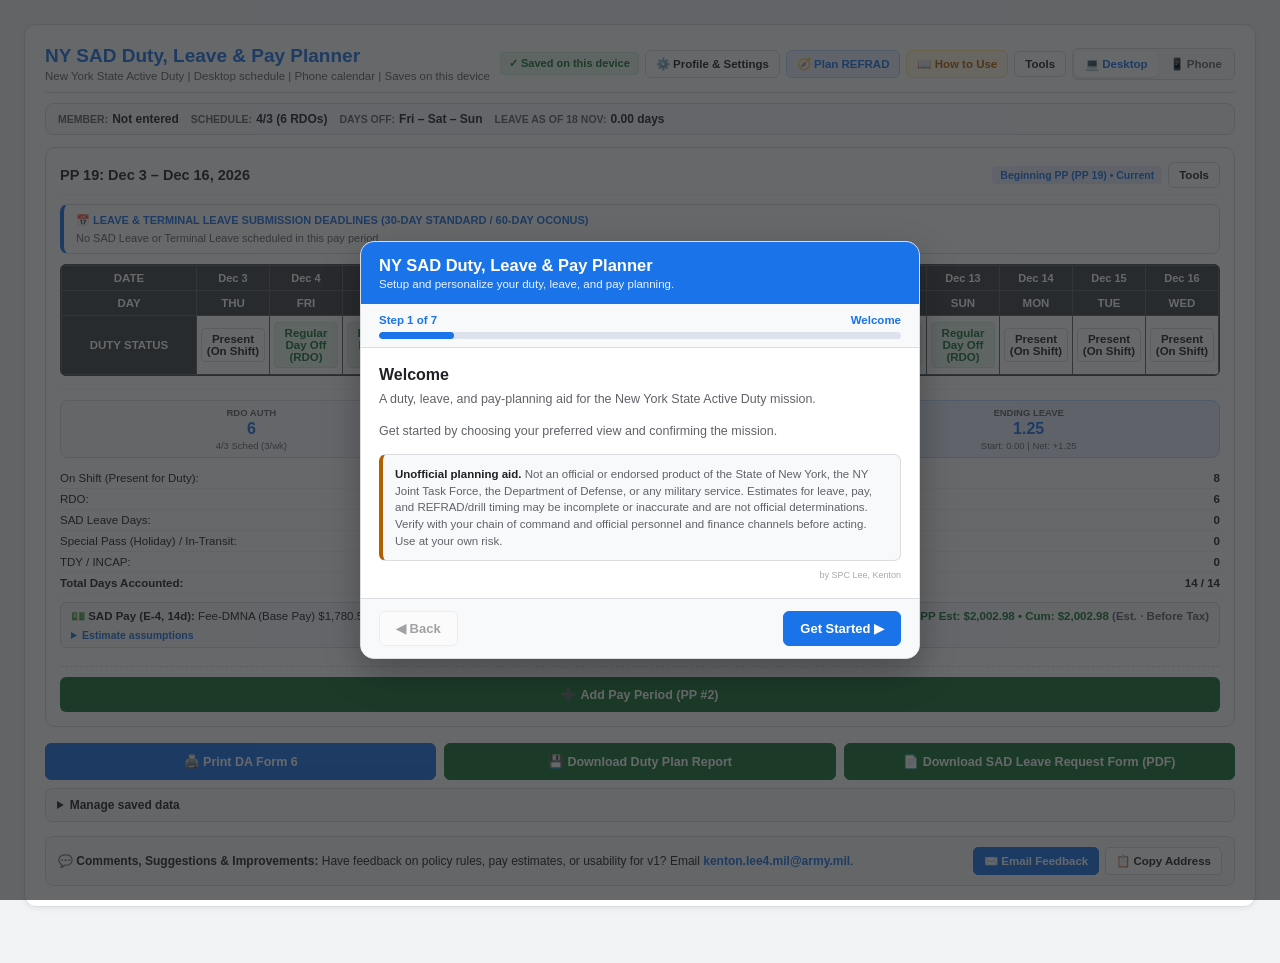
==== distribution/index.html @ 1befee6a "Show ZIP/MHA after BAH entitlement, tiny credit, shorter disclaimer, app icons Co-authored-by: copil" ====
<!DOCTYPE html>
<html lang="en">
<head>
  <meta charset="UTF-8">
  <meta name="viewport" content="width=device-width, initial-scale=1.0, maximum-scale=1.0, user-scalable=no">
  <link rel="manifest" href="./manifest.json">
  <meta name="theme-color" content="#1a73e8">
  <link rel="icon" type="image/png" href="./icons/icon-192.png">
  <link rel="apple-touch-icon" href="./icons/apple-touch-icon.png">
  <meta name="apple-mobile-web-app-capable" content="yes">
  <meta name="apple-mobile-web-app-title" content="NY SAD Planner">
  <title>NY SAD Duty, Leave &amp; Pay Planner</title>
  <style>
<!-- 01-theme-and-layout.css -->

/*
 * Maintainer map: edit the light/dark theme tokens in [EDIT-COLORS]; component and
 * responsive layout styles follow. Rebuild generated HTML with build.ps1.
 */

html, body {
  height: 100%;
  margin: 0;
  padding: 0;
}

/* ====================================================================================
   [EDIT-COLORS] THEME COLORS
   ==================================================================================== */
:root {
  color-scheme: light;
  --primary: #1a73e8;
  --primary-bg: #e8f0fe;
  --success: #137333;
  --success-bg: #e6f4ea;
  --danger: #c5221f;
  --danger-bg: #fce8e6;
  --warning: #b06000;
  --warning-bg: #fef7e0;
  --border: #dadce0;
  --bg-light: #f8f9fa;
  --surface: #ffffff;
  --page-bg: #f1f3f4;
  --text-main: #202124;
  --text-sub: #5f6368;
  --primary-strong: #174ea6;
  --warning-strong: #7a4300;
  --status-rdo-bg: #e6f4ea;
  --status-rdo-text: #137333;
  --status-rdo-border: #ceead6;
  --status-leave-bg: #e8f0fe;
  --status-leave-text: #1a73e8;
  --status-leave-border: #d2e3fc;
  --status-refrad-bg: #ede7f6;
  --status-refrad-text: #4527a0;
  --status-refrad-border: #b39ddb;
  --status-transit-bg: #e1f5fe;
  --status-transit-text: #0277bd;
  --status-transit-border: #b3e5fc;
  --status-drill-bg: #fffde7;
  --status-drill-text: #f57f17;
  --status-drill-border: #fff9c4;
  --status-incap-bg: #fce8e6;
  --status-incap-text: #c5221f;
  --status-incap-border: #f5c2c0;
  --status-terminal-bg: #f3e5f5;
  --status-terminal-text: #6a1b9a;
  --status-terminal-border: #ce93d8;
  --status-off-bg: #eceff1;
  --status-off-text: #78909c;
  --status-off-border: #cfd8dc;
}

:root[data-theme="dark"] {
  color-scheme: dark;
  --primary: #9bb9e5;
  --primary-bg: #303b4d;
  --success: #a0c4aa;
  --success-bg: #304036;
  --danger: #d99a96;
  --danger-bg: #443536;
  --warning: #d8c18c;
  --warning-bg: #413c31;
  --border: #44474d;
  --bg-light: #2b2e33;
  --surface: #25272b;
  --page-bg: #1f2023;
  --text-main: #d1d4da;
  --text-sub: #a5a9b1;
  --primary-strong: #b2c5e1;
  --warning-strong: #dfc991;
  --status-rdo-bg: #2f4035;
  --status-rdo-text: #a5c9ad;
  --status-rdo-border: #45584a;
  --status-leave-bg: #2d394b;
  --status-leave-text: #a9c4e8;
  --status-leave-border: #43536b;
  --status-refrad-bg: #3b3345;
  --status-refrad-text: #c2add8;
  --status-refrad-border: #574967;
  --status-transit-bg: #2b3b40;
  --status-transit-text: #9ac4ce;
  --status-transit-border: #40565b;
  --status-drill-bg: #403a2e;
  --status-drill-text: #d0bb89;
  --status-drill-border: #5a513f;
  --status-incap-bg: #443334;
  --status-incap-text: #d5a09d;
  --status-incap-border: #5e4445;
  --status-terminal-bg: #3b3240;
  --status-terminal-text: #c3a9d0;
  --status-terminal-border: #54475c;
  --status-off-bg: #303338;
  --status-off-text: #a6adb5;
  --status-off-border: #484c52;
}

@media (prefers-color-scheme: dark) {
  :root:not([data-theme]) {
    color-scheme: dark;
    --primary: #9bb9e5;
    --primary-bg: #303b4d;
    --success: #a0c4aa;
    --success-bg: #304036;
    --danger: #d99a96;
    --danger-bg: #443536;
    --warning: #d8c18c;
    --warning-bg: #413c31;
    --border: #44474d;
    --bg-light: #2b2e33;
    --surface: #25272b;
    --page-bg: #1f2023;
    --text-main: #d1d4da;
    --text-sub: #a5a9b1;
    --primary-strong: #b2c5e1;
    --warning-strong: #dfc991;
    --status-rdo-bg: #2f4035;
    --status-rdo-text: #a5c9ad;
    --status-rdo-border: #45584a;
    --status-leave-bg: #2d394b;
    --status-leave-text: #a9c4e8;
    --status-leave-border: #43536b;
    --status-refrad-bg: #3b3345;
    --status-refrad-text: #c2add8;
    --status-refrad-border: #574967;
    --status-transit-bg: #2b3b40;
    --status-transit-text: #9ac4ce;
    --status-transit-border: #40565b;
    --status-drill-bg: #403a2e;
    --status-drill-text: #d0bb89;
    --status-drill-border: #5a513f;
    --status-incap-bg: #443334;
    --status-incap-text: #d5a09d;
    --status-incap-border: #5e4445;
    --status-terminal-bg: #3b3240;
    --status-terminal-text: #c3a9d0;
    --status-terminal-border: #54475c;
    --status-off-bg: #303338;
    --status-off-text: #a6adb5;
    --status-off-border: #484c52;
  }
}

* {
  box-sizing: border-box;
  -webkit-tap-highlight-color: transparent;
}

body {
  font-family: 'Segoe UI', Roboto, Arial, sans-serif;
  padding: 16px;
  padding-bottom: 48px;
  background: var(--page-bg);
  color: var(--text-main);
  -webkit-print-color-adjust: exact !important;
  print-color-adjust: exact !important;
}

@media (max-width: 640px) {
  body { padding: 6px; padding-bottom: 36px; }
}

@page {
  size: landscape;
  margin: 4mm;
}

@media print {
  :root[data-theme="dark"] {
    color-scheme: light;
    --primary: #1a73e8;
    --primary-bg: #e8f0fe;
    --success: #137333;
    --success-bg: #e6f4ea;
    --danger: #c5221f;
    --danger-bg: #fce8e6;
    --warning: #b06000;
    --warning-bg: #fef7e0;
    --border: #dadce0;
    --bg-light: #f8f9fa;
    --surface: #ffffff;
    --page-bg: #f1f3f4;
    --text-main: #202124;
    --text-sub: #5f6368;
    --primary-strong: #174ea6;
    --warning-strong: #7a4300;
    --status-rdo-bg: #e6f4ea;
    --status-rdo-text: #137333;
    --status-rdo-border: #ceead6;
    --status-leave-bg: #e8f0fe;
    --status-leave-text: #1a73e8;
    --status-leave-border: #d2e3fc;
    --status-refrad-bg: #ede7f6;
    --status-refrad-text: #4527a0;
    --status-refrad-border: #b39ddb;
    --status-transit-bg: #e1f5fe;
    --status-transit-text: #0277bd;
    --status-transit-border: #b3e5fc;
    --status-drill-bg: #fffde7;
    --status-drill-text: #f57f17;
    --status-drill-border: #fff9c4;
    --status-incap-bg: #fce8e6;
    --status-incap-text: #c5221f;
    --status-incap-border: #f5c2c0;
    --status-terminal-bg: #f3e5f5;
    --status-terminal-text: #6a1b9a;
    --status-terminal-border: #ce93d8;
    --status-off-bg: #eceff1;
    --status-off-text: #78909c;
    --status-off-border: #cfd8dc;
  }

  html, body {
    zoom: 0.72;
    background: #ffffff !important;
    color: #202124 !important;
    padding: 0 !important;
    margin: 0 !important;
  }
  .calc-card {
    max-width: 100% !important;
    border: none !important;
    box-shadow: none !important;
    padding: 0 !important;
  }
  .da6-matrix-container { overflow: visible !important; }
  .da6-table { min-width: 0 !important; width: 100% !important; }
  .btn-row, .pp-action-row, .view-toggle-bar, .range-builder-card,
  .header-range-btn, .header-sop-btn, .header-settings-btn, .header-refrad-btn,
  .sop-modal-backdrop, .wizard-backdrop, .settings-backdrop, .sp-conflict-backdrop, .refrad-planner-backdrop,
  .error-jump-banner, .status-sheet-card, .instructions-banner,
  .pp-header-range-btn, .header-more-tools, .phone-tools, .pp-more-tools, .mobile-pp-navigator, .data-management-options,
  .mobile-cal-hint-bar, .feedback-footer-card {
    display: none !important;
  }
}

.calc-card {
  background: var(--surface);
  border: 1px solid var(--border);
  border-radius: 12px;
  padding: 20px;
  max-width: 1240px;
  margin: 0 auto;
  box-shadow: 0 2px 6px rgba(0,0,0,0.06);
  width: 100%;
  min-width: 0;
}

@media (max-width: 640px) {
  .calc-card { padding: 8px; border-radius: 8px; }
}

/* ====================================================================================
   HEADER & QUICK PROFILE STRIP
   ==================================================================================== */
.header-top {
  display: flex;
  justify-content: space-between;
  align-items: center;
  flex-wrap: wrap;
  gap: 10px;
  margin-bottom: 10px;
  padding-bottom: 10px;
  border-bottom: 1px solid var(--border);
}

.calc-title {
  font-size: 19px;
  font-weight: 700;
  margin: 0 0 3px 0;
  color: var(--primary);
}

@media (max-width: 640px) {
  .calc-title { font-size: 16px; }
}

.calc-sub {
  font-size: 11.5px;
  color: var(--text-sub);
  margin: 0;
}

.header-right-actions {
  display: flex;
  align-items: center;
  gap: 6px;
  flex-wrap: wrap;
}

.save-badge {
  font-size: 11px;
  font-weight: 700;
  color: var(--success);
  background: var(--success-bg);
  padding: 4px 8px;
  border-radius: 4px;
  border: 1px solid #ceead6;
}

.save-badge-error {
  color: var(--danger);
  background: var(--danger-bg);
  border-color: #f5c2c0;
}

.undo-schedule-btn {
  padding: 6px 9px;
  font-size: 11.5px;
  font-weight: 700;
  background: var(--primary-bg);
  color: var(--primary);
  border: 1px solid #b3d7ff;
  border-radius: 6px;
  cursor: pointer;
}

.header-more-tools,
.pp-more-tools {
  position: relative;
}

.phone-tools {
  display: none;
  position: relative;
}

.phone-tools > summary {
  list-style: none;
  padding: 6px 10px;
  font-size: 11.5px;
  font-weight: 700;
  color: var(--text-main);
  background: var(--surface);
  border: 1px solid var(--border);
  border-radius: 6px;
  cursor: pointer;
}

.phone-tools > summary::-webkit-details-marker { display: none; }
.phone-tools[open] > summary { border-color: var(--primary); color: var(--primary); }

.phone-tools-menu {
  position: fixed;
  z-index: 30;
  top: calc(env(safe-area-inset-top, 0px) + 56px);
  right: max(12px, env(safe-area-inset-right, 0px));
  display: grid;
  gap: 5px;
  width: min(280px, calc(100vw - 24px));
  max-height: min(70dvh, 520px);
  overflow-y: auto;
  padding: 8px;
  background: var(--surface);
  border: 1px solid var(--border);
  border-radius: 8px;
  box-shadow: 0 4px 16px rgba(0, 0, 0, 0.18);
}

.range-field[hidden] { display: none; }

.phone-tools-group-title {
  padding: 5px 4px 2px;
  color: var(--text-sub);
  font-size: 10px;
  font-weight: 800;
  letter-spacing: 0.04em;
  text-transform: uppercase;
}

.phone-tools-button {
  width: 100%;
  min-height: 38px;
  padding: 8px 10px;
  color: var(--text-main);
  background: var(--bg-light);
  border: 1px solid var(--border);
  border-radius: 6px;
  text-align: left;
  font-size: 12px;
  font-weight: 650;
  cursor: pointer;
}

.phone-tools-button:hover,
.phone-tools-button:focus-visible { border-color: var(--primary); color: var(--primary); }
.phone-tools-button[hidden] { display: none; }
.phone-tools-button[href],
.more-tools-button[href] { display: block; text-decoration: none; }

.header-more-tools > summary,
.pp-more-tools > summary {
  list-style: none;
  padding: 6px 10px;
  font-size: 11.5px;
  font-weight: 700;
  color: var(--text-main);
  background: var(--surface);
  border: 1px solid var(--border);
  border-radius: 6px;
  cursor: pointer;
}

.header-more-tools > summary::-webkit-details-marker,
.pp-more-tools > summary::-webkit-details-marker { display: none; }

.header-more-tools[open] > summary,
.pp-more-tools[open] > summary {
  border-color: var(--primary);
  color: var(--primary);
}

.more-tools-menu {
  position: absolute;
  z-index: 20;
  right: 0;
  top: calc(100% + 4px);
  min-width: 190px;
  display: grid;
  gap: 5px;
  padding: 7px;
  background: var(--surface);
  border: 1px solid var(--border);
  border-radius: 7px;
  box-shadow: 0 3px 12px rgba(0, 0, 0, 0.14);
}

.more-tools-button {
  width: 100%;
  padding: 7px 9px;
  color: var(--text-main);
  background: var(--bg-light);
  border: 1px solid var(--border);
  border-radius: 5px;
  text-align: left;
  font-size: 11.5px;
  font-weight: 600;
  cursor: pointer;
}

.more-tools-button:hover { border-color: var(--primary); color: var(--primary); }

.header-settings-btn {
  padding: 6px 10px;
  font-size: 11.5px;
  font-weight: 700;
  background: var(--surface);
  color: var(--text-main);
  border: 1px solid var(--border);
  border-radius: 6px;
  cursor: pointer;
}

.header-settings-btn:hover {
  background: var(--bg-light);
  border-color: var(--primary);
  color: var(--primary);
}

.header-refrad-btn {
  padding: 6px 10px;
  font-size: 11.5px;
  font-weight: 700;
  background: var(--primary-bg);
  color: var(--primary);
  border: 1px solid #b3d7ff;
  border-radius: 6px;
  cursor: pointer;
}

.header-refrad-btn:hover { background: #d2e3fc; }

.header-range-btn {
  padding: 6px 10px;
  font-size: 11.5px;
  font-weight: 700;
  background: var(--primary-bg);
  color: var(--primary);
  border: 1px solid #b3d7ff;
  border-radius: 6px;
  cursor: pointer;
}

.header-range-btn:hover { background: #d2e3fc; }

.header-sop-btn {
  padding: 6px 10px;
  font-size: 11.5px;
  font-weight: 700;
  background: var(--warning-bg);
  color: var(--warning);
  border: 1px solid #fde293;
  border-radius: 6px;
  cursor: pointer;
}

.header-sop-btn:hover { background: #feefc3; }

.view-toggle-bar {
  display: flex;
  background: var(--bg-light);
  border: 1px solid var(--border);
  border-radius: 6px;
  padding: 2px;
  gap: 2px;
}

.view-toggle-btn {
  padding: 6px 10px;
  font-size: 11.5px;
  font-weight: 600;
  border: none;
  border-radius: 4px;
  background: transparent;
  color: var(--text-sub);
  cursor: pointer;
}

.view-toggle-btn.active {
  background: var(--surface);
  color: var(--primary);
  box-shadow: 0 1px 2px rgba(0,0,0,0.1);
}

.quick-profile-strip {
  display: flex;
  justify-content: space-between;
  align-items: center;
  flex-wrap: wrap;
  gap: 8px;
  background: var(--bg-light);
  border: 1px solid var(--border);
  border-radius: 8px;
  padding: 8px 12px;
  margin-bottom: 12px;
  font-size: 12px;
}

.mobile-pp-navigator {
  display: none;
  padding: 7px;
  margin: 0 0 10px;
  background: var(--bg-light);
  border: 1px solid var(--border);
  border-radius: 8px;
}

.mobile-pp-nav-controls {
  display: flex;
  align-items: center;
  gap: 6px;
}

.mobile-pp-position {
  display: block;
  padding: 4px 2px 0;
  color: var(--text-sub);
  font-size: 10px;
  font-weight: 600;
}

.mobile-pp-position:empty { display: none; }

.mobile-pp-navigator[hidden] { display: none !important; }

.mobile-pp-select {
  flex: 1;
  min-width: 0;
  min-height: 38px;
  padding: 6px 8px;
  color: var(--text-main);
  background: var(--surface);
  border: 1px solid var(--border);
  border-radius: 6px;
  font-size: 12px;
  font-weight: 700;
}

.mobile-pp-arrow,
.mobile-current-pp-button {
  min-width: 38px;
  min-height: 38px;
  padding: 5px 9px;
  color: var(--primary);
  background: var(--surface);
  border: 1px solid var(--border);
  border-radius: 6px;
  font-size: 15px;
  font-weight: 700;
  cursor: pointer;
}

.mobile-current-pp-button {
  white-space: nowrap;
  font-size: 11px;
}

.mobile-pp-arrow:disabled {
  color: var(--text-sub);
  cursor: not-allowed;
  opacity: 0.55;
}

.sr-only {
  position: absolute;
  width: 1px;
  height: 1px;
  padding: 0;
  margin: -1px;
  overflow: hidden;
  clip: rect(0, 0, 0, 0);
  white-space: nowrap;
  border: 0;
}

.phone-view-active .header-refrad-btn,
.phone-view-active .header-more-tools,
.phone-view-active .pp-more-tools,
.phone-view-active .btn-add-pp { display: none; }

.phone-view-active .phone-tools { display: block; }
.phone-view-active .mobile-pp-navigator:not([hidden]) { display: flex; }

.quick-profile-chips {
  display: flex;
  flex-wrap: wrap;
  gap: 6px 12px;
  align-items: center;
  color: var(--text-main);
}

.qp-chip {
  display: inline-flex;
  align-items: center;
  gap: 4px;
}

.qp-label {
  font-size: 10.5px;
  font-weight: 700;
  text-transform: uppercase;
  color: var(--text-sub);
}

.qp-edit-link {
  background: var(--surface);
  color: var(--primary);
  border: 1px solid #b3d7ff;
  border-radius: 5px;
  padding: 4px 9px;
  font-size: 11.5px;
  font-weight: 700;
  cursor: pointer;
  white-space: nowrap;
}

.qp-edit-link:hover { background: var(--primary-bg); }

/* ====================================================================================
   STICKY ONE-TAP ERROR JUMP BANNER
   ==================================================================================== */
.error-jump-banner {
  display: none;
  position: sticky;
  top: 8px;
  z-index: 850;
  background: var(--danger);
  color: #ffffff;
  border-radius: 8px;
  padding: 9px 12px;
  margin-bottom: 12px;
  box-shadow: 0 4px 14px rgba(197, 34, 31, 0.35);
  align-items: center;
  justify-content: space-between;
  gap: 10px;
  flex-wrap: wrap;
  cursor: pointer;
}

.error-jump-banner.visible {
  display: flex;
}

.error-jump-text {
  font-size: 12.5px;
  font-weight: 700;
  line-height: 1.3;
}

.error-jump-btn {
  background: var(--surface);
  color: var(--danger);
  border: none;
  border-radius: 5px;
  padding: 6px 11px;
  font-size: 11.5px;
  font-weight: 800;
  cursor: pointer;
  white-space: nowrap;
}

@keyframes errorFlashPulse {
  0%   { box-shadow: 0 0 0 0 rgba(197, 34, 31, 0.7); }
  50%  { box-shadow: 0 0 0 8px rgba(197, 34, 31, 0); }
  100% { box-shadow: 0 0 0 0 rgba(197, 34, 31, 0); }
}

.error-flash {
  animation: errorFlashPulse 0.9s ease 2;
}

/* ====================================================================================
   MODALS: 5-STEP WIZARD, EDIT SETTINGS, SOP, & SPECIAL PASS CONFLICT
   ==================================================================================== */
.wizard-backdrop, .settings-backdrop, .sop-modal-backdrop, .sp-conflict-backdrop {
  display: none;
  position: fixed;
  inset: 0;
  background: rgba(32, 33, 36, 0.68);
  z-index: 9999;
  padding: 14px;
  align-items: center;
  justify-content: center;
}

.wizard-backdrop.open, .settings-backdrop.open, .sop-modal-backdrop.open, .sp-conflict-backdrop.open {
  display: flex;
}

.wizard-dialog {
  background: var(--surface);
  border: 1px solid var(--border);
  border-radius: 14px;
  max-width: 560px;
  width: 100%;
  max-height: 92vh;
  display: flex;
  flex-direction: column;
  box-shadow: 0 14px 36px rgba(0, 0, 0, 0.28);
  overflow: hidden;
}

.wizard-header {
  padding: 14px 18px;
  background: var(--primary);
  color: #ffffff;
  flex-shrink: 0;
}

.wizard-header h2 { margin: 0; font-size: 16.5px; font-weight: 700; }
.wizard-header p  { margin: 3px 0 0; font-size: 11.5px; opacity: 0.92; }

.wizard-progress-wrap {
  padding: 10px 18px 8px;
  background: var(--bg-light);
  border-bottom: 1px solid var(--border);
  flex-shrink: 0;
}

.wizard-progress-top {
  display: flex;
  justify-content: space-between;
  align-items: center;
  font-size: 11.5px;
  font-weight: 700;
  color: var(--primary);
  margin-bottom: 6px;
}

.wizard-progress-track {
  width: 100%;
  height: 7px;
  background: #dce3ec;
  border-radius: 999px;
  overflow: hidden;
}

.wizard-progress-fill {
  height: 100%;
  width: 20%;
  background: var(--primary);
  border-radius: 999px;
  transition: width 0.25s ease;
}

.wizard-body {
  padding: 18px;
  overflow-y: auto;
  flex: 1;
  -webkit-overflow-scrolling: touch;
}

.wizard-step { display: none; }
.wizard-step.active { display: block; }

.wizard-step-title {
  font-size: 16px;
  font-weight: 700;
  color: var(--text-main);
  margin: 0 0 6px 0;
}

.wizard-step-desc {
  font-size: 12.5px;
  color: var(--text-sub);
  margin: 0 0 14px 0;
  line-height: 1.45;
}

.welcome-disclaimer {
  padding: 11px 12px;
  border: 1px solid var(--border);
  border-left: 4px solid var(--warning);
  border-radius: 7px;
  background: var(--bg-light);
  color: var(--text-sub);
  font-size: 11.5px;
  line-height: 1.45;
}

.welcome-credit {
  margin: 10px 0 0;
  text-align: right;
  font-size: 9px;
  line-height: 1;
  color: var(--text-sub);
  opacity: 0.55;
}

.welcome-disclaimer p { margin: 0 0 8px; }
.welcome-disclaimer p:last-child { margin-bottom: 0; }
.welcome-disclaimer strong { color: var(--text-main); }

.wizard-view-grid {
  display: grid;
  grid-template-columns: repeat(2, 1fr);
  gap: 10px;
}

.wizard-view-card {
  border: 2px solid var(--border);
  border-radius: 10px;
  padding: 16px 12px;
  text-align: center;
  cursor: pointer;
  background: var(--surface);
  transition: border-color 0.15s, background 0.15s, box-shadow 0.15s;
}

.wizard-view-card:hover {
  border-color: #93bbfd;
  background: #f8fbff;
}

.wizard-view-card.selected {
  border-color: var(--primary);
  background: var(--primary-bg);
  box-shadow: 0 0 0 2px rgba(26, 115, 232, 0.22);
}

.wizard-view-icon { font-size: 28px; margin-bottom: 6px; }
.wizard-view-name { font-size: 14px; font-weight: 700; color: var(--text-main); }
.wizard-view-sub  { font-size: 11px; color: var(--text-sub); margin-top: 4px; line-height: 1.3; }

.wizard-form-stack {
  display: flex;
  flex-direction: column;
  gap: 11px;
}

.wizard-field-grid-2 {
  display: grid;
  grid-template-columns: repeat(2, 1fr);
  gap: 10px;
}

@media (max-width: 520px) {
  .wizard-field-grid-2 { grid-template-columns: 1fr; }
}

.wizard-offer-box {
  background: var(--bg-light);
  border: 1px solid var(--border);
  border-radius: 10px;
  padding: 14px;
  display: flex;
  flex-direction: column;
  gap: 10px;
}

.wizard-offer-btn {
  width: 100%;
  padding: 12px 14px;
  border-radius: 8px;
  font-size: 13.5px;
  font-weight: 700;
  cursor: pointer;
  border: 1px solid transparent;
  text-align: center;
}

.wizard-offer-btn.sop-cta {
  background: var(--warning-bg);
  color: var(--warning);
  border-color: #fde293;
}

.wizard-offer-btn.skip-cta {
  background: var(--success);
  color: #ffffff;
}

.wizard-footer {
  display: flex;
  justify-content: space-between;
  align-items: center;
  padding: 12px 18px;
  background: var(--bg-light);
  border-top: 1px solid var(--border);
  gap: 8px;
  flex-shrink: 0;
}

.wiz-btn {
  padding: 9px 16px;
  border-radius: 6px;
  font-size: 13px;
  font-weight: 700;
  cursor: pointer;
  border: 1px solid var(--border);
  background: var(--surface);
  color: var(--text-main);
}

.wiz-btn-primary {
  background: var(--primary);
  color: #ffffff;
  border-color: var(--primary);
}

.wiz-btn:disabled {
  opacity: 0.4;
  cursor: default;
}

/* Profile and planner settings modal & export guard */
.settings-dialog {
  background: var(--surface);
  border: 1px solid var(--border);
  border-radius: 12px;
  max-width: 680px;
  width: 100%;
  max-height: 92vh;
  display: flex;
  flex-direction: column;
  box-shadow: 0 12px 32px rgba(0, 0, 0, 0.25);
  overflow: hidden;
}

.settings-header {
  display: flex;
  justify-content: space-between;
  align-items: center;
  padding: 12px 16px;
  background: var(--primary);
  color: #ffffff;
  flex-shrink: 0;
}

.settings-header h3 { margin: 0; font-size: 15.5px; font-weight: 700; }
.settings-header p  { margin: 2px 0 0; font-size: 11px; opacity: 0.9; }

.settings-body {
  padding: 16px;
  overflow-y: auto;
  flex: 1;
  -webkit-overflow-scrolling: touch;
}

.settings-guard-alert {
  display: none;
  background: var(--danger-bg);
  color: var(--danger);
  border: 1px solid #f5c2c0;
  border-left: 4px solid var(--danger);
  border-radius: 7px;
  padding: 10px 12px;
  margin-bottom: 14px;
  font-size: 12.5px;
  font-weight: 600;
  line-height: 1.4;
}

.settings-guard-alert.visible { display: block; }

.settings-section-title {
  font-size: 11px;
  font-weight: 800;
  text-transform: uppercase;
  letter-spacing: 0.4px;
  color: var(--primary);
  margin: 0 0 8px 0;
}

.settings-advanced-details,
.data-management-options {
  margin: 8px 0 14px;
  padding: 9px 11px;
  border: 1px solid var(--border);
  border-radius: 7px;
  background: var(--bg-light);
}

.settings-advanced-details > summary,
.data-management-options > summary {
  cursor: pointer;
  font-size: 12px;
  font-weight: 700;
}

.details-helper,
.field-helper {
  display: block;
  margin: 4px 0 6px;
  color: var(--text-sub);
  font-size: 10.5px;
  line-height: 1.35;
}

.data-management-actions {
  display: flex;
  gap: 8px;
  flex-wrap: wrap;
}

.settings-grid-2 {
  display: grid;
  grid-template-columns: repeat(2, 1fr);
  gap: 10px;
  margin-bottom: 14px;
}

@media (max-width: 560px) {
  .settings-grid-2 { grid-template-columns: 1fr; }
}

.field-group {
  display: flex;
  flex-direction: column;
  gap: 4px;
  min-width: 0;
}

.field-group[hidden] { display: none !important; }

.field-group label {
  font-size: 10.5px;
  font-weight: 700;
  text-transform: uppercase;
  color: var(--text-sub);
}

.top-select, .top-input, .sm-input, .btn-action {
  padding: 8px 10px;
  font-size: 13px;
  font-weight: 600;
  border: 1px solid var(--border);
  border-radius: 6px;
  background: var(--surface);
  color: var(--text-main);
  width: 100%;
  min-width: 0;
}

.top-input { color: var(--primary); }
.top-select, .btn-action { cursor: pointer; }
.btn-action { width: auto; white-space: nowrap; }
.btn-action:hover { background: var(--bg-light); }

.field-missing {
  border: 2px solid var(--danger) !important;
  background: var(--danger-bg) !important;
  box-shadow: 0 0 0 2px rgba(197, 34, 31, 0.18);
}

.field-missing-hint {
  display: none;
  font-size: 10.5px;
  font-weight: 700;
  color: var(--danger);
}

.field-group.has-missing .field-missing-hint {
  display: block;
}

.settings-divider {
  border: none;
  border-top: 1px solid var(--border);
  margin: 14px 0;
}

.settings-footer {
  display: flex;
  justify-content: space-between;
  align-items: center;
  flex-wrap: wrap;
  gap: 8px;
  padding: 12px 16px;
  background: var(--bg-light);
  border-top: 1px solid var(--border);
  flex-shrink: 0;
}

.btn-rerun-wizard {
  background: var(--surface);
  color: var(--primary);
  border: 1px solid #b3d7ff;
  padding: 8px 12px;
  border-radius: 6px;
  font-size: 12px;
  font-weight: 700;
  cursor: pointer;
}

.btn-rerun-wizard:hover { background: var(--primary-bg); }

.settings-save-btn {
  background: var(--primary);
  color: #ffffff;
  border: none;
  padding: 9px 16px;
  border-radius: 6px;
  font-size: 12.5px;
  font-weight: 700;
  cursor: pointer;
}

.settings-save-btn.guard-proceed {
  background: var(--success);
}

/* Special Pass Conflict & Past-Date Confirmation Modal */
.sp-conflict-dialog {
  background: var(--surface);
  border: 1px solid var(--border);
  border-radius: 12px;
  max-width: 500px;
  width: 100%;
  max-height: 90vh;
  display: flex;
  flex-direction: column;
  box-shadow: 0 14px 34px rgba(0, 0, 0, 0.28);
  overflow: hidden;
}

.sp-conflict-header {
  display: flex;
  justify-content: space-between;
  align-items: center;
  padding: 12px 16px;
  background: var(--warning);
  color: #ffffff;
}

.sp-conflict-header.danger-mode { background: var(--danger); }
.sp-conflict-header h3 { margin: 0; font-size: 15px; font-weight: 700; }

.sp-conflict-body {
  padding: 16px;
  font-size: 13px;
  line-height: 1.5;
  color: var(--text-main);
  overflow-y: auto;
}

.sp-conflict-callout {
  background: var(--warning-bg);
  border: 1px solid #fde293;
  border-left: 4px solid var(--warning);
  border-radius: 7px;
  padding: 10px 12px;
  margin-bottom: 12px;
  font-size: 12.5px;
  color: var(--warning-strong);
}

.sp-conflict-callout.danger-callout {
  background: var(--danger-bg);
  border-color: #f5c2c0;
  border-left-color: var(--danger);
  color: var(--danger);
}

.sp-conflict-note {
  font-size: 11.5px;
  color: var(--text-sub);
  margin: 0 0 12px 0;
}

.sp-conflict-actions {
  display: flex;
  flex-direction: column;
  gap: 8px;
}

.sp-conflict-btn {
  width: 100%;
  padding: 10px 12px;
  border-radius: 7px;
  font-size: 12.5px;
  font-weight: 700;
  cursor: pointer;
  border: 1px solid var(--border);
  background: var(--surface);
  color: var(--text-main);
  text-align: center;
}

.sp-conflict-btn.primary { background: var(--primary); color: #ffffff; border-color: var(--primary); }
.sp-conflict-btn.warn    { background: var(--warning); color: #ffffff; border-color: var(--warning); }
.sp-conflict-btn.danger  { background: var(--danger);  color: #ffffff; border-color: var(--danger); }
.sp-conflict-btn.subtle  { background: var(--bg-light); color: var(--text-sub); }

/* ====================================================================================
   [EDIT-SOP-MODAL] STYLES FOR BUILT-IN HOW-TO / SOP MODAL (DESKTOP + PHONE)
   ==================================================================================== */
.sop-modal-dialog {
  background: var(--surface);
  border: 1px solid var(--border);
  border-radius: 12px;
  max-width: 820px;
  width: 100%;
  max-height: 90vh;
  display: flex;
  flex-direction: column;
  box-shadow: 0 12px 32px rgba(0, 0, 0, 0.25);
  overflow: hidden;
}

.sop-modal-header {
  display: flex;
  justify-content: space-between;
  align-items: center;
  padding: 12px 16px;
  background: var(--primary);
  color: #ffffff;
  flex-shrink: 0;
}

.sop-modal-header h3 { margin: 0; font-size: 15.5px; font-weight: 700; }
.sop-modal-header p  { margin: 2px 0 0; font-size: 11px; opacity: 0.9; }

.sop-close-x {
  background: rgba(255, 255, 255, 0.18);
  border: 1px solid rgba(255, 255, 255, 0.35);
  color: #ffffff;
  border-radius: 6px;
  padding: 6px 10px;
  font-size: 12px;
  font-weight: 700;
  cursor: pointer;
  flex-shrink: 0;
}

.sop-close-x:hover { background: rgba(255, 255, 255, 0.3); }

.sop-tabs-bar {
  display: grid;
  grid-template-columns: repeat(4, 1fr);
  gap: 4px;
  padding: 6px 10px;
  background: var(--bg-light);
  border-bottom: 1px solid var(--border);
  flex-shrink: 0;
}

.sop-tab-btn {
  padding: 7px 6px;
  font-size: 11.5px;
  font-weight: 700;
  border: 1px solid transparent;
  border-radius: 6px;
  background: transparent;
  color: var(--text-sub);
  cursor: pointer;
  text-align: center;
}

.sop-tab-btn.active {
  background: var(--surface);
  color: var(--primary);
  border-color: var(--border);
  box-shadow: 0 1px 2px rgba(0,0,0,0.06);
}

.sop-modal-body {
  padding: 14px 16px;
  font-size: 13px;
  line-height: 1.45;
  color: var(--text-main);
  overflow-y: auto;
  flex: 1;
  -webkit-overflow-scrolling: touch;
}

.sop-panel { display: none; }
.sop-panel.active { display: block; }

.sop-step-card { background: var(--bg-light); border: 1px solid var(--border); border-left: 4px solid var(--primary); border-radius: 8px; padding: 10px 12px; margin-bottom: 10px; }
.sop-step-card.warn-card { border-left-color: var(--warning); background: var(--warning-bg); }
.sop-step-card.success-card { border-left-color: var(--success); background: var(--success-bg); }
.sop-step-title { font-weight: 700; font-size: 13px; margin-bottom: 4px; }
.sop-list { margin: 4px 0 0 16px; padding: 0; }
.sop-list li { margin-bottom: 4px; }

.sop-modal-footer {
  display: flex;
  justify-content: space-between;
  align-items: center;
  padding: 10px 14px;
  background: var(--bg-light);
  border-top: 1px solid var(--border);
  font-size: 11px;
  color: var(--text-sub);
  flex-shrink: 0;
}

@media (max-width: 640px) {
  .sop-modal-backdrop, .wizard-backdrop, .settings-backdrop, .sp-conflict-backdrop, .refrad-planner-backdrop { padding: 0; }
  .sop-modal-dialog, .wizard-dialog, .settings-dialog, .sp-conflict-dialog, .refrad-planner-dialog {
    max-width: 100%; height: 100%; max-height: 100dvh; border-radius: 0; border: none;
  }
  .sop-modal-header { padding: 10px 12px; }
  .sop-modal-header h3 { font-size: 14px; }
  .sop-modal-header p { display: none; }
  .sop-tabs-bar { grid-template-columns: repeat(2, 1fr); padding: 6px 8px; }
  .sop-tab-btn { font-size: 11px; padding: 6px 4px; }
  .sop-modal-body { padding: 10px; }
  .refrad-planner-header { padding: 12px; }
  .refrad-planner-body { padding: 12px; }
  .refrad-planner-footer { padding: 0 12px 12px; }
}

/* ====================================================================================
   PLAN RANGE BUILDER CARD (WITH 120-MILE IN-TRANSIT QUALIFICATION QUESTION)
   ==================================================================================== */
.range-builder-card {
  display: none;
  background: var(--surface);
  border: 2px solid var(--primary);
  border-radius: 10px;
  padding: 12px;
  margin-bottom: 12px;
  box-shadow: 0 4px 14px rgba(0, 0, 0, 0.12);
}

.range-builder-card.open { display: block; }

.range-builder-hdr {
  display: flex;
  justify-content: space-between;
  align-items: center;
  margin-bottom: 10px;
  padding-bottom: 6px;
  border-bottom: 1px solid var(--border);
}

.range-builder-title { font-size: 13.5px; font-weight: 700; color: var(--primary); }

.range-builder-grid {
  display: grid;
  grid-template-columns: repeat(2, minmax(0, 1fr));
  gap: 8px;
  margin-bottom: 8px;
}

.range-field { display: flex; flex-direction: column; gap: 3px; min-width: 0; }
.range-field-full { grid-column: 1 / -1; }
.range-field label { font-size: 10px; font-weight: 700; text-transform: uppercase; color: var(--text-sub); }

.range-input {
  padding: 8px 10px;
  font-size: 13px;
  font-weight: 600;
  border: 1px solid var(--border);
  border-radius: 6px;
  background: var(--surface);
  color: var(--text-main);
  width: 100%;
  min-width: 0;
}

.tdy-qual-box {
  display: none;
  grid-column: 1 / -1;
  background: var(--warning-bg);
  border: 1px solid #fde293;
  border-left: 4px solid var(--warning);
  border-radius: 7px;
  padding: 9px 11px;
}

.tdy-qual-box.visible { display: block; }

.tdy-qual-question {
  font-size: 12px;
  font-weight: 700;
  color: var(--warning-strong);
  margin-bottom: 7px;
  line-height: 1.35;
}

.tdy-qual-options {
  display: grid;
  grid-template-columns: repeat(2, minmax(0, 1fr));
  gap: 6px;
}

@media (max-width: 540px) {
  .tdy-qual-options { grid-template-columns: 1fr; }
}

.tdy-qual-radio-card {
  display: flex;
  align-items: flex-start;
  gap: 7px;
  background: var(--surface);
  border: 2px solid var(--border);
  border-radius: 6px;
  padding: 8px 9px;
  cursor: pointer;
  font-size: 11.5px;
  line-height: 1.3;
}

.tdy-qual-radio-card.selected {
  border-color: var(--primary);
  background: var(--primary-bg);
}

.tdy-qual-radio-card input[type="radio"] {
  margin-top: 2px;
  accent-color: var(--primary);
  flex-shrink: 0;
}

.range-helper-note {
  font-size: 11px;
  color: var(--primary-strong);
  background: var(--primary-bg);
  border: 1px solid #b3d7ff;
  border-radius: 6px;
  padding: 7px 9px;
  margin-bottom: 9px;
  line-height: 1.35;
}

.range-btn-row { display: flex; gap: 8px; }

.range-apply-btn {
  flex: 1;
  padding: 9px 12px;
  font-size: 12.5px;
  font-weight: 700;
  background: var(--success);
  color: #ffffff;
  border: none;
  border-radius: 6px;
  cursor: pointer;
}

.range-cancel-btn {
  padding: 9px 12px;
  font-size: 12px;
  font-weight: 600;
  background: var(--bg-light);
  color: var(--text-main);
  border: 1px solid var(--border);
  border-radius: 6px;
  cursor: pointer;
}

.refrad-planner-backdrop {
  display: none;
  position: fixed;
  inset: 0;
  z-index: 10000;
  padding: 14px;
  align-items: center;
  justify-content: center;
  background: rgba(32, 33, 36, 0.68);
}

.refrad-planner-backdrop.open { display: flex; }

.refrad-planner-dialog {
  width: min(520px, 100%);
  max-height: 92vh;
  overflow: auto;
  background: var(--surface);
  border: 1px solid var(--border);
  border-radius: 12px;
  box-shadow: 0 14px 36px rgba(0, 0, 0, 0.28);
}

.refrad-planner-header {
  display: flex;
  align-items: flex-start;
  justify-content: space-between;
  gap: 12px;
  padding: 14px 16px;
  background: var(--primary);
  color: #ffffff;
}

.refrad-planner-header h2 { margin: 0; font-size: 16px; }
.refrad-planner-header p { margin: 4px 0 0; font-size: 11.5px; opacity: 0.92; }
.refrad-planner-header .sop-close-x { color: #ffffff; border-color: rgba(255,255,255,.55); background: transparent; }
.refrad-planner-body { display: grid; gap: 10px; padding: 16px; }
.refrad-mode-helper { margin: 0; color: var(--text-sub); font-size: 12px; line-height: 1.45; }
.refrad-plan-notice { padding: 10px; border: 1px solid var(--border); border-radius: 7px; background: var(--bg-light); font-size: 11.5px; line-height: 1.45; }
.refrad-planner-footer { display: flex; gap: 8px; justify-content: flex-end; padding: 0 16px 16px; }
.refrad-planner-footer .btn { flex: 0 1 190px; }

/* ====================================================================================
   PAY PERIOD SECTION, DEADLINES, UNIFIED INLINE PICKER, DA-6 MATRIX & PHONE CALENDAR
   ==================================================================================== */
.pp-section {
  border: 1px solid var(--border);
  border-radius: 10px;
  padding: 14px;
  margin-bottom: 16px;
  background: var(--surface);
  min-width: 0;
  scroll-margin-top: 68px;
}

@media (max-width: 640px) {
  .pp-section { padding: 8px; margin-bottom: 12px; }
}

.pp-section-header {
  display: flex;
  justify-content: space-between;
  align-items: center;
  flex-wrap: wrap;
  gap: 6px;
  margin-bottom: 8px;
  padding-bottom: 6px;
  border-bottom: 2px solid var(--bg-light);
}

.pp-section-title { font-size: 14.5px; font-weight: 700; }
@media (max-width: 640px) { .pp-section-title { font-size: 13px; } }

.pp-header-right {
  display: flex;
  align-items: center;
  gap: 6px;
  flex-wrap: wrap;
}

.pp-section-badge {
  font-size: 10.5px;
  font-weight: 700;
  padding: 3px 8px;
  border-radius: 4px;
  background: var(--primary-bg);
  color: var(--primary);
}

.pp-header-range-btn, .desktop-range-mini-btn {
  padding: 4px 9px;
  font-size: 11px;
  font-weight: 700;
  background: var(--primary);
  color: #ffffff;
  border: none;
  border-radius: 4px;
  cursor: pointer;
}

.pp-header-range-btn:hover, .desktop-range-mini-btn:hover { background: #1557b0; }

.deadline-panel {
  background: var(--surface);
  border: 1px solid var(--border);
  border-left: 4px solid var(--primary);
  border-radius: 8px;
  padding: 9px 12px;
  margin-bottom: 10px;
}

.deadline-title {
  font-size: 11px;
  font-weight: 700;
  text-transform: uppercase;
  color: var(--primary);
  margin-bottom: 5px;
}

.deadline-list { display: flex; flex-direction: column; gap: 5px; }

.deadline-item {
  display: flex;
  justify-content: space-between;
  align-items: center;
  flex-wrap: wrap;
  gap: 8px;
  background: var(--bg-light);
  padding: 6px 10px;
  border-radius: 6px;
  border: 1px solid var(--border);
  font-size: 11.5px;
}

.oconus-toggle {
  display: flex;
  align-items: center;
  gap: 5px;
  font-size: 11px;
  font-weight: 700;
  color: var(--text-sub);
  cursor: pointer;
}

/* Unified Inline Status Picker (Desktop & Phone) */
.status-sheet-card {
  display: none;
  background: var(--surface);
  border: 2px solid var(--primary);
  border-radius: 10px;
  padding: 10px 12px;
  margin-bottom: 10px;
  box-shadow: 0 4px 12px rgba(26, 115, 232, 0.14);
}

.status-sheet-card.open { display: block; }

.status-sheet-hdr {
  display: flex;
  justify-content: space-between;
  align-items: center;
  gap: 8px;
  margin-bottom: 8px;
  padding-bottom: 6px;
  border-bottom: 1px solid var(--border);
}

.status-sheet-title { font-size: 12.5px; font-weight: 700; color: var(--primary); }

.status-sheet-close {
  border: 1px solid var(--border);
  background: var(--bg-light);
  border-radius: 5px;
  padding: 4px 9px;
  font-size: 11px;
  font-weight: 700;
  cursor: pointer;
  color: var(--text-main);
}

.status-sheet-confirmation {
  display: grid;
  gap: 8px;
}

.status-sheet-confirm-question,
.status-sheet-confirm-note {
  margin: 0;
}

.status-sheet-confirm-question {
  color: var(--text-main);
  font-size: 13px;
  font-weight: 700;
}

.status-sheet-confirm-note {
  color: var(--text-sub);
  font-size: 11.5px;
}

.status-sheet-confirm-actions {
  display: flex;
  flex-wrap: wrap;
  gap: 8px;
}

.status-sheet-confirm-button {
  flex: 1 1 180px;
  min-height: 40px;
  padding: 8px 10px;
  color: var(--text-main);
  background: var(--bg-light);
  border: 1px solid var(--border);
  border-radius: 6px;
  font-family: inherit;
  font-size: 12px;
  font-weight: 700;
  cursor: pointer;
}

.status-sheet-confirm-button.primary {
  color: #ffffff;
  background: var(--primary);
  border-color: var(--primary);
}

.status-sheet-grid {
  display: grid;
  grid-template-columns: repeat(4, minmax(0, 1fr));
  gap: 6px;
}

@media (max-width: 768px) {
  .status-sheet-grid {
    grid-template-columns: repeat(2, minmax(0, 1fr));
  }
}

.status-sheet-opt {
  padding: 9px 6px;
  border-radius: 7px;
  border: 2px solid var(--border);
  font-size: 11.5px;
  font-weight: 700;
  text-align: center;
  cursor: pointer;
  min-width: 0;
  transition: transform 0.08s ease;
}

.status-sheet-opt:hover { transform: translateY(-1px); }

.status-sheet-opt.current-opt {
  border-color: var(--primary) !important;
  box-shadow: 0 0 0 2px rgba(26, 115, 232, 0.25);
}

.status-sheet-opt.sp-opt { border-style: dashed; }
.status-sheet-opt.sp-used { opacity: 0.78; }

/* Desktop DA Form 6 Matrix */
.da6-matrix-container {
  overflow-x: auto;
  border: 1px solid #45474a;
  border-radius: 6px;
  margin-bottom: 12px;
  background: #202124;
}

.da6-table {
  width: 100%;
  border-collapse: collapse;
  table-layout: fixed;
  min-width: 980px;
}

.da6-table th, .da6-table td {
  border: 1px solid #5f6368;
  padding: 6px 4px;
  text-align: center;
  font-size: 11.5px;
}

.da6-table th {
  background: #3c4043;
  color: #ffffff;
  font-weight: 700;
}

.da6-table th.date-th { font-size: 11px; vertical-align: top; }

.da6-table td.day-cell {
  background: var(--surface);
  color: var(--text-main);
  font-weight: 700;
  height: 50px;
  cursor: pointer;
  transition: background 0.15s, border-color 0.15s;
  word-break: break-word;
  vertical-align: middle;
}

.da6-table td.day-cell:hover {
  background: #e8f0fe;
  border-color: var(--primary);
}

.da6-table td.day-cell.selected-cell {
  outline: 3px solid var(--primary);
  outline-offset: -3px;
  background: #e8f0fe;
}

.da6-table td.day-cell.conflict {
  background: var(--danger-bg) !important;
  border-color: var(--danger) !important;
}

.da6-header-label {
  background: #3c4043;
  color: #ffffff;
  font-weight: 700;
  text-align: left;
  padding-left: 10px;
  width: 135px;
}

.th-hol-tag {
  display: block;
  font-size: 8px;
  font-weight: 700;
  padding: 1px 3px;
  border-radius: 3px;
  margin: 2px auto 0;
  width: fit-content;
  line-height: 1.1;
}

/* Phone 7-Column THU-WED Mini-Calendar */
.mobile-cal-hint-bar {
  display: none;
  justify-content: space-between;
  align-items: center;
  gap: 6px;
  background: var(--primary-bg);
  border: 1px solid #b3d7ff;
  border-radius: 7px;
  padding: 6px 9px;
  margin-bottom: 8px;
  font-size: 11px;
  color: var(--primary-strong);
  min-width: 0;
}

.mini-cal-wrap {
  display: none;
  margin-bottom: 10px;
  width: 100%;
  min-width: 0;
  overflow: hidden;
}

.mini-cal-dow-row {
  display: grid;
  grid-template-columns: repeat(7, minmax(0, 1fr));
  gap: 3px;
  margin-bottom: 4px;
  width: 100%;
}

.mini-cal-dow {
  text-align: center;
  font-size: 9.5px;
  font-weight: 700;
  color: #ffffff;
  background: #3c4043;
  padding: 4px 0;
  border-radius: 4px;
  min-width: 0;
}

.mini-cal-grid {
  display: grid;
  grid-template-columns: repeat(7, minmax(0, 1fr));
  gap: 3px;
  width: 100%;
}

.mini-cal-tile {
  display: flex;
  flex-direction: column;
  justify-content: space-between;
  align-items: center;
  min-height: 56px;
  min-width: 0;
  padding: 4px 1px;
  border-radius: 6px;
  border: 2px solid var(--border);
  background: var(--surface);
  cursor: pointer;
  user-select: none;
  overflow: hidden;
  transition: transform 0.08s ease;
}

.mini-cal-tile:active { transform: scale(0.95); }

.mini-cal-tile.selected-tile {
  border-color: var(--primary) !important;
  box-shadow: 0 0 0 2px rgba(26, 115, 232, 0.3);
}

.mini-cal-tile.conflict {
  background: var(--danger-bg) !important;
  border-color: var(--danger) !important;
}

.mini-cal-tile.holiday-tile { border-top: 4px solid var(--primary); }
.mini-cal-tile.holiday-tile.weekend-hol { border-top-color: var(--warning); }

.mini-tile-date { font-size: 10px; font-weight: 700; line-height: 1.1; white-space: nowrap; }
.mini-tile-hol-dot { font-size: 7px; font-weight: 800; letter-spacing: 0.1px; text-transform: uppercase; opacity: 0.85; line-height: 1; }

.mini-tile-code {
  font-size: 9px;
  font-weight: 800;
  padding: 2px 1px;
  border-radius: 3px;
  width: 94%;
  text-align: center;
  background: rgba(0, 0, 0, 0.05);
  white-space: nowrap;
  overflow: hidden;
  text-overflow: ellipsis;
}

/* Metrics, Summary, Alerts & Actions */
.results-box { margin-top: 10px; border-top: 2px solid var(--bg-light); padding-top: 10px; }

.pp-metrics-grid {
  display: grid;
  grid-template-columns: repeat(3, minmax(0, 1fr));
  gap: 6px;
  margin-bottom: 10px;
}

.metric-box {
  background: var(--bg-light);
  border: 1px solid var(--border);
  border-radius: 8px;
  padding: 6px 4px;
  text-align: center;
  min-width: 0;
}

.metric-box.highlight-total { background: var(--primary-bg); border-color: #b3d7ff; }
.metric-label { font-size: 9.5px; font-weight: 700; text-transform: uppercase; color: var(--text-sub); }
.metric-val { font-size: 16px; font-weight: 700; color: var(--primary); margin: 2px 0; }
.metric-sub { font-size: 9.5px; color: var(--text-sub); }

.summary-table { width: 100%; border-collapse: collapse; font-size: 11.5px; margin-bottom: 8px; }
.summary-table td { padding: 4px 0; border-bottom: 1px solid #f1f3f4; }
.summary-table td:last-child { text-align: right; font-weight: 700; padding-left: 8px; white-space: nowrap; }

.pay-readout-main {
  display: flex;
  justify-content: space-between;
  align-items: center;
  flex-wrap: wrap;
  gap: 6px;
}

.pay-readout-total { color: var(--success); font-weight: 700; }
.pay-readout-note { color: var(--text-sub); font-weight: 600; }
.pay-estimate-assumptions { color: var(--text-sub); font-size: 10.5px; }
.pay-estimate-assumptions summary { color: var(--primary); cursor: pointer; font-weight: 600; }
.pay-estimate-assumptions-body { display: grid; gap: 3px; margin-top: 5px; line-height: 1.35; }

.alerts-container { display: flex; flex-direction: column; gap: 6px; margin-top: 8px; }
.alert { padding: 8px 10px; border-radius: 6px; font-size: 11.5px; line-height: 1.4; scroll-margin-top: 72px; }
.alert-helper { margin-top: 5px; font-size: 10.5px; font-weight: 600; }
.alert-error { background: var(--danger-bg); color: var(--danger); border: 1px solid #f5c2c0; }
.alert-warn { background: var(--warning-bg); color: var(--warning); border: 1px solid #fde293; }
.alert-success { background: var(--success-bg); color: var(--success); border: 1px solid #ceead6; }
.policy-cite { font-weight: 700; text-decoration: underline; }
a.policy-cite { color: var(--primary); }
a.policy-cite:hover { text-decoration-thickness: 2px; }

.pp-action-row {
  display: flex;
  justify-content: space-between;
  align-items: center;
  margin-top: 10px;
  padding-top: 10px;
  border-top: 1px dashed var(--border);
  flex-wrap: wrap;
  gap: 8px;
}

.btn-add-pp {
  background: var(--success);
  color: #ffffff;
  border: none;
  padding: 10px 14px;
  border-radius: 6px;
  font-size: 12.5px;
  font-weight: 700;
  cursor: pointer;
  flex: 1;
}

.btn-remove-pp {
  background: var(--surface);
  color: var(--danger);
  border: 1px solid #f5c2c0;
  padding: 10px 12px;
  border-radius: 6px;
  font-size: 12px;
  font-weight: 600;
  cursor: pointer;
}

.btn-row { display: flex; gap: 8px; margin-top: 12px; flex-wrap: wrap; }

.btn {
  flex: 1 1 160px;
  padding: 10px 12px;
  border: 1px solid var(--border);
  background: var(--surface);
  border-radius: 6px;
  font-size: 12.5px;
  font-weight: 600;
  cursor: pointer;
}

.btn-pdf { background: var(--primary); color: #ffffff; border-color: var(--primary); }
.btn-download { background: var(--success); color: #ffffff; border-color: var(--success); }
.leave-form-download { display: flex; align-items: center; justify-content: center; text-align: center; text-decoration: none; }
.btn-danger-outline { color: var(--danger); border-color: #f5c2c0; }

/* ====================================================================================
   FEEDBACK FOOTER BAR (EMAIL & COPY ADDRESS)
   ==================================================================================== */
.feedback-footer-card {
  margin-top: 14px;
  padding: 10px 12px;
  background: var(--bg-light);
  border: 1px solid var(--border);
  border-radius: 8px;
  display: flex;
  justify-content: space-between;
  align-items: center;
  flex-wrap: wrap;
  gap: 8px;
  font-size: 12px;
  color: var(--text-main);
}

.feedback-footer-text {
  line-height: 1.4;
}

.feedback-footer-text a {
  color: var(--primary);
  font-weight: 700;
  text-decoration: none;
}

.feedback-footer-text a:hover {
  text-decoration: underline;
}

.feedback-footer-actions {
  display: flex;
  gap: 6px;
  align-items: center;
  flex-wrap: wrap;
}

.feedback-email-btn,
.feedback-copy-btn {
  padding: 6px 10px;
  border-radius: 5px;
  font-size: 11.5px;
  font-weight: 700;
  cursor: pointer;
  text-decoration: none;
  border: 1px solid var(--border);
  background: var(--surface);
  color: var(--text-main);
}

.feedback-copy-btn:hover {
  background: var(--bg-light);
  border-color: var(--primary);
  color: var(--primary);
}

.feedback-email-btn {
  background: var(--primary);
  border-color: var(--primary);
  color: #ffffff;
}

.feedback-email-btn:hover {
  background: #1557b0;
}
  </style>
</head>
<body>
<!-- 02-planner-ui.html -->

<!-- Maintainer map: edit visible wording and markup here; keep element IDs aligned
     with source\04-schedule-wizard-grid.js and source\05-policy-leave-engine.js.
     Theme and layout styles live in source\01-theme-and-layout.css. -->

<!-- ====================================================================================
     [EDIT-MODALS-UI] SETUP WIZARD, EDIT SETTINGS, SOP MODAL, SP CONFLICT & MAIN UI
     ==================================================================================== -->

<!-- Onboarding Wizard -->
<div class="wizard-backdrop" id="wizardBackdrop">
  <div class="wizard-dialog" role="dialog" aria-modal="true" aria-labelledby="wizardTitle">
    <div class="wizard-header">
      <h2 id="wizardTitle">NY SAD Duty, Leave &amp; Pay Planner</h2>
      <p>Setup and personalize your duty, leave, and pay planning.</p>
    </div>

    <div class="wizard-progress-wrap">
      <div class="wizard-progress-top">
        <span id="wizardStepLabel">Step 1 of 7</span>
        <span id="wizardStepName">Welcome</span>
      </div>
      <div class="wizard-progress-track">
        <div class="wizard-progress-fill" id="wizardProgressFill"></div>
      </div>
    </div>

    <div class="wizard-body">
      <!-- Welcome -->
      <div class="wizard-step active" id="wizardStep_1">
        <h3 class="wizard-step-title">Welcome</h3>
        <p class="wizard-step-desc">A duty, leave, and pay-planning aid for the New York State Active Duty mission.</p>
        <p class="wizard-step-desc">Get started by choosing your preferred view and confirming the mission.</p>
        <div class="welcome-disclaimer" role="note" aria-label="Important disclaimer">
          <p><strong>Unofficial planning aid.</strong> Not an official or endorsed product of the State of New York, the NY Joint Task Force, the Department of Defense, or any military service. Estimates for leave, pay, and REFRAD/drill timing may be incomplete or inaccurate and are not official determinations. Verify with your chain of command and official personnel and finance channels before acting. Use at your own risk.</p>
        </div>
        <p class="welcome-credit">by SPC Lee, Kenton</p>
      </div>

      <!-- Step 1: Choose View -->
      <div class="wizard-step" id="wizardStep_2">
        <h3 class="wizard-step-title">1. Choose Your Preferred View</h3>
        <p class="wizard-step-desc">Choose the view that fits your screen. Desktop shows the full DA Form 6-style schedule; Phone shows a touch-friendly calendar.</p>
        <div class="wizard-view-grid">
          <div class="wizard-view-card selected" id="wizViewCard_desktop" onclick="selectWizardView('desktop')">
            <div class="wizard-view-icon">💻</div>
            <div class="wizard-view-name">Desktop View</div>
          </div>
          <div class="wizard-view-card" id="wizViewCard_mobile" onclick="selectWizardView('mobile')">
            <div class="wizard-view-icon">📱</div>
            <div class="wizard-view-name">Phone View</div>
          </div>
        </div>
        <div class="field-group" style="margin-top:12px;">
          <label for="wizThemeSelect">Color Theme</label>
          <select id="wizThemeSelect" class="top-select" onchange="selectWizardTheme(this.value)">
            <option value="system">Use device setting (recommended)</option>
            <option value="light">Light</option>
            <option value="dark">Dark</option>
          </select>
          <span class="field-helper">Use your device's appearance setting, or choose Light or Dark.</span>
        </div>
      </div>

      <!-- Step 2: Choose task force -->
      <div class="wizard-step" id="wizardStep_3">
        <h3 class="wizard-step-title">2. New York Mission</h3>
        <p class="wizard-step-desc">This planner is currently limited to New York State Active Duty (NY SAD).</p>
        <div class="wizard-view-grid">
          <div class="wizard-view-card selected" aria-current="true">
            <div class="wizard-view-name">NY SAD</div>
            <div class="wizard-view-sub">New York State Active Duty</div>
          </div>
        </div>
      </div>

      <!-- Step 3: Schedule & RDOs -->
      <div class="wizard-step" id="wizardStep_5">
        <h3 class="wizard-step-title">3. Shift Schedule &amp; Regular RDOs</h3>
        <p class="wizard-step-desc">Choose your shift cadence and regular RDO block. Holiday Special Passes on regular RDOs can auto-apply where eligible.</p>
        <div class="wizard-form-stack">
          <div class="field-group">
            <label for="wizSchedSelect">Shift Schedule Type</label>
            <select id="wizSchedSelect" class="top-select" onchange="onWizardSchedChange()">
              <option value="alt">10–12 Hr Shift — 4/3 (6 RDOs / PP)</option>
              <option value="std">8 Hr Shift — 5/2 (4 RDOs / PP)</option>
            </select>
          </div>
          <div class="field-group">
            <label for="wizRdoSelect">Regular RDO Preset</label>
            <select id="wizRdoSelect" class="top-select"></select>
          </div>
        </div>
      </div>

      <!-- Step 4: SAD Pay & Leave -->
      <div class="wizard-step" id="wizardStep_6">
        <h3 class="wizard-step-title">4. SAD Pay Profile &amp; 18 NOV 2026 Leave Balance</h3>
        <p class="wizard-step-desc">Enter your assignment role, pay grade, years of service, ZIP code or MHA for the BAH rate area, BAH/BAS eligibility, and your leave balance as of 18 Nov 2026.</p>
        <div class="wizard-form-stack">
          <div class="field-group">
            <label for="wizSmRoleInput">Assignment Role</label>
            <select id="wizSmRoleInput" class="top-select" onchange="onWizardPayChange()">
              <option value="">-- Select Assignment Role --</option>
              <option value="C2">C2</option>
              <option value="External Support">External Support</option>
              <option value="Facility Leadership">Facility Leadership</option>
              <option value="General Purpose">General Purpose</option>
            </select>
            <span class="field-helper">Used to estimate any eligible Incentive Pay.</span>
          </div>

          <div class="wizard-field-grid-2">
            <div class="field-group">
              <label for="wizPayGradeSelect">Pay Grade (Rank)</label>
              <select id="wizPayGradeSelect" class="top-select" onchange="onWizardPayChange()">
                <option value="E-1">E-1</option>
                <option value="E-2">E-2</option>
                <option value="E-3">E-3</option>
                <option value="E-4" selected>E-4</option>
                <option value="E-5">E-5</option>
                <option value="E-6">E-6</option>
                <option value="E-7">E-7</option>
                <option value="E-8">E-8</option>
                <option value="E-9">E-9</option>
                <option value="W-1">W-1</option>
                <option value="W-2">W-2</option>
                <option value="W-3">W-3</option>
                <option value="W-4">W-4</option>
                <option value="W-5">W-5</option>
                <option value="O-1">O-1</option>
                <option value="O-2">O-2</option>
                <option value="O-3">O-3</option>
                <option value="O-1E">O-1E</option>
                <option value="O-2E">O-2E</option>
                <option value="O-3E">O-3E</option>
                <option value="O-4">O-4</option>
                <option value="O-5">O-5</option>
                <option value="O-6">O-6</option>
                <option value="O-7">O-7</option>
                <option value="O-8">O-8</option>
                <option value="O-9">O-9</option>
                <option value="O-10">O-10</option>
              </select>
              <span class="field-helper">Select the rank used for your base-pay estimate.</span>
            </div>

            <div class="field-group">
              <label for="wizPayYosSelect">Years of Service (YOS)</label>
              <select id="wizPayYosSelect" class="top-select" onchange="onWizardPayChange()">
                <option value="lt2">&lt; 2 Years</option>
                <option value="over2">Over 2</option>
                <option value="over3">Over 3</option>
                <option value="over4">Over 4</option>
                <option value="over6" selected>Over 6</option>
                <option value="over8">Over 8</option>
                <option value="over10">Over 10</option>
                <option value="over12">Over 12</option>
                <option value="over14">Over 14</option>
                <option value="over16">Over 16</option>
                <option value="over18">Over 18</option>
                <option value="over20">Over 20</option>
                <option value="over22">Over 22</option>
                <option value="over24">Over 24</option>
                <option value="over26">Over 26</option>
                <option value="over28">Over 28</option>
                <option value="over30">Over 30</option>
              </select>
              <span class="field-helper">Choose the closest service-time bracket; it affects base pay.</span>
            </div>
          </div>

          <div class="wizard-field-grid-2">
            <div class="field-group">
              <label class="oconus-toggle" style="background:var(--bg-light);border:1px solid var(--border);border-radius:6px;padding:8px 10px;">
                <input type="checkbox" id="wizBahEntitledCheck" checked onchange="onWizardPayChange()">
                <span>Entitled to BAH</span>
              </label>
              <span class="field-helper">Uncheck only if you are not eligible for BAH.</span>
            </div>

            <div class="field-group">
              <label class="oconus-toggle" style="background:var(--bg-light);border:1px solid var(--border);border-radius:6px;padding:8px 10px;">
                <input type="checkbox" id="wizBasEntitledCheck" checked onchange="onWizardPayChange()">
                <span>Entitled to BAS</span>
              </label>
              <span class="field-helper">Uncheck only if you are not eligible for BAS.</span>
            </div>
          </div>

          <div id="wizPayBahDetails">
          <div class="wizard-field-grid-2">
            <div class="field-group">
              <label for="wizPayLocationTypeSelect">BAH Rate Location</label>
              <select id="wizPayLocationTypeSelect" class="top-select" onchange="onWizardPayLocationTypeChange()">
                <option value="zip">Enter ZIP Code</option>
                <option value="mha">Choose MHA</option>
              </select>
              <span class="field-helper">Use either a ZIP Code or select a Military Housing Area.</span>
            </div>

            <div class="field-group">
              <label for="wizPayDepSelect">BAH Dependency Status</label>
              <select id="wizPayDepSelect" class="top-select" onchange="onWizardPayChange()">
                <option value="withoutDep">Without Dependents</option>
                <option value="withDep">With Dependents</option>
              </select>
              <span class="field-helper">Choose the status used by the BAH rate table.</span>
            </div>
          </div>

          <div class="wizard-field-grid-2">
            <div class="field-group" id="wizPayZipField">
              <label for="wizPayZipInput">Duty or Home ZIP Code</label>
              <input type="text" id="wizPayZipInput" class="top-input" maxlength="5" inputmode="numeric" placeholder="e.g. 11228" oninput="onWizardPayChange()">
              <span class="field-helper">Enter 5 digits to look up the BAH rate area.</span>
            </div>
            <div class="field-group" id="wizPayMhaField" hidden>
              <label for="wizPayMhaSearch">Search Military Housing Areas</label>
              <input type="search" id="wizPayMhaSearch" class="top-input" placeholder="Type a city, state, or MHA code" oninput="filterMhaOptions('wizPay');onWizardPayChange()">
              <select id="wizPayMhaSelect" class="top-select" onchange="onMhaSelectChange('wizPay')">
                <option value="">Choose an MHA</option>
              </select>
              <span class="field-helper" id="wizPayMhaSearchStatus" aria-live="polite"></span>
            </div>
          </div>
          </div>

          <div id="wizPayZipMhaBadge" style="font-size:11.5px;font-weight:600;color:var(--text-sub);background:var(--bg-light);padding:7px 9px;border-radius:6px;border:1px solid var(--border);"></div>

          <div class="field-group">
            <label for="wizStartingLeave">18 NOV 2026 Leave Balance (Days)</label>
            <input type="number" id="wizStartingLeave" class="top-input" step="0.25" min="0" placeholder="0.00" required>
            <span class="field-helper">Required. Enter your balance as of 18 Nov 2026; enter 0 if you have none.</span>
          </div>
        </div>
      </div>

      <!-- Step 5: Beginning Pay Period -->
      <div class="wizard-step" id="wizardStep_7">
        <h3 class="wizard-step-title">5. Beginning Pay Period</h3>
        <p class="wizard-step-desc">Choose the first pay period to include. You can add later pay periods as you plan ahead.</p>
        <div class="wizard-form-stack">
          <div class="field-group">
            <label for="wizPpSelect">Beginning Pay Period</label>
            <select id="wizPpSelect" class="top-select" onchange="updateJumpToCurrentPayPeriodButtons()"></select>
          </div>
          <div id="wizardJumpToCurrentPpWrap" hidden>
            <button type="button" class="btn-action" id="wizardJumpToCurrentPpButton" onclick="setWizardToCurrentPp()">📍 Use current pay period</button>
          </div>
        </div>
      </div>

      <!-- Step 6: How-To Offer & Finish -->
      <div class="wizard-step" id="wizardStep_8">
        <h3 class="wizard-step-title">6. Ready to Start Planning</h3>
        <p class="wizard-step-desc">Would you like to read the quick guide first or go straight to your schedule?</p>
        <div class="wizard-offer-box">
          <button type="button" class="wizard-offer-btn sop-cta" onclick="finishWizard(true)">📖 Read the quick guide</button>
          <button type="button" class="wizard-offer-btn skip-cta" onclick="finishWizard(false)">✓ Go to my schedule</button>
        </div>
      </div>
    </div>

    <div class="wizard-footer">
      <button type="button" class="wiz-btn" id="wizBackBtn" onclick="wizardStepNav(-1)" disabled>◀ Back</button>
      <button type="button" class="wiz-btn wiz-btn-primary" id="wizNextBtn" onclick="wizardStepNav(1)">Get Started ▶</button>
    </div>
  </div>
</div>

<!-- Profile and planner settings -->
<div class="settings-backdrop" id="settingsBackdrop">
  <div class="settings-dialog" role="dialog" aria-modal="true" aria-labelledby="settingsTitle">
    <div class="settings-header">
      <div>
        <h3 id="settingsTitle">⚙️ Profile &amp; Planner Settings</h3>
        <p>Changes save on this device and do not sync to your other devices.</p>
      </div>
      <button type="button" class="sop-close-x" onclick="closeSettingsModal()">✕ Close</button>
    </div>

    <div class="settings-body">
      <div class="settings-guard-alert" id="settingsGuardAlert">
        ⚠️ Complete the highlighted service member and chain of command details before downloading the Duty Plan Report.
      </div>

      <details class="settings-advanced-details" id="cocReportDetails">
        <summary>Service member and chain of command details (for reports)</summary>
        <p class="details-helper">These details are only needed when you prepare a report.</p>
        <div class="settings-section-title">Report details (required for the Duty Plan Report)</div>
      <div class="settings-grid-2">
        <div class="field-group" id="fg_smNameInput">
          <label for="smNameInput">Service member (rank, last, first)</label>
          <input type="text" id="smNameInput" class="top-input" placeholder="e.g. SPC Lee, Kenton" oninput="onUserMetadataInput()">
          <span class="field-missing-hint">Required for the Duty Plan Report</span>
        </div>

        <div class="field-group" id="fg_smFacilityInput">
          <label for="smFacilityInput">Facility or assignment</label>
          <input type="text" id="smFacilityInput" class="top-input" placeholder="e.g. Cayuga CF" oninput="onUserMetadataInput()">
          <span class="field-missing-hint">Required for the Duty Plan Report</span>
        </div>

        <div class="field-group" id="fg_smLeaderInput">
          <label for="smLeaderInput">Next chain of command contact</label>
          <input type="text" id="smLeaderInput" class="top-input" placeholder="e.g. SFC / OIC Name" oninput="onUserMetadataInput()">
          <span class="field-missing-hint">Required for the Duty Plan Report</span>
        </div>
      </div>
      </details>

      <hr class="settings-divider">

      <div class="settings-section-title">Schedule and leave settings</div>
      <div class="field-group">
        <label for="settingsThemeSelect">Color Theme</label>
        <select id="settingsThemeSelect" class="top-select" onchange="setColorThemePreference(this.value)">
          <option value="system">Use device setting</option>
          <option value="light">Light</option>
          <option value="dark">Dark</option>
        </select>
        <span class="field-helper">Follow your device theme or choose light/dark manually.</span>
      </div>
      <div class="settings-grid-2">
        <div class="field-group">
          <label for="ppSelect">Starting pay period</label>
          <select id="ppSelect" class="top-select" onchange="onStartPayPeriodChange()"></select>
        </div>

        <div class="field-group">
          <label for="startingLeaveInput">Leave balance as of 18 Nov 2026 (days)</label>
          <input type="number" id="startingLeaveInput" class="top-input" step="0.25" min="0" placeholder="0.00" required oninput="onUserMetadataInput()">
          <span class="field-helper">Required. Enter your balance as of 18 Nov 2026; enter 0 if you have none.</span>
        </div>

        <div class="field-group">
          <label for="schedSelect">Shift schedule</label>
          <select id="schedSelect" class="top-select" onfocus="this.dataset.previousValue=this.value" onchange="onScheduleTypeChange(this)">
            <option value="alt">10–12 Hr Shift — 4/3 (6 RDOs / PP)</option>
            <option value="std">8 Hr Shift — 5/2 (4 RDOs / PP)</option>
          </select>
          <span class="field-helper">Changing this resets the day statuses in all open pay periods to the default pattern.</span>
        </div>

      </div>

      <button type="button" class="btn-action" id="settingsJumpToCurrentPpButton" onclick="jumpToCurrentPayPeriod(false)" hidden>📍 Use current pay period</button>
      <details class="settings-advanced-details">
        <summary>Advanced days-off options</summary>
        <p class="details-helper">Apply the same regular day-off pattern to every open pay period.</p>
        <div class="field-group">
          <label for="rdoPresetSelect">Regular day-off pattern for all open pay periods</label>
          <select id="rdoPresetSelect" class="top-select" onchange="if(this.value) applyRdoPresetAll(this.value)">
            <option value="">Choose RDOs</option>
          </select>
        </div>
        <button type="button" class="btn-action" onclick="confirmApplyDefaultPatternAll()">↺ Reset to the standard day-off pattern</button>
      </details>

      <hr class="settings-divider">

      <div class="settings-section-title">SAD pay estimate</div>
      <div class="settings-grid-2">
        <div class="field-group" id="fg_smRoleInput">
          <label for="smRoleInput">Assignment Role</label>
          <select id="smRoleInput" class="top-select" onchange="onUserMetadataInput(); onPaySettingsChange();">
            <option value="">-- Select Assignment Role --</option>
            <option value="C2">C2</option>
            <option value="External Support">External Support</option>
            <option value="Facility Leadership">Facility Leadership</option>
            <option value="General Purpose">General Purpose</option>
          </select>
          <span class="field-helper">Used to estimate any eligible Incentive Pay.</span>
          <span class="field-missing-hint">Required for the Duty Plan Report</span>
        </div>

        <div class="field-group">
          <label for="payGradeSelect">Pay Grade (Rank)</label>
          <select id="payGradeSelect" class="top-select" onchange="onPaySettingsChange()">
            <option value="E-1">E-1</option>
            <option value="E-2">E-2</option>
            <option value="E-3">E-3</option>
            <option value="E-4">E-4</option>
            <option value="E-5">E-5</option>
            <option value="E-6">E-6</option>
            <option value="E-7">E-7</option>
            <option value="E-8">E-8</option>
            <option value="E-9">E-9</option>
            <option value="W-1">W-1</option>
            <option value="W-2">W-2</option>
            <option value="W-3">W-3</option>
            <option value="W-4">W-4</option>
            <option value="W-5">W-5</option>
            <option value="O-1">O-1</option>
            <option value="O-2">O-2</option>
            <option value="O-3">O-3</option>
            <option value="O-1E">O-1E</option>
            <option value="O-2E">O-2E</option>
            <option value="O-3E">O-3E</option>
            <option value="O-4">O-4</option>
            <option value="O-5">O-5</option>
            <option value="O-6">O-6</option>
            <option value="O-7">O-7</option>
            <option value="O-8">O-8</option>
            <option value="O-9">O-9</option>
            <option value="O-10">O-10</option>
          </select>
          <span class="field-helper">Select the rank used for your base-pay estimate.</span>
        </div>

        <div class="field-group">
          <label for="payYosSelect">Years of Service (YOS)</label>
          <select id="payYosSelect" class="top-select" onchange="onPaySettingsChange()">
            <option value="lt2">&lt; 2 Years</option>
            <option value="over2">Over 2</option>
            <option value="over3">Over 3</option>
            <option value="over4">Over 4</option>
            <option value="over6" selected>Over 6</option>
            <option value="over8">Over 8</option>
            <option value="over10">Over 10</option>
            <option value="over12">Over 12</option>
            <option value="over14">Over 14</option>
            <option value="over16">Over 16</option>
            <option value="over18">Over 18</option>
            <option value="over20">Over 20</option>
            <option value="over22">Over 22</option>
            <option value="over24">Over 24</option>
            <option value="over26">Over 26</option>
            <option value="over28">Over 28</option>
            <option value="over30">Over 30</option>
          </select>
          <span class="field-helper">Choose the closest service-time bracket; it affects base pay.</span>
        </div>

        <div class="field-group">
          <label class="oconus-toggle" style="background:var(--bg-light);border:1px solid var(--border);border-radius:6px;padding:8px 10px;">
            <input type="checkbox" id="payBahEntitledCheck" checked onchange="onPaySettingsChange()">
            <span>Entitled to BAH</span>
          </label>
          <span class="field-helper">Uncheck only if you are not eligible for BAH.</span>
        </div>

        <div class="field-group">
          <label class="oconus-toggle" style="background:var(--bg-light);border:1px solid var(--border);border-radius:6px;padding:8px 10px;">
            <input type="checkbox" id="payBasEntitledCheck" checked onchange="onPaySettingsChange()">
            <span>Entitled to BAS</span>
          </label>
          <span class="field-helper">Uncheck only if you are not eligible for BAS.</span>
        </div>

        <div id="payBahDetails">
        <div class="field-group">
          <label for="payLocationTypeSelect">BAH Rate Location</label>
          <select id="payLocationTypeSelect" class="top-select" onchange="onPayLocationTypeChange()">
            <option value="zip">Enter ZIP Code</option>
            <option value="mha">Choose MHA</option>
          </select>
          <span class="field-helper">Use either a ZIP Code or select a Military Housing Area.</span>
        </div>

        <div class="field-group" id="payZipField">
          <label for="payZipInput">Duty or Home ZIP Code</label>
          <input type="text" id="payZipInput" class="top-input" maxlength="5" inputmode="numeric" placeholder="e.g. 11228" oninput="onPaySettingsChange()">
          <span class="field-helper">Enter 5 digits to look up the BAH rate area.</span>
        </div>

        <div class="field-group" id="payMhaField" hidden>
          <label for="payMhaSearch">Search Military Housing Areas</label>
          <input type="search" id="payMhaSearch" class="top-input" placeholder="Type a city, state, or MHA code" oninput="filterMhaOptions('pay');onPaySettingsChange()">
          <select id="payMhaSelect" class="top-select" onchange="onMhaSelectChange('pay')">
            <option value="">Choose an MHA</option>
          </select>
          <span class="field-helper" id="payMhaSearchStatus" aria-live="polite"></span>
        </div>

        <div class="field-group">
          <label for="payDepSelect">BAH Dependency Status</label>
          <select id="payDepSelect" class="top-select" onchange="onPaySettingsChange()">
            <option value="withoutDep">Without Dependents</option>
            <option value="withDep">With Dependents</option>
          </select>
          <span class="field-helper">Choose the status used by the BAH rate table.</span>
        </div>
        </div>
      </div>

      <div id="payZipMhaBadge" style="font-size:11.5px;font-weight:600;color:var(--text-sub);background:var(--bg-light);padding:7px 9px;border-radius:6px;border:1px solid var(--border);"></div>
    </div>

    <div class="settings-footer">
      <button type="button" class="btn-rerun-wizard" onclick="rerunSetupWizard()">🧭 Re-Run Setup Wizard</button>
      <button type="button" class="settings-save-btn" id="settingsPrimaryBtn" onclick="onSettingsPrimaryAction()">✓ Done</button>
    </div>
  </div>
</div>

<!-- Special Pass Conflict & Past-Date Confirmation Modal -->
<div class="sp-conflict-backdrop" id="spConflictBackdrop">
  <div class="sp-conflict-dialog" role="dialog" aria-modal="true" aria-labelledby="spConflictTitle">
    <div class="sp-conflict-header" id="spConflictHeader">
      <h3 id="spConflictTitle">⚠️ Special Pass Conflict</h3>
      <button type="button" class="sop-close-x" onclick="closeSpConflictModal()">✕</button>
    </div>
    <div class="sp-conflict-body" id="spConflictBody"></div>
  </div>
</div>

<!-- How-To / SOP Modal -->
<div class="sop-modal-backdrop" id="sopModalBackdrop">
  <div class="sop-modal-dialog" role="dialog" aria-modal="true" aria-labelledby="sopModalTitle">
    <div class="sop-modal-header">
      <div>
        <h3 id="sopModalTitle">📖 How to Use the Planner</h3>
        <p>Quick steps for setting up, planning leave and REFRAD, and saving your schedule.</p>
      </div>
      <button type="button" class="sop-close-x" onclick="closeSopModal()">✕ Close</button>
    </div>

    <div class="sop-tabs-bar">
      <button type="button" class="sop-tab-btn active" id="sopTabBtn_start" onclick="switchSopTab('start')">1. Start Here</button>
      <button type="button" class="sop-tab-btn" id="sopTabBtn_leave" onclick="switchSopTab('leave')">2. Plan Leave</button>
      <button type="button" class="sop-tab-btn" id="sopTabBtn_refrad" onclick="switchSopTab('refrad')">3. Plan REFRAD</button>
      <button type="button" class="sop-tab-btn" id="sopTabBtn_save" onclick="switchSopTab('save')">4. Save &amp; Export</button>
    </div>

    <div class="sop-modal-body">
      <div class="alert alert-success" id="sopUpgradeBanner" style="display:none;margin-bottom:10px;">
        <strong>✓ Your saved plan was upgraded.</strong> Review your settings and leave balance before continuing.
      </div>

      <div class="sop-panel active" id="sopPanel_start">
        <div class="sop-step-card">
          <div class="sop-step-title">1. Set up your planner</div>
          <ul class="sop-list">
            <li>Open <strong>⚙️ Profile &amp; Settings</strong>. Enter your <strong>18 Nov 2026 leave balance</strong>; this field is required. Enter <strong>0</strong> if you have no leave balance.</li>
            <li>Choose your beginning pay period and shift schedule. Add your pay profile and ZIP code if you want an estimated pay calculation.</li>
            <li>Tap a date in Phone view or click a date in Desktop view to change its status. Open <strong>Tools</strong> for leave, TDY/travel, REFRAD, and schedule actions.</li>
          </ul>
        </div>
        <div class="sop-step-card">
          <div class="sop-step-title">Status key</div>
          <ul class="sop-list">
            <li><strong>SHFT:</strong> Present / On Shift. <strong>RDO:</strong> Regular Day Off. <strong>LV:</strong> State Active Duty (SAD) Leave.</li>
            <li><strong>XFER:</strong> Transfer Day. It counts as paid On Shift time and accrues leave; record the destination assignment role in Tools.</li>
            <li><strong>TDY:</strong> Drill / TDY. <strong>TRV:</strong> In-Transit travel. <strong>SP:</strong> Special Pass. <strong>INCP:</strong> INCAP Pay.</li>
            <li><strong>RFRD, TERM, and OFF</strong> are managed by the REFRAD planner; use <strong>Plan REFRAD</strong> to change that plan.</li>
          </ul>
        </div>
        <div class="sop-step-card warn-card">
          <div class="sop-step-title">Important</div>
          <ul class="sop-list">
            <li>Your plan saves in this browser on this device. It does not automatically sync between your phone and computer.</li>
            <li>This is an unofficial planning aid. Verify policy, pay, leave, and approval decisions through your chain of command and official channels.</li>
          </ul>
        </div>
      </div>

      <div class="sop-panel" id="sopPanel_leave">
        <div class="sop-step-card">
          <div class="sop-step-title">Plan a day or a date range</div>
          <ul class="sop-list">
            <li>For one day, select the date and choose <strong>SAD Leave</strong> in the status picker.</li>
            <li>For several days, open <strong>Tools</strong> and choose <strong>Plan a date range</strong>. Select SAD Leave or AT / Drill / TDY, then enter the start and end dates; both dates are included. The planner adds pay periods when needed.</li>
            <li>For a transfer, open <strong>Tools</strong> → <strong>Plan Transfer</strong>, choose the transfer date and destination role, then apply. The date counts as paid On Shift time and accrues leave. Incentive Pay uses the highest assignment role held during a pay period, so a higher-role incentive remains for a transition pay period.</li>
            <li>For a multi-day AT / Drill / TDY plan, answer whether your assigned facility is more than 120 miles from your home station. If it is, the first and last dates are In-Transit with AT / Drill / TDY in between; the range must be at least 3 days. In-Transit must connect On Shift with AT / Drill / TDY. If the distance is 120 miles or less, every date is AT / Drill / TDY. Choosing In-Transit for one date opens a confirmation; choosing No leaves that date unchanged.</li>
          </ul>
        </div>
        <div class="sop-step-card">
          <div class="sop-step-title">Save the SAD Leave Request Form</div>
          <ul class="sop-list">
            <li>The first time you choose SAD Leave, the planner asks whether you want to save the request form.</li>
            <li>You can also choose <strong>📄 Download SAD Leave Request Form (PDF)</strong> below the schedule at any time.</li>
            <li>Leave submission deadlines shown in the planner are estimates. Confirm the current requirements with your chain of command.</li>
          </ul>
        </div>
      </div>

      <div class="sop-panel" id="sopPanel_refrad">
        <div class="sop-step-card">
          <div class="sop-step-title">Choose the date method that matches your plan</div>
          <ul class="sop-list">
            <li>Open <strong>Tools</strong> → <strong>Plan REFRAD</strong>. The planner supports two voluntary date methods; it does not have a separate involuntary REFRAD flow or determine eligibility or approval. Follow your chain of command's instructions for an involuntary REFRAD.</li>
            <li><strong>REFRAD Report Date:</strong> Choose the day you report for work. That day is marked RFRD and counts as Present / On Shift. Terminal Leave starts the next day; Off Mission follows the Terminal Leave block.</li>
            <li><strong>Mission End Date:</strong> Choose the last mission-paid day. Terminal Leave is planned before that date; Off Mission follows it.</li>
            <li>Review the schedule after applying the plan. It can replace later planned statuses and shorten the displayed schedule after the plan cutoff.</li>
          </ul>
        </div>
        <div class="sop-step-card">
          <div class="sop-step-title">Change or clear a REFRAD plan</div>
          <ul class="sop-list">
            <li>Open <strong>Plan REFRAD</strong> to apply a different date or method.</li>
            <li>To remove the plan, open <strong>Tools</strong> → <strong>Clear REFRAD plan</strong>. This restores the schedule that was saved before the plan was applied.</li>
          </ul>
        </div>
      </div>

      <div class="sop-panel" id="sopPanel_save">
        <div class="sop-step-card">
          <div class="sop-step-title">Save the leave form</div>
          <ul class="sop-list">
            <li>On supported phones and tablets, tap <strong>Download SAD Leave Request Form (PDF)</strong> and choose <strong>Save to Files</strong> or another destination in the share menu.</li>
            <li>On desktop, the button downloads the PDF through your browser. Look in the browser's Downloads location or use its save prompt.</li>
          </ul>
        </div>
        <div class="sop-step-card">
          <div class="sop-step-title">Export your schedule</div>
          <ul class="sop-list">
            <li>For a printable schedule, choose <strong>🖨️ Print DA Form 6</strong>, then select a printer or Save as PDF in the print dialog.</li>
            <li>To download an HTML copy, choose <strong>💾 Download Duty Plan Report</strong>. Add the service member and chain of command details in <strong>⚙️ Profile &amp; Settings</strong> first.</li>
          </ul>
        </div>
        <div class="sop-step-card warn-card">
          <div class="sop-step-title">Before sharing or submitting</div>
          <ul class="sop-list">
            <li>Review the dates, leave balance, statuses, and pay assumptions. Estimates and policy checks are not official determinations or approvals.</li>
            <li>Choose <strong>Manage saved data</strong> only when you intend to clear the information saved on this device.</li>
          </ul>
        </div>
      </div>
    </div>

    <div class="sop-modal-footer">
      <span>Unofficial planning guide • Verify current requirements with official channels</span>
      <button type="button" class="status-sheet-close" onclick="closeSopModal()">Done</button>
    </div>
  </div>
</div>

<div class="calc-card">
  <!-- ====================================================================================
       [EDIT-HEADER-HTML] HEADER, QUICK PROFILE STRIP & STICKY ERROR JUMP BANNER
       ==================================================================================== -->
  <div class="header-top">
    <div>
      <div class="calc-title">NY SAD Duty, Leave &amp; Pay Planner</div>
      <div class="calc-sub">New York State Active Duty | Desktop schedule | Phone calendar | Saves on this device</div>
    </div>

    <div class="header-right-actions">
      <span class="save-badge" id="saveStatusBadge" aria-live="polite">✓ Saved on this device</span>
      <button type="button" class="undo-schedule-btn" id="undoScheduleButton" onclick="undoLastDayStatusChange()" hidden disabled>↶ Undo last date change</button>
      <button type="button" class="header-settings-btn" onclick="openSettingsModal()">⚙️ Profile &amp; Settings</button>
      <button type="button" class="header-refrad-btn" onclick="openRefradPlanner()">🧭 Plan REFRAD</button>
      <button type="button" class="header-sop-btn" onclick="openSopModal()">📖 How to Use</button>
      <details class="header-more-tools" id="headerMoreTools">
        <summary>Tools</summary>
        <div class="more-tools-menu">
          <button type="button" class="more-tools-button" onclick="openRangeBuilderFromMenu()">📅 Plan a date range</button>
          <button type="button" class="more-tools-button" onclick="openTransferPlannerFromMenu()">Plan Transfer</button>
          <button type="button" class="more-tools-button" onclick="confirmApplyDefaultPatternAll()">↺ Reset day-off pattern</button>
          <button type="button" class="more-tools-button" id="clearRefradPlanButton" onclick="clearRefradOnly()" hidden>Clear REFRAD plan</button>
          <div class="phone-tools-group-title">References</div>
          <a class="more-tools-button" href="./assets/Pass%20Leave%20Policy%2001APR2026%20-%20Encl%20255%20NYS%20Letterhead%20-%20JTF%20Sentinel%20RDO%20and%20Leave%20Policy%201APR26.pdf" target="_blank" rel="noopener">RDO &amp; Leave Policy (01 Apr 2026)</a>
          <a class="more-tools-button" href="./assets/2026%20SAD%20Pay%20Rates%20Workbook.pdf#page=1" target="_blank" rel="noopener">CY 2026 Pay Rates (verified Oct 2026)</a>
          <a class="more-tools-button" href="./assets/Requesting%20W2s%20and%20Paystubs%20Guidance.pdf" target="_blank" rel="noopener">W-2 &amp; Paystub Guidance</a>
        </div>
      </details>
      <details class="phone-tools" id="phoneTools">
        <summary>Tools</summary>
        <div class="phone-tools-menu">
          <div class="phone-tools-group-title">Plan</div>
          <button type="button" class="phone-tools-button" onclick="openPhoneRangePlanner()">Plan a date range</button>
          <button type="button" class="phone-tools-button" onclick="openPhoneRangePlanner('transfer')">Plan Transfer</button>
          <button type="button" class="phone-tools-button" onclick="closePhoneToolsMenu();openRefradPlanner()">Plan REFRAD</button>
          <div class="phone-tools-group-title">Schedule</div>
          <button type="button" class="phone-tools-button" onclick="addPayPeriodFromPhoneTools()">Add pay period</button>
          <button type="button" class="phone-tools-button" onclick="confirmApplyDefaultPatternAll()">Reset day-off pattern</button>
          <button type="button" class="phone-tools-button" id="phoneRemoveLastPayPeriodButton" onclick="removeLastPayPeriodFromPhoneTools()" hidden>Remove last pay period</button>
          <button type="button" class="phone-tools-button" id="phoneClearRefradPlanButton" onclick="clearRefradFromPhoneTools()" hidden>Clear REFRAD plan</button>
          <div class="phone-tools-group-title">References</div>
          <a class="phone-tools-button" href="./assets/Pass%20Leave%20Policy%2001APR2026%20-%20Encl%20255%20NYS%20Letterhead%20-%20JTF%20Sentinel%20RDO%20and%20Leave%20Policy%201APR26.pdf" target="_blank" rel="noopener">RDO &amp; Leave Policy (01 Apr 2026)</a>
          <a class="phone-tools-button" href="./assets/2026%20SAD%20Pay%20Rates%20Workbook.pdf#page=1" target="_blank" rel="noopener">CY 2026 Pay Rates (verified Oct 2026)</a>
          <a class="phone-tools-button" href="./assets/Requesting%20W2s%20and%20Paystubs%20Guidance.pdf" target="_blank" rel="noopener">W-2 &amp; Paystub Guidance</a>
        </div>
      </details>
      <div class="view-toggle-bar">
        <button type="button" id="modeDesktopBtn" class="view-toggle-btn active" onclick="setViewMode('desktop')">💻 Desktop</button>
        <button type="button" id="modeMobileBtn" class="view-toggle-btn" onclick="setViewMode('mobile')">📱 Phone</button>
      </div>
    </div>
  </div>

  <!-- Compact Profile & Schedule Summary Bar -->
  <div class="quick-profile-strip" id="quickProfileStrip">
    <div class="quick-profile-chips" id="quickProfileChips">
      <span class="qp-chip"><span class="qp-label">Member:</span> <strong id="qpName">Not entered</strong></span>
      <span class="qp-chip"><span class="qp-label">Schedule:</span> <strong id="qpSched">4/3 (6 RDOs)</strong></span>
      <span class="qp-chip"><span class="qp-label">Days off:</span> <strong id="qpRdo">Fri – Sat – Sun</strong></span>
      <span class="qp-chip"><span class="qp-label">Leave as of 18 Nov:</span> <strong id="qpLeave">0.00 days</strong></span>
    </div>
  </div>

  <nav class="mobile-pp-navigator" id="mobilePpNavigator" aria-label="Pay period navigation" hidden>
    <div class="mobile-pp-nav-controls">
      <button type="button" id="mobilePpPreviousButton" class="mobile-pp-arrow" onclick="moveMobilePayPeriod(-1)" aria-label="Previous pay period">‹</button>
      <label class="sr-only" for="mobilePpSelect">Choose pay period</label>
      <select id="mobilePpSelect" class="mobile-pp-select" onchange="selectMobilePayPeriod(this.value)"></select>
      <button type="button" id="mobilePpNextButton" class="mobile-pp-arrow" onclick="moveMobilePayPeriod(1)" aria-label="Next pay period">›</button>
      <button type="button" id="mobileJumpToCurrentPpButton" class="mobile-current-pp-button" onclick="jumpMobileToCurrentPayPeriod()" hidden>Current</button>
    </div>
    <span class="mobile-pp-position" id="mobilePpPosition" aria-live="polite"></span>
  </nav>

  <!-- Sticky One-Tap Error Jump Banner -->
  <div class="error-jump-banner" id="errorJumpBanner" onclick="jumpToFirstPolicyError()">
    <div class="error-jump-text" id="errorJumpText">❌ Policy error detected in your schedule.</div>
    <button type="button" class="error-jump-btn">Review Highlighted Issue ↓</button>
  </div>

  <!-- Date-range planner -->
  <div class="range-builder-card" id="rangeBuilderCard">
    <div class="range-builder-hdr">
      <div class="range-builder-title">📅 Plan Dates</div>
      <button type="button" class="status-sheet-close" onclick="closeRangeBuilderModal()">✕ Close</button>
    </div>
    <div class="range-builder-grid">
      <div class="range-field range-field-full">
        <label for="rangeStatusSelect">What are you planning?</label>
        <select id="rangeStatusSelect" class="range-input" onchange="onRangeStatusChange()">
          <option value="lv">SAD Leave</option>
          <option value="tdy">AT / Drill / TDY</option>
          <option value="transfer">Transfer Day</option>
          <option value="shift">On Shift (Present for Duty)</option>
          <option value="rdo">RDO</option>
        </select>
      </div>

      <div class="range-field range-field-full" id="transferRoleField" hidden>
        <label for="transferRoleSelect">Assignment after transfer</label>
        <select id="transferRoleSelect" class="range-input">
          <option value="C2">C2</option>
          <option value="External Support">External Support</option>
          <option value="Facility Leadership">Facility Leadership</option>
          <option value="General Purpose">General Purpose</option>
        </select>
      </div>

      <!-- 120-Mile Radius In-Transit Qualification Prompt (Shown Only When TDY is Selected) -->
      <div class="tdy-qual-box" id="tdyQualBox">
        <div class="tdy-qual-question">
          🚗 Is your assigned facility more than 120 miles from your home station?
        </div>
        <div class="tdy-qual-options">
          <label class="tdy-qual-radio-card" id="tdyQualCard_yes">
            <input type="radio" name="tdyInTransitQual" id="tdyQualRadio_yes" value="yes" onchange="onTdyQualRadioChange()">
            <span><strong>Yes — more than 120 miles</strong><br><span style="color:var(--text-sub);font-size:10.5px;">Set the first and last dates to In-Transit (Travel)</span></span>
          </label>
          <label class="tdy-qual-radio-card selected" id="tdyQualCard_no">
            <input type="radio" name="tdyInTransitQual" id="tdyQualRadio_no" value="no" checked onchange="onTdyQualRadioChange()">
            <span><strong>No — 120 miles or less</strong><br><span style="color:var(--text-sub);font-size:10.5px;">Set every date to TDY (no In-Transit dates)</span></span>
          </label>
        </div>
      </div>

      <div class="range-field">
        <label for="rangeStartDate">Start Date</label>
        <input type="date" id="rangeStartDate" class="range-input">
      </div>
      <div class="range-field">
        <label for="rangeEndDate">End Date</label>
        <input type="date" id="rangeEndDate" class="range-input">
      </div>
    </div>
    <div class="range-helper-note" id="rangeHelperNote">
      Applies SAD Leave to every date from start through end, including both dates. Adds pay periods if needed.
    </div>
    <div class="range-btn-row">
      <button type="button" class="range-apply-btn" onclick="applyPlannedDateRange()">✓ Apply to schedule</button>
      <button type="button" class="range-cancel-btn" onclick="closeRangeBuilderModal()">Cancel</button>
    </div>
  </div>

  <div class="refrad-planner-backdrop" id="refradPlannerBackdrop">
    <div class="refrad-planner-dialog" role="dialog" aria-modal="true" aria-labelledby="refradPlannerTitle">
      <div class="refrad-planner-header">
        <div>
          <h2 id="refradPlannerTitle">Plan Voluntary REFRAD</h2>
          <p>Choose your REFRAD date and how you want the planner to use your remaining leave.</p>
        </div>
        <button type="button" class="sop-close-x" onclick="closeRefradPlanner()">✕</button>
      </div>
      <div class="refrad-planner-body">
        <div class="field-group">
          <label for="refradPlanModeSelect">How do you want to plan REFRAD?</label>
          <select id="refradPlanModeSelect" class="top-select" onchange="onRefradModeChange()">
            <option value="report_date">I choose the day I want to report for REFRAD (Terminal Leave after)</option>
            <option value="mission_end">I have a fixed last mission-paid day (MISSION END DATE)</option>
          </select>
        </div>
        <p class="refrad-mode-helper" id="refradModeHelper"></p>
        <div class="field-group">
          <label for="refradPlanDateInput" id="refradDateLabel">REFRAD REPORT DATE</label>
          <input type="date" id="refradPlanDateInput" class="top-input" required>
        </div>
        <div class="refrad-plan-notice" id="refradPlanNotice">
          Select a REFRAD mode to see how the date and Terminal Leave will be planned. Your leave balance is as of 18 Nov 2026, so the selected date must be 19 Nov 2026 or later.
        </div>
      </div>
      <div class="refrad-planner-footer">
        <button type="button" class="btn" onclick="closeRefradPlanner()">Cancel</button>
        <button type="button" class="btn btn-pdf" onclick="applyRefradPlan()">Apply REFRAD Plan</button>
      </div>
    </div>
  </div>

  <!-- Pay periods are stacked on Desktop and shown one at a time in Phone view. -->
  <div id="multiPpContainer"></div>

  <div class="btn-row">
    <button type="button" class="btn btn-pdf" onclick="exportToPdfForCoC()">🖨️ Print DA Form 6</button>
    <button type="button" class="btn btn-download" onclick="downloadStandaloneReport()">💾 Download Duty Plan Report</button>
    <button type="button" class="btn btn-download leave-form-download" onclick="downloadLeaveForm()">📄 Download SAD Leave Request Form (PDF)</button>
  </div>
  <details class="data-management-options">
    <summary>Manage saved data</summary>
    <p class="details-helper">Your schedule and profile are saved only in this browser on this device.</p>
    <div class="data-management-actions">
      <button type="button" class="btn btn-danger-outline" onclick="clearSavedLocalStorage()">🗑️ Clear saved data on this device</button>
    </div>
  </details>

  <!-- ====================================================================================
       [EDIT-FEEDBACK-HTML] BOTTOM COMMENTS, SUGGESTIONS & IMPROVEMENTS BAR
       ==================================================================================== -->
  <div class="feedback-footer-card" id="feedbackFooterCard">
    <div class="feedback-footer-text">
      <strong>💬 Comments, Suggestions &amp; Improvements:</strong>
      Have feedback on policy rules, pay estimates, or usability for v1? Email
      <a href="mailto:kenton.lee4.mil@army.mil?subject=NY%20SAD%20Planner%20Feedback">kenton.lee4.mil@army.mil</a>.
    </div>
    <div class="feedback-footer-actions">
      <a class="feedback-email-btn" href="mailto:kenton.lee4.mil@army.mil?subject=NY%20SAD%20Planner%20Feedback">✉️ Email Feedback</a>
      <button type="button" class="feedback-copy-btn" id="copyFeedbackEmailBtn" onclick="copyFeedbackEmail()">📋 Copy Address</button>
    </div>
  </div>
</div>

<script>
// 03-calendar-holidays-storage.js

/* Maintainer map:
 * Edit policy switches, storage keys/migration, calendar anchors, status options,
 * and holiday rules in their [EDIT-*] sections below. Status meanings belong here;
 * leave/pay calculations are in source\05-policy-leave-engine.js and source\06-sad-pay-calculator.js.
 */

/* ====================================================================================
   [EDIT-POLICY-SWITCHES] MASTER ON/OFF SWITCHES FOR RESCINDED 22 OCT 2026 POLICY RULES
   ==================================================================================== */
const ENABLE_EARNED_RDO_SYSTEM = false;
const RDO_EARNED_STRICTLY_ON_SHIFT_ONLY = true;
const PROHIBIT_LEAVE_TOUCHING_RDO = false;
const ENFORCE_BOOKEND_RULE = false;

/* ====================================================================================
   [EDIT-STORAGE] LOCALSTORAGE KEY & ONE-TIME V5 -> V6 MIGRATION
   ==================================================================================== */
const STORAGE_KEY = 'JTF_SENTINEL_DOCCS_PLANNER_V6';
const LEGACY_STORAGE_KEY = 'JTF_SENTINEL_DOCCS_PLANNER_V5';
const LEAVE_FORM_OFFERED_KEY = `${STORAGE_KEY}_LEAVE_FORM_OFFERED`;
const DAY_NAMES = ['THU', 'FRI', 'SAT', 'SUN', 'MON', 'TUE', 'WED'];

/* ====================================================================================
   [EDIT-CALENDAR] PAYROLL CALENDAR ANCHOR DATES
   ==================================================================================== */
const ANCHOR_DATE = new Date(2026, 2, 26);
const FIRST_PP_OFFSET = -16;
const INITIAL_LAST_PP_OFFSET = 52;

let currentViewMode = window.innerWidth <= 768 ? 'mobile' : 'desktop';
let colorThemePreference = 'system';
let activePayPeriodCount = 1;
let previousStartPpIdx = 0;
let mobileVisiblePayPeriodSlot = 0;
let transferRoleBase = '';
let transferEvents = [];

function applyColorTheme() {
  const systemPrefersDark = window.matchMedia && window.matchMedia('(prefers-color-scheme: dark)').matches;
  const useDarkTheme = colorThemePreference === 'dark' || (colorThemePreference === 'system' && systemPrefersDark);
  document.documentElement.dataset.theme = useDarkTheme ? 'dark' : 'light';
  document.documentElement.style.colorScheme = useDarkTheme ? 'dark' : 'light';
}

function setColorThemePreference(preference) {
  if (!['system', 'light', 'dark'].includes(preference)) return;
  colorThemePreference = preference;
  applyColorTheme();
  const wizardSelect = document.getElementById('wizThemeSelect');
  const settingsSelect = document.getElementById('settingsThemeSelect');
  if (wizardSelect) wizardSelect.value = preference;
  if (settingsSelect) settingsSelect.value = preference;
  saveStateToLocalStorage();
}

const systemColorScheme = window.matchMedia ? window.matchMedia('(prefers-color-scheme: dark)') : null;
if (systemColorScheme) {
  const onSystemColorSchemeChange = () => {
    if (colorThemePreference === 'system') applyColorTheme();
  };
  if (typeof systemColorScheme.addEventListener === 'function') {
    systemColorScheme.addEventListener('change', onSystemColorSchemeChange);
  } else if (typeof systemColorScheme.addListener === 'function') {
    systemColorScheme.addListener(onSystemColorSchemeChange);
  }
}
applyColorTheme();

/* Unified Inline Status Picker State (Desktop & Phone) */
let activePicker = { open: false, s: -1, d: -1 };

/* Smart Print Guard Pending Action ('pdf' | 'download' | null) */
let pendingExportAction = null;

/* ====================================================================================
   [EDIT-STATUS-CODES] DUTY STATUS DEFINITIONS
   ==================================================================================== */
const BASE_STATUS_OPTIONS = [
  { id: 'shift',      name: 'Present (On Shift)',            shortName: 'SHFT', leaveQual: true,  rdoQual: true,  paidSad: true,  color: 'var(--surface)', textCol: 'var(--text-main)', border: 'var(--border)' },
  { id: 'transfer',   name: 'Transfer Day',                  shortName: 'XFER', leaveQual: true,  rdoQual: true,  paidSad: true,  color: '#f3e5f5', textCol: '#7b1fa2', border: '#e1bee7', isToolOnly: true },
  { id: 'rdo',        name: 'Regular Day Off (RDO)',      shortName: 'RDO',  leaveQual: false, rdoQual: false, paidSad: true,  color: 'var(--status-rdo-bg)', textCol: 'var(--status-rdo-text)', border: 'var(--status-rdo-border)' },
  { id: 'lv',         name: 'SAD Leave',           shortName: 'LV',   leaveQual: true,  rdoQual: true,  paidSad: true,  color: 'var(--status-leave-bg)', textCol: 'var(--status-leave-text)', border: 'var(--status-leave-border)' },
  { id: 'refrad_rpt', name: 'REFRAD Report Date',  shortName: 'RFRD', leaveQual: true,  rdoQual: true,  paidSad: true,  color: 'var(--status-refrad-bg)', textCol: 'var(--status-refrad-text)', border: 'var(--status-refrad-border)', isToolOnly: true },
  { id: 'trv',        name: 'In-Transit (Travel)', shortName: 'TRV',  leaveQual: true,  rdoQual: false, paidSad: true,  color: 'var(--status-transit-bg)', textCol: 'var(--status-transit-text)', border: 'var(--status-transit-border)' },
  { id: 'drl',        name: 'TDY / Drill',                shortName: 'TDY',  leaveQual: false, rdoQual: false, paidSad: false, color: 'var(--status-drill-bg)', textCol: 'var(--status-drill-text)', border: 'var(--status-drill-border)' },
  { id: 'incap',      name: 'INCAP Pay',           shortName: 'INCP', leaveQual: false, rdoQual: false, paidSad: false, color: 'var(--status-incap-bg)', textCol: 'var(--status-incap-text)', border: 'var(--status-incap-border)' }
];

const AUTO_TERMINAL_META = { id: 'term_lv', name: 'Terminal Leave', shortName: 'TERM', leaveQual: false, rdoQual: false, paidSad: true, color: 'var(--status-terminal-bg)', textCol: 'var(--status-terminal-text)', border: 'var(--status-terminal-border)' };
const AUTO_OFF_MISSION_META = { id: 'off_mission', name: 'Post-REFRAD (Off)', shortName: 'OFF', leaveQual: false, rdoQual: false, paidSad: false, color: 'var(--status-off-bg)', textCol: 'var(--status-off-text)', border: 'var(--status-off-border)' };

let STATUS_OPTIONS = [...BASE_STATUS_OPTIONS];
let payPeriods = [];
let userSelections = [new Array(14).fill('shift')];
let effectiveSelections = [new Array(14).fill('shift')];

let activeRdoPreset = 'fri_sun';
let hasAppliedRdoPreset = false;
let oconusBlockFlags = {};
let refradPlanMode = '';
let refradPlanDate = '';
let refradScheduleSnapshot = null;
let REFRAD_BACKFILL_DAYS_NEEDED = 0;
let REFRAD_BACKFILL_DAYS_APPLIED = 0;
let REFRAD_BACKFILL_LEAVE_REMAINING = 0;

const generatedHolidayYears = new Set();
const HOLIDAY_RULES = [];
const DATE_BADGE_MAP = {};

function cloneRefradScheduleSnapshot(snapshot) {
  if (!snapshot) return null;
  return {
    startPpIdx: snapshot.startPpIdx,
    previousStartPpIdx: snapshot.previousStartPpIdx,
    activePayPeriodCount: snapshot.activePayPeriodCount,
    userSelections: snapshot.userSelections.map(row => [...row]),
    transferRoleBase: snapshot.transferRoleBase || '',
    transferEvents: Array.isArray(snapshot.transferEvents)
      ? snapshot.transferEvents.map(event => ({ ...event }))
      : []
  };
}

function toIsoDate(d) {
  return `${d.getFullYear()}-${String(d.getMonth() + 1).padStart(2, '0')}-${String(d.getDate()).padStart(2, '0')}`;
}

function parseIsoDateLocal(isoStr) {
  const parts = (isoStr || '').split('-');
  if (parts.length !== 3) return null;
  const y = parseInt(parts[0], 10);
  const m = parseInt(parts[1], 10) - 1;
  const day = parseInt(parts[2], 10);
  if (Number.isNaN(y) || Number.isNaN(m) || Number.isNaN(day)) return null;
  return new Date(y, m, day);
}

function formatShortDate(d) {
  return d.toLocaleDateString('en-US', { month: 'short', day: 'numeric' });
}

function formatFullDate(d) {
  return d.toLocaleDateString('en-US', { month: 'short', day: 'numeric', year: 'numeric' });
}

function addDays(date, days) {
  const res = new Date(date);
  res.setDate(res.getDate() + days);
  return res;
}

function getDayLabel(pp, idx) {
  const d = addDays(pp.start, idx);
  return `D${idx + 1} (${DAY_NAMES[idx % 7]}, ${formatShortDate(d)})`;
}

function getNthWeekdayOfMonth(year, monthZeroIndexed, weekday, n) {
  const firstDay = new Date(year, monthZeroIndexed, 1);
  const offset = (weekday - firstDay.getDay() + 7) % 7;
  return new Date(year, monthZeroIndexed, 1 + offset + (n - 1) * 7);
}

function getLastWeekdayOfMonth(year, monthZeroIndexed, weekday) {
  const lastDay = new Date(year, monthZeroIndexed + 1, 0);
  const offset = (lastDay.getDay() - weekday + 7) % 7;
  return new Date(year, monthZeroIndexed, lastDay.getDate() - offset);
}

/* ====================================================================================
   [EDIT-SOP-MODAL] HOW-TO GUIDE TAB NAVIGATION
   ==================================================================================== */
function openSopModal(tabKey) {
  const backdrop = document.getElementById('sopModalBackdrop');
  if (!backdrop) return;
  backdrop.classList.add('open');
  switchSopTab(tabKey || 'start');
}

function closeSopModal() {
  const backdrop = document.getElementById('sopModalBackdrop');
  if (backdrop) backdrop.classList.remove('open');
  const upgradeBanner = document.getElementById('sopUpgradeBanner');
  if (upgradeBanner) upgradeBanner.style.display = 'none';
}

function switchSopTab(tabKey) {
  ['start', 'leave', 'refrad', 'save'].forEach(k => {
    const btn = document.getElementById(`sopTabBtn_${k}`);
    const panel = document.getElementById(`sopPanel_${k}`);
    if (btn) btn.classList.toggle('active', k === tabKey);
    if (panel) panel.classList.toggle('active', k === tabKey);
  });
}

document.addEventListener('keydown', function(e) {
  if (e.key === 'Escape') {
    closeSopModal();
    closeSettingsModal();
    closeRefradPlanner();
    closeRangeBuilderModal();
    closeInlineStatusPicker();
    closeSpConflictModal();
  }
});

/* ====================================================================================
   [EDIT-HOLIDAYS] HOLIDAY GENERATOR & WEEKEND OBSERVANCE RULES
   ==================================================================================== */
function ensureHolidaysForYear(year) {
  if (generatedHolidayYears.has(year)) return;
  generatedHolidayYears.add(year);

  function addFixedHoliday(name, monthZeroIndexed, dayOfMonth) {
    const actualDate = new Date(year, monthZeroIndexed, dayOfMonth);
    const dow = actualDate.getDay();
    const actualIso = toIsoDate(actualDate);

    if (dow === 6) {
      const friDate = addDays(actualDate, -1);
      const friIso = toIsoDate(friDate);
      HOLIDAY_RULES.push({ name: `${name} (${year})`, baseName: name, type: 'sat_holiday', dates: [friIso, actualIso], day1Date: friIso, day2Date: actualIso, holidayDate: friDate });
      DATE_BADGE_MAP[friIso] = { label: 'HOL (OBS)', desc: `${name} (Observed Fri/Sat)`, isWeekendPair: true };
      DATE_BADGE_MAP[actualIso] = { label: 'HOLIDAY', desc: `${name} (Fri/Sat)`, isWeekendPair: true };
    } else if (dow === 0) {
      const monDate = addDays(actualDate, 1);
      const monIso = toIsoDate(monDate);
      HOLIDAY_RULES.push({ name: `${name} (${year})`, baseName: name, type: 'sun_holiday', dates: [actualIso, monIso], day1Date: actualIso, day2Date: monIso, holidayDate: actualDate });
      DATE_BADGE_MAP[actualIso] = { label: 'HOLIDAY', desc: `${name} (Sun/Mon)`, isWeekendPair: true };
      DATE_BADGE_MAP[monIso] = { label: 'HOL (OBS)', desc: `${name} (Observed Sun/Mon)`, isWeekendPair: true };
    } else {
      HOLIDAY_RULES.push({ name: `${name} (${year})`, baseName: name, type: 'weekday', dates: [actualIso], holidayDate: actualDate });
      DATE_BADGE_MAP[actualIso] = { label: 'HOLIDAY', desc: name, isWeekendPair: false };
    }
  }

  function addFloatingHoliday(name, dateObj) {
    const iso = toIsoDate(dateObj);
    HOLIDAY_RULES.push({ name: `${name} (${year})`, baseName: name, type: 'weekday', dates: [iso], holidayDate: dateObj });
    DATE_BADGE_MAP[iso] = { label: 'HOLIDAY', desc: name, isWeekendPair: false };
  }

  addFixedHoliday("New Year's Day", 0, 1);
  addFloatingHoliday("MLK Jr. Day", getNthWeekdayOfMonth(year, 0, 1, 3));
  addFloatingHoliday("President's Day", getNthWeekdayOfMonth(year, 1, 1, 3));
  addFloatingHoliday("Memorial Day", getLastWeekdayOfMonth(year, 4, 1));
  addFixedHoliday("Juneteenth", 5, 19);
  addFixedHoliday("Independence Day", 6, 4);
  addFloatingHoliday("Labor Day", getNthWeekdayOfMonth(year, 8, 1, 1));
  addFloatingHoliday("Columbus Day", getNthWeekdayOfMonth(year, 9, 1, 2));
  addFixedHoliday("Veterans Day", 10, 11);
  addFloatingHoliday("Thanksgiving Day", getNthWeekdayOfMonth(year, 10, 4, 4));
  addFixedHoliday("Christmas Day", 11, 25);
}

function getLatestAllowedPayPeriodIndex() {
  const todayEndOfDay = new Date();
  todayEndOfDay.setHours(23, 59, 59, 999);
  let latestIdx = 0;
  for (let i = 0; i < payPeriods.length; i++) {
    if (payPeriods[i].start <= todayEndOfDay) {
      latestIdx = i;
    }
  }
  return latestIdx;
}

function ensurePayPeriodIndex(targetIdx) {
  const select = document.getElementById('ppSelect');
  const now = new Date();
  const todayEndOfDay = new Date(now.getFullYear(), now.getMonth(), now.getDate(), 23, 59, 59, 999);

  while (payPeriods.length <= targetIdx) {
    const idx = payPeriods.length;
    const offset = FIRST_PP_OFFSET + idx;
    const start = addDays(ANCHOR_DATE, offset * 14);
    const end = addDays(start, 13);

    ensureHolidaysForYear(start.getFullYear() - 1);
    ensureHolidaysForYear(start.getFullYear());
    ensureHolidaysForYear(end.getFullYear());

    const ppNum = ((offset % 26) + 26) % 26 + 1;
    const isCurrent = now >= start && now < addDays(end, 1);
    const isAllowedStart = start <= todayEndOfDay;
    payPeriods.push({ ppNum, start, end, index: idx, isCurrent, isAllowedStart });

    if (select && isAllowedStart) {
      const opt = document.createElement('option');
      opt.value = idx;
      opt.textContent = `PP ${String(ppNum).padStart(2, '0')}: ${formatShortDate(start)} – ${formatFullDate(end)}${isCurrent ? ' (Current Pay Period)' : ''}`;
      select.appendChild(opt);
    }
  }
}

function ensureSlotCapacity(slotCount) {
  while (userSelections.length < slotCount) {
    userSelections.push(new Array(14).fill('shift'));
  }
  while (effectiveSelections.length < slotCount) {
    effectiveSelections.push(new Array(14).fill('shift'));
  }
}

function initPayPeriods() {
  const select = document.getElementById('ppSelect');
  if (select) select.innerHTML = '';
  payPeriods = [];

  const initialCount = INITIAL_LAST_PP_OFFSET - FIRST_PP_OFFSET + 1;
  ensurePayPeriodIndex(initialCount - 1);

  let activeIndex = getLatestAllowedPayPeriodIndex();
  for (let idx = 0; idx < payPeriods.length; idx++) {
    if (payPeriods[idx].isCurrent && payPeriods[idx].isAllowedStart) {
      activeIndex = idx;
    }
  }

  if (select) select.value = activeIndex;
  previousStartPpIdx = activeIndex;
}

/* ====================================================================================
   [EDIT-SP-EXPIRY] SPECIAL PASS EXPIRATION WINDOW (DEFAULT: 3 PAY PERIODS)
   ==================================================================================== */
function getHolidayExpirationDate(holDate) {
  const diffDays = Math.floor((holDate.getTime() - payPeriods[0].start.getTime()) / 86400000);
  const holPpIndex = Math.floor(diffDays / 14);
  if (holPpIndex >= 0) {
    ensurePayPeriodIndex(holPpIndex + 3);
    return payPeriods[holPpIndex + 3].end;
  }
  const ppStart = addDays(payPeriods[0].start, holPpIndex * 14);
  return addDays(ppStart, 3 * 14 + 13);
}

function updateDynamicSpecialPassPalette() {
  const startPpIdx = parseInt(document.getElementById('ppSelect').value, 10);
  ensurePayPeriodIndex(startPpIdx + activePayPeriodCount + 3);
  const firstPp = payPeriods[startPpIdx];
  const activeEndPp = payPeriods[startPpIdx + activePayPeriodCount - 1];
  if (!firstPp || !activeEndPp) return;

  STATUS_OPTIONS = [...BASE_STATUS_OPTIONS];

  HOLIDAY_RULES.forEach(h => {
    const holDate = h.holidayDate;
    const expirationDate = getHolidayExpirationDate(holDate);

    if (activeEndPp.end >= holDate && firstPp.start <= expirationDate) {
      STATUS_OPTIONS.push({
        id: `sp_${toIsoDate(holDate)}`,
        name: `SP: ${h.baseName} (${formatShortDate(holDate)})`,
        shortName: 'SP',
        leaveQual: true,
        rdoQual: false,
        paidSad: true,
        color: '#f3e5f5',
        textCol: '#7b1fa2',
        border: '#e1bee7',
        isSpecialPass: true,
        holidayName: h.baseName,
        holidayDate: holDate,
        expirationDate: expirationDate
      });
    }
  });
}

function getStatusMeta(statusId) {
  if (statusId === 'term_lv') return AUTO_TERMINAL_META;
  if (statusId === 'off_mission') return AUTO_OFF_MISSION_META;
  const found = STATUS_OPTIONS.find(st => st.id === statusId);
  if (found) return found;

  if (statusId && statusId.startsWith('sp_')) {
    const iso = statusId.substring(3);
    const rule = HOLIDAY_RULES.find(r => toIsoDate(r.holidayDate) === iso);
    if (rule) {
      const holDate = rule.holidayDate;
      const expirationDate = getHolidayExpirationDate(holDate);
      return {
        id: statusId,
        name: `SP: ${rule.baseName} (${formatShortDate(holDate)})`,
        shortName: 'SP',
        leaveQual: true,
        rdoQual: false,
        paidSad: true,
        color: '#f3e5f5',
        textCol: '#7b1fa2',
        border: '#e1bee7',
        isSpecialPass: true,
        holidayName: rule.baseName,
        holidayDate: holDate,
        expirationDate: expirationDate
      };
    }
  }
  return { name: statusId, shortName: '?', color: '#f1f3f4', textCol: '#5f6368', border: '#dadce0', rdoQual: false, leaveQual: false, isSpecialPass: false };
}

/* ====================================================================================
   LOCALSTORAGE PERSISTENCE, V5 -> V6 MIGRATION & QUICK PROFILE STRIP
   ==================================================================================== */
let SAVE_STATE_TIMER = null;

function saveStateToLocalStorageNow() {
  try {
    const payload = {
      viewMode: currentViewMode,
      colorThemePreference,
      startPpIdx: parseInt(document.getElementById('ppSelect').value, 10) || 0,
      activePayPeriodCount,
      startingLeave: document.getElementById('startingLeaveInput').value,
      schedType: document.getElementById('schedSelect').value,
      smName: document.getElementById('smNameInput').value,
      smRole: document.getElementById('smRoleInput').value,
      smFacility: document.getElementById('smFacilityInput').value,
      smLeader: document.getElementById('smLeaderInput').value,
      activeRdoPreset,
      refradPlanMode,
      refradPlanDate,
      refradScheduleSnapshot: cloneRefradScheduleSnapshot(refradScheduleSnapshot),
      transferRoleBase,
      transferEvents: transferEvents.map(event => ({ ...event })),
      userSelections: userSelections.slice(0, activePayPeriodCount),
      oconusBlockFlags
    };
    localStorage.setItem(STORAGE_KEY, JSON.stringify(payload));
    setSaveStatusBadge('✓ Saved on this device', false);
  } catch (e) {
    setSaveStatusBadge('⚠ Not saved — changes may be lost', true);
    console.warn('Auto-save skipped:', e);
  }
}

function setSaveStatusBadge(message, hasError) {
  const badge = document.getElementById('saveStatusBadge');
  if (!badge) return;
  badge.textContent = message;
  badge.classList.toggle('save-badge-error', Boolean(hasError));
}

function saveStateToLocalStorage() {
  setSaveStatusBadge('Saving…', false);
  if (SAVE_STATE_TIMER !== null) window.clearTimeout(SAVE_STATE_TIMER);
  SAVE_STATE_TIMER = window.setTimeout(() => {
    SAVE_STATE_TIMER = null;
    saveStateToLocalStorageNow();
  }, 250);
}

window.addEventListener('pagehide', () => {
  if (SAVE_STATE_TIMER !== null) {
    window.clearTimeout(SAVE_STATE_TIMER);
    SAVE_STATE_TIMER = null;
    saveStateToLocalStorageNow();
  }
});

function loadStateFromLocalStorage() {
  try {
    let raw = localStorage.getItem(STORAGE_KEY);
    let migratedFromV5 = false;

    if (!raw) {
      const legacyRaw = localStorage.getItem(LEGACY_STORAGE_KEY);
      if (!legacyRaw) return { restored: false, migratedFromV5: false };
      raw = legacyRaw;
      migratedFromV5 = true;
    }

    const data = JSON.parse(raw);

    if (data.viewMode === 'desktop' || data.viewMode === 'mobile') {
      currentViewMode = data.viewMode;
    }
    if (['system', 'light', 'dark'].includes(data.colorThemePreference)) {
      colorThemePreference = data.colorThemePreference;
    }
    applyColorTheme();
    const latestAllowedIdx = getLatestAllowedPayPeriodIndex();
    if (typeof data.startPpIdx === 'number' && data.startPpIdx >= 0) {
      ensurePayPeriodIndex(data.startPpIdx);
      const clampedStartIdx = Math.min(data.startPpIdx, latestAllowedIdx);
      document.getElementById('ppSelect').value = clampedStartIdx;
      previousStartPpIdx = clampedStartIdx;
    }
    if (typeof data.activePayPeriodCount === 'number' && data.activePayPeriodCount >= 1) {
      activePayPeriodCount = data.activePayPeriodCount;
      ensurePayPeriodIndex(previousStartPpIdx + activePayPeriodCount + 3);
    }
    if (data.startingLeave !== undefined) document.getElementById('startingLeaveInput').value = data.startingLeave;
    if (data.schedType) document.getElementById('schedSelect').value = data.schedType;
    if (data.smName !== undefined) document.getElementById('smNameInput').value = data.smName;
    if (data.smRole !== undefined) document.getElementById('smRoleInput').value = data.smRole;
    if (data.smFacility !== undefined) document.getElementById('smFacilityInput').value = data.smFacility;
    if (data.smLeader !== undefined) document.getElementById('smLeaderInput').value = data.smLeader;
    transferRoleBase = normalizeRoleName(data.transferRoleBase);
    transferEvents = Array.isArray(data.transferEvents)
      ? data.transferEvents.filter(event =>
          event &&
          /^\d{4}-\d{2}-\d{2}$/.test(event.date) &&
          ROLE_PP_INCENTIVE_BONUS[normalizeRoleName(event.roleName)] !== undefined
        ).map(event => ({ date: event.date, roleName: normalizeRoleName(event.roleName) }))
        .sort((a, b) => a.date.localeCompare(b.date))
      : [];
    if (data.activeRdoPreset) {
      activeRdoPreset = data.activeRdoPreset;
      hasAppliedRdoPreset = true;
    }
    if (Array.isArray(data.userSelections) && data.userSelections.length > 0) {
      userSelections = data.userSelections.map(row => Array.isArray(row) && row.length === 14 ? row : new Array(14).fill('shift'));
    }
    const hasRefradMarker = userSelections.some(row => row.includes('refrad_rpt'));
    refradPlanMode = hasRefradMarker
      ? (data.refradPlanMode === 'mission_end' ? 'mission_end' : 'report_date')
      : '';
    refradPlanDate = hasRefradMarker && typeof data.refradPlanDate === 'string'
      ? data.refradPlanDate
      : '';
    const savedSchedule = data.refradScheduleSnapshot;
    const savedRows = savedSchedule && savedSchedule.userSelections;
    const validSavedSchedule = hasRefradMarker &&
      savedSchedule &&
      Number.isInteger(savedSchedule.startPpIdx) && savedSchedule.startPpIdx >= 0 &&
      Number.isInteger(savedSchedule.previousStartPpIdx) && savedSchedule.previousStartPpIdx >= 0 &&
      Number.isInteger(savedSchedule.activePayPeriodCount) && savedSchedule.activePayPeriodCount >= 1 &&
      Array.isArray(savedRows) &&
      savedRows.length >= savedSchedule.activePayPeriodCount &&
      savedRows.slice(0, savedSchedule.activePayPeriodCount).every(row =>
        Array.isArray(row) && row.length === 14 && row.every(statusId => typeof statusId === 'string')
      );
    refradScheduleSnapshot = validSavedSchedule
      ? cloneRefradScheduleSnapshot({
          ...savedSchedule,
          userSelections: savedRows.slice(0, savedSchedule.activePayPeriodCount)
        })
      : null;
    if (hasRefradMarker && !refradPlanDate) {
      for (let s = 0; s < userSelections.length && !refradPlanDate; s++) {
        const d = userSelections[s].indexOf('refrad_rpt');
        const pp = payPeriods[previousStartPpIdx + s];
        if (d >= 0 && pp) refradPlanDate = toIsoDate(addDays(pp.start, d));
      }
    }
    let trimmedAfterRefrad = false;
    if (hasRefradMarker && refradPlanMode === 'mission_end' && refradPlanDate && typeof getRefradDateLocation === 'function') {
      const refradLocation = getRefradDateLocation(refradPlanDate);
      const refradSlot = refradLocation ? refradLocation.ppIdx - previousStartPpIdx : -1;
      if (refradSlot >= 0 && refradSlot + 1 < activePayPeriodCount) {
        activePayPeriodCount = refradSlot + 1;
        userSelections = userSelections.slice(0, activePayPeriodCount);
        effectiveSelections = effectiveSelections.slice(0, activePayPeriodCount);
        trimmedAfterRefrad = true;
      }
    }
    ensureSlotCapacity(activePayPeriodCount);
    if (data.oconusBlockFlags && typeof data.oconusBlockFlags === 'object') {
      oconusBlockFlags = data.oconusBlockFlags;
    }
    if (trimmedAfterRefrad) saveStateToLocalStorage();
    return { restored: true, migratedFromV5 };
  } catch (e) {
    return { restored: false, migratedFromV5: false };
  }
}

function clearSavedLocalStorage() {
  if (!confirm('Clear the saved schedule, pay profile, and report details from this device? This cannot be undone. Setup will restart.')) return;
  if (typeof clearLastDayStatusUndo === 'function') clearLastDayStatusUndo();
  localStorage.removeItem(STORAGE_KEY);
  localStorage.removeItem(LEGACY_STORAGE_KEY);
  localStorage.removeItem(`${STORAGE_KEY}_PAY_PROFILE`);
  localStorage.removeItem(LEAVE_FORM_OFFERED_KEY);
  colorThemePreference = 'system';
  applyColorTheme();
  document.getElementById('smNameInput').value = '';
  document.getElementById('smRoleInput').value = '';
  document.getElementById('smFacilityInput').value = '';
  document.getElementById('smLeaderInput').value = '';
  document.getElementById('startingLeaveInput').value = '';
  refradPlanMode = '';
  refradPlanDate = '';
  refradScheduleSnapshot = null;
  transferRoleBase = '';
  transferEvents = [];
  if (typeof updateRefradClearButton === 'function') updateRefradClearButton();
  document.getElementById('schedSelect').value = 'alt';
  activeRdoPreset = 'fri_sun';
  hasAppliedRdoPreset = false;
  activePayPeriodCount = 1;
  mobileVisiblePayPeriodSlot = 0;
  closeInlineStatusPicker();
  closeRangeBuilderModal();
  closeSettingsModal(true);
  closeSpConflictModal();
  userSelections = [new Array(14).fill('shift')];
  effectiveSelections = [new Array(14).fill('shift')];
  oconusBlockFlags = {};
  updatePresetDropdownOptions();
  if (typeof syncPaySettingsInputs === 'function') syncPaySettingsInputs();
  jumpToCurrentPayPeriod(true);
  openSetupWizard(false);
}

function updateQuickProfileStrip() {
  const smName = (document.getElementById('smNameInput').value || '').trim();
  const schedType = document.getElementById('schedSelect').value;
  const rawStartLeave = document.getElementById('startingLeaveInput').value;
  const startLeave = rawStartLeave === '' ? 0 : parseFloat(rawStartLeave);

  const qpName = document.getElementById('qpName');
  const qpSched = document.getElementById('qpSched');
  const qpRdo = document.getElementById('qpRdo');
  const qpLeave = document.getElementById('qpLeave');

  if (qpName) qpName.textContent = smName || 'Not entered';
  if (qpSched) qpSched.textContent = schedType === 'alt' ? '4/3 (6 RDOs)' : '5/2 (4 RDOs)';
  if (qpRdo) qpRdo.textContent = getRdoPresetLabel(schedType, activeRdoPreset);
  if (qpLeave) qpLeave.textContent = `${(Number.isNaN(startLeave) ? 0 : startLeave).toFixed(2)} days`;
}

function onUserMetadataInput() {
  if (typeof REQUIRED_EXPORT_FIELDS !== 'undefined' && Array.isArray(REQUIRED_EXPORT_FIELDS)) {
    REQUIRED_EXPORT_FIELDS.forEach(id => {
      const el = document.getElementById(id);
      const fg = document.getElementById(`fg_${id}`);
      if (el && el.value.trim() !== '') {
        el.classList.remove('field-missing');
        if (fg) fg.classList.remove('has-missing');
      }
    });
  }
  updateQuickProfileStrip();
  if (typeof calculateAllPayPeriods === 'function') calculateAllPayPeriods();
  saveStateToLocalStorage();
}
// 04-schedule-wizard-grid.js

/* Maintainer map:
 * Edit RDO presets, wizard/settings interactions, planner controls, and REFRAD UI
 * behavior here. Markup IDs are in source\02-planner-ui.html; policy calculations
 * are in source\05-policy-leave-engine.js. Keep event-handler names and IDs in sync.
 */

/* ====================================================================================
   [EDIT-RDO-PRESETS] RDO PRESET DROPDOWN OPTIONS (4/3 AND 5/2)
   ==================================================================================== */
function getRdoPresetList(schedType) {
  return schedType === 'alt'
    ? [
        { val: 'thu_sat', text: 'Thu – Fri – Sat' },
        { val: 'fri_sun', text: 'Fri – Sat – Sun' },
        { val: 'sat_mon', text: 'Sat – Sun – Mon' },
        { val: 'sun_tue', text: 'Sun – Mon – Tue' },
        { val: 'mon_wed', text: 'Mon – Tue – Wed' },
        { val: 'tue_thu', text: 'Tue – Wed – Thu' },
        { val: 'wed_fri', text: 'Wed – Thu – Fri' }
      ]
    : [
        { val: 'thu_fri', text: 'Thu – Fri' },
        { val: 'fri_sat', text: 'Fri – Sat' },
        { val: 'sat_sun', text: 'Sat – Sun' },
        { val: 'sun_mon', text: 'Sun – Mon' },
        { val: 'mon_tue', text: 'Mon – Tue' },
        { val: 'tue_wed', text: 'Tue – Wed' },
        { val: 'wed_thu', text: 'Wed – Thu' }
      ];
}

function getRdoPresetLabel(schedType, presetKey) {
  const list = getRdoPresetList(schedType);
  const found = list.find(o => o.val === presetKey);
  return found ? found.text : (schedType === 'alt' ? 'Fri – Sat – Sun' : 'Sat – Sun');
}

function updatePresetDropdownOptions() {
  const schedType = document.getElementById('schedSelect').value;
  const presetSelect = document.getElementById('rdoPresetSelect');
  if (!presetSelect) return;
  presetSelect.innerHTML = '<option value="">Choose RDOs</option>';

  const presets = getRdoPresetList(schedType);
  presets.forEach(o => {
    const opt = document.createElement('option');
    opt.value = o.val;
    opt.textContent = o.text;
    presetSelect.appendChild(opt);
  });
  presetSelect.value = hasAppliedRdoPreset && presets.some(o => o.val === activeRdoPreset)
    ? activeRdoPreset
    : '';
}

function isSpecialPassAlreadyUsedBeforeSlot(spId, upToSlotIdx) {
  for (let p = 0; p < upToSlotIdx; p++) {
    for (let i = 0; i < 14; i++) {
      if (userSelections[p][i] === spId) return true;
    }
  }
  return false;
}

function autoApplySpecialPassOnHolidaysForSlot(slotIdx) {
  const startPpIdx = parseInt(document.getElementById('ppSelect').value, 10);
  ensurePayPeriodIndex(startPpIdx + slotIdx);
  const pp = payPeriods[startPpIdx + slotIdx];
  if (!pp) return;

  const isoToDayIdx = {};
  for (let i = 0; i < 14; i++) {
    isoToDayIdx[toIsoDate(addDays(pp.start, i))] = i;
  }

  HOLIDAY_RULES.forEach(h => {
    const spId = `sp_${toIsoDate(h.holidayDate)}`;
    if (isSpecialPassAlreadyUsedBeforeSlot(spId, slotIdx)) return;

    if (h.type === 'weekday') {
      const holIdx = isoToDayIdx[h.dates[0]];
      if (holIdx !== undefined && userSelections[slotIdx][holIdx] === 'rdo') {
        userSelections[slotIdx][holIdx] = spId;
      }
    } else if (h.type === 'sat_holiday' || h.type === 'sun_holiday') {
      const d1Idx = isoToDayIdx[h.day1Date];
      const d2Idx = isoToDayIdx[h.day2Date];
      if (d1Idx !== undefined && d2Idx !== undefined) {
        if (userSelections[slotIdx][d1Idx] === 'rdo' && userSelections[slotIdx][d2Idx] === 'rdo') {
          userSelections[slotIdx][d1Idx] = spId;
        }
      } else if (d1Idx !== undefined && userSelections[slotIdx][d1Idx] === 'rdo') {
        userSelections[slotIdx][d1Idx] = spId;
      } else if (d2Idx !== undefined && userSelections[slotIdx][d2Idx] === 'rdo') {
        userSelections[slotIdx][d2Idx] = spId;
      }
    }
  });
}

function applyRdoPresetForSlot(slotIdx, presetKey) {
  ensureSlotCapacity(slotIdx + 1);
  const schedType = document.getElementById('schedSelect').value;
  const blockSize = (schedType === 'alt') ? 3 : 2;
  const actualPreset = presetKey || (schedType === 'alt' ? 'fri_sun' : 'sat_sun');

  let w1Start = 1, w2Start = 8;
  switch (actualPreset) {
    case 'thu_sat': case 'thu_fri': w1Start = 0; w2Start = 7; break;
    case 'fri_sun': case 'fri_sat': w1Start = 1; w2Start = 8; break;
    case 'sat_mon': case 'sat_sun': w1Start = 2; w2Start = 9; break;
    case 'sun_tue': case 'sun_mon': w1Start = 3; w2Start = 10; break;
    case 'mon_wed': case 'mon_tue': w1Start = 4; w2Start = 11; break;
    case 'tue_thu': case 'tue_wed': w1Start = 5; w2Start = 12; break;
    case 'wed_fri': case 'wed_thu': w1Start = 6; w2Start = 13; break;
  }

  userSelections[slotIdx] = new Array(14).fill('shift');
  for (let k = 0; k < blockSize; k++) {
    userSelections[slotIdx][(w1Start + k) % 14] = 'rdo';
    userSelections[slotIdx][(w2Start + k) % 14] = 'rdo';
  }
  autoApplySpecialPassOnHolidaysForSlot(slotIdx);
}

function applyRdoPresetAll(presetKey) {
  clearLastDayStatusUndo();
  activeRdoPreset = presetKey || (document.getElementById('schedSelect').value === 'alt' ? 'fri_sun' : 'sat_sun');
  hasAppliedRdoPreset = true;
  ensureSlotCapacity(activePayPeriodCount);
  updateDynamicSpecialPassPalette();
  for (let s = 0; s < activePayPeriodCount; s++) {
    applyRdoPresetForSlot(s, activeRdoPreset);
  }
  const presetEl = document.getElementById('rdoPresetSelect');
  if (presetEl) presetEl.value = activeRdoPreset;
  updateQuickProfileStrip();
  buildAllPayPeriodGrids();
  saveStateToLocalStorage();
}

function applyDefaultPatternAll() {
  applyRdoPresetAll(document.getElementById('schedSelect').value === 'alt' ? 'fri_sun' : 'sat_sun');
}

function confirmApplyDefaultPatternAll() {
  if (!confirm('Reset the regular day-off pattern in every open pay period? Other date selections may be replaced.')) return;
  applyDefaultPatternAll();
  const menu = document.getElementById('headerMoreTools');
  if (menu) menu.open = false;
  closePhoneToolsMenu();
}

function openRangeBuilderFromMenu() {
  const menu = document.getElementById('headerMoreTools');
  if (menu) menu.open = false;
  closePhoneToolsMenu();
  openRangeBuilderModal(currentViewMode === 'mobile' ? mobileVisiblePayPeriodSlot : 0);
}

function openTransferPlannerFromMenu() {
  const menu = document.getElementById('headerMoreTools');
  if (menu) menu.open = false;
  closePhoneToolsMenu();
  openRangeBuilderModal(currentViewMode === 'mobile' ? mobileVisiblePayPeriodSlot : 0, 'transfer');
}

/* ====================================================================================
   TASK FORCE ONBOARDING WIZARD (FIRST-TIME USERS & RE-RUN OPTION)
   ==================================================================================== */
const WIZARD_STEP_NAMES = [
  'Welcome',
  'Choose View',
  'New York Mission',
  'Schedule & RDOs',
  'SAD Pay & Leave',
  'Pay Period',
  'How-To Offer'
];
let wizardCurrentStep = 1;
let wizardSelectedView = currentViewMode;
let wizardSelectedTheme = colorThemePreference;
let wizardIsRerun = false;
let wizardInitialSnapshot = null;

function mapWizardRoleToTier(smRoleVal) {
  const role = String(smRoleVal || '').trim();
  if (role === 'C2') return 'c2';
  if (role === 'Facility Leadership' || role === 'General Purpose') return 'fac_gen';
  return 'none';
}

function getEntitlementStatusNote(info) {
  const excluded = [];
  if (info && info.bahEntitled === false) excluded.push('BAH: Not Entitled');
  if (info && info.basEntitled === false) excluded.push('BAS: Not Entitled');
  return excluded.length > 0 ? ` [${excluded.join(' · ')}]` : '';
}

function updateWizardPayZipMhaBadge(prof) {
  const badge = document.getElementById('wizPayZipMhaBadge');
  if (!badge || typeof lookupDailySadRates !== 'function' || typeof formatUsd !== 'function') return;
  const info = lookupDailySadRates(prof);
  const labels = info.labels || {
    base: 'Fee-DMNA (Base Pay)',
    adlCom: 'Adl Com (BAH + BAS)',
    incentive: 'Incentive Pay',
    estimateTag: 'Est. · Before Tax'
  };
  const incAmt = info.ppIncentiveBonus || 0;
  const incText = incAmt > 0
    ? ` + ${labels.incentive} ${formatUsd(incAmt)}/PP`
    : '';
  const entNote = getEntitlementStatusNote(info);

  if (!info.bahEntitled) {
    badge.style.color = 'var(--text-main)';
    badge.textContent = `${labels.base} ${formatUsd(info.dailyBasePay)}/d + ${labels.adlCom} ${formatUsd(info.dailyBahRate)}/d${incText} (${formatUsd(info.dailyTotalRate)}/d · ${labels.estimateTag})${entNote}`;
  } else if (info.locationType === 'mha' && !info.zipMatched && !info.selectedMhaName) {
    badge.style.color = 'var(--text-sub)';
    badge.textContent = `${labels.base}: ${formatUsd(info.dailyBasePay)}/d + ${labels.adlCom}: ${formatUsd(info.dailyBahRate)}/d${incText} — Choose an MHA for BAH (${labels.estimateTag})${entNote}`;
  } else if (info.locationType === 'mha' && !info.zipMatched) {
    badge.style.color = 'var(--danger)';
    badge.textContent = `⚠️ MHA "${info.selectedMhaName}" unavailable in the BAH table (${labels.base} ${formatUsd(info.dailyBasePay)}/d + ${labels.adlCom} ${formatUsd(info.dailyBahRate)}/d${incText} · ${labels.estimateTag})${entNote}`;
  } else if (info.locationType !== 'mha' && !info.zipCode) {
    badge.style.color = 'var(--text-sub)';
    badge.textContent = `${labels.base}: ${formatUsd(info.dailyBasePay)}/d + ${labels.adlCom}: ${formatUsd(info.dailyBahRate)}/d${incText} — Enter 5-digit ZIP for BAH (${labels.estimateTag})${entNote}`;
  } else if (info.locationType !== 'mha' && info.zipCode.length < 5) {
    badge.style.color = 'var(--text-sub)';
    badge.textContent = `${info.zipCode.length}/5 digits...${entNote}`;
  } else if (info.zipMatched) {
    badge.style.color = 'var(--success)';
    badge.textContent = `✓ ${info.mhaName} — ${labels.base} ${formatUsd(info.dailyBasePay)}/d + ${labels.adlCom} ${formatUsd(info.dailyBahRate)}/d${incText} (${formatUsd(info.dailyTotalRate)}/d · ${labels.estimateTag})${entNote}`;
  } else {
    badge.style.color = 'var(--danger)';
    badge.textContent = `⚠️ ZIP ${info.zipCode} not found (${labels.base} ${formatUsd(info.dailyBasePay)}/d + ${labels.adlCom} ${formatUsd(info.dailyBahRate)}/d${incText} · ${labels.estimateTag})${entNote}`;
  }
}

function onWizardPayChange() {
  syncBahDetailsVisibility('wizPay');
  const wizRoleEl = document.getElementById('wizSmRoleInput');
  const wizRoleVal = wizRoleEl ? wizRoleEl.value.trim() : '';
  if (wizRoleEl && wizRoleVal !== '') {
    wizRoleEl.classList.remove('field-missing');
  }

  const bahCheck = document.getElementById('wizBahEntitledCheck');
  const basCheck = document.getElementById('wizBasEntitledCheck');

  const prof = {
    grade: document.getElementById('wizPayGradeSelect')?.value || 'E-4',
    yosKey: document.getElementById('wizPayYosSelect')?.value || 'over6',
    locationType: document.getElementById('wizPayLocationTypeSelect')?.value || 'zip',
    zipCode: document.getElementById('wizPayZipInput')?.value || '',
    mhaName: document.getElementById('wizPayMhaSelect')?.value || '',
    depStatus: document.getElementById('wizPayDepSelect')?.value || 'withoutDep',
    bahEntitled: bahCheck ? bahCheck.checked : true,
    basEntitled: basCheck ? basCheck.checked : true,
    roleName: wizRoleVal,
    roleTier: mapWizardRoleToTier(wizRoleVal)
  };
  updateWizardPayZipMhaBadge(prof);
}

function openSetupWizard(isRerun) {
  wizardIsRerun = Boolean(isRerun);
  wizardCurrentStep = 1;
  wizardSelectedView = currentViewMode;
  wizardSelectedTheme = colorThemePreference;
  const schedType = document.getElementById('schedSelect').value || 'alt';
  const latestAllowedIdx = typeof getLatestAllowedPayPeriodIndex === 'function'
    ? getLatestAllowedPayPeriodIndex()
    : (parseInt(document.getElementById('ppSelect').value, 10) || 0);
  const startPpIdx = Math.min(parseInt(document.getElementById('ppSelect').value, 10) || 0, latestAllowedIdx);

  wizardInitialSnapshot = {
    schedType,
    rdoPreset: activeRdoPreset,
    startPpIdx
  };

  document.getElementById('wizSchedSelect').value = schedType;
  populateWizardRdoOptions(schedType, activeRdoPreset);

  document.getElementById('wizStartingLeave').value = document.getElementById('startingLeaveInput').value || '';

  const payProf = typeof getPayProfile === 'function'
    ? getPayProfile()
    : { grade: 'E-4', yosKey: 'over6', locationType: 'zip', zipCode: '', mhaName: '', depStatus: 'withoutDep', bahEntitled: true, basEntitled: true, roleTier: 'none' };
  const wGrade = document.getElementById('wizPayGradeSelect');
  const wYos = document.getElementById('wizPayYosSelect');
  const wDep = document.getElementById('wizPayDepSelect');
  const wBah = document.getElementById('wizBahEntitledCheck');
  const wBas = document.getElementById('wizBasEntitledCheck');
  const wRole = document.getElementById('wizSmRoleInput');

  if (wGrade) wGrade.value = payProf.grade;
  if (wYos) wYos.value = payProf.yosKey;
  syncPayLocationInputs('wizPay', payProf);
  if (wDep) wDep.value = payProf.depStatus;
  if (wBah) wBah.checked = payProf.bahEntitled !== false;
  if (wBas) wBas.checked = payProf.basEntitled !== false;

  const existingSmRole = (document.getElementById('smRoleInput')?.value || '').trim();
  if (wRole) {
    wRole.classList.remove('field-missing');
    wRole.value = existingSmRole;
  }

  payProf.roleName = existingSmRole;
  payProf.roleTier = mapWizardRoleToTier(existingSmRole || '');
  updateWizardPayZipMhaBadge(payProf);

  populateWizardPpOptions(startPpIdx);
  const themeSelect = document.getElementById('wizThemeSelect');
  if (themeSelect) themeSelect.value = wizardSelectedTheme;
  selectWizardView(wizardSelectedView);
  renderWizardStep();

  const backdrop = document.getElementById('wizardBackdrop');
  if (backdrop) backdrop.classList.add('open');
}

function rerunSetupWizard() {
  if (!closeSettingsModal()) return;
  openSetupWizard(true);
}

function selectWizardView(mode) {
  wizardSelectedView = mode;
  const dCard = document.getElementById('wizViewCard_desktop');
  const mCard = document.getElementById('wizViewCard_mobile');
  if (dCard) dCard.classList.toggle('selected', mode === 'desktop');
  if (mCard) mCard.classList.toggle('selected', mode === 'mobile');
}

function selectWizardTheme(preference) {
  if (['system', 'light', 'dark'].includes(preference)) wizardSelectedTheme = preference;
}

function populateWizardRdoOptions(schedType, preferredPreset) {
  const select = document.getElementById('wizRdoSelect');
  if (!select) return;
  const list = getRdoPresetList(schedType);
  select.innerHTML = '';
  list.forEach(o => {
    const opt = document.createElement('option');
    opt.value = o.val;
    opt.textContent = o.text;
    select.appendChild(opt);
  });
  const defaultKey = schedType === 'alt' ? 'fri_sun' : 'sat_sun';
  const validMatch = list.some(o => o.val === preferredPreset);
  select.value = validMatch ? preferredPreset : defaultKey;
}

function onWizardSchedChange() {
  const schedType = document.getElementById('wizSchedSelect').value;
  populateWizardRdoOptions(schedType, '');
}

function populateWizardPpOptions(selectedIdx) {
  const wizPp = document.getElementById('wizPpSelect');
  const mainPp = document.getElementById('ppSelect');
  if (!wizPp || !mainPp) return;
  const latestAllowedIdx = typeof getLatestAllowedPayPeriodIndex === 'function'
    ? getLatestAllowedPayPeriodIndex()
    : payPeriods.length - 1;
  wizPp.innerHTML = '';
  Array.from(mainPp.options).forEach(o => {
    const idx = parseInt(o.value, 10);
    if (!Number.isNaN(idx) && idx <= latestAllowedIdx) {
      const copyOpt = document.createElement('option');
      copyOpt.value = o.value;
      copyOpt.textContent = o.textContent;
      wizPp.appendChild(copyOpt);
    }
  });
  const safeIdx = Math.min(Math.max(0, selectedIdx || 0), latestAllowedIdx);
  wizPp.value = safeIdx;
  updateJumpToCurrentPayPeriodButtons();
}

function setWizardToCurrentPp() {
  const foundIdx = getCurrentPayPeriodIndex();
  const wizPp = document.getElementById('wizPpSelect');
  if (wizPp) wizPp.value = foundIdx;
  updateJumpToCurrentPayPeriodButtons();
}

function getCurrentPayPeriodIndex() {
  const currentIdx = payPeriods.findIndex(pp => pp.isCurrent && pp.isAllowedStart !== false);
  return currentIdx >= 0
    ? currentIdx
    : (typeof getLatestAllowedPayPeriodIndex === 'function' ? getLatestAllowedPayPeriodIndex() : 0);
}

function updateJumpToCurrentPayPeriodButtons() {
  const currentIdx = getCurrentPayPeriodIndex();
  const settingsSelect = document.getElementById('ppSelect');
  const settingsButton = document.getElementById('settingsJumpToCurrentPpButton');
  if (settingsSelect && settingsButton) {
    settingsButton.hidden = parseInt(settingsSelect.value, 10) === currentIdx;
  }

  const wizardSelect = document.getElementById('wizPpSelect');
  const wizardButtonWrap = document.getElementById('wizardJumpToCurrentPpWrap');
  if (wizardSelect && wizardButtonWrap) {
    wizardButtonWrap.hidden = parseInt(wizardSelect.value, 10) === currentIdx;
  }
  updateMobilePayPeriodNavigator();
}

function updateMobilePayPeriodNavigator() {
  const nav = document.getElementById('mobilePpNavigator');
  const select = document.getElementById('mobilePpSelect');
  if (!nav || !select) return;

  const startPpIdx = parseInt(document.getElementById('ppSelect').value, 10) || 0;
  mobileVisiblePayPeriodSlot = Math.max(0, Math.min(mobileVisiblePayPeriodSlot, activePayPeriodCount - 1));
  select.innerHTML = '';
  for (let slot = 0; slot < activePayPeriodCount; slot++) {
    const pp = payPeriods[startPpIdx + slot];
    if (!pp) continue;
    const option = document.createElement('option');
    option.value = String(slot);
    option.textContent = `PP ${String(pp.ppNum).padStart(2, '0')} · ${formatShortDate(pp.start)}–${formatShortDate(pp.end)}`;
    select.appendChild(option);
  }
  select.value = String(mobileVisiblePayPeriodSlot);
  nav.hidden = currentViewMode !== 'mobile';

  const previousButton = document.getElementById('mobilePpPreviousButton');
  const nextButton = document.getElementById('mobilePpNextButton');
  const currentButton = document.getElementById('mobileJumpToCurrentPpButton');
  const position = document.getElementById('mobilePpPosition');
  const selectedPp = payPeriods[startPpIdx + mobileVisiblePayPeriodSlot];
  if (previousButton) previousButton.disabled = mobileVisiblePayPeriodSlot <= 0;
  if (nextButton) nextButton.disabled = mobileVisiblePayPeriodSlot >= activePayPeriodCount - 1;
  if (currentButton) currentButton.hidden = !selectedPp || selectedPp.isCurrent;
  if (position) position.textContent = `Pay period ${mobileVisiblePayPeriodSlot + 1} of ${activePayPeriodCount}`;

  const removeButton = document.getElementById('phoneRemoveLastPayPeriodButton');
  if (removeButton) removeButton.hidden = activePayPeriodCount <= 1;
}

function applyPayPeriodViewMode() {
  const isPhoneView = currentViewMode === 'mobile';
  document.body.classList.toggle('phone-view-active', isPhoneView);

  for (let slot = 0; slot < activePayPeriodCount; slot++) {
    const sectionEl = document.getElementById(`ppSection_${slot}`);
    const gridEl = document.getElementById(`gridContainer_${slot}`);
    const miniCalEl = document.getElementById(`miniCalWrap_${slot}`);
    const hintEl = document.getElementById(`mobileCalHint_${slot}`);
    if (sectionEl) sectionEl.style.display = !isPhoneView || slot === mobileVisiblePayPeriodSlot ? 'block' : 'none';
    if (gridEl) gridEl.style.display = isPhoneView ? 'none' : 'block';
    if (miniCalEl) miniCalEl.style.display = isPhoneView ? 'block' : 'none';
    if (hintEl) hintEl.style.display = isPhoneView ? 'flex' : 'none';
  }
  updateMobilePayPeriodNavigator();
}

function selectMobilePayPeriod(slotValue) {
  const slot = Number.parseInt(slotValue, 10);
  if (!Number.isInteger(slot) || slot < 0 || slot >= activePayPeriodCount) return;
  mobileVisiblePayPeriodSlot = slot;
  closeInlineStatusPicker();
  applyPayPeriodViewMode();
}

function moveMobilePayPeriod(direction) {
  selectMobilePayPeriod(String(mobileVisiblePayPeriodSlot + direction));
}

function jumpMobileToCurrentPayPeriod() {
  const currentIdx = getCurrentPayPeriodIndex();
  const startPpIdx = parseInt(document.getElementById('ppSelect').value, 10);
  const currentSlot = currentIdx - startPpIdx;
  if (currentSlot >= 0 && currentSlot < activePayPeriodCount) {
    selectMobilePayPeriod(String(currentSlot));
    return;
  }
  mobileVisiblePayPeriodSlot = 0;
  jumpToCurrentPayPeriod(false);
}

function closePhoneToolsMenu() {
  const menu = document.getElementById('phoneTools');
  if (menu) menu.open = false;
}

function positionPhoneToolsMenu() {
  const details = document.getElementById('phoneTools');
  const menu = details?.querySelector('.phone-tools-menu');
  const summary = details?.querySelector('summary');
  if (!details?.open || !menu || !summary) return;

  const summaryRect = summary.getBoundingClientRect();
  const menuWidth = menu.getBoundingClientRect().width;
  const menuHeight = menu.getBoundingClientRect().height;
  const left = Math.max(12, Math.min(summaryRect.right - menuWidth, window.innerWidth - menuWidth - 12));
  const top = Math.max(12, Math.min(summaryRect.bottom + 6, window.innerHeight - menuHeight - 12));
  menu.style.left = `${left}px`;
  menu.style.right = 'auto';
  menu.style.top = `${top}px`;
}

document.getElementById('phoneTools')?.addEventListener('toggle', () => {
  if (document.getElementById('phoneTools')?.open) requestAnimationFrame(positionPhoneToolsMenu);
});
window.addEventListener('resize', positionPhoneToolsMenu);

function syncAssignmentRoleToTransferHistory() {
  const roleInput = document.getElementById('smRoleInput');
  const latestRole = transferEvents.length
    ? transferEvents[transferEvents.length - 1].roleName
    : transferRoleBase;
  if (roleInput && latestRole) roleInput.value = latestRole;
  if (!transferEvents.length) transferRoleBase = '';
}

function removeTransferEventForDate(dateIso) {
  const existingCount = transferEvents.length;
  transferEvents = transferEvents.filter(event => event.date !== dateIso);
  if (transferEvents.length === existingCount) return false;
  syncAssignmentRoleToTransferHistory();
  return true;
}

function openPhoneRangePlanner(statusId) {
  closePhoneToolsMenu();
  openRangeBuilderModal(mobileVisiblePayPeriodSlot, statusId);
}

function addPayPeriodFromPhoneTools() {
  closePhoneToolsMenu();
  addPayPeriod();
}

function removeLastPayPeriodFromPhoneTools() {
  closePhoneToolsMenu();
  removeLastPayPeriod();
}

function clearRefradFromPhoneTools() {
  closePhoneToolsMenu();
  clearRefradOnly();
}

function renderWizardStep() {
  for (let i = 1; i <= 8; i++) {
    const panel = document.getElementById(`wizardStep_${i}`);
    if (panel) panel.classList.toggle('active', i === wizardCurrentStep);
  }
  const labelEl = document.getElementById('wizardStepLabel');
  const nameEl = document.getElementById('wizardStepName');
  const fillEl = document.getElementById('wizardProgressFill');
  const backBtn = document.getElementById('wizBackBtn');
  const nextBtn = document.getElementById('wizNextBtn');

  const displayStep = wizardCurrentStep <= 3 ? wizardCurrentStep : wizardCurrentStep - 1;
  const totalSteps = 7;
  const stepName = WIZARD_STEP_NAMES[displayStep - 1];

  if (labelEl) labelEl.textContent = `Step ${displayStep} of ${totalSteps}`;
  if (nameEl) nameEl.textContent = stepName || '';
  if (fillEl) fillEl.style.width = `${(displayStep / totalSteps) * 100}%`;
  if (backBtn) backBtn.disabled = wizardCurrentStep <= 1;
  if (nextBtn) {
    nextBtn.style.display = wizardCurrentStep === 8
      ? 'none'
      : 'inline-block';
    nextBtn.textContent = wizardCurrentStep === 1 ? 'Get Started ▶' : 'Next ▶';
  }
}

function wizardStepNav(delta) {
  if (delta > 0 && wizardCurrentStep === 3) {
    wizardCurrentStep = 5;
    renderWizardStep();
    return;
  }
  if (delta < 0 && wizardCurrentStep === 5) {
    wizardCurrentStep = 3;
    renderWizardStep();
    return;
  }
  if (delta > 0 && wizardCurrentStep === 6) {
    const wizRoleEl = document.getElementById('wizSmRoleInput');
    if (wizRoleEl && wizRoleEl.value.trim() === '') {
      wizRoleEl.classList.add('field-missing');
      wizRoleEl.focus();
      alert('Please select your Assignment Role (C2, External Support, Facility Leadership, or General Purpose) before continuing.');
      return;
    }
    const leaveBalanceEl = document.getElementById('wizStartingLeave');
    if (leaveBalanceEl && !leaveBalanceEl.reportValidity()) return;
  }
  const nextStep = wizardCurrentStep + delta;
  if (nextStep < 1 || nextStep > 8) return;
  if (nextStep === 4) return;
  wizardCurrentStep = nextStep;
  renderWizardStep();
}

function finishWizard(openSopAfter) {
  const leaveBalanceEl = document.getElementById('wizStartingLeave');
  if (leaveBalanceEl && !leaveBalanceEl.reportValidity()) return;

  const chosenView = wizardSelectedView || currentViewMode;
  const chosenSched = document.getElementById('wizSchedSelect').value || 'alt';
  const chosenRdo = document.getElementById('wizRdoSelect').value || (chosenSched === 'alt' ? 'fri_sun' : 'sat_sun');
  const chosenLeave = document.getElementById('wizStartingLeave').value;
  const chosenRole = (document.getElementById('wizSmRoleInput')?.value || '').trim();
  const bahCheck = document.getElementById('wizBahEntitledCheck');
  const basCheck = document.getElementById('wizBasEntitledCheck');
  const latestAllowedIdx = typeof getLatestAllowedPayPeriodIndex === 'function'
    ? getLatestAllowedPayPeriodIndex()
    : payPeriods.length - 1;
  const rawPpIdx = parseInt(document.getElementById('wizPpSelect').value, 10) || 0;
  const chosenPpIdx = Math.min(Math.max(0, rawPpIdx), latestAllowedIdx);

  const smRoleEl = document.getElementById('smRoleInput');
  if (smRoleEl && chosenRole) {
    smRoleEl.value = chosenRole;
  }

  const chosenPayProf = {
    grade: document.getElementById('wizPayGradeSelect')?.value || 'E-4',
    yosKey: document.getElementById('wizPayYosSelect')?.value || 'over6',
    locationType: document.getElementById('wizPayLocationTypeSelect')?.value || 'zip',
    zipCode: document.getElementById('wizPayZipInput')?.value || '',
    mhaName: document.getElementById('wizPayMhaSelect')?.value || '',
    depStatus: document.getElementById('wizPayDepSelect')?.value || 'withoutDep',
    bahEntitled: bahCheck ? bahCheck.checked : true,
    basEntitled: basCheck ? basCheck.checked : true,
    roleName: chosenRole,
    roleTier: mapWizardRoleToTier(chosenRole)
  };
  if (typeof savePayProfile === 'function') savePayProfile(chosenPayProf);
  if (typeof syncPaySettingsInputs === 'function') syncPaySettingsInputs();

  document.getElementById('schedSelect').value = chosenSched;
  updatePresetDropdownOptions();

  document.getElementById('startingLeaveInput').value = chosenLeave !== '' ? chosenLeave : '';

  const schedOrRdoChanged = !wizardIsRerun ||
    !wizardInitialSnapshot ||
    wizardInitialSnapshot.schedType !== chosenSched ||
    wizardInitialSnapshot.rdoPreset !== chosenRdo;

  const ppChanged = wizardInitialSnapshot && wizardInitialSnapshot.startPpIdx !== chosenPpIdx;

  document.getElementById('ppSelect').value = chosenPpIdx;
  activeRdoPreset = chosenRdo;

  if (schedOrRdoChanged) {
    previousStartPpIdx = chosenPpIdx;
    applyRdoPresetAll(chosenRdo);
  } else if (ppChanged) {
    onStartPayPeriodChange();
  } else {
    buildAllPayPeriodGrids();
    saveStateToLocalStorage();
  }

  setViewMode(chosenView);
  colorThemePreference = wizardSelectedTheme;
  applyColorTheme();
  updateQuickProfileStrip();
  saveStateToLocalStorage();

  const backdrop = document.getElementById('wizardBackdrop');
  if (backdrop) backdrop.classList.remove('open');

  if (openSopAfter) {
    openSopModal();
  }
}

/* ====================================================================================
   EDIT SETTINGS MODAL & SMART PRINT GUARD
   ==================================================================================== */
const REQUIRED_EXPORT_FIELDS = ['smNameInput', 'smRoleInput', 'smFacilityInput', 'smLeaderInput'];

function clearMissingFieldHighlights() {
  REQUIRED_EXPORT_FIELDS.forEach(id => {
    const el = document.getElementById(id);
    const fg = document.getElementById(`fg_${id}`);
    if (el) el.classList.remove('field-missing');
    if (fg) fg.classList.remove('has-missing');
  });
  const alertEl = document.getElementById('settingsGuardAlert');
  if (alertEl) alertEl.classList.remove('visible');
}

function getMissingExportFields() {
  return REQUIRED_EXPORT_FIELDS.filter(id => {
    const el = document.getElementById(id);
    return !el || el.value.trim() === '';
  });
}

function openSettingsModal(guardModeAction) {
  clearMissingFieldHighlights();
  if (typeof syncPaySettingsInputs === 'function') syncPaySettingsInputs();
  pendingExportAction = guardModeAction || null;

  const primaryBtn = document.getElementById('settingsPrimaryBtn');
  const alertEl = document.getElementById('settingsGuardAlert');
  const cocDetails = document.getElementById('cocReportDetails');
  const themeSelect = document.getElementById('settingsThemeSelect');
  if (themeSelect) themeSelect.value = colorThemePreference;

  if (pendingExportAction) {
    if (cocDetails) cocDetails.open = true;
    const missingIds = getMissingExportFields();
    missingIds.forEach(id => {
      const el = document.getElementById(id);
      const fg = document.getElementById(`fg_${id}`);
      if (el) el.classList.add('field-missing');
      if (fg) fg.classList.add('has-missing');
    });
    if (alertEl) alertEl.classList.add('visible');
    if (primaryBtn) {
      primaryBtn.textContent = pendingExportAction === 'pdf'
        ? '🖨️ Save & Print DA Form 6'
        : '💾 Save & Download Duty Plan Report';
      primaryBtn.classList.add('guard-proceed');
    }
  } else {
    if (primaryBtn) {
      primaryBtn.textContent = '✓ Done';
      primaryBtn.classList.remove('guard-proceed');
    }
  }

  const backdrop = document.getElementById('settingsBackdrop');
  if (backdrop) backdrop.classList.add('open');

  if (pendingExportAction) {
    const missingIds = getMissingExportFields();
    if (missingIds.length > 0) {
      const firstEl = document.getElementById(missingIds[0]);
      if (firstEl) setTimeout(() => firstEl.focus(), 60);
    }
  }
}

function closeSettingsModal(skipLeaveValidation) {
  const leaveBalanceEl = document.getElementById('startingLeaveInput');
  if (!skipLeaveValidation && leaveBalanceEl && !leaveBalanceEl.reportValidity()) return false;
  pendingExportAction = null;
  clearMissingFieldHighlights();
  const backdrop = document.getElementById('settingsBackdrop');
  if (backdrop) backdrop.classList.remove('open');
  return true;
}

function validateBeforeExport(actionType) {
  const missingIds = getMissingExportFields();
  if (missingIds.length > 0) {
    openSettingsModal(actionType);
    return false;
  }
  return true;
}

function onSettingsPrimaryAction() {
  if (pendingExportAction) {
    const missingIds = getMissingExportFields();
    if (missingIds.length > 0) {
      missingIds.forEach(id => {
        const el = document.getElementById(id);
        const fg = document.getElementById(`fg_${id}`);
        if (el) el.classList.add('field-missing');
        if (fg) fg.classList.add('has-missing');
      });
      const firstEl = document.getElementById(missingIds[0]);
      if (firstEl) firstEl.focus();
      return;
    }
    const actionToRun = pendingExportAction;
    if (!closeSettingsModal()) return;
    if (actionToRun === 'pdf') exportToPdfForCoC();
    else if (actionToRun === 'download') downloadStandaloneReport();
  } else {
    closeSettingsModal();
  }
}

/* ====================================================================================
   VIEW MODE (VERTICAL STACKING) + PLAN RANGE BUILDER (120-MILE IN-TRANSIT PROMPT)
   ==================================================================================== */
function setViewMode(mode) {
  currentViewMode = mode;
  document.getElementById('modeDesktopBtn').className = 'view-toggle-btn' + (mode === 'desktop' ? ' active' : '');
  document.getElementById('modeMobileBtn').className = 'view-toggle-btn' + (mode === 'mobile' ? ' active' : '');

  if (mode === 'mobile' && activePicker.open) mobileVisiblePayPeriodSlot = activePicker.s;
  applyPayPeriodViewMode();
  if (activePicker.open) {
    highlightSelectedDate();
  }
  saveStateToLocalStorage();
}

function openRangeBuilderModal(slotOverride, statusOverride) {
  closeInlineStatusPicker();
  const card = document.getElementById('rangeBuilderCard');
  if (!card) return;

  const startPpIdx = parseInt(document.getElementById('ppSelect').value, 10);
  const targetSlot = typeof slotOverride === 'number' ? slotOverride : 0;
  const pp = payPeriods[startPpIdx + targetSlot] || payPeriods[startPpIdx];
  const defaultIso = toIsoDate(pp.start);

  const startInput = document.getElementById('rangeStartDate');
  const endInput = document.getElementById('rangeEndDate');
  const statusSelect = document.getElementById('rangeStatusSelect');
  if (statusSelect && statusOverride) statusSelect.value = statusOverride;
  const transferRoleSelect = document.getElementById('transferRoleSelect');
  if (transferRoleSelect) {
    transferRoleSelect.value = document.getElementById('smRoleInput')?.value || 'C2';
  }
  if (startInput) startInput.value = defaultIso;
  if (endInput) endInput.value = defaultIso;

  onRangeStatusChange();
  card.classList.add('open');
  card.scrollIntoView({ behavior: 'smooth', block: 'nearest' });
}

function closeRangeBuilderModal() {
  const card = document.getElementById('rangeBuilderCard');
  if (card) card.classList.remove('open');
}

function onTdyQualRadioChange() {
  const yesRadio = document.getElementById('tdyQualRadio_yes');
  const isYes = Boolean(yesRadio && yesRadio.checked);
  const yesCard = document.getElementById('tdyQualCard_yes');
  const noCard = document.getElementById('tdyQualCard_no');
  if (yesCard) yesCard.classList.toggle('selected', isYes);
  if (noCard) noCard.classList.toggle('selected', !isYes);
  updateRangeHelperNote();
}

function onRangeStatusChange() {
  const mode = document.getElementById('rangeStatusSelect').value;
  const qualBox = document.getElementById('tdyQualBox');
  const transferRoleField = document.getElementById('transferRoleField');
  if (qualBox) {
    qualBox.classList.toggle('visible', mode === 'tdy');
  }
  if (transferRoleField) transferRoleField.hidden = mode !== 'transfer';
  updateRangeHelperNote();
}

function updateRangeHelperNote() {
  const mode = document.getElementById('rangeStatusSelect').value;
  const noteEl = document.getElementById('rangeHelperNote');
  if (!noteEl) return;

  if (mode === 'tdy') {
    const yesRadio = document.getElementById('tdyQualRadio_yes');
    const qualifiesInTransit = Boolean(yesRadio && yesRadio.checked);
    if (qualifiesInTransit) {
      noteEl.innerHTML = 'For AT / Drill / TDY more than 120 miles away: Sets the first and last dates to <strong>In-Transit (Travel)</strong> and fills the dates in between as <strong>AT / Drill / TDY</strong>. Automatically adds pay periods if needed.';
    } else {
      noteEl.innerHTML = 'For AT / Drill / TDY 120 miles or less: Sets every date from start through end to <strong>AT / Drill / TDY</strong>, with no In-Transit dates.';
    }
  } else if (mode === 'lv') {
    noteEl.innerHTML = 'Applies <strong>SAD Leave</strong> to every date from start through end, including both dates, and calculates the 30-day / 60-day OCONUS deadline.';
  } else if (mode === 'rdo') {
    noteEl.innerHTML = 'Applies <strong>Regular Day Off (RDO)</strong> to every date from start through end, including both dates.';
  } else if (mode === 'transfer') {
    noteEl.innerHTML = 'Marks one <strong>Transfer Day</strong> as paid, leave-accruing On Shift time and records the selected assignment role for incentive estimates.';
  } else {
    noteEl.innerHTML = 'Sets every date from start through end to <strong>Present (On Shift)</strong>, replacing the current selections.';
  }
}

function applyPlannedDateRange() {
  const mode = document.getElementById('rangeStatusSelect').value;
  const startIso = document.getElementById('rangeStartDate').value;
  const endIso = document.getElementById('rangeEndDate').value;

  const startDate = parseIsoDateLocal(startIso);
  const endDate = parseIsoDateLocal(endIso);

  if (!startDate || !endDate) {
    alert('Choose a valid start date and end date.');
    return;
  }
  if (endDate < startDate) {
    alert('The end date must be the same as or later than the start date.');
    return;
  }

  const startPpIdx = parseInt(document.getElementById('ppSelect').value, 10);
  const firstPpStart = payPeriods[startPpIdx].start;

  if (startDate < firstPpStart) {
    alert(`The start date (${formatFullDate(startDate)}) is before your schedule begins (${formatFullDate(firstPpStart)}). Change the starting pay period in Profile & Settings first.`);
    return;
  }

  const yesRadio = document.getElementById('tdyQualRadio_yes');
  const useTdyInTransit = (mode === 'tdy' && Boolean(yesRadio && yesRadio.checked));
  const totalDays = Math.floor((endDate.getTime() - startDate.getTime()) / 86400000) + 1;

  if (mode === 'transfer' && totalDays !== 1) {
    alert('A transfer is recorded on one date. Choose the same start and end date.');
    return;
  }

  if (useTdyInTransit && totalDays < 3) {
    alert('For a trip more than 120 miles away, this range must be at least 3 days so a TDY day falls between the two In-Transit dates. For a 1–2 day trip, close this planner and set each date individually; the planner will ask you to confirm before applying In-Transit.');
    return;
  }

  const endOffsetDays = Math.floor((endDate.getTime() - firstPpStart.getTime()) / 86400000);
  const requiredSlots = Math.floor(endOffsetDays / 14) + 1;
  const transferRole = document.getElementById('transferRoleSelect')?.value || '';
  if (mode === 'transfer' && !ROLE_PP_INCENTIVE_BONUS[transferRole]) {
    alert('Choose one of the four assignment roles for the transfer.');
    return;
  }
  if (mode === 'transfer') captureLastDayStatusUndo();
  else clearLastDayStatusUndo();

  if (requiredSlots > activePayPeriodCount) {
    const prevCount = activePayPeriodCount;
    activePayPeriodCount = requiredSlots;
    ensurePayPeriodIndex(startPpIdx + activePayPeriodCount + 3);
    ensureSlotCapacity(activePayPeriodCount);
    for (let s = prevCount; s < activePayPeriodCount; s++) {
      applyRdoPresetForSlot(s, activeRdoPreset || 'fri_sun');
    }
  }

  let firstModifiedSlot = -1;
  let removedTransferEvent = false;
  for (let i = 0; i < totalDays; i++) {
    const curDate = addDays(startDate, i);
    const offsetFromFirst = Math.floor((curDate.getTime() - firstPpStart.getTime()) / 86400000);
    const s = Math.floor(offsetFromFirst / 14);
    const d = offsetFromFirst % 14;
    if (firstModifiedSlot === -1) firstModifiedSlot = s;

    let statusToApply = mode;
    if (mode === 'tdy') {
      if (useTdyInTransit) {
        statusToApply = (i === 0 || i === totalDays - 1) ? 'trv' : 'drl';
      } else {
        statusToApply = 'drl';
      }
    }
    if (mode !== 'transfer') {
      removedTransferEvent = removeTransferEventForDate(toIsoDate(curDate)) || removedTransferEvent;
    }
    userSelections[s][d] = statusToApply;
  }

  if (mode === 'transfer') {
    const dateIso = toIsoDate(startDate);
    const currentRole = document.getElementById('smRoleInput')?.value || getPayProfile().roleName;
    if (!transferRoleBase) transferRoleBase = normalizeRoleName(currentRole);
    const existingEventIdx = transferEvents.findIndex(event => event.date === dateIso);
    const transferEvent = { date: dateIso, roleName: transferRole };
    if (existingEventIdx >= 0) transferEvents[existingEventIdx] = transferEvent;
    else transferEvents.push(transferEvent);
    transferEvents.sort((a, b) => a.date.localeCompare(b.date));
    const roleInput = document.getElementById('smRoleInput');
    if (roleInput) roleInput.value = transferRole;
    onPaySettingsChange();
  } else if (removedTransferEvent) {
    onPaySettingsChange();
  }

  closeRangeBuilderModal();
  buildAllPayPeriodGrids();
  saveStateToLocalStorage();

  if (firstModifiedSlot >= 0) {
    const targetSection = document.getElementById(`ppSection_${firstModifiedSlot}`);
    if (targetSection) targetSection.scrollIntoView({ behavior: 'smooth', block: 'start' });
  }
}

/* ====================================================================================
   UNIFIED INLINE STATUS PICKER (BOTH DESKTOP & PHONE — NO PAINTBRUSH)
   ==================================================================================== */
function onDateSelect(s, d) {
  if (activePicker.open && activePicker.s === s && activePicker.d === d) {
    closeInlineStatusPicker();
    return;
  }
  const currentSt = effectiveSelections[s][d];
  if (currentSt === 'refrad_rpt') {
    alert('Open Tools and choose Plan REFRAD to change or clear the REFRAD date.');
    return;
  }
  if (currentSt === 'term_lv' || currentSt === 'off_mission') {
    alert('Terminal Leave and off-mission dates are set by the REFRAD plan. Change or clear the plan to edit them.');
    return;
  }
  openInlineStatusPicker(s, d);
}

function openInlineStatusPicker(s, d) {
  closeRangeBuilderModal();
  document.querySelectorAll('.status-sheet-card.open').forEach(el => el.classList.remove('open'));
  activePicker = { open: true, s, d };
  highlightSelectedDate();
  renderInlineStatusPicker(s, d);
}

function closeInlineStatusPicker() {
  activePicker = { open: false, s: -1, d: -1 };
  document.querySelectorAll('.status-sheet-card.open').forEach(el => el.classList.remove('open'));
  document.querySelectorAll('.day-cell.selected-cell').forEach(el => el.classList.remove('selected-cell'));
  document.querySelectorAll('.mini-cal-tile.selected-tile').forEach(el => el.classList.remove('selected-tile'));
}

function highlightSelectedDate() {
  document.querySelectorAll('.day-cell.selected-cell').forEach(el => el.classList.remove('selected-cell'));
  document.querySelectorAll('.mini-cal-tile.selected-tile').forEach(el => el.classList.remove('selected-tile'));

  if (!activePicker.open || activePicker.s < 0 || activePicker.d < 0) return;

  const gridCell = document.getElementById(`dayRow_grid_${activePicker.s}_${activePicker.d}`);
  if (gridCell) gridCell.classList.add('selected-cell');

  const mobileTile = document.getElementById(`dayRow_list_${activePicker.s}_${activePicker.d}`);
  if (mobileTile) mobileTile.classList.add('selected-tile');

  const startPpIdx = parseInt(document.getElementById('ppSelect').value, 10);
  const pp = payPeriods[startPpIdx + activePicker.s];
  const hintLabel = document.getElementById(`mobileSelectedHint_${activePicker.s}`);
  if (pp && hintLabel) {
    const dObj = addDays(pp.start, activePicker.d);
    const curMeta = getStatusMeta(effectiveSelections[activePicker.s][activePicker.d]);
    hintLabel.innerHTML = `Selected: <strong>${DAY_NAMES[activePicker.d % 7]} ${formatShortDate(dObj)}</strong> (${curMeta.name})`;
  }
}

function renderInlineStatusPicker(s, d) {
  const sheetEl = document.getElementById(`statusSheet_${s}`);
  if (!sheetEl) return;

  const startPpIdx = parseInt(document.getElementById('ppSelect').value, 10);
  const pp = payPeriods[startPpIdx + s];
  if (!pp) return;
  const dayDate = addDays(pp.start, d);
  const currentSt = effectiveSelections[s][d];

  const usedSpSet = new Set();
  for (let p = 0; p < activePayPeriodCount; p++) {
    for (let i = 0; i < 14; i++) {
      const stId = effectiveSelections[p][i];
      if (stId && stId.startsWith('sp_')) usedSpSet.add(stId);
    }
  }

  let optionsHtml = '';
  STATUS_OPTIONS.forEach(st => {
    if (st.isToolOnly) return;
    if (st.isSpecialPass && st.holidayDate) {
      if (dayDate < st.holidayDate || dayDate > st.expirationDate) return;
    }
    const isUsed = st.isSpecialPass && usedSpSet.has(st.id) && currentSt !== st.id;
    const label = isUsed ? `${st.name} ✓ [USED]` : st.name;
    const extraClass = (currentSt === st.id ? ' current-opt' : '') + (st.isSpecialPass ? ' sp-opt' : '') + (isUsed ? ' sp-used' : '');
    optionsHtml += `
      <div class="status-sheet-opt${extraClass}"
           style="background:${st.color};color:${st.textCol};border-color:${st.border};"
           onclick="pickStatusFromInlinePicker(${s}, ${d}, '${st.id}')">
        ${label}
      </div>
    `;
  });

  sheetEl.innerHTML = `
    <div class="status-sheet-hdr">
      <div class="status-sheet-title">Set Status — ${DAY_NAMES[d % 7]}, ${formatFullDate(dayDate)}</div>
      <button type="button" class="status-sheet-close" onclick="closeInlineStatusPicker()">✕ Close</button>
    </div>
    <div class="status-sheet-grid">${optionsHtml}</div>
  `;
  sheetEl.classList.add('open');
}

function pickStatusFromInlinePicker(s, d, statusId) {
  if (statusId === 'trv' && userSelections[s]?.[d] !== 'trv') {
    renderInTransitConfirmation(s, d);
    return;
  }

  setDayStatusDirect(s, d, statusId);
  if (statusId === 'lv' && userSelections[s]?.[d] === 'lv') {
    offerLeaveFormDownload();
  }
  closeInlineStatusPicker();
}

function renderInTransitConfirmation(s, d) {
  const sheetEl = document.getElementById(`statusSheet_${s}`);
  const startPpIdx = parseInt(document.getElementById('ppSelect').value, 10);
  const pp = payPeriods[startPpIdx + s];
  if (!sheetEl || !pp) return;

  const dayDate = addDays(pp.start, d);
  const questionId = `inTransitQuestion_${s}_${d}`;
  sheetEl.innerHTML = `
    <div class="status-sheet-hdr">
      <div class="status-sheet-title">Confirm In-Transit — ${DAY_NAMES[d % 7]}, ${formatFullDate(dayDate)}</div>
      <button type="button" class="status-sheet-close" onclick="closeInlineStatusPicker()">✕ Close</button>
    </div>
    <div class="status-sheet-confirmation" role="group" aria-live="polite" aria-labelledby="${questionId}">
      <p class="status-sheet-confirm-question" id="${questionId}">Is your assigned facility more than 120 miles from your home station?</p>
      <p class="status-sheet-confirm-note">Only distances greater than 120 miles qualify. Choose No to leave this date unchanged.</p>
      <div class="status-sheet-confirm-actions">
        <button type="button" class="status-sheet-confirm-button primary" onclick="confirmInTransitSelection(${s}, ${d})">Yes — apply In-Transit</button>
        <button type="button" class="status-sheet-confirm-button" onclick="renderInlineStatusPicker(${s}, ${d})">No — leave date unchanged</button>
      </div>
    </div>
  `;
}

function confirmInTransitSelection(s, d) {
  setDayStatusDirect(s, d, 'trv');
  closeInlineStatusPicker();
}

function offerLeaveFormDownload() {
  let alreadyOffered = false;
  try {
    alreadyOffered = localStorage.getItem(LEAVE_FORM_OFFERED_KEY) === '1';
    if (!alreadyOffered) localStorage.setItem(LEAVE_FORM_OFFERED_KEY, '1');
  } catch (error) {
    console.warn('Leave form offer preference could not be saved:', error);
  }
  if (alreadyOffered) return;

  if (!confirm('Would you like to save the SAD Leave Request Form (PDF) now? You can also save it later from the planner.')) return;
  downloadLeaveForm();
}

async function downloadLeaveForm() {
  const fileName = 'DOCCS_SAD_Leave_Request_Form.pdf';
  const fileUrl = new URL('./assets/DOCCS_SAD_Leave_Request_Form.pdf', document.baseURI);
  const userAgent = navigator.userAgent || '';
  const isIPad = /Macintosh/i.test(userAgent) && navigator.maxTouchPoints > 1;
  const isMobileDevice = /Android|iPhone|iPad|iPod/i.test(userAgent) || isIPad;
  if (isMobileDevice && navigator.share && navigator.canShare && typeof File === 'function') {
    try {
      const response = await fetch(fileUrl);
      if (!response.ok) throw new Error(`Leave form download failed (${response.status}).`);
      const file = new File([await response.blob()], fileName, { type: 'application/pdf' });
      if (navigator.canShare({ files: [file] })) {
        try {
          await navigator.share({ files: [file], title: 'SAD Leave Request Form' });
          return;
        } catch (error) {
          if (error && error.name === 'AbortError') return;
          console.warn('Native file sharing failed:', error);
          alert('The Save to Files menu could not be opened. A browser download will be attempted instead.');
        }
      }
    } catch (error) {
      console.warn('Could not prepare the leave form for file sharing:', error);
      alert('The leave form could not be prepared for Save to Files. A browser download will be attempted instead.');
    }
  }

  const link = document.createElement('a');
  link.href = fileUrl.href;
  link.download = fileName;
  link.hidden = true;
  document.body.appendChild(link);
  link.click();
  link.remove();
}

/* ====================================================================================
   SPECIAL PASS CONFLICT, DEFAULT SCHEDULE REVERT & PAST-DATE WARNING GUARD
   ==================================================================================== */
let spConflictPending = null;

function isDateRegularRdo(dateObj) {
  const schedType = document.getElementById('schedSelect').value;
  const blockSize = (schedType === 'alt') ? 3 : 2;
  const actualPreset = activeRdoPreset || (schedType === 'alt' ? 'fri_sun' : 'sat_sun');

  let startThuIdx = 1;
  switch (actualPreset) {
    case 'thu_sat': case 'thu_fri': startThuIdx = 0; break;
    case 'fri_sun': case 'fri_sat': startThuIdx = 1; break;
    case 'sat_mon': case 'sat_sun': startThuIdx = 2; break;
    case 'sun_tue': case 'sun_mon': startThuIdx = 3; break;
    case 'mon_wed': case 'mon_tue': startThuIdx = 4; break;
    case 'tue_thu': case 'tue_wed': startThuIdx = 5; break;
    case 'wed_fri': case 'wed_thu': startThuIdx = 6; break;
  }

  const thuIdx = (dateObj.getDay() + 3) % 7;
  for (let k = 0; k < blockSize; k++) {
    if ((startThuIdx + k) % 7 === thuIdx) return true;
  }
  return false;
}

function getDefaultStatusForDate(dateObj) {
  return isDateRegularRdo(dateObj) ? 'rdo' : 'shift';
}

function isHolidayDateForSp(dateObj, spId) {
  if (!spId || !spId.startsWith('sp_')) return false;
  const iso = spId.substring(3);
  const rule = HOLIDAY_RULES.find(r => toIsoDate(r.holidayDate) === iso);
  if (!rule) return false;
  return rule.dates.includes(toIsoDate(dateObj));
}

function isDateInPast(dateObj) {
  const today = new Date();
  today.setHours(0, 0, 0, 0);
  const target = new Date(dateObj.getFullYear(), dateObj.getMonth(), dateObj.getDate());
  return target < today;
}

function getRevertStatusForOldSpDay(oldDate, spId) {
  return isHolidayDateForSp(oldDate, spId) ? 'shift' : getDefaultStatusForDate(oldDate);
}

function findSpecialPassConflict(targetStatus, newS, newD) {
  const startPpIdx = parseInt(document.getElementById('ppSelect').value, 10);

  for (let p = 0; p < activePayPeriodCount; p++) {
    for (let i = 0; i < 14; i++) {
      if (userSelections[p] && userSelections[p][i] === targetStatus && !(p === newS && i === newD)) {
        const pp = payPeriods[startPpIdx + p];
        const oldDate = addDays(pp.start, i);
        return {
          mode: 'visible',
          oldPpIdx: startPpIdx + p,
          oldSlot: p,
          oldDay: i,
          oldPp: pp,
          oldDate,
          isHolidaySelf: isHolidayDateForSp(oldDate, targetStatus),
          landedOnRdo: isDateRegularRdo(oldDate),
          isPast: isDateInPast(oldDate)
        };
      }
    }
  }

  for (let p = activePayPeriodCount; p < userSelections.length; p++) {
    for (let i = 0; i < 14; i++) {
      if (userSelections[p] && userSelections[p][i] === targetStatus) {
        ensurePayPeriodIndex(startPpIdx + p);
        const pp = payPeriods[startPpIdx + p];
        const oldDate = addDays(pp.start, i);
        return {
          mode: 'future_hidden',
          oldPpIdx: startPpIdx + p,
          oldSlot: p,
          oldDay: i,
          oldPp: pp,
          oldDate,
          isHolidaySelf: isHolidayDateForSp(oldDate, targetStatus),
          landedOnRdo: isDateRegularRdo(oldDate),
          isPast: isDateInPast(oldDate)
        };
      }
    }
  }

  const holIso = targetStatus.substring(3);
  const rule = HOLIDAY_RULES.find(r => toIsoDate(r.holidayDate) === holIso);
  if (rule) {
    const diffDays = Math.floor((rule.holidayDate.getTime() - payPeriods[0].start.getTime()) / 86400000);
    const holPpIdx = Math.floor(diffDays / 14);
    if (holPpIdx < startPpIdx) {
      let targetHolDate = rule.holidayDate;
      let landedOnRdo = false;
      for (const dIso of rule.dates) {
        const dObj = parseIsoDateLocal(dIso);
        if (dObj && isDateRegularRdo(dObj)) {
          landedOnRdo = true;
          targetHolDate = dObj;
          break;
        }
      }
      const pp = holPpIdx >= 0 ? payPeriods[holPpIdx] : null;
      const holDayOffset = pp ? Math.floor((targetHolDate.getTime() - pp.start.getTime()) / 86400000) : 0;
      return {
        mode: 'earlier_unshown',
        oldPpIdx: holPpIdx,
        oldSlot: -1,
        oldDay: Math.max(0, Math.min(13, holDayOffset)),
        oldPp: pp,
        oldDate: targetHolDate,
        isHolidaySelf: true,
        landedOnRdo,
        isPast: isDateInPast(targetHolDate)
      };
    }
  }

  return null;
}

function openSpConflictModal(newS, newD, targetStatus, conflict) {
  const startPpIdx = parseInt(document.getElementById('ppSelect').value, 10);
  const basePp = payPeriods[startPpIdx + newS] || payPeriods[startPpIdx];
  if (!basePp) return;
  const newDate = addDays(basePp.start, newD);
  const stOpt = getStatusMeta(targetStatus);

  spConflictPending = { newS, newD, newDate, targetStatus, stOpt, conflict };
  renderSpConflictStep1();

  const backdrop = document.getElementById('spConflictBackdrop');
  if (backdrop) backdrop.classList.add('open');
}

function closeSpConflictModal() {
  spConflictPending = null;
  const backdrop = document.getElementById('spConflictBackdrop');
  if (backdrop) backdrop.classList.remove('open');
}

function renderSpConflictStep1() {
  if (!spConflictPending) return;
  const { newDate, stOpt, conflict } = spConflictPending;
  const header = document.getElementById('spConflictHeader');
  const titleEl = document.getElementById('spConflictTitle');
  const bodyEl = document.getElementById('spConflictBody');

  header.classList.remove('danger-mode');
  const ppLabel = conflict.oldPp ? `PP ${String(conflict.oldPp.ppNum).padStart(2, '0')}` : 'an earlier Pay Period';
  const oldDateStr = formatFullDate(conflict.oldDate);
  const oldShortStr = formatShortDate(conflict.oldDate);
  const newShortStr = formatShortDate(newDate);
  const revertStatus = getRevertStatusForOldSpDay(conflict.oldDate, spConflictPending.targetStatus);
  const revertLabel = getStatusMeta(revertStatus).name;

  let calloutHtml = '';
  let noteHtml = '';
  let actionButtonsHtml = '';

  if (conflict.mode === 'visible') {
    titleEl.textContent = '⚠️ Special Pass Already Used';
    calloutHtml = `
      <strong>${stOpt.name}</strong> is already assigned to <strong>${oldDateStr}</strong> (${ppLabel}).
      Each holiday Special Pass can only be used <strong>once</strong>.
    `;
    noteHtml = conflict.isHolidaySelf
      ? `Choosing <strong>Replace</strong> will switch the holiday (${oldShortStr}) to <strong>On Shift</strong> and place the Special Pass on ${newShortStr}.`
      : `Choosing <strong>Replace</strong> will restore ${oldShortStr} to your default schedule (<strong>${revertLabel}</strong>) and move the Special Pass to ${newShortStr}.`;

    actionButtonsHtml = `
      <button type="button" class="sp-conflict-btn primary" onclick="spConflictJumpVisible()">📍 Jump to ${oldShortStr} (${ppLabel})</button>
      <button type="button" class="sp-conflict-btn warn" onclick="spConflictRequestReplace()">🔄 Replace &amp; Move to ${newShortStr}</button>
      <button type="button" class="sp-conflict-btn subtle" onclick="closeSpConflictModal()">Cancel</button>
    `;
  } else {
    titleEl.textContent = '⚠️ Pay Period Not Currently Open';
    const rdoNote = conflict.landedOnRdo
      ? `That date landed on your regular <strong>RDO</strong> (where this Special Pass would normally auto-apply).`
      : `That date was a regular <strong>On Shift</strong> day.`;

    calloutHtml = conflict.mode === 'future_hidden'
      ? `<strong>${stOpt.name}</strong> is already assigned on <strong>${oldDateStr}</strong> (${ppLabel}), but this tracker doesn't currently have ${ppLabel} open.`
      : `<strong>${stOpt.holidayName} (${oldDateStr})</strong> fell in <strong>${ppLabel}</strong>, which is not currently open in this tracker—so we can't verify whether you already took this Special Pass. ${rdoNote}`;

    noteHtml = conflict.mode === 'earlier_unshown'
      ? `Opening ${ppLabel} will move your schedule start back to include it. Review your leave balance in Profile & Settings afterward.`
      : `Opening ${ppLabel} will restore that pay period so you can review or edit ${oldShortStr}.`;

    const canOpenPp = conflict.oldPpIdx >= 0;
    actionButtonsHtml = `
      ${canOpenPp ? `<button type="button" class="sp-conflict-btn primary" onclick="spConflictOpenUnshownPp()">📂 Open ${ppLabel} &amp; Jump to ${oldShortStr}</button>` : ''}
      <button type="button" class="sp-conflict-btn warn" onclick="spConflictRequestReplace()">🔄 Replace &amp; Place on ${newShortStr}</button>
      <button type="button" class="sp-conflict-btn subtle" onclick="closeSpConflictModal()">Cancel</button>
    `;
  }

  bodyEl.innerHTML = `
    <div class="sp-conflict-callout">${calloutHtml}</div>
    <p class="sp-conflict-note">${noteHtml}</p>
    <div class="sp-conflict-actions">${actionButtonsHtml}</div>
  `;
}

function spConflictRequestReplace() {
  if (!spConflictPending) return;
  if (spConflictPending.conflict.isPast) {
    renderSpConflictPastConfirm();
  } else {
    executeSpReplace();
  }
}

function renderSpConflictPastConfirm() {
  if (!spConflictPending) return;
  const { newDate, stOpt, conflict } = spConflictPending;
  const header = document.getElementById('spConflictHeader');
  const titleEl = document.getElementById('spConflictTitle');
  const bodyEl = document.getElementById('spConflictBody');

  header.classList.add('danger-mode');
  const oldDateStr = formatFullDate(conflict.oldDate);
  const newShortStr = formatShortDate(newDate);
  const revertStatus = getRevertStatusForOldSpDay(conflict.oldDate, spConflictPending.targetStatus);
  const revertLabel = getStatusMeta(revertStatus).name;

  let warningBody = '';
  if (conflict.landedOnRdo) {
    titleEl.textContent = '🚨 Past RDO Holiday — Are You Sure?';
    warningBody = `
      <strong>${oldDateStr} has already passed and landed on your regular RDO.</strong><br><br>
      If you already took ${oldDateStr} off using <strong>${stOpt.name}</strong>, you cannot reuse it on ${newShortStr}.
      Moving it will change ${oldDateStr} to <strong>${revertLabel}</strong>. Are you sure you actually worked (or adjusted) that past date?
    `;
  } else {
    titleEl.textContent = '⚠️ Past Date Warning — Are You Sure?';
    warningBody = `
      <strong>${oldDateStr} has already passed</strong> (it was a regular On Shift day, not an RDO).<br><br>
      Moving <strong>${stOpt.name}</strong> to ${newShortStr} will revert ${oldDateStr} to <strong>${revertLabel}</strong>.
      Are you sure your past DA-6 / timecard matches this change?
    `;
  }

  bodyEl.innerHTML = `
    <div class="sp-conflict-callout danger-callout">${warningBody}</div>
    <div class="sp-conflict-actions">
      <button type="button" class="sp-conflict-btn danger" onclick="executeSpReplace()">✓ Yes, I'm Sure — Place on ${newShortStr}</button>
      <button type="button" class="sp-conflict-btn subtle" onclick="renderSpConflictStep1()">◀ Back</button>
    </div>
  `;
}

function executeSpReplace() {
  if (!spConflictPending) return;
  const { newS, newD, targetStatus } = spConflictPending;
  const startPpIdx = parseInt(document.getElementById('ppSelect').value, 10);

  for (let p = 0; p < userSelections.length; p++) {
    for (let i = 0; i < 14; i++) {
      if (userSelections[p][i] === targetStatus && !(p === newS && i === newD)) {
        const pp = payPeriods[startPpIdx + p];
        if (pp) {
          const oldDate = addDays(pp.start, i);
          userSelections[p][i] = getRevertStatusForOldSpDay(oldDate, targetStatus);
        } else {
          userSelections[p][i] = 'shift';
        }
      }
    }
  }

  userSelections[newS][newD] = targetStatus;
  closeSpConflictModal();
  calculateAllPayPeriods();
  saveStateToLocalStorage();
}

function jumpToScheduleDate(s, d) {
  openInlineStatusPicker(s, d);
  requestAnimationFrame(() => {
    const cellId = currentViewMode === 'mobile' ? `dayRow_list_${s}_${d}` : `dayRow_grid_${s}_${d}`;
    const cellEl = document.getElementById(cellId) || document.getElementById(`ppSection_${s}`);
    if (cellEl) {
      cellEl.scrollIntoView({ behavior: 'smooth', block: 'center' });
      cellEl.classList.remove('error-flash');
      void cellEl.offsetWidth;
      cellEl.classList.add('error-flash');
    }
  });
}

function spConflictJumpVisible() {
  if (!spConflictPending) return;
  const { oldSlot, oldDay } = spConflictPending.conflict;
  closeSpConflictModal();
  jumpToScheduleDate(oldSlot, oldDay);
}

function spConflictOpenUnshownPp() {
  if (!spConflictPending) return;
  const { conflict } = spConflictPending;
  const startPpIdx = parseInt(document.getElementById('ppSelect').value, 10);

  if (conflict.mode === 'future_hidden') {
    const targetSlot = conflict.oldSlot;
    const targetDay = conflict.oldDay;
    activePayPeriodCount = targetSlot + 1;
    ensurePayPeriodIndex(startPpIdx + activePayPeriodCount + 3);
    closeSpConflictModal();
    buildAllPayPeriodGrids();
    saveStateToLocalStorage();
    jumpToScheduleDate(targetSlot, targetDay);
  } else if (conflict.mode === 'earlier_unshown' && conflict.oldPpIdx >= 0) {
    const targetPpIdx = conflict.oldPpIdx;
    const targetDay = conflict.oldDay;
    const delta = startPpIdx - targetPpIdx;
    const existingCopy = userSelections.slice(0, activePayPeriodCount).map(r => [...r]);

    activePayPeriodCount += delta;
    document.getElementById('ppSelect').value = targetPpIdx;
    previousStartPpIdx = targetPpIdx;
    ensurePayPeriodIndex(targetPpIdx + activePayPeriodCount + 3);

    userSelections = [];
    effectiveSelections = [];
    ensureSlotCapacity(activePayPeriodCount);

    for (let p = 0; p < delta; p++) {
      applyRdoPresetForSlot(p, activeRdoPreset);
    }
    for (let p = 0; p < existingCopy.length; p++) {
      userSelections[delta + p] = existingCopy[p];
    }

    closeSpConflictModal();
    buildAllPayPeriodGrids();
    saveStateToLocalStorage();
    jumpToScheduleDate(0, targetDay);
  }
}

let lastDayStatusUndoSnapshot = null;
let REFRAD_SCHEDULE_EXPANSION_PENDING = false;

function clearLastDayStatusUndo() {
  lastDayStatusUndoSnapshot = null;
  const button = document.getElementById('undoScheduleButton');
  if (button) {
    button.hidden = true;
    button.disabled = true;
  }
}

function captureLastDayStatusUndo() {
  lastDayStatusUndoSnapshot = {
    activePayPeriodCount,
    startPpIdx: parseInt(document.getElementById('ppSelect').value, 10),
    previousStartPpIdx,
    userSelections: userSelections.map(row => [...row]),
    refradPlanMode,
    refradPlanDate,
    refradScheduleSnapshot: cloneRefradScheduleSnapshot(refradScheduleSnapshot),
    transferRoleBase,
    transferEvents: transferEvents.map(event => ({ ...event })),
    assignmentRole: document.getElementById('smRoleInput')?.value || ''
  };
  const button = document.getElementById('undoScheduleButton');
  if (button) {
    button.hidden = false;
    button.disabled = false;
  }
}

function undoLastDayStatusChange() {
  if (!lastDayStatusUndoSnapshot) return;
  activePayPeriodCount = lastDayStatusUndoSnapshot.activePayPeriodCount;
  document.getElementById('ppSelect').value = lastDayStatusUndoSnapshot.startPpIdx;
  previousStartPpIdx = lastDayStatusUndoSnapshot.previousStartPpIdx;
  userSelections = lastDayStatusUndoSnapshot.userSelections.map(row => [...row]);
  refradPlanMode = lastDayStatusUndoSnapshot.refradPlanMode;
  refradPlanDate = lastDayStatusUndoSnapshot.refradPlanDate;
  refradScheduleSnapshot = cloneRefradScheduleSnapshot(lastDayStatusUndoSnapshot.refradScheduleSnapshot);
  transferRoleBase = lastDayStatusUndoSnapshot.transferRoleBase;
  transferEvents = lastDayStatusUndoSnapshot.transferEvents.map(event => ({ ...event }));
  const roleInput = document.getElementById('smRoleInput');
  if (roleInput) roleInput.value = lastDayStatusUndoSnapshot.assignmentRole;
  updateRefradClearButton();
  clearLastDayStatusUndo();
  onPaySettingsChange();
  buildAllPayPeriodGrids();
  saveStateToLocalStorage();
}

function setDayStatusDirect(s, d, targetStatus) {
  const startPpIdx = parseInt(document.getElementById('ppSelect').value, 10);
  const pp = payPeriods[startPpIdx + s];
  if (!pp) return;
  const dayDate = addDays(pp.start, d);
  const stOpt = getStatusMeta(targetStatus);

  if (targetStatus === 'refrad_rpt') {
    alert('Open Tools and choose Plan REFRAD to set the REFRAD date.');
    return;
  }
  if (userSelections[s][d] === 'refrad_rpt') {
    alert('Open Tools and choose Plan REFRAD to change or clear the REFRAD date.');
    return;
  }

  if (userSelections[s][d] === targetStatus) return;

  const currentEffective = effectiveSelections[s][d];
  if (currentEffective === 'term_lv' || currentEffective === 'off_mission') {
    alert('Terminal Leave and off-mission dates are set by the REFRAD plan. Change or clear the plan to edit them.');
    return;
  }

  if (stOpt && stOpt.isSpecialPass && stOpt.holidayDate) {
    if (dayDate < stOpt.holidayDate) {
      alert(`Policy Restriction (02 OCT 2026 Memo, Para 3): Cannot use Special Pass for ${stOpt.holidayName} prior to the holiday (${formatShortDate(stOpt.holidayDate)}).`);
      return;
    }
    if (dayDate > stOpt.expirationDate) {
      alert(`Policy Restriction (02 OCT 2026 Memo, Para 4): Special Pass for ${stOpt.holidayName} expired on ${formatShortDate(stOpt.expirationDate)} (3 full payrolls limit).`);
      return;
    }

    const conflict = findSpecialPassConflict(targetStatus, s, d);
    if (conflict) {
      openSpConflictModal(s, d, targetStatus, conflict);
      return;
    }
  }

  captureLastDayStatusUndo();

  userSelections[s][d] = targetStatus;
  calculateAllPayPeriods();
  saveStateToLocalStorage();
}

/* ====================================================================================
   VERTICAL PAY PERIOD GRID BUILDER & AUTO-SCROLL ON ADD
   ==================================================================================== */
function buildAllPayPeriodGrids() {
  const container = document.getElementById('multiPpContainer');
  container.innerHTML = '';
  const startPpIdx = parseInt(document.getElementById('ppSelect').value, 10);

  closeInlineStatusPicker();
  ensureSlotCapacity(activePayPeriodCount);
  ensurePayPeriodIndex(startPpIdx + activePayPeriodCount + 3);
  updateDynamicSpecialPassPalette();

  for (let s = 0; s < activePayPeriodCount; s++) {
    const pp = payPeriods[startPpIdx + s];
    if (!pp) continue;

    const section = document.createElement('div');
    section.className = 'pp-section';
    section.id = `ppSection_${s}`;
    section.style.display = 'block';

    const badgeText = s === 0
      ? `Beginning PP (PP ${String(pp.ppNum).padStart(2, '0')})${pp.isCurrent ? ' • Current' : ''}`
      : `+${s} PP (PP ${String(pp.ppNum).padStart(2, '0')})${pp.isCurrent ? ' • Current' : ''}`;

    let thDates = '';
    let thDays = '';
    let tdCells = '';

    for (let d = 0; d < 14; d++) {
      const dayDate = addDays(pp.start, d);
      const iso = toIsoDate(dayDate);
      const badgeInfo = DATE_BADGE_MAP[iso] || null;
      const dayName = DAY_NAMES[d % 7];

      const holTagHtml = badgeInfo
        ? `<span class="th-hol-tag" style="background:${badgeInfo.isWeekendPair ? '#fef7e0' : '#e8f0fe'};color:${badgeInfo.isWeekendPair ? '#b06000' : '#1a73e8'};">${badgeInfo.label}</span>`
        : '';

      thDates += `<th class="date-th" title="${badgeInfo ? badgeInfo.desc : ''}">${formatShortDate(dayDate)}${holTagHtml}</th>`;
      thDays += `<th>${dayName}</th>`;
      tdCells += `
        <td class="day-cell" id="dayRow_grid_${s}_${d}" onclick="onDateSelect(${s}, ${d})" title="Click to change status">
          <div id="display_grid_${s}_${d}">On Shift</div>
        </td>
      `;
    }

    const da6MatrixHtml = `
      <div class="da6-matrix-container">
        <table class="da6-table">
          <thead>
            <tr>
              <th class="da6-header-label">DATE</th>
              ${thDates}
            </tr>
            <tr>
              <th class="da6-header-label">DAY</th>
              ${thDays}
            </tr>
          </thead>
          <tbody>
            <tr>
              <td class="da6-header-label">DUTY STATUS</td>
              ${tdCells}
            </tr>
          </tbody>
        </table>
      </div>
    `;

    let dowHeadersHtml = '';
    DAY_NAMES.forEach(dn => {
      dowHeadersHtml += `<div class="mini-cal-dow">${dn}</div>`;
    });

    let miniTilesHtml = '';
    for (let d = 0; d < 14; d++) {
      const dayDate = addDays(pp.start, d);
      const iso = toIsoDate(dayDate);
      const badgeInfo = DATE_BADGE_MAP[iso] || null;
      const dateNumLabel = `${dayDate.getMonth() + 1}/${dayDate.getDate()}`;
      const holClass = badgeInfo ? (badgeInfo.isWeekendPair ? ' holiday-tile weekend-hol' : ' holiday-tile') : '';
      const holMiniLabel = badgeInfo ? `<div class="mini-tile-hol-dot">${badgeInfo.isWeekendPair ? 'HOL*' : 'HOL'}</div>` : '';

      miniTilesHtml += `
        <div class="mini-cal-tile${holClass}" id="dayRow_list_${s}_${d}" onclick="onDateSelect(${s}, ${d})">
          <div class="mini-tile-date">${dateNumLabel}</div>
          ${holMiniLabel}
          <div class="mini-tile-code" id="display_list_${s}_${d}">SHFT</div>
        </div>
      `;
    }

    let actionButtonsHtml = '';
    if (s === activePayPeriodCount - 1) {
      actionButtonsHtml += `<button type="button" class="btn-add-pp" onclick="addPayPeriod()">➕ Add Pay Period (PP #${activePayPeriodCount + 1})</button>`;
    }

    section.innerHTML = `
      <div class="pp-section-header">
        <div class="pp-section-title">PP ${String(pp.ppNum).padStart(2, '0')}: ${formatShortDate(pp.start)} – ${formatFullDate(pp.end)}</div>
        <div class="pp-header-right">
          <span class="pp-section-badge">${badgeText}</span>
          <details class="pp-more-tools">
            <summary>Tools</summary>
            <div class="more-tools-menu">
              <button type="button" class="more-tools-button" onclick="openRangeBuilderModal(${s})">📅 Plan dates for this period</button>
              ${s === activePayPeriodCount - 1 && activePayPeriodCount > 1 ? `<button type="button" class="more-tools-button" onclick="removeLastPayPeriod()">🗑️ Remove last pay period</button>` : ''}
            </div>
          </details>
        </div>
      </div>

      <div class="deadline-panel">
        <div class="deadline-title">📅 Leave &amp; Terminal Leave Submission Deadlines (30-Day Standard / 60-Day OCONUS)</div>
        <div id="deadlineList_${s}" class="deadline-list"></div>
      </div>

      <div class="mobile-cal-hint-bar" id="mobileCalHint_${s}" style="display: ${currentViewMode === 'mobile' ? 'flex' : 'none'};">
        <span id="mobileSelectedHint_${s}">Tap any date below to set its duty status</span>
      </div>

      <div class="status-sheet-card" id="statusSheet_${s}"></div>

      <div id="gridContainer_${s}" style="display: ${currentViewMode === 'desktop' ? 'block' : 'none'};">${da6MatrixHtml}</div>

      <div class="mini-cal-wrap" id="miniCalWrap_${s}" style="display: ${currentViewMode === 'mobile' ? 'block' : 'none'};">
        <div class="mini-cal-dow-row">${dowHeadersHtml}</div>
        <div class="mini-cal-grid">${miniTilesHtml}</div>
      </div>

      <div class="results-box">
        <div class="pp-metrics-grid">
          <div class="metric-box">
            <div class="metric-label">RDO Auth</div>
            <div class="metric-val" id="rdoAuth_${s}">0</div>
            <div class="metric-sub" id="rdoQual_${s}">Standard Sched</div>
          </div>
          <div class="metric-box">
            <div class="metric-label">RDO Used</div>
            <div class="metric-val" id="rdoUsed_${s}">0</div>
            <div class="metric-sub" id="rdoDiff_${s}">Matches auth</div>
          </div>
          <div class="metric-box highlight-total">
            <div class="metric-label">Ending Leave</div>
            <div class="metric-val" id="lvTotal_${s}">0.00</div>
            <div class="metric-sub" id="lvTotalSub_${s}">Start: 0.00</div>
          </div>
        </div>

        <table class="summary-table" id="summaryTable_${s}">
          <tr>
            <td>On Shift (Present for Duty):</td>
            <td id="countShift_${s}">0</td>
          </tr>
          <tr>
            <td>RDO:</td>
            <td id="countRdo_${s}">0</td>
          </tr>
          <tr>
            <td>SAD Leave Days:</td>
            <td id="countLeave_${s}">0</td>
          </tr>
          <tr>
            <td>Special Pass (Holiday) / In-Transit:</td>
            <td id="countSpTrv_${s}">0</td>
          </tr>
          <tr>
            <td>TDY / INCAP:</td>
            <td id="countNonSad_${s}">0</td>
          </tr>
          <tr>
            <td><strong>Total Days Accounted:</strong></td>
            <td id="totalAssignedOut_${s}">14 / 14</td>
          </tr>
        </table>
      </div>

      <div class="alerts-container" id="alerts_${s}"></div>
      ${actionButtonsHtml ? `<div class="pp-action-row"><div style="display:flex;gap:8px;width:100%;">${actionButtonsHtml}</div></div>` : ''}
    `;

    container.appendChild(section);
  }

  mobileVisiblePayPeriodSlot = Math.max(0, Math.min(mobileVisiblePayPeriodSlot, activePayPeriodCount - 1));
  applyPayPeriodViewMode();
  calculateAllPayPeriods();
}

function addPayPeriod() {
  clearLastDayStatusUndo();
  const newSlot = activePayPeriodCount;
  activePayPeriodCount++;
  if (currentViewMode === 'mobile') mobileVisiblePayPeriodSlot = newSlot;
  const startPpIdx = parseInt(document.getElementById('ppSelect').value, 10);
  ensurePayPeriodIndex(startPpIdx + activePayPeriodCount + 3);
  ensureSlotCapacity(activePayPeriodCount);
  updateDynamicSpecialPassPalette();
  applyRdoPresetForSlot(newSlot, activeRdoPreset || 'fri_sun');
  buildAllPayPeriodGrids();
  saveStateToLocalStorage();

  requestAnimationFrame(() => {
    const newSection = document.getElementById(`ppSection_${newSlot}`);
    if (newSection) {
      newSection.scrollIntoView({ behavior: 'smooth', block: 'start' });
    }
  });
}

function removeLastPayPeriod() {
  if (activePayPeriodCount > 1) {
    if (!confirm('Remove the last pay period and its scheduled dates? This cannot be undone.')) return;
    clearLastDayStatusUndo();
    activePayPeriodCount--;
    mobileVisiblePayPeriodSlot = Math.min(mobileVisiblePayPeriodSlot, activePayPeriodCount - 1);
    buildAllPayPeriodGrids();
    saveStateToLocalStorage();
  }
}

function updateCardVisual(s, d, statusId) {
  const opt = getStatusMeta(statusId);
  const gridBadge = document.getElementById(`display_grid_${s}_${d}`);
  if (gridBadge) {
    gridBadge.textContent = opt.name;
    gridBadge.style.backgroundColor = opt.color;
    gridBadge.style.color = opt.textCol;
    gridBadge.style.border = `1px solid ${opt.border || opt.color}`;
    gridBadge.style.padding = '4px 2px';
    gridBadge.style.borderRadius = '4px';
    gridBadge.style.display = 'block';
  }

  const mobileTile = document.getElementById(`dayRow_list_${s}_${d}`);
  const mobileBadge = document.getElementById(`display_list_${s}_${d}`);
  if (mobileTile && mobileBadge) {
    mobileTile.style.backgroundColor = opt.color;
    mobileTile.style.color = opt.textCol;
    mobileTile.style.borderColor = opt.border || opt.color;
    mobileBadge.textContent = opt.shortName || opt.name.slice(0, 4).toUpperCase();
  }
}

function onStartPayPeriodChange() {
  clearLastDayStatusUndo();
  const newStartPpIdx = parseInt(document.getElementById('ppSelect').value, 10);
  const delta = newStartPpIdx - previousStartPpIdx;
  mobileVisiblePayPeriodSlot = 0;
  updateJumpToCurrentPayPeriodButtons();

  if (delta !== 0) {
    const oldCopy = userSelections.slice(0, activePayPeriodCount).map(arr => [...arr]);
    ensureSlotCapacity(activePayPeriodCount);
    for (let s = 0; s < activePayPeriodCount; s++) {
      const srcSlot = s + delta;
      if (srcSlot >= 0 && srcSlot < oldCopy.length) {
        userSelections[s] = [...oldCopy[srcSlot]];
      } else {
        applyRdoPresetForSlot(s, activeRdoPreset);
      }
    }
    previousStartPpIdx = newStartPpIdx;
    buildAllPayPeriodGrids();
    saveStateToLocalStorage();
  }
}

function onScheduleTypeChange(schedEl) {
  const previousType = schedEl && schedEl.dataset.previousValue;
  if (previousType && previousType !== schedEl.value) {
    const confirmed = confirm('Changing the shift schedule resets day statuses in all open pay periods to the default pattern. Continue?');
    if (!confirmed) {
      schedEl.value = previousType;
      return;
    }
  }
  updatePresetDropdownOptions();
  applyDefaultPatternAll();
  if (schedEl) schedEl.dataset.previousValue = schedEl.value;
}

function jumpToCurrentPayPeriod(forceReset) {
  const foundIdx = getCurrentPayPeriodIndex();
  document.getElementById('ppSelect').value = foundIdx;
  mobileVisiblePayPeriodSlot = 0;
  updateJumpToCurrentPayPeriodButtons();
  if (forceReset) {
    previousStartPpIdx = foundIdx;
    applyDefaultPatternAll();
  } else {
    onStartPayPeriodChange();
  }
}

function updateRefradClearButton() {
  const button = document.getElementById('clearRefradPlanButton');
  const phoneButton = document.getElementById('phoneClearRefradPlanButton');
  const shouldShow = Boolean(refradPlanMode && refradPlanDate);
  if (button) button.hidden = !shouldShow;
  if (phoneButton) phoneButton.hidden = !shouldShow;
}

function clearRefradOnly() {
  const refradCount = userSelections.reduce((count, row) => count + row.filter(statusId => statusId === 'refrad_rpt').length, 0);
  if (refradCount === 0 && !refradPlanMode) {
    alert('No REFRAD plan is set.');
    return;
  }
  if (!confirm('Clear the REFRAD plan? This removes the Terminal Leave and off-mission dates it added, then restores your saved schedule.')) return;
  const desktopTools = document.getElementById('headerMoreTools');
  if (desktopTools) desktopTools.open = false;
  closePhoneToolsMenu();
  clearLastDayStatusUndo();
  const savedSchedule = cloneRefradScheduleSnapshot(refradScheduleSnapshot);
  if (savedSchedule) {
    ensurePayPeriodIndex(savedSchedule.startPpIdx + savedSchedule.activePayPeriodCount + 3);
    document.getElementById('ppSelect').value = savedSchedule.startPpIdx;
    previousStartPpIdx = savedSchedule.previousStartPpIdx;
    activePayPeriodCount = savedSchedule.activePayPeriodCount;
    userSelections = savedSchedule.userSelections.map(row =>
      row.map(statusId => statusId === 'refrad_rpt' ? 'shift' : statusId)
    );
    transferRoleBase = savedSchedule.transferRoleBase || '';
    transferEvents = savedSchedule.transferEvents.map(event => ({ ...event }));
    syncAssignmentRoleToTransferHistory();
    onPaySettingsChange();
  } else {
    for (let s = 0; s < userSelections.length; s++) {
      for (let d = 0; d < 14; d++) {
        if (userSelections[s][d] === 'refrad_rpt') userSelections[s][d] = 'shift';
      }
    }
  }
  refradPlanMode = '';
  refradPlanDate = '';
  refradScheduleSnapshot = null;
  updateRefradClearButton();
  updateJumpToCurrentPayPeriodButtons();
  buildAllPayPeriodGrids();
  saveStateToLocalStorage();
}

function getRefradDateLocation(dateIso) {
  const date = parseIsoDateLocal(dateIso);
  const firstPpStart = payPeriods[0]?.start;
  if (!date || !firstPpStart) return null;
  const dayOffset = Math.round((date.getTime() - firstPpStart.getTime()) / 86400000);
  const ppIdx = Math.floor(dayOffset / 14);
  return { ppIdx, dayIdx: dayOffset - ppIdx * 14 };
}

function openRefradPlanner() {
  const leaveBalanceEl = document.getElementById('startingLeaveInput');
  if (leaveBalanceEl && !leaveBalanceEl.reportValidity()) {
    openSettingsModal();
    setTimeout(() => leaveBalanceEl.focus(), 60);
    return;
  }

  const modeSelect = document.getElementById('refradPlanModeSelect');
  const dateInput = document.getElementById('refradPlanDateInput');
  const earliestDate = payPeriods[0]?.start;
  const firstBalanceDate = addDays(LEAVE_ANCHOR_DATE, 1);
  const minimumDate = earliestDate && earliestDate > firstBalanceDate ? earliestDate : firstBalanceDate;
  if (modeSelect) modeSelect.value = refradPlanMode || 'report_date';
  if (dateInput) {
    dateInput.min = toIsoDate(minimumDate);
    dateInput.value = refradPlanDate || toIsoDate(new Date());
  }
  onRefradModeChange();
  const backdrop = document.getElementById('refradPlannerBackdrop');
  if (backdrop) backdrop.classList.add('open');
}

function closeRefradPlanner() {
  const backdrop = document.getElementById('refradPlannerBackdrop');
  if (backdrop) backdrop.classList.remove('open');
}

function onRefradModeChange() {
  const mode = document.getElementById('refradPlanModeSelect')?.value || 'report_date';
  const dateLabel = document.getElementById('refradDateLabel');
  const helper = document.getElementById('refradModeHelper');
  const notice = document.getElementById('refradPlanNotice');
  if (mode === 'mission_end') {
    if (dateLabel) dateLabel.textContent = 'MISSION END DATE (LAST MISSION-PAID DAY)';
    if (helper) {
      helper.textContent = 'Choose the last day the mission can pay you. The planner will mark that date as REFRAD, schedule remaining Terminal Leave immediately before it, and stop mission pay after it.';
    }
    if (notice) {
      notice.textContent = 'Remaining Terminal Leave will be scheduled backward from the selected last mission-paid day, replacing earlier statuses as needed. That date is marked REFRAD; later dates in that pay period are Off Mission, and later pay periods are removed. Your leave balance is as of 18 Nov 2026, so choose 19 Nov 2026 or later.';
    }
  } else {
    if (dateLabel) dateLabel.textContent = 'REFRAD REPORT DATE';
    if (helper) {
      helper.textContent = 'Choose the day you will report to work for REFRAD. That date is marked RFRD and counts as Present / On Shift; remaining Terminal Leave starts the next day, with Off Mission dates after Terminal Leave ends.';
    }
    if (notice) {
      notice.textContent = 'Remaining Terminal Leave will be scheduled forward from the day after your REFRAD Report Date, replacing later statuses as needed. The report date counts as Present / On Shift. The planner adds or removes pay periods so the final period ends with your Terminal Leave and Off Mission dates. Your leave balance is as of 18 Nov 2026, so choose 19 Nov 2026 or later.';
    }
  }
}

function shiftScheduleStartEarlier(newStartPpIdx) {
  const oldStartPpIdx = parseInt(document.getElementById('ppSelect').value, 10);
  const periodsAdded = oldStartPpIdx - newStartPpIdx;
  if (periodsAdded <= 0) return false;

  const oldCount = activePayPeriodCount;
  const oldSelections = userSelections.slice(0, oldCount).map(row => [...row]);
  const newCount = oldCount + periodsAdded;
  ensurePayPeriodIndex(newStartPpIdx + newCount + 3);
  document.getElementById('ppSelect').value = newStartPpIdx;
  previousStartPpIdx = newStartPpIdx;
  activePayPeriodCount = newCount;
  ensureSlotCapacity(newCount);

  for (let slot = 0; slot < periodsAdded; slot++) {
    applyRdoPresetForSlot(slot, activeRdoPreset);
  }
  for (let slot = 0; slot < oldCount; slot++) {
    userSelections[periodsAdded + slot] = oldSelections[slot];
  }
  return true;
}

function ensureRefradPlanSchedule() {
  const location = getRefradDateLocation(refradPlanDate);
  if (!location) return false;

  const startPpIdx = parseInt(document.getElementById('ppSelect').value, 10);
  const targetSlot = location.ppIdx - startPpIdx;
  const neededPeriods = Math.max(0, targetSlot + 1 - activePayPeriodCount);
  if (neededPeriods === 0) return false;

  const oldCount = activePayPeriodCount;
  activePayPeriodCount += neededPeriods;
  ensurePayPeriodIndex(startPpIdx + activePayPeriodCount + 3);
  ensureSlotCapacity(activePayPeriodCount);
  for (let slot = oldCount; slot < activePayPeriodCount; slot++) {
    applyRdoPresetForSlot(slot, activeRdoPreset);
  }
  return true;
}

function finalizeRefradPlanAfterCalculation() {
  requestAnimationFrame(() => {
    if (REFRAD_SCHEDULE_EXPANSION_PENDING) {
      finalizeRefradPlanAfterCalculation();
      return;
    }
    const location = getRefradDateLocation(refradPlanDate);
    if (!location) return;
    const startPpIdx = parseInt(document.getElementById('ppSelect').value, 10);
    saveStateToLocalStorage();
    closeRefradPlanner();
    if (REFRAD_BACKFILL_LEAVE_REMAINING >= 1) {
      const direction = refradPlanMode === 'mission_end' ? 'before this date' : 'after this date';
      alert(
        `${Math.floor(REFRAD_BACKFILL_LEAVE_REMAINING)} whole leave day(s) could not be scheduled ${direction}. ` +
        `Your leave balance is as of 18 Nov 2026, so there may not be enough days after that date. ` +
        `Choose a later REFRAD date or review your leave balance.`
      );
    }
    const targetSlot = location.ppIdx - startPpIdx;
    const cellId = currentViewMode === 'mobile'
      ? `dayRow_list_${targetSlot}_${location.dayIdx}`
      : `dayRow_grid_${targetSlot}_${location.dayIdx}`;
    const cellEl = document.getElementById(cellId) || document.getElementById(`ppSection_${targetSlot}`);
    if (cellEl) {
      cellEl.scrollIntoView({ behavior: 'smooth', block: 'center' });
      cellEl.classList.remove('error-flash');
      void cellEl.offsetWidth;
      cellEl.classList.add('error-flash');
    }
  });
}

function applyRefradPlan() {
  const leaveBalanceEl = document.getElementById('startingLeaveInput');
  if (leaveBalanceEl && !leaveBalanceEl.reportValidity()) {
    closeRefradPlanner();
    openSettingsModal();
    setTimeout(() => leaveBalanceEl.focus(), 60);
    return;
  }

  const dateInput = document.getElementById('refradPlanDateInput');
  if (!dateInput || !dateInput.reportValidity()) return;
  const mode = document.getElementById('refradPlanModeSelect')?.value || 'report_date';
  const dateIso = dateInput.value;
  const firstBalanceDate = addDays(LEAVE_ANCHOR_DATE, 1);
  if (parseIsoDateLocal(dateIso) < firstBalanceDate) {
    alert('Choose a REFRAD date on or after 19 Nov 2026. The leave balance used by this planner is as of 18 Nov 2026.');
    return;
  }
  const location = getRefradDateLocation(dateIso);
  if (!location || location.ppIdx < 0) {
    alert('Choose a REFRAD date within the planner calendar.');
    return;
  }
  const dateDescription = mode === 'mission_end'
    ? 'The selected date will be the last mission-paid day. Remaining Terminal Leave will be scheduled before it; later dates will be Off Mission, and later pay periods will be removed.'
    : 'The selected date will be marked REFRAD Report Date and count as Present / On Shift. Remaining Terminal Leave will start the next day; Off Mission dates follow the Terminal Leave block, and later pay periods will be removed.';
  if (!confirm(`Apply the ${mode === 'mission_end' ? 'MISSION END DATE' : 'REFRAD REPORT DATE'} of ${formatFullDate(parseIsoDateLocal(dateIso))}? ${dateDescription}`)) return;

  captureLastDayStatusUndo();
  if (!refradScheduleSnapshot) {
    refradScheduleSnapshot = {
      startPpIdx: parseInt(document.getElementById('ppSelect').value, 10),
      previousStartPpIdx,
      activePayPeriodCount,
      userSelections: userSelections.slice(0, activePayPeriodCount).map(row =>
        row.map(statusId => statusId === 'refrad_rpt' ? 'shift' : statusId)
      ),
      transferRoleBase,
      transferEvents: transferEvents.map(event => ({ ...event }))
    };
  }
  userSelections.forEach(row => {
    for (let d = 0; d < row.length; d++) {
      if (row[d] === 'refrad_rpt') row[d] = 'shift';
    }
  });

  ensurePayPeriodIndex(location.ppIdx);
  const currentStart = parseInt(document.getElementById('ppSelect').value, 10);
  if (location.ppIdx < currentStart) {
    shiftScheduleStartEarlier(location.ppIdx);
  }
  refradPlanMode = mode;
  refradPlanDate = dateIso;
  updateRefradClearButton();
  REFRAD_BACKFILL_DAYS_NEEDED = 0;
  REFRAD_BACKFILL_DAYS_APPLIED = 0;
  REFRAD_BACKFILL_LEAVE_REMAINING = 0;

  ensureRefradPlanSchedule();
  const startPpIdx = parseInt(document.getElementById('ppSelect').value, 10);
  const targetSlot = location.ppIdx - startPpIdx;
  userSelections[targetSlot][location.dayIdx] = 'refrad_rpt';
  activePayPeriodCount = targetSlot + 1;
  if (currentViewMode === 'mobile') mobileVisiblePayPeriodSlot = targetSlot;
  userSelections = userSelections.slice(0, activePayPeriodCount);
  effectiveSelections = effectiveSelections.slice(0, activePayPeriodCount);
  closeInlineStatusPicker();
  closeRangeBuilderModal();
  buildAllPayPeriodGrids();
  finalizeRefradPlanAfterCalculation();
}

function flagCard(s, d) {
  ['grid', 'list'].forEach(view => {
    const el = document.getElementById(`dayRow_${view}_${s}_${d}`);
    if (el) el.classList.add('conflict');
  });
}
// 05-policy-leave-engine.js

/* Maintainer map:
 * Edit leave caps/anchors, policy validation, leave deadlines, and duty-status
 * calculations in the [EDIT-*] sections below. Status definitions are in
 * source\03-calendar-holidays-storage.js; pay-rate inputs are in source\06-sad-pay-calculator.js.
 */

/* ====================================================================================
   [EDIT-LEAVE-RATES] 49-DAY LEAVE CAP (EFF. 03 DEC 2026) & 18 NOV 2026 ANCHOR
   ==================================================================================== */
const MAX_LEAVE_DAYS = 49;
const LEAVE_CAP_BUFFER_DAYS = 2;
const LEAVE_CAP_EFFECTIVE_DATE = new Date(2026, 11, 3);
const LEAVE_ANCHOR_DATE = new Date(2026, 10, 18); // 18 NOV 2026

function getLeaveCapResumeThreshold(maxCap = MAX_LEAVE_DAYS, bufferDays = LEAVE_CAP_BUFFER_DAYS) {
  const safeBuffer = Math.max(0, Number(bufferDays) || 0);
  return Math.round((maxCap - safeBuffer) * 100) / 100;
}

function isValidInTransitBridge(previousStatus, nextStatus) {
  return (previousStatus === 'shift' && nextStatus === 'drl') ||
    (previousStatus === 'drl' && nextStatus === 'shift');
}

const LEAVE_POLICY_PDF_URL = './assets/Pass%20Leave%20Policy%2001APR2026%20-%20Encl%20255%20NYS%20Letterhead%20-%20JTF%20Sentinel%20RDO%20and%20Leave%20Policy%201APR26.pdf';

function policyReferenceLink(label, page) {
  const pageAnchor = page ? `#page=${page}` : '';
  return `<a class="policy-cite" href="${LEAVE_POLICY_PDF_URL}${pageAnchor}" target="_blank" rel="noopener">${label}</a>`;
}

/* ====================================================================================
   ONE-TAP ERROR JUMP BANNER (STICKY TOP BAR)
   ==================================================================================== */
let firstErrorSlotIdx = -1;

function updateErrorJumpBanner(perPpErrors) {
  const banner = document.getElementById('errorJumpBanner');
  const textEl = document.getElementById('errorJumpText');
  if (!banner || !textEl) return;

  const startPpIdx = parseInt(document.getElementById('ppSelect').value, 10);
  let totalErrors = 0;
  let errorPpCount = 0;
  firstErrorSlotIdx = -1;

  for (let s = 0; s < activePayPeriodCount; s++) {
    const uniqueErrs = [...new Set(perPpErrors[s])];
    if (uniqueErrs.length > 0) {
      totalErrors += uniqueErrs.length;
      errorPpCount++;
      if (firstErrorSlotIdx === -1) firstErrorSlotIdx = s;
    }
  }

  if (totalErrors > 0 && firstErrorSlotIdx !== -1) {
    const firstPp = payPeriods[startPpIdx + firstErrorSlotIdx];
    const ppLabel = firstPp ? `PP ${String(firstPp.ppNum).padStart(2, '0')}` : `PP #${firstErrorSlotIdx + 1}`;
    const errWord = totalErrors === 1 ? 'Policy Error' : 'Policy Errors';
    const ppScope = errorPpCount > 1 ? ` across ${errorPpCount} Pay Periods` : '';
    const ppSection = document.getElementById(`ppSection_${firstErrorSlotIdx}`);
    const conflictSelector = currentViewMode === 'mobile' ? '.mini-cal-tile.conflict' : '.day-cell.conflict';
    const firstConflictCell = ppSection ? ppSection.querySelector(conflictSelector) : null;
    const dayMatch = firstConflictCell && firstConflictCell.id.match(/_(\d+)_(\d+)$/);
    const firstErrorDate = firstPp && dayMatch
      ? formatFullDate(addDays(firstPp.start, Number(dayMatch[2])))
      : '';
    const locationText = firstErrorDate ? `${ppLabel}, ${firstErrorDate}` : ppLabel;
    textEl.textContent = `❌ ${totalErrors} ${errWord}${ppScope} — First highlighted issue: ${locationText}. Tap to review the message and fix it.`;
    banner.classList.add('visible');
  } else {
    banner.classList.remove('visible');
  }
}

function jumpToFirstPolicyError() {
  if (firstErrorSlotIdx < 0) return;

  const alertsContainer = document.getElementById(`alerts_${firstErrorSlotIdx}`);
  const firstAlert = alertsContainer ? alertsContainer.querySelector('.alert-error') : null;
  const ppSection = document.getElementById(`ppSection_${firstErrorSlotIdx}`);

  const scrollTarget = firstAlert || ppSection;
  if (scrollTarget) {
    scrollTarget.scrollIntoView({ behavior: 'smooth', block: 'center' });
  }

  if (firstAlert) {
    firstAlert.classList.remove('error-flash');
    void firstAlert.offsetWidth;
    firstAlert.classList.add('error-flash');
  }

  if (ppSection) {
    const conflictViewSelector = currentViewMode === 'mobile' ? '.mini-cal-tile.conflict' : '.day-cell.conflict';
    const firstConflictCell = ppSection.querySelector(conflictViewSelector);
    if (firstConflictCell) {
      firstConflictCell.classList.remove('error-flash');
      void firstConflictCell.offsetWidth;
      firstConflictCell.classList.add('error-flash');
    }
  }
}

/* ====================================================================================
   PAY CALCULATOR SYNC, LIVE MHA BADGE & PER-PAY-PERIOD DISPLAY HELPER
   ==================================================================================== */
function resolveRoleIncentiveTierFromUi() {
  const roleVal = (document.getElementById('smRoleInput')?.value || '').trim();
  if (roleVal === 'C2') return 'c2';
  if (roleVal === 'Facility Leadership' || roleVal === 'General Purpose') return 'fac_gen';
  return 'none';
}

function syncPaySettingsInputs() {
  if (typeof getPayProfile !== 'function') return;
  const prof = getPayProfile();
  const gradeEl = document.getElementById('payGradeSelect');
  const yosEl = document.getElementById('payYosSelect');
  const depEl = document.getElementById('payDepSelect');
  const bahEl = document.getElementById('payBahEntitledCheck');
  const basEl = document.getElementById('payBasEntitledCheck');
  if (gradeEl) gradeEl.value = prof.grade;
  if (yosEl) yosEl.value = prof.yosKey;
  syncPayLocationInputs('pay', prof);
  if (depEl) depEl.value = prof.depStatus;
  if (bahEl) bahEl.checked = prof.bahEntitled !== false;
  if (basEl) basEl.checked = prof.basEntitled !== false;
  updatePayZipMhaBadge(prof);
}

function updatePayZipMhaBadge(prof) {
  const badge = document.getElementById('payZipMhaBadge');
  if (!badge || typeof lookupDailySadRates !== 'function' || typeof formatUsd !== 'function') return;
  const info = lookupDailySadRates(prof);
  const labels = info.labels || {
    base: 'Fee-DMNA (Base Pay)',
    adlCom: 'Adl Com (BAH + BAS)',
    incentive: 'Incentive Pay',
    estimateTag: 'Est. · Before Tax'
  };
  const incAmt = info.ppIncentiveBonus || 0;
  const incText = incAmt > 0
    ? ` + ${labels.incentive} ${formatUsd(incAmt)}/PP`
    : '';
  const entNote = typeof getEntitlementStatusNote === 'function'
    ? getEntitlementStatusNote(info)
    : (() => {
        const excluded = [];
        if (info.bahEntitled === false) excluded.push('BAH: Not Entitled');
        if (info.basEntitled === false) excluded.push('BAS: Not Entitled');
        return excluded.length > 0 ? ` [${excluded.join(' · ')}]` : '';
      })();

  if (!info.bahEntitled) {
    badge.style.color = 'var(--text-main)';
    badge.textContent = `${labels.base} ${formatUsd(info.dailyBasePay)}/d + ${labels.adlCom} ${formatUsd(info.dailyBahRate)}/d${incText} (${formatUsd(info.dailyTotalRate)}/d · ${labels.estimateTag})${entNote}`;
  } else if (info.locationType === 'mha' && !info.zipMatched && !info.selectedMhaName) {
    badge.style.color = 'var(--text-sub)';
    badge.textContent = `${labels.base}: ${formatUsd(info.dailyBasePay)}/d + ${labels.adlCom}: ${formatUsd(info.dailyBahRate)}/d${incText} — Choose an MHA for BAH (${labels.estimateTag})${entNote}`;
  } else if (info.locationType === 'mha' && !info.zipMatched) {
    badge.style.color = 'var(--danger)';
    badge.textContent = `⚠️ MHA "${info.selectedMhaName}" unavailable in the BAH table (${labels.base} ${formatUsd(info.dailyBasePay)}/d + ${labels.adlCom} ${formatUsd(info.dailyBahRate)}/d${incText} · ${labels.estimateTag})${entNote}`;
  } else if (info.locationType !== 'mha' && !info.zipCode) {
    badge.style.color = 'var(--text-sub)';
    badge.textContent = `${labels.base}: ${formatUsd(info.dailyBasePay)}/d + ${labels.adlCom}: ${formatUsd(info.dailyBahRate)}/d${incText} — Enter 5-digit ZIP for BAH (${labels.estimateTag})${entNote}`;
  } else if (info.locationType !== 'mha' && info.zipCode.length < 5) {
    badge.style.color = 'var(--text-sub)';
    badge.textContent = `${info.zipCode.length}/5 digits...${entNote}`;
  } else if (info.zipMatched) {
    badge.style.color = 'var(--success)';
    badge.textContent = `✓ ${info.mhaName} — ${labels.base} ${formatUsd(info.dailyBasePay)}/d + ${labels.adlCom} ${formatUsd(info.dailyBahRate)}/d${incText} (${formatUsd(info.dailyTotalRate)}/d · ${labels.estimateTag})${entNote}`;
  } else {
    badge.style.color = 'var(--danger)';
    badge.textContent = `⚠️ ZIP ${info.zipCode} not found (${labels.base} ${formatUsd(info.dailyBasePay)}/d + ${labels.adlCom} ${formatUsd(info.dailyBahRate)}/d${incText} · ${labels.estimateTag})${entNote}`;
  }
}

function onPaySettingsChange() {
  if (typeof syncBahDetailsVisibility === 'function') syncBahDetailsVisibility('pay');
  if (typeof savePayProfile !== 'function') return;
  const bahEl = document.getElementById('payBahEntitledCheck');
  const basEl = document.getElementById('payBasEntitledCheck');
  const roleVal = (document.getElementById('smRoleInput')?.value || '').trim();
  const prof = {
    grade: document.getElementById('payGradeSelect')?.value || 'E-4',
    yosKey: document.getElementById('payYosSelect')?.value || 'over6',
    locationType: document.getElementById('payLocationTypeSelect')?.value || 'zip',
    zipCode: document.getElementById('payZipInput')?.value || '',
    mhaName: document.getElementById('payMhaSelect')?.value || '',
    depStatus: document.getElementById('payDepSelect')?.value || 'withoutDep',
    bahEntitled: bahEl ? bahEl.checked : true,
    basEntitled: basEl ? basEl.checked : true,
    roleName: roleVal,
    roleTier: resolveRoleIncentiveTierFromUi()
  };
  savePayProfile(prof);
  updatePayZipMhaBadge(prof);
  calculateAllPayPeriods();
  if (typeof saveStateToLocalStorage === 'function') saveStateToLocalStorage();
}

function renderPayReadoutForSlot(s, dayStatusIds, runningTotal) {
  if (typeof computePayForPayPeriod !== 'function' || typeof formatUsd !== 'function') {
    return { nextRunningTotal: runningTotal, summaryText: '' };
  }
  const info = computePayForPayPeriod(s, dayStatusIds);
  const nextRunningTotal = typeof truncateCents === 'function'
    ? truncateCents(runningTotal + info.totalPay)
    : Math.round((runningTotal + info.totalPay) * 100) / 100;

  const labels = info.labels || {
    base: 'Fee-DMNA (Base Pay)',
    adlCom: 'Adl Com (BAH + BAS)',
    incentive: 'Incentive Pay',
    estimateTag: 'Est. · Before Tax'
  };

  let boxEl = document.getElementById(`payReadout_${s}`);
  if (!boxEl) {
    const summaryTable = document.getElementById(`summaryTable_${s}`);
    if (summaryTable && summaryTable.parentElement) {
      boxEl = document.createElement('div');
      boxEl.id = `payReadout_${s}`;
      boxEl.style.cssText = 'display:flex;flex-direction:column;gap:6px;background:var(--bg-light);border:1px solid var(--border);border-radius:6px;padding:6px 10px;margin-top:6px;font-size:11.5px;';
      summaryTable.parentElement.insertBefore(boxEl, summaryTable.nextSibling);
    }
  }

  const mhaTag = (info.bahEntitled !== false && info.zipMatched) ? ` [${info.mhaName}]` : '';
  const entTag = typeof getEntitlementStatusNote === 'function' ? getEntitlementStatusNote(info) : '';
  const incAmt = info.ppIncentiveBonus || 0;
  const incSegment = incAmt > 0
    ? ` + ${labels.incentive} ${formatUsd(info.incentiveTotal)}`
    : '';
  const summaryText = `SAD Est. Pay: ${formatUsd(info.totalPay)} (${info.paidSadDays}d @ ${formatUsd(info.dailyTotalRate)}/d${incAmt > 0 ? ` + ${labels.incentive} ${formatUsd(info.incentiveTotal)}` : ''} · ${labels.estimateTag})${entTag} | Cum: ${formatUsd(nextRunningTotal)}`;
  const yearsOfService = info.yosKey === 'lt2'
    ? 'under 2 years'
    : `over ${String(info.yosKey || '').replace(/^over/, '')} years`;
  const locationAssumption = info.locationType === 'mha'
    ? `MHA ${info.selectedMhaName || 'not selected'}`
    : `ZIP ${info.zipCode || 'not entered'}`;
  const profileAssumption = `${info.grade}, ${yearsOfService}, ${locationAssumption}, ${info.depStatus === 'withDep' ? 'with' : 'without'} dependents; BAH ${info.bahEntitled ? 'included when eligible' : 'not included'}; BAS ${info.basEntitled ? 'included when eligible' : 'not included'}.`;
  const rateAssumptions = typeof getPayRateDataAssumptionText === 'function'
    ? getPayRateDataAssumptionText()
    : 'Using the rate tables bundled with this app.';

  if (boxEl) {
    boxEl.innerHTML = `
      <div class="pay-readout-main">
        <span><strong>💵 SAD Pay (${info.grade}, ${info.paidSadDays}d${mhaTag}${entTag}):</strong> ${labels.base} ${formatUsd(info.basePayTotal)} + ${labels.adlCom} ${formatUsd(info.bahTotal)} (${formatUsd(info.dailyTotalRate)}/d)${incSegment}</span>
        <span class="pay-readout-total">PP Est: ${formatUsd(info.totalPay)} &bull; Cum: ${formatUsd(nextRunningTotal)} <span class="pay-readout-note">(${labels.estimateTag})</span></span>
      </div>
      <details class="pay-estimate-assumptions">
        <summary>Estimate assumptions</summary>
        <div class="pay-estimate-assumptions-body">
          <div>${profileAssumption}</div>
          <div>Base pay and applicable BAH + BAS convert monthly rates to daily rates using ÷ 30, round down to cents, then multiply by ${info.paidSadDays} eligible SAD days. The displayed daily rate excludes Incentive Pay.</div>
          <div>Incentive Pay is added once for the pay period when at least one On Shift or Transfer Day qualifies; it is not part of the daily rate.</div>
          <div>Rate data: ${rateAssumptions}</div>
          <div>Estimate is before tax; daily rates are rounded down to cents.</div>
        </div>
      </details>
    `;
  }

  return { nextRunningTotal, summaryText };
}

/* ====================================================================================
   [EDIT-RDO-EARNING] & [EDIT-INTRANSIT-RULES]
   MASTER POLICY ENGINE ('calculateAllPayPeriods')
   ==================================================================================== */
let CALCULATE_ALL_RAF_PENDING = false;

function calculateAllPayPeriodsNow() {
  const schedType = document.getElementById('schedSelect').value;
  const startPpIdx = parseInt(document.getElementById('ppSelect').value, 10);
  const targetAnchorBal = Math.max(0, parseFloat(document.getElementById('startingLeaveInput').value) || 0);
  let runningEstPay = 0;

  const resumeThreshold = getLeaveCapResumeThreshold(MAX_LEAVE_DAYS, LEAVE_CAP_BUFFER_DAYS);
  const effCapDateStr = formatFullDate(LEAVE_CAP_EFFECTIVE_DATE);

  ensureSlotCapacity(activePayPeriodCount);
  REFRAD_SCHEDULE_EXPANSION_PENDING = false;

  let refradSlot = -1;
  let refradDay = -1;
  for (let s = 0; s < activePayPeriodCount; s++) {
    for (let d = 0; d < 14; d++) {
      effectiveSelections[s][d] = userSelections[s][d];
      if (userSelections[s][d] === 'refrad_rpt') {
        refradSlot = s;
        refradDay = d;
      }

    }
  }

  const isSpecialPassStatus = (stId) => {
    const obj = getStatusMeta(stId);
    return stId === 'sp' || Boolean(obj && obj.isSpecialPass);
  };

  // Compute starting leave balance for slot 0 by stepping backward from 18 NOV 2026
  const getPpLeaveDelta = (ppObj, selRow) => {
    let qualDays = 0;
    let lvDays = 0;
    for (let d = 0; d < 14; d++) {
      const stId = selRow ? selRow[d] : (typeof isDateRegularRdo === 'function' && isDateRegularRdo(addDays(ppObj.start, d)) ? 'rdo' : 'shift');
      const stObj = getStatusMeta(stId);
      if (stObj.leaveQual) qualDays++;
      if (stId === 'lv' || stId === 'term_lv') lvDays++;
    }
    let earned = 0;
    if (qualDays >= 8) earned = 1.25;
    else if (qualDays >= 5) earned = 0.75;
    return { qualDays, lvDays, earned };
  };

  const firstPpStart = payPeriods[0]?.start || ANCHOR_DATE;
  const anchorOffsetDays = Math.floor((LEAVE_ANCHOR_DATE.getTime() - firstPpStart.getTime()) / 86400000);
  const anchorGlobalPpIdx = Math.floor(anchorOffsetDays / 14);
  const anchorDayInPp = ((anchorOffsetDays % 14) + 14) % 14;

  const getStartingLeaveBalance = (selectionRows) => {
    let balance = targetAnchorBal;
    if (anchorGlobalPpIdx < 0) return balance;
    ensurePayPeriodIndex(Math.max(anchorGlobalPpIdx, startPpIdx + activePayPeriodCount));
    const anchorPp = payPeriods[anchorGlobalPpIdx];

    if (startPpIdx <= anchorGlobalPpIdx && anchorPp) {
      const anchorSlotIdx = anchorGlobalPpIdx - startPpIdx;
      const anchorSel = (anchorSlotIdx >= 0 && anchorSlotIdx < selectionRows.length)
        ? selectionRows[anchorSlotIdx]
        : null;

      if (anchorSel) {
        for (let d = anchorDayInPp; d >= 0; d--) {
          if (anchorSel[d] === 'lv' || anchorSel[d] === 'term_lv') {
            balance = Math.round((balance + 1) * 100) / 100;
          }
        }
        if (anchorDayInPp === 13) {
          const anchorDelta = getPpLeaveDelta(anchorPp, anchorSel);
          balance = Math.max(0, Math.round((balance - anchorDelta.earned) * 100) / 100);
        }
      }

      for (let pIdx = anchorGlobalPpIdx - 1; pIdx >= startPpIdx; pIdx--) {
        const pPp = payPeriods[pIdx];
        const slotIdx = pIdx - startPpIdx;
        const pSel = (slotIdx >= 0 && slotIdx < selectionRows.length) ? selectionRows[slotIdx] : null;
        const delta = getPpLeaveDelta(pPp, pSel);
        balance = Math.max(0, Math.round((balance - delta.earned + delta.lvDays) * 100) / 100);
      }
    }
    return balance;
  };

  const simulateLeavePoolAtRefrad = (selectionRows) => {
    let balance = getStartingLeaveBalance(selectionRows);
    let suspended = balance >= MAX_LEAVE_DAYS;
    for (let s = 0; s <= refradSlot; s++) {
      const endDay = s === refradSlot ? refradDay : 13;
      let qualifyingDays = 0;
      let sadLeaveUsed = 0;
      let terminalLeaveUsed = 0;
      for (let d = 0; d <= endDay; d++) {
        const statusId = selectionRows[s]?.[d] || 'shift';
        const status = getStatusMeta(statusId);
        if (status.leaveQual) qualifyingDays++;
        if (statusId === 'lv') sadLeaveUsed++;
        if (statusId === 'term_lv') terminalLeaveUsed++;
      }

      const rawAccrual = qualifyingDays >= 8 ? 1.25 : qualifyingDays >= 5 ? 0.75 : 0;
      const afterSadLeave = Math.round((balance - sadLeaveUsed) * 100) / 100;
      if (suspended && afterSadLeave < resumeThreshold) suspended = false;
      let accrued = rawAccrual;
      if (suspended) {
        accrued = 0;
      } else if (afterSadLeave + rawAccrual >= MAX_LEAVE_DAYS) {
        accrued = Math.max(0, Math.round((MAX_LEAVE_DAYS - afterSadLeave) * 100) / 100);
        suspended = true;
      }
      balance = Math.round((afterSadLeave + accrued - terminalLeaveUsed) * 100) / 100;
    }
    return balance;
  };

  REFRAD_BACKFILL_DAYS_NEEDED = 0;
  REFRAD_BACKFILL_DAYS_APPLIED = 0;
  REFRAD_BACKFILL_LEAVE_REMAINING = 0;
  if (refradSlot !== -1) {
    const isReportDatePlan = refradPlanMode !== 'mission_end';
    const markerPp = payPeriods[startPpIdx + refradSlot];
    if (markerPp && anchorGlobalPpIdx >= 0 && addDays(markerPp.start, refradDay) >= LEAVE_ANCHOR_DATE && startPpIdx > anchorGlobalPpIdx + 1) {
      if (shiftScheduleStartEarlier(anchorGlobalPpIdx + 1)) {
        REFRAD_SCHEDULE_EXPANSION_PENDING = true;
        closeInlineStatusPicker();
        buildAllPayPeriodGrids();
        saveStateToLocalStorage();
        return;
      }
    }

    const baseRows = userSelections.slice(0, activePayPeriodCount).map(row => [...row]);
    const availableDaysBeforeMarker = refradSlot * 14 + refradDay;
    const markerDate = markerPp ? addDays(markerPp.start, refradDay) : LEAVE_ANCHOR_DATE;
    const firstEligibleLeaveDate = addDays(LEAVE_ANCHOR_DATE, 1);
    const scheduleStartDate = payPeriods[startPpIdx]?.start || firstEligibleLeaveDate;
    const candidateStartDate = scheduleStartDate > firstEligibleLeaveDate ? scheduleStartDate : firstEligibleLeaveDate;
    const scheduledCandidateDays = Math.max(0, Math.round((markerDate.getTime() - candidateStartDate.getTime()) / 86400000));
    const daysSinceAnchor = Math.max(0, Math.round((markerDate.getTime() - firstEligibleLeaveDate.getTime()) / 86400000));
    let bestRows = baseRows;
    let bestCount = 0;
    let bestRemaining = simulateLeavePoolAtRefrad(baseRows);

    if (isReportDatePlan) {
      const availableLeave = Math.max(0, bestRemaining);
      bestCount = Math.min(
        Math.floor(MAX_LEAVE_DAYS),
        Math.floor(availableLeave + 0.0001)
      );
      bestRemaining = Math.round((availableLeave - bestCount) * 100) / 100;

      const terminalEndOffset = refradSlot * 14 + refradDay + bestCount;
      const terminalEndSlot = Math.floor(terminalEndOffset / 14);
      const requiredPeriodCount = terminalEndSlot + 1;
      if (requiredPeriodCount !== activePayPeriodCount) {
        const oldCount = activePayPeriodCount;
        activePayPeriodCount = requiredPeriodCount;
        ensurePayPeriodIndex(startPpIdx + activePayPeriodCount + 3);
        ensureSlotCapacity(activePayPeriodCount);
        if (activePayPeriodCount > oldCount) {
          for (let slot = oldCount; slot < activePayPeriodCount; slot++) {
            applyRdoPresetForSlot(slot, activeRdoPreset || 'fri_sun');
          }
        } else {
          userSelections = userSelections.slice(0, activePayPeriodCount);
          effectiveSelections = effectiveSelections.slice(0, activePayPeriodCount);
        }
        REFRAD_SCHEDULE_EXPANSION_PENDING = true;
        closeInlineStatusPicker();
        buildAllPayPeriodGrids();
        saveStateToLocalStorage();
        return;
      }

      bestRows = baseRows.map(row => [...row]);
      for (let i = 1; i <= bestCount; i++) {
        const dayOffset = refradSlot * 14 + refradDay + i;
        const slot = Math.floor(dayOffset / 14);
        const day = dayOffset - slot * 14;
        bestRows[slot][day] = 'term_lv';
      }

      effectiveSelections = bestRows.map(row => [...row]);
      for (let s = 0; s < activePayPeriodCount; s++) {
        for (let d = 0; d < 14; d++) {
          if (s * 14 + d > terminalEndOffset) effectiveSelections[s][d] = 'off_mission';
        }
      }
      REFRAD_BACKFILL_DAYS_NEEDED = bestCount;
      REFRAD_BACKFILL_DAYS_APPLIED = bestCount;
      REFRAD_BACKFILL_LEAVE_REMAINING = bestRemaining;
    } else {
      const maximumCandidateDays = Math.min(
        Math.floor(MAX_LEAVE_DAYS),
        availableDaysBeforeMarker,
        scheduledCandidateDays,
        daysSinceAnchor
      );
      for (let candidateCount = 1; candidateCount <= maximumCandidateDays; candidateCount++) {
        const candidateRows = baseRows.map(row => [...row]);
        for (let i = 1; i <= candidateCount; i++) {
          const dayOffset = refradSlot * 14 + refradDay - i;
          const slot = Math.floor(dayOffset / 14);
          const day = dayOffset - slot * 14;
          candidateRows[slot][day] = 'term_lv';
        }
        const remaining = simulateLeavePoolAtRefrad(candidateRows);
        if (remaining >= -0.005) {
          bestRows = candidateRows;
          bestCount = candidateCount;
          bestRemaining = remaining;
        }
      }

      effectiveSelections = bestRows.map(row => [...row]);
      for (let d = refradDay + 1; d < 14; d++) effectiveSelections[refradSlot][d] = 'off_mission';
      REFRAD_BACKFILL_DAYS_APPLIED = bestCount;
      REFRAD_BACKFILL_LEAVE_REMAINING = Math.max(0, bestRemaining);
      REFRAD_BACKFILL_DAYS_NEEDED = Math.min(
        daysSinceAnchor,
        bestCount + Math.floor(Math.max(0, bestRemaining) + 0.0001)
      );
    }
  }

  let runningLeaveBal = getStartingLeaveBalance(effectiveSelections);
  if (refradSlot !== -1) {
    const markerPp = payPeriods[startPpIdx + refradSlot];
    if (markerPp && REFRAD_BACKFILL_DAYS_NEEDED > REFRAD_BACKFILL_DAYS_APPLIED && startPpIdx > 0) {
      const markerDate = addDays(markerPp.start, refradDay);
      const firstEligibleLeaveDate = addDays(LEAVE_ANCHOR_DATE, 1);
      const neededStartDate = addDays(markerDate, -REFRAD_BACKFILL_DAYS_NEEDED);
      const earliestNeededDate = neededStartDate < firstEligibleLeaveDate ? firstEligibleLeaveDate : neededStartDate;
      const neededOffset = Math.round((earliestNeededDate.getTime() - firstPpStart.getTime()) / 86400000);
      const neededStartPpIdx = Math.max(0, Math.floor(neededOffset / 14));
      if (startPpIdx > neededStartPpIdx && shiftScheduleStartEarlier(neededStartPpIdx)) {
        REFRAD_SCHEDULE_EXPANSION_PENDING = true;
        closeInlineStatusPicker();
        buildAllPayPeriodGrids();
        saveStateToLocalStorage();
        return;
      }
    }
  }

  let accrualSuspended = runningLeaveBal >= MAX_LEAVE_DAYS;
  let globalSpUsageMap = {};
  let terminalPoolRemaining = 0;
  let lastTerminalSlot = refradSlot;
  if (refradSlot !== -1) {
    for (let s = 0; s < activePayPeriodCount; s++) {
      if (effectiveSelections[s].includes('term_lv')) lastTerminalSlot = s;
    }
  }
  const perPpErrors = Array.from({ length: activePayPeriodCount }, () => []);
  const perPpWarnings = Array.from({ length: activePayPeriodCount }, () => []);

  for (let s = 0; s < activePayPeriodCount; s++) {
    const pp = payPeriods[startPpIdx + s];
    if (!pp) continue;

    const startBalForThisPp = runningLeaveBal;

    for (let d = 0; d < 14; d++) {
      ['grid', 'list'].forEach(view => {
        const rowEl = document.getElementById(`dayRow_${view}_${s}_${d}`);
        if (rowEl) rowEl.classList.remove('conflict');
      });
    }

    if (refradSlot !== -1 && refradPlanMode === 'mission_end' && s > refradSlot) {
      for (let d = 0; d < 14; d++) {
        effectiveSelections[s][d] = 'off_mission';
      }
    }

    if (s === refradSlot) {
      let preRefradLeaveQual = 0;
      let preRefradSadLeaveUsed = 0;
      let preRefradTerminalLeaveUsed = 0;
      for (let d = 0; d <= refradDay; d++) {
        const stId = effectiveSelections[s][d];
        const stObj = getStatusMeta(stId);
        if (stObj.leaveQual) preRefradLeaveQual++;
        if (stId === 'lv') preRefradSadLeaveUsed++;
        if (stId === 'term_lv') preRefradTerminalLeaveUsed++;
      }

      let refradPpEarned = 0;
      if (preRefradLeaveQual >= 8) refradPpEarned = 1.25;
      else if (preRefradLeaveQual >= 5) refradPpEarned = 0.75;

      let balAfterPreLv = Math.round((startBalForThisPp - preRefradSadLeaveUsed) * 100) / 100;
      let tempSuspended = accrualSuspended;
      if (tempSuspended && balAfterPreLv < resumeThreshold) tempSuspended = false;
      if (!tempSuspended) {
        if (balAfterPreLv + refradPpEarned >= MAX_LEAVE_DAYS) {
          refradPpEarned = Math.max(0, Math.round((MAX_LEAVE_DAYS - balAfterPreLv) * 100) / 100);
        }
      } else {
        refradPpEarned = 0;
      }

      terminalPoolRemaining = Math.round(
        (balAfterPreLv + refradPpEarned - preRefradTerminalLeaveUsed -
          (refradPlanMode === 'mission_end' ? 0 : REFRAD_BACKFILL_DAYS_APPLIED)) * 100
      ) / 100;

      if (refradPlanMode === 'mission_end') {
        for (let d = refradDay + 1; d < 14; d++) {
          effectiveSelections[s][d] = 'off_mission';
        }
      }
    }

    let rdoQualDays = 0;
    let leaveQualDays = 0;
    let shiftCount = 0;
    let rdoSelected = 0;
    let sadLeaveCount = 0;
    let termLeaveCount = 0;
    let spQualCount = 0;
    let trvQualCount = 0;
    let nonSadCount = 0;
    let assignedCount = 0;

    const isoToDayIdx = {};
    for (let d = 0; d < 14; d++) {
      const dayDate = addDays(pp.start, d);
      isoToDayIdx[toIsoDate(dayDate)] = d;
      const stId = effectiveSelections[s][d];
      const stObj = getStatusMeta(stId);

      updateCardVisual(s, d, stId);

      if (stId !== 'unassigned') assignedCount++;
      if (stObj.rdoQual) rdoQualDays++;
      if (stObj.leaveQual) leaveQualDays++;

      if (stId === 'shift' || stId === 'transfer' || stId === 'refrad_rpt') shiftCount++;
      else if (stId === 'rdo') rdoSelected++;
      else if (stId === 'lv') sadLeaveCount++;
      else if (stId === 'term_lv') termLeaveCount++;
      else if (stId === 'trv') trvQualCount++;
      else if (stId === 'drl' || stId === 'incap') nonSadCount++;
      else if (stObj.isSpecialPass) spQualCount++;

      if (stObj.isSpecialPass) {
        if (!globalSpUsageMap[stId]) globalSpUsageMap[stId] = [];
        globalSpUsageMap[stId].push({ s, d, label: `${getDayLabel(pp, d)} (PP ${String(pp.ppNum).padStart(2, '0')})` });
      }
    }

    HOLIDAY_RULES.forEach(h => {
      if (h.type === 'weekday') {
        const holIdx = isoToDayIdx[h.dates[0]];
        if (holIdx !== undefined) {
          const holSt = effectiveSelections[s][holIdx];
          if (holSt === 'term_lv' || holSt === 'off_mission') return;
          const isSp = isSpecialPassStatus(holSt);
          if (!isSp && holSt !== 'shift' && holSt !== 'transfer' && holSt !== 'refrad_rpt' && holSt !== 'drl') {
            flagCard(s, holIdx);
            perPpErrors[s].push(
              `<span class="policy-cite">NYS SAD Special Holiday Pass Memo (02 OCT 2026), Para 2 &amp; 5:</span> ` +
              `${h.baseName} (${getDayLabel(pp, holIdx)}) cannot be coded as ${getStatusMeta(holSt).name}. Must be Special Pass, On Shift, or TDY.`
            );
          }
        }
      } else if (h.type === 'sat_holiday' || h.type === 'sun_holiday') {
        const d1Idx = isoToDayIdx[h.day1Date];
        const d2Idx = isoToDayIdx[h.day2Date];
        if (d1Idx !== undefined && d2Idx !== undefined) {
          const s1 = effectiveSelections[s][d1Idx];
          const s2 = effectiveSelections[s][d2Idx];
          if (s1 === 'term_lv' || s2 === 'term_lv' || s1 === 'off_mission' || s2 === 'off_mission') return;
          if (s1 === 'rdo' && s2 === 'rdo') {
            flagCard(s, d1Idx);
            flagCard(s, d2Idx);
            perPpErrors[s].push(`<span class="policy-cite">Weekend Holiday Rule (02 OCT 2026 Memo):</span> ${h.baseName} cannot be RDO + RDO.`);
          } else if (((s1 === 'shift' || s1 === 'transfer' || s1 === 'refrad_rpt') && s2 === 'rdo') || (s1 === 'rdo' && (s2 === 'shift' || s2 === 'transfer' || s2 === 'refrad_rpt'))) {
            flagCard(s, d1Idx);
            flagCard(s, d2Idx);
            perPpErrors[s].push(`<span class="policy-cite">Weekend Holiday Rule (02 OCT 2026 Memo):</span> ${h.baseName} cannot pair On Shift with RDO. Replace RDO with Special Pass.`);
          }
        }
      }
    });

    let rdoEarned = 0;
    let rdoSubLabel = '';
    const tableCite = schedType === 'alt' ? '4/3 Schedule (6 RDO Max)' : '5/2 Schedule (4 RDO Max)';

    if (refradSlot !== -1 && s > refradSlot) {
      rdoEarned = 0;
      rdoSubLabel = 'Post-REFRAD';
    } else if (ENABLE_EARNED_RDO_SYSTEM) {
      const effectiveRdoQual = RDO_EARNED_STRICTLY_ON_SHIFT_ONLY ? shiftCount : rdoQualDays;
      rdoSubLabel = RDO_EARNED_STRICTLY_ON_SHIFT_ONLY ? `${effectiveRdoQual} On Shift days` : `${effectiveRdoQual} qual days`;

      if (RDO_EARNED_STRICTLY_ON_SHIFT_ONLY && shiftCount < 3) {
        rdoEarned = 0;
        if (rdoSelected > 0) {
          for (let d = 0; d < 14; d++) if (effectiveSelections[s][d] === 'rdo') flagCard(s, d);
          perPpErrors[s].push(
            `${policyReferenceLink('RDO Policy, Para 6.b:', null)} ` +
            `Minimum 3 "Present for Duty" (On Shift) days required within a pay period to earn paid Pass Days (currently ${shiftCount} On Shift days, but ${rdoSelected} RDOs selected).`
          );
        }
      } else if (schedType === 'alt') {
        if (effectiveRdoQual >= 8) rdoEarned = 6;
        else if (effectiveRdoQual >= 5) rdoEarned = 4;
        else if (effectiveRdoQual === 4) rdoEarned = 3;
        else if (effectiveRdoQual === 3) rdoEarned = 1;
      } else {
        if (effectiveRdoQual >= 10) rdoEarned = 4;
        else if (effectiveRdoQual >= 7) rdoEarned = 3;
        else if (effectiveRdoQual >= 5) rdoEarned = 2;
        else if (effectiveRdoQual >= 3) rdoEarned = 1;
      }
    } else {
      rdoEarned = (schedType === 'alt') ? 6 : 4;
      rdoSubLabel = schedType === 'alt' ? '4/3 Sched (3/wk)' : '5/2 Sched (2/wk)';
    }

    let rawLeaveEarned = 0;
    if (refradSlot !== -1 && s > refradSlot) {
      rawLeaveEarned = 0;
    } else {
      if (leaveQualDays >= 8) rawLeaveEarned = 1.25;
      else if (leaveQualDays >= 5) rawLeaveEarned = 0.75;
    }

    const totalLeaveUsedThisPp = sadLeaveCount + termLeaveCount;
    let balAfterDeduction = Math.round((startBalForThisPp - sadLeaveCount) * 100) / 100;

    if (accrualSuspended && balAfterDeduction < resumeThreshold) accrualSuspended = false;

    let actualLeaveAccrued = rawLeaveEarned;
    if (accrualSuspended) {
      actualLeaveAccrued = 0;
      perPpWarnings[s].push(`<span class="policy-cite">${MAX_LEAVE_DAYS.toFixed(0)}-Day Leave Cap (Eff. ${effCapDateStr}):</span> Accrual stopped until leave balance falls below ${resumeThreshold.toFixed(2)} days.`);
    } else if (balAfterDeduction + rawLeaveEarned >= MAX_LEAVE_DAYS) {
      actualLeaveAccrued = Math.max(0, Math.round((MAX_LEAVE_DAYS - balAfterDeduction) * 100) / 100);
      accrualSuspended = true;
      perPpWarnings[s].push(`<span class="policy-cite">${MAX_LEAVE_DAYS.toFixed(0)}-Day Leave Cap Reached (Eff. ${effCapDateStr}):</span> Balance capped at ${MAX_LEAVE_DAYS.toFixed(2)} days until balance drops below ${resumeThreshold.toFixed(2)}.`);
    }

    let endBalForThisPp = Math.round((balAfterDeduction + actualLeaveAccrued - termLeaveCount) * 100) / 100;

    if (endBalForThisPp < 0) {
      const availableLeave = Math.max(0, startBalForThisPp + actualLeaveAccrued);
      let leaveUsedThroughDay = 0;
      let exhaustionDay = -1;
      for (let d = 0; d < 14; d++) {
        const statusId = effectiveSelections[s][d];
        if (statusId === 'lv' || statusId === 'term_lv') {
          leaveUsedThroughDay++;
          if (exhaustionDay === -1 && leaveUsedThroughDay > availableLeave) exhaustionDay = d;
        }
      }
      const startPpIdx = parseInt(document.getElementById('ppSelect').value, 10);
      const pp = payPeriods[startPpIdx + s];
      const exhaustionDate = pp && exhaustionDay >= 0
        ? formatFullDate(addDays(pp.start, exhaustionDay))
        : '';
      if (exhaustionDay >= 0) flagCard(s, exhaustionDay);
      perPpErrors[s].push(
        `<span class="policy-cite">Exhausted SAD Leave Balance:</span> ` +
        `Leave balance dropped below zero (${endBalForThisPp.toFixed(2)})${exhaustionDate ? ` when leave was scheduled on ${exhaustionDate}` : ''}. ` +
        `SMs cannot take more SAD Leave than accrued. Remove or move leave starting on the highlighted date.`
      );
    }

    runningLeaveBal = endBalForThisPp;

    const rdoAuthEl = document.getElementById(`rdoAuth_${s}`);
    const rdoQualEl = document.getElementById(`rdoQual_${s}`);
    const rdoUsedEl = document.getElementById(`rdoUsed_${s}`);
    if (rdoAuthEl) rdoAuthEl.textContent = rdoEarned;
    if (rdoQualEl) rdoQualEl.textContent = rdoSubLabel;
    if (rdoUsedEl) rdoUsedEl.textContent = rdoSelected;

    const rdoDiff = rdoEarned - rdoSelected;
    const rdoDiffEl = document.getElementById(`rdoDiff_${s}`);
    if (rdoDiffEl) {
      if (rdoDiff === 0) {
        rdoDiffEl.textContent = 'Matches auth';
        rdoDiffEl.style.color = 'var(--success)';
      } else if (rdoDiff > 0) {
        rdoDiffEl.textContent = `${rdoDiff} unused`;
        rdoDiffEl.style.color = 'var(--success)';
      } else {
        rdoDiffEl.textContent = `${Math.abs(rdoDiff)} over limit!`;
        rdoDiffEl.style.color = 'var(--danger)';
        for (let d = 0; d < 14; d++) if (effectiveSelections[s][d] === 'rdo') flagCard(s, d);
        perPpErrors[s].push(`${policyReferenceLink(`RDO Limit Exceeded (${tableCite}), Para 6.b:`, null)} Selected ${rdoSelected} RDOs, exceeding ${rdoEarned} authorized for this pay period.`);
      }
    }

    const lvTotalEl = document.getElementById(`lvTotal_${s}`);
    const lvTotalSubEl = document.getElementById(`lvTotalSub_${s}`);
    if (lvTotalEl) {
      lvTotalEl.textContent = endBalForThisPp.toFixed(2);
      lvTotalEl.style.color = endBalForThisPp < 0 ? 'var(--danger)' : 'var(--primary)';
    }
    if (lvTotalSubEl) {
      lvTotalSubEl.textContent = `Start: ${startBalForThisPp.toFixed(2)} | Net: ${(actualLeaveAccrued - totalLeaveUsedThisPp >= 0 ? '+' : '')}${(actualLeaveAccrued - totalLeaveUsedThisPp).toFixed(2)}`;
    }

    const countShiftEl = document.getElementById(`countShift_${s}`);
    const countRdoEl = document.getElementById(`countRdo_${s}`);
    const countLeaveEl = document.getElementById(`countLeave_${s}`);
    const countSpTrvEl = document.getElementById(`countSpTrv_${s}`);
    const countNonSadEl = document.getElementById(`countNonSad_${s}`);
    const totalAssignedEl = document.getElementById(`totalAssignedOut_${s}`);
    if (countShiftEl) countShiftEl.textContent = shiftCount;
    if (countRdoEl) countRdoEl.textContent = rdoSelected;
    if (countLeaveEl) countLeaveEl.textContent = sadLeaveCount + termLeaveCount;
    if (countSpTrvEl) countSpTrvEl.textContent = spQualCount + trvQualCount;
    if (countNonSadEl) countNonSadEl.textContent = nonSadCount;
    if (totalAssignedEl) totalAssignedEl.textContent = `${assignedCount} / 14`;

    const payRes = renderPayReadoutForSlot(s, effectiveSelections[s], runningEstPay);
    runningEstPay = payRes.nextRunningTotal;
  }

  if (refradSlot !== -1 && terminalPoolRemaining > 0) {
    if (REFRAD_BACKFILL_DAYS_NEEDED > REFRAD_BACKFILL_DAYS_APPLIED) {
      perPpWarnings[refradSlot].push(
        `<span class="policy-cite">Terminal Leave Could Not Be Fully Scheduled:</span> ` +
        `${Math.floor(terminalPoolRemaining)} whole leave day(s) remain because the schedule does not include enough earlier dates.`
      );
    } else if (terminalPoolRemaining >= 1.0) {
      perPpWarnings[refradSlot].push(
        `<span class="policy-cite">Terminal Leave Balance Remaining:</span> ` +
        `${Math.floor(terminalPoolRemaining)} whole leave day(s) remain. Your balance is as of 18 Nov 2026, so there may not be enough days after that date to schedule all of it before REFRAD.`
      );
    } else if (terminalPoolRemaining < 1.0 && lastTerminalSlot !== -1) {
      perPpWarnings[lastTerminalSlot].push(
        `<span class="policy-cite">Terminal Leave Fractional Remainder:</span> ` +
        `${terminalPoolRemaining.toFixed(2)} fractional leave day(s) remain after whole Terminal Leave days were applied (SAD Leave is charged in full-day increments).`
      );
    }
  }

  const timeline = [];
  for (let s = 0; s < activePayPeriodCount; s++) {
    const pp = payPeriods[startPpIdx + s];
    if (!pp) continue;
    for (let d = 0; d < 14; d++) {
      const st = effectiveSelections[s][d];
      timeline.push({
        s,
        d,
        st,
        isPassOrSp: st === 'rdo' || isSpecialPassStatus(st),
        isSp: isSpecialPassStatus(st),
        isDuty: st === 'shift' || st === 'transfer' || st === 'refrad_rpt',
        dateObj: addDays(pp.start, d),
        label: getDayLabel(pp, d)
      });
    }
  }

  if (PROHIBIT_LEAVE_TOUCHING_RDO) {
    for (let i = 0; i < timeline.length - 1; i++) {
      const curr = timeline[i];
      const next = timeline[i + 1];

      if ((curr.st === 'lv' && next.isPassOrSp) || (curr.isPassOrSp && next.st === 'lv')) {
        flagCard(curr.s, curr.d);
        flagCard(next.s, next.d);
        perPpErrors[next.s].push(
          `<span class="policy-cite">Rescinded 22 OCT 2026 Pass Policy, Para 1.j &amp; 1.k:</span> ` +
          `SAD Leave cannot touch RDO or Special Pass days (${curr.label} &amp; ${next.label}).`
        );
      }
    }
  }

  if (ENFORCE_BOOKEND_RULE) {
    let idx = 0;
    while (idx < timeline.length) {
      if (timeline[idx].st === 'lv') {
        let lvEnd = idx;
        while (lvEnd + 1 < timeline.length && timeline[lvEnd + 1].st === 'lv') lvEnd++;

        const hasLeftPass = idx > 0 && timeline[idx - 1].isPassOrSp;
        const hasRightPass = lvEnd + 1 < timeline.length && timeline[lvEnd + 1].isPassOrSp;
        if (hasLeftPass && hasRightPass) {
          for (let k = idx; k <= lvEnd; k++) flagCard(timeline[k].s, timeline[k].d);
          perPpErrors[timeline[idx].s].push(
            `<span class="policy-cite">Rescinded 22 OCT 2026 Leave Policy, Para 2.c (Bookend Rule):</span> ` +
            `RDO / Special Pass days cannot bookend both sides of a SAD Leave block (${timeline[idx].label} to ${timeline[lvEnd].label}).`
          );
        }

        let scan = lvEnd + 1;
        if (scan < timeline.length && timeline[scan].isPassOrSp) {
          while (scan < timeline.length && timeline[scan].isPassOrSp) scan++;
          if (scan < timeline.length && timeline[scan].st === 'lv') {
            for (let k = lvEnd; k <= scan; k++) flagCard(timeline[k].s, timeline[k].d);
            perPpErrors[timeline[scan].s].push(
              `<span class="policy-cite">Rescinded 22 OCT 2026 Leave Policy, Para 2.c (Bookend Rule):</span> ` +
              `SAD Leave days are not authorized on both sides ("bookends") of an RDO and/or Special Pass Day (${timeline[lvEnd].label} through ${timeline[scan].label}).`
            );
          }
        }
        idx = lvEnd + 1;
      } else {
        idx++;
      }
    }
  }

  /* ====================================================================================
     IN-TRANSIT (TRAVEL) VALIDATION (01 APR 2026 CHANGE 2)
     ==================================================================================== */
  const wedPresets = ['mon_wed', 'tue_thu', 'wed_fri', 'tue_wed', 'wed_thu'];
  const thuPresets = ['thu_sat', 'tue_thu', 'wed_fri', 'thu_fri', 'wed_thu'];
  const rdoIncludesWed = wedPresets.includes(activeRdoPreset) || effectiveSelections[0][6] === 'rdo' || effectiveSelections[0][13] === 'rdo';
  const lastSlot = activePayPeriodCount - 1;
  const rdoIncludesThu = thuPresets.includes(activeRdoPreset) || effectiveSelections[lastSlot][0] === 'rdo' || effectiveSelections[lastSlot][7] === 'rdo';

  for (let i = 0; i < timeline.length; i++) {
    const curr = timeline[i];
    if (curr.st === 'trv') {
      const prev = i > 0 ? timeline[i - 1] : null;
      const next = i < timeline.length - 1 ? timeline[i + 1] : null;
      let hasHardError = false;

      if (prev && (prev.isPassOrSp || prev.st === 'lv' || prev.st === 'term_lv')) {
        flagCard(prev.s, prev.d);
        flagCard(curr.s, curr.d);
        hasHardError = true;
        perPpErrors[curr.s].push(
          `${policyReferenceLink('JTF Sentinel Policy Change 2 (01 APR 2026), Para 9.b (PDF p.3):', 3)} ` +
          `In-Transit day (${curr.label}) cannot be used immediately after an RDO, Leave day, or Special Pass (${prev.label}).`
        );
      }
      if (next && (next.isPassOrSp || next.st === 'lv' || next.st === 'term_lv')) {
        flagCard(curr.s, curr.d);
        flagCard(next.s, next.d);
        hasHardError = true;
        perPpErrors[curr.s].push(
          `${policyReferenceLink('JTF Sentinel Policy Change 2 (01 APR 2026), Para 9.b (PDF p.3):', 3)} ` +
          `In-Transit day (${curr.label}) cannot be used immediately before an RDO, Leave day, or Special Pass (${next.label}).`
        );
      }

      if (prev && next) {
        const bridgesShiftAndTdy = isValidInTransitBridge(prev.st, next.st);
        if (!bridgesShiftAndTdy && !hasHardError) {
          flagCard(curr.s, curr.d);
          if (prev.isDuty && next.isDuty) {
            perPpErrors[curr.s].push(
              `${policyReferenceLink('Modeled In-Transit rule; related policy reference: Para 4.e (PDF p.2)', 2)}: ` +
              `In-Transit (${curr.label}) must connect On Shift with TDY. Para 4.e covers the 120-mile travel authorization; confirm status coding with orders and unit guidance.`
            );
          } else if (prev.st === 'drl' && curr.d === 13 && next.d === 0) {
            flagCard(next.s, next.d);
            perPpErrors[curr.s].push(
              `${policyReferenceLink('Modeled pay-period boundary check; related policy reference: Para 4.e (PDF p.2)', 2)}: ` +
              `Day 13 is TDY and Day 14 is In-Transit (${curr.label}), so Day 1 of the next pay period (${next.label}) MUST be On Shift.`
            );
          } else if (prev.isDuty && curr.d === 13 && next.d === 0) {
            flagCard(next.s, next.d);
            perPpErrors[curr.s].push(
              `${policyReferenceLink('Modeled pay-period boundary check; related policy reference: Para 4.e (PDF p.2)', 2)}: ` +
              `Day 13 is On Shift and Day 14 is In-Transit (${curr.label}), so Day 1 of the next pay period (${next.label}) MUST be TDY.`
            );
          } else if (curr.d === 0 && next.st === 'drl') {
            flagCard(prev.s, prev.d);
            perPpErrors[curr.s].push(
              `${policyReferenceLink('Modeled pay-period boundary check; related policy reference: Para 4.e (PDF p.2)', 2)}: ` +
              `Day 1 is In-Transit (${curr.label}) and Day 2 is TDY, so Wednesday of the previous pay period (${prev.label}) MUST be On Shift.`
            );
          } else if (curr.d === 0 && next.isDuty) {
            flagCard(prev.s, prev.d);
            perPpErrors[curr.s].push(
              `${policyReferenceLink('Modeled pay-period boundary check; related policy reference: Para 4.e (PDF p.2)', 2)}: ` +
              `Day 1 is In-Transit (${curr.label}) and Day 2 is On Shift, so Wednesday of the previous pay period (${prev.label}) MUST be TDY.`
            );
          } else {
            perPpErrors[curr.s].push(
              `${policyReferenceLink('Modeled In-Transit rule; related policy reference: Para 4.e (PDF p.2)', 2)}: ` +
              `In-Transit (${curr.label}) must connect On Shift with TDY. Para 4.e covers the 120-mile travel authorization; confirm status coding with orders and unit guidance.`
            );
          }
        }
      } else if (!prev && next) {
        if (next.st === 'drl') {
          if (rdoIncludesWed) {
            flagCard(curr.s, curr.d);
            perPpErrors[curr.s].push(
              `${policyReferenceLink('Modeled In-Transit / RDO check; related policy reference: Para 4.e (PDF p.2)', 2)}: ` +
              `Day 1 (${curr.label}) is In-Transit and Day 2 is TDY, but your regular RDOs include Wednesday. Confirm Wednesday of the previous pay period is switched to On Shift.`
            );
          } else {
            perPpWarnings[curr.s].push(
              `${policyReferenceLink('Modeled previous pay-period check; related policy reference: Para 4.e (PDF p.2)', 2)}: ` +
              `Because Day 1 (${curr.label}) is In-Transit and Day 2 is TDY, make sure the last day (Wednesday) of the previous pay period is coded as On Shift.`
            );
          }
        } else if (next.isDuty) {
          perPpWarnings[curr.s].push(
            `${policyReferenceLink('Modeled previous pay-period check; related policy reference: Para 4.e (PDF p.2)', 2)}: ` +
            `Because Day 1 (${curr.label}) is In-Transit and Day 2 is On Shift, make sure the last day (Wednesday) of the previous pay period is coded as TDY.`
          );
        } else if (!hasHardError) {
          flagCard(curr.s, curr.d);
          perPpErrors[curr.s].push(
            `${policyReferenceLink('Modeled In-Transit rule; related policy reference: Para 4.e (PDF p.2)', 2)}: ` +
            `Day 1 (${curr.label}) is In-Transit, so Day 2 must be either TDY or On Shift.`
          );
        }
      } else if (prev && !next) {
        if (prev.st === 'drl') {
          if (rdoIncludesThu) {
            perPpWarnings[curr.s].push(
              `${policyReferenceLink('Modeled next pay-period / RDO check; related policy reference: Para 4.e (PDF p.2)', 2)}: ` +
              `Day 13 is TDY and Day 14 (${curr.label}) is In-Transit. Your regular RDOs include Thursday—make sure Day 1 (Thursday) of the next pay period is switched to On Shift.`
            );
          } else {
            perPpWarnings[curr.s].push(
              `${policyReferenceLink('Modeled next pay-period check; related policy reference: Para 4.e (PDF p.2)', 2)}: ` +
              `Day 13 is TDY and Day 14 (${curr.label}) is In-Transit—make sure Day 1 (Thursday) of the next pay period is coded as On Shift.`
            );
          }
        } else if (prev.isDuty) {
          perPpWarnings[curr.s].push(
            `${policyReferenceLink('Modeled next pay-period check; related policy reference: Para 4.e (PDF p.2)', 2)}: ` +
            `Day 13 is On Shift and Day 14 (${curr.label}) is In-Transit—make sure Day 1 (Thursday) of the next pay period is coded as On Shift.`
          );
        } else if (!hasHardError) {
          flagCard(curr.s, curr.d);
          perPpErrors[curr.s].push(
            `${policyReferenceLink('Modeled In-Transit rule; related policy reference: Para 4.e (PDF p.2)', 2)}: ` +
            `Day 14 (${curr.label}) is In-Transit, so Day 13 must be either TDY or On Shift.`
          );
        }
      }
    }
  }

  Object.keys(globalSpUsageMap).forEach(spId => {
    const usages = globalSpUsageMap[spId];
    if (usages.length > 1) {
      const stMeta = getStatusMeta(spId);
      usages.forEach(u => {
        flagCard(u.s, u.d);
        perPpErrors[u.s].push(
          `<span class="policy-cite">Special Pass Once-Only Limit (02 OCT 2026 Memo, Para 2):</span> ` +
          `${stMeta.name} was used ${usages.length} times (${usages.map(x => x.label).join(', ')}). Only 1 day is authorized per holiday across all pay periods.`
        );
      });
    }
  });

  for (let s = 0; s < activePayPeriodCount; s++) {
    const alertsEl = document.getElementById(`alerts_${s}`);
    if (!alertsEl) continue;
    alertsEl.innerHTML = '';

    [...new Set(perPpErrors[s])].forEach(err => {
      const div = document.createElement('div');
      div.className = 'alert alert-error';
      div.innerHTML = `❌ ${err}`;
      const help = document.createElement('div');
      help.className = 'alert-helper';
      help.textContent = 'To fix: tap a red-highlighted date, choose an allowed duty status, and the planner will recheck your schedule.';
      div.appendChild(help);
      alertsEl.appendChild(div);
    });

    [...new Set(perPpWarnings[s])].forEach(warn => {
      const div = document.createElement('div');
      div.className = 'alert alert-warn';
      div.innerHTML = `⚠️ ${warn}`;
      alertsEl.appendChild(div);
    });
  }

  updateErrorJumpBanner(perPpErrors);
  updatePerPayPeriodDeadlines(timeline);

  if (activePicker.open && activePicker.s >= 0 && activePicker.d >= 0) {
    renderInlineStatusPicker(activePicker.s, activePicker.d);
    highlightSelectedDate();
  }
}

function calculateAllPayPeriods() {
  if (CALCULATE_ALL_RAF_PENDING) return;
  CALCULATE_ALL_RAF_PENDING = true;
  window.requestAnimationFrame(() => {
    CALCULATE_ALL_RAF_PENDING = false;
    calculateAllPayPeriodsNow();
  });
}

/* ====================================================================================
   [EDIT-DEADLINES] LEAVE SUBMISSION LEAD TIMES (30 DAYS / 60 DAYS OCONUS)
   ==================================================================================== */
function updatePerPayPeriodDeadlines(timeline) {
  const allBlocks = [];
  let currentBlock = null;

  timeline.forEach(item => {
    if (item.st === 'lv' || item.st === 'term_lv') {
      if (!currentBlock) {
        currentBlock = {
          id: toIsoDate(item.dateObj),
          type: item.st === 'term_lv' ? 'Terminal Leave' : 'SAD Leave',
          startDate: item.dateObj,
          endDate: item.dateObj,
          days: 1,
          slots: new Set([item.s])
        };
      } else {
        currentBlock.endDate = item.dateObj;
        currentBlock.days++;
        currentBlock.slots.add(item.s);
        if (item.st === 'term_lv') currentBlock.type = 'Terminal Leave';
      }
    } else if (currentBlock) {
      allBlocks.push(currentBlock);
      currentBlock = null;
    }
  });
  if (currentBlock) allBlocks.push(currentBlock);

  for (let s = 0; s < activePayPeriodCount; s++) {
    const listEl = document.getElementById(`deadlineList_${s}`);
    if (!listEl) continue;
    listEl.innerHTML = '';

    const blocksForThisSlot = allBlocks.filter(b => b.slots.has(s));

    if (blocksForThisSlot.length === 0) {
      listEl.innerHTML = `<div style="font-size: 11px; color: var(--text-sub);">No SAD Leave or Terminal Leave scheduled in this pay period.</div>`;
      continue;
    }

    blocksForThisSlot.forEach(b => {
      const isOconus = Boolean(oconusBlockFlags[b.id]);
      const due30d = addDays(b.startDate, -30);
      const due60d = addDays(b.startDate, -60);
      const spanTag = b.slots.size > 1 ? ` <em>(Spans multiple PPs)</em>` : '';

      const item = document.createElement('div');
      item.className = 'deadline-item';
      item.innerHTML = `
        <div>
          <strong>${b.type} (${b.days} day${b.days > 1 ? 's' : ''}): ${formatShortDate(b.startDate)} – ${formatFullDate(b.endDate)}${spanTag}</strong><br>
          <span style="color: var(--text-sub); font-size: 11px;">
            &bull; Leave Packet Submission (30-Day Notice): <strong>Due ${formatFullDate(due30d)}</strong>
            ${isOconus ? `<br><span style="color: var(--danger); font-weight: 700;">✈️ OCONUS Foreign Travel Submission (60-Day Notice — All Branches): Due ${formatFullDate(due60d)}</span>` : ''}
          </span>
        </div>
        <label class="oconus-toggle">
          <input type="checkbox" ${isOconus ? 'checked' : ''} onchange="toggleOconusBlock('${b.id}', this.checked)">
          OCONUS Travel?
        </label>
      `;
      listEl.appendChild(item);
    });
  }
}

function toggleOconusBlock(blockId, isChecked) {
  oconusBlockFlags[blockId] = isChecked;
  calculateAllPayPeriods();
  saveStateToLocalStorage();
}
</script>
<script src="./pay-data.js"></script>
<script>
// 06-sad-pay-calculator.js

/* Maintainer map:
 * Edit pay defaults, BAS assumptions, and role incentives in the settings below.
 * Base-pay/BAH/ZIP data is generated from data\BasePay.csv and data\raw\*.csv by
 * build.ps1; do not hand-edit PAY_RATE_DB in source\07-pay-data.js.
 */

/* ====================================================================================
   [EDIT-PAY-DB] SAD PAY CALCULATOR (BASE PAY + BAH + BAS + ROLE BONUS -> PAY PERIOD)
   ==================================================================================== */
const PAY_DB_FALLBACK = {
  baseByGradeAndYos: {},
  mhaNames: [],
  zipToMhaIdx: {},
  mhaBahByIdx: {}
};

const PAY_DAYS_PER_MONTH = 30;

// Manual code switch: set to false to turn BAS off globally without adding UI controls
const INCLUDE_BAS_BY_DEFAULT = true;

// 2026 monthly BAS rates (Enlisted vs. Officer/Warrant)
const BAS_MONTHLY_RATES_2026 = {
  enlisted: 476.95,
  officer: 328.48
};
const BAS_RATE_YEAR = 2026;

// Per-pay-period role incentive bonuses (USD per pay period, awarded in full if >= 1 On Shift day in PP)
const ROLE_PP_INCENTIVE_BONUS = {
  "C2": 1000,
  "External Support": 1000,
  "Facility Leadership": 2000,
  "General Purpose": 2000
};

// Display labels & pre-tax estimate tag
const PAY_LABELS = {
  base: "Fee-DMNA (Base Pay)",
  adlCom: "Adl Com (BAH + BAS)",
  incentive: "Incentive Pay",
  estimateTag: "Est. · Before Tax"
};

function getPayDatabase() {
  return (typeof PAY_RATE_DB !== "undefined" && PAY_RATE_DB) ? PAY_RATE_DB : PAY_DB_FALLBACK;
}

function getPayRateDataAssumptionText() {
  const rateData = getPayDatabase().rateData || {};
  const yearLabel = (year) => Number.isInteger(Number(year)) && Number(year) > 0
    ? String(Number(year))
    : "year not specified";
  return `Base pay ${yearLabel(rateData.basePayYear)}; BAH ${yearLabel(rateData.bahRateYear)}; ZIP-to-MHA ${yearLabel(rateData.zipMhaYear)}; BAS ${BAS_RATE_YEAR}.`;
}

const PAY_PROFILE_LOOKUP_CACHE = new Map();
const PAY_PERIOD_COMPUTATION_CACHE = new Map();
const USD_FORMATTER = new Intl.NumberFormat("en-US", {
  style: "currency",
  currency: "USD",
  minimumFractionDigits: 2,
  maximumFractionDigits: 2
});

const PAY_PROFILE_DEFAULTS = {
  grade: "E-4",
  yosKey: "over6",
  locationType: "zip",
  zipCode: "",
  mhaName: "",
  depStatus: "withoutDep", // "withDep" | "withoutDep"
  bahEntitled: true,
  basEntitled: true,
  roleName: ""           // "C2" | "External Support" | "Facility Leadership" | "General Purpose" | ""
};

function normalizeBooleanFlag(val, fallback = true) {
  if (typeof val === "boolean") return val;
  if (typeof val === "string") {
    const lower = val.trim().toLowerCase();
    if (lower === "true" || lower === "yes" || lower === "1") return true;
    if (lower === "false" || lower === "no" || lower === "0") return false;
  }
  return Boolean(fallback);
}

function normalizeZip5(rawZip) {
  const digits = String(rawZip || "").replace(/\D/g, "");
  return digits.length >= 5 ? digits.slice(0, 5) : digits;
}

function getMhaNames() {
  const names = getPayDatabase().mhaNames;
  return Array.isArray(names)
    ? [...new Set(names.filter(name => typeof name === "string" && name.trim()))]
      .sort((a, b) => a.localeCompare(b, undefined, { numeric: true, sensitivity: "base" }))
    : [];
}

function filterMhaOptions(prefix) {
  const search = document.getElementById(`${prefix}MhaSearch`);
  const select = document.getElementById(`${prefix}MhaSelect`);
  const status = document.getElementById(`${prefix}MhaSearchStatus`);
  if (!search || !select) return;

  const names = getMhaNames();
  const query = search.value.trim().toLocaleLowerCase();
  const matchingNames = query
    ? names.filter(name => name.toLocaleLowerCase().includes(query))
    : names;
  const selectedName = select.value;
  const visibleNames = selectedName && !matchingNames.includes(selectedName)
    ? [selectedName, ...matchingNames]
    : matchingNames;

  select.replaceChildren();
  const placeholder = document.createElement("option");
  placeholder.value = "";
  placeholder.textContent = names.length ? "Choose an MHA" : "MHA data unavailable";
  select.appendChild(placeholder);

  visibleNames.forEach(name => {
    const option = document.createElement("option");
    option.value = name;
    option.textContent = name;
    select.appendChild(option);
  });
  select.value = selectedName;

  if (status) {
    status.textContent = query
      ? `${matchingNames.length} matching ${matchingNames.length === 1 ? "area" : "areas"}`
      : `${names.length} ${names.length === 1 ? "area" : "areas"} available`;
  }
}

function syncBahDetailsVisibility(prefix) {
  const bahCheck = document.getElementById(`${prefix}BahEntitledCheck`) || document.getElementById(prefix === "wizPay" ? "wizBahEntitledCheck" : "payBahEntitledCheck");
  const details = document.getElementById(`${prefix}BahDetails`);
  if (details && bahCheck) details.hidden = !bahCheck.checked;
}

function syncPayLocationInputs(prefix, profile) {
  const locationType = profile.locationType === "mha" ? "mha" : "zip";
  const typeSelect = document.getElementById(`${prefix}LocationTypeSelect`);
  const zipField = document.getElementById(`${prefix}ZipField`);
  const mhaField = document.getElementById(`${prefix}MhaField`);
  const zipInput = document.getElementById(`${prefix}ZipInput`);
  const mhaSelect = document.getElementById(`${prefix}MhaSelect`);
  const mhaSearch = document.getElementById(`${prefix}MhaSearch`);

  if (typeSelect) typeSelect.value = locationType;
  if (zipField) zipField.hidden = locationType === "mha";
  if (mhaField) mhaField.hidden = locationType !== "mha";
  if (zipInput) zipInput.value = normalizeZip5(profile.zipCode);
  if (mhaSearch) mhaSearch.value = profile.mhaName || "";
  filterMhaOptions(prefix);
  if (mhaSelect) mhaSelect.value = profile.mhaName || "";
  syncBahDetailsVisibility(prefix);
}

function onPayLocationTypeChange() {
  const locationType = document.getElementById("payLocationTypeSelect")?.value;
  const zipField = document.getElementById("payZipField");
  const mhaField = document.getElementById("payMhaField");
  if (zipField) zipField.hidden = locationType === "mha";
  if (mhaField) mhaField.hidden = locationType !== "mha";
  onPaySettingsChange();
}

function onWizardPayLocationTypeChange() {
  const locationType = document.getElementById("wizPayLocationTypeSelect")?.value;
  const zipField = document.getElementById("wizPayZipField");
  const mhaField = document.getElementById("wizPayMhaField");
  if (zipField) zipField.hidden = locationType === "mha";
  if (mhaField) mhaField.hidden = locationType !== "mha";
  onWizardPayChange();
}

function onMhaSelectChange(prefix) {
  const select = document.getElementById(`${prefix}MhaSelect`);
  const search = document.getElementById(`${prefix}MhaSearch`);
  if (search && select) search.value = select.value;
  if (prefix === "wizPay") onWizardPayChange();
  else onPaySettingsChange();
}

function normalizeRoleName(rawRole, legacyRoleTier) {
  const role = String(rawRole || "").trim();
  if (ROLE_PP_INCENTIVE_BONUS[role] !== undefined) return role;
  if (legacyRoleTier === "c2") return "C2";
  if (legacyRoleTier === "fac_gen") return "Facility Leadership";
  return "";
}

function getPayProfile() {
  try {
    const raw = localStorage.getItem(`${STORAGE_KEY}_PAY_PROFILE`);
    if (!raw) return { ...PAY_PROFILE_DEFAULTS };
    const parsed = JSON.parse(raw);
    return {
      grade: parsed.grade || PAY_PROFILE_DEFAULTS.grade,
      yosKey: parsed.yosKey || PAY_PROFILE_DEFAULTS.yosKey,
      locationType: parsed.locationType === "mha" ? "mha" : "zip",
      zipCode: normalizeZip5(parsed.zipCode),
      mhaName: typeof parsed.mhaName === "string" ? parsed.mhaName.trim() : "",
      depStatus: parsed.depStatus === "withDep" ? "withDep" : "withoutDep",
      bahEntitled: normalizeBooleanFlag(parsed.bahEntitled, PAY_PROFILE_DEFAULTS.bahEntitled),
      basEntitled: normalizeBooleanFlag(parsed.basEntitled, PAY_PROFILE_DEFAULTS.basEntitled),
      roleName: normalizeRoleName(parsed.roleName, parsed.roleTier)
    };
  } catch (e) {
    return { ...PAY_PROFILE_DEFAULTS };
  }
}

function savePayProfile(profile) {
  try {
    PAY_PROFILE_LOOKUP_CACHE.clear();
    PAY_PERIOD_COMPUTATION_CACHE.clear();
    localStorage.setItem(`${STORAGE_KEY}_PAY_PROFILE`, JSON.stringify({
      grade: profile.grade || PAY_PROFILE_DEFAULTS.grade,
      yosKey: profile.yosKey || PAY_PROFILE_DEFAULTS.yosKey,
      locationType: profile.locationType === "mha" ? "mha" : "zip",
      zipCode: normalizeZip5(profile.zipCode),
      mhaName: typeof profile.mhaName === "string" ? profile.mhaName.trim() : "",
      depStatus: profile.depStatus === "withDep" ? "withDep" : "withoutDep",
      bahEntitled: normalizeBooleanFlag(profile.bahEntitled, PAY_PROFILE_DEFAULTS.bahEntitled),
      basEntitled: normalizeBooleanFlag(profile.basEntitled, PAY_PROFILE_DEFAULTS.basEntitled),
      roleName: normalizeRoleName(profile.roleName, profile.roleTier)
    }));
  } catch (e) {
    console.warn("Pay profile save skipped:", e);
  }
}

/* Truncates (rounds down) to 2 decimal places without floating-point drift */
function truncateCents(amount) {
  const val = Number(amount) || 0;
  return Math.floor((val + 1e-9) * 100) / 100;
}

/* Converts monthly table rates into daily rates (monthly / 30), rounded down to cents */
function convertMonthlyToDaily(monthlyAmount, daysPerMonth = PAY_DAYS_PER_MONTH, floorDaily = true) {
  const monthly = Math.max(0, Number(monthlyAmount) || 0);
  const divisor = daysPerMonth > 0 ? daysPerMonth : 30;
  const rawDaily = monthly / divisor;
  return floorDaily ? truncateCents(rawDaily) : rawDaily;
}

function getMonthlyBasForGrade(grade, basEntitled = true, includeBas = INCLUDE_BAS_BY_DEFAULT) {
  if (!includeBas || !normalizeBooleanFlag(basEntitled, true)) return 0;
  const g = String(grade || "").trim().toUpperCase();
  if (g.startsWith("E-")) return BAS_MONTHLY_RATES_2026.enlisted;
  if (g.startsWith("O-") || g.startsWith("W-")) return BAS_MONTHLY_RATES_2026.officer;
  return 0;
}

function getPpIncentiveBonusForRole(roleName) {
  const key = String(roleName || "").trim();
  return Math.max(0, Number(ROLE_PP_INCENTIVE_BONUS[key]) || 0);
}

function getPayPeriodRoleIncentive(slotIdx, dayStatusIds, fallbackRoleName) {
  const startPpIdx = parseInt(document.getElementById("ppSelect")?.value, 10) || 0;
  const pp = payPeriods[startPpIdx + slotIdx];
  if (!pp) return 0;

  const events = [...transferEvents].sort((a, b) => a.date.localeCompare(b.date));
  let eventIdx = 0;
  let roleName = normalizeRoleName(transferRoleBase) || normalizeRoleName(fallbackRoleName);
  let periodBonus = 0;

  for (let d = 0; d < dayStatusIds.length; d++) {
    const dayIso = toIsoDate(addDays(pp.start, d));
    while (eventIdx < events.length && events[eventIdx].date <= dayIso) {
      roleName = events[eventIdx].roleName;
      eventIdx++;
    }
    periodBonus = Math.max(periodBonus, getPpIncentiveBonusForRole(roleName));
  }
  return periodBonus;
}

function resolveActiveRoleName(profile) {
  if (typeof document !== "undefined") {
    const wizBackdrop = document.getElementById("wizardBackdrop");
    const wizRoleEl = document.getElementById("wizSmRoleInput");
    if (wizBackdrop && wizBackdrop.classList.contains("open") && wizRoleEl && wizRoleEl.value) {
      return normalizeRoleName(wizRoleEl.value);
    }
    const smRoleEl = document.getElementById("smRoleInput");
    if (smRoleEl && smRoleEl.value) {
      return normalizeRoleName(smRoleEl.value);
    }
  }
  return normalizeRoleName(profile && profile.roleName, profile && profile.roleTier);
}

function lookupDailySadRates(profile, includeBas = INCLUDE_BAS_BY_DEFAULT) {
  const roleName = resolveActiveRoleName(profile);
  const cacheKey = JSON.stringify({
    grade: profile.grade,
    yosKey: profile.yosKey,
    locationType: profile.locationType === "mha" ? "mha" : "zip",
    zipCode: normalizeZip5(profile.zipCode),
    mhaName: typeof profile.mhaName === "string" ? profile.mhaName.trim() : "",
    depStatus: profile.depStatus,
    bahEntitled: normalizeBooleanFlag(profile.bahEntitled, true),
    basEntitled: normalizeBooleanFlag(profile.basEntitled, true),
    roleName,
    includeBas
  });
  if (PAY_PROFILE_LOOKUP_CACHE.has(cacheKey)) {
    return PAY_PROFILE_LOOKUP_CACHE.get(cacheKey);
  }

  const db = getPayDatabase();
  const grade = profile.grade || PAY_PROFILE_DEFAULTS.grade;
  const yosKey = profile.yosKey || PAY_PROFILE_DEFAULTS.yosKey;
  const locationType = profile.locationType === "mha" ? "mha" : "zip";
  const zipCode = normalizeZip5(profile.zipCode);
  const selectedMhaName = typeof profile.mhaName === "string" ? profile.mhaName.trim() : "";
  const depStatus = profile.depStatus === "withDep" ? "withDep" : "withoutDep";
  const bahEntitled = normalizeBooleanFlag(profile && profile.bahEntitled, PAY_PROFILE_DEFAULTS.bahEntitled);
  const basEntitled = normalizeBooleanFlag(profile && profile.basEntitled, PAY_PROFILE_DEFAULTS.basEntitled);
  const ppIncentiveBonus = getPpIncentiveBonusForRole(roleName);

  const gradeBaseMap = (db.baseByGradeAndYos && db.baseByGradeAndYos[grade]) || {};
  const monthlyBasePay = Math.max(0, Number(gradeBaseMap[yosKey]) || 0);
  const dailyBasePay = convertMonthlyToDaily(monthlyBasePay, PAY_DAYS_PER_MONTH, true);
  const exactDailyBasePay = convertMonthlyToDaily(monthlyBasePay, PAY_DAYS_PER_MONTH, false);

  let mhaName = "";
  let rawBahRateForMha = 0;

  let mhaIdx;
  if (locationType === "mha") {
    mhaIdx = Array.isArray(db.mhaNames) ? db.mhaNames.indexOf(selectedMhaName) : -1;
    if (mhaIdx < 0) mhaIdx = undefined;
  } else if (zipCode.length === 5 && db.zipToMhaIdx && db.zipToMhaIdx[zipCode] !== undefined) {
    mhaIdx = db.zipToMhaIdx[zipCode];
  }

  if (mhaIdx !== undefined) {
    mhaName = (db.mhaNames && db.mhaNames[mhaIdx]) || "";
    const mhaGrades = (db.mhaBahByIdx && db.mhaBahByIdx[String(mhaIdx)]) || {};
    const pair = mhaGrades[grade]; // [monthlyWithDep, monthlyWithoutDep]
    if (Array.isArray(pair)) {
      rawBahRateForMha = Math.max(0, Number(depStatus === "withDep" ? pair[0] : pair[1]) || 0);
    }
  }

  const monthlyBahOnlyRate = bahEntitled ? rawBahRateForMha : 0;
  const effectiveBasIncluded = Boolean(includeBas) && basEntitled;
  const monthlyBasRate = getMonthlyBasForGrade(grade, basEntitled, includeBas);
  const monthlyBahRate = truncateCents(monthlyBahOnlyRate + monthlyBasRate);
  const dailyBahRate = convertMonthlyToDaily(monthlyBahRate, PAY_DAYS_PER_MONTH, true);
  const exactDailyBahRate = convertMonthlyToDaily(monthlyBahRate, PAY_DAYS_PER_MONTH, false);

  const dailyTotalRate = truncateCents(dailyBasePay + dailyBahRate);

  const result = {
    grade,
    yosKey,
    locationType,
    zipCode,
    selectedMhaName,
    mhaName,
    zipMatched: Boolean(mhaName),
    depStatus,
    bahEntitled,
    basEntitled,
    roleName,
    ppIncentiveBonus,
    basIncluded: effectiveBasIncluded,
    labels: PAY_LABELS,
    monthlyBasePay,
    monthlyBahOnlyRate,
    monthlyBasRate,
    monthlyBahRate,
    dailyBasePay,
    dailyBahRate,
    exactDailyBasePay,
    exactDailyBahRate,
    dailyTotalRate
  };
  PAY_PROFILE_LOOKUP_CACHE.set(cacheKey, result);
  return result;
}

function computePayForPayPeriod(slotIdx, dayStatusIds) {
  const profile = getPayProfile();
  const rates = lookupDailySadRates(profile);
  const startPpIdx = parseInt(document.getElementById("ppSelect")?.value, 10) || 0;
  const payPeriodStart = payPeriods[startPpIdx + slotIdx]?.start;
  const cacheKey = JSON.stringify({
    slotIdx,
    payPeriodStart: payPeriodStart ? toIsoDate(payPeriodStart) : "",
    grade: profile.grade,
    yosKey: profile.yosKey,
    locationType: profile.locationType === "mha" ? "mha" : "zip",
    zipCode: normalizeZip5(profile.zipCode),
    mhaName: typeof profile.mhaName === "string" ? profile.mhaName.trim() : "",
    depStatus: profile.depStatus,
    bahEntitled: normalizeBooleanFlag(profile.bahEntitled, true),
    basEntitled: normalizeBooleanFlag(profile.basEntitled, true),
    roleName: rates.roleName,
    transferRoleBase,
    transferEvents,
    dayStatusIds
  });
  if (PAY_PERIOD_COMPUTATION_CACHE.has(cacheKey)) {
    return PAY_PERIOD_COMPUTATION_CACHE.get(cacheKey);
  }

  let paidSadDays = 0;
  let onShiftDays = 0;

  for (let d = 0; d < dayStatusIds.length; d++) {
    const statusId = dayStatusIds[d];
    const meta = getStatusMeta(statusId);
    if (meta && meta.paidSad) paidSadDays++;
    if (statusId === "shift" || statusId === "transfer") onShiftDays++;
  }

  const ppIncentiveBonus = getPayPeriodRoleIncentive(slotIdx, dayStatusIds, rates.roleName);
  const basePayTotal = truncateCents(paidSadDays * rates.dailyBasePay);
  const bahTotal = truncateCents(paidSadDays * rates.dailyBahRate);
  const incentiveQualified = onShiftDays >= 1;
  const incentiveTotal = incentiveQualified ? truncateCents(ppIncentiveBonus) : 0;
  const totalPay = truncateCents(basePayTotal + bahTotal + incentiveTotal);

  const incentivePart = ppIncentiveBonus > 0
    ? ` + ${PAY_LABELS.incentive} ${formatUsd(incentiveTotal)}`
    : "";

  const result = {
    paidSadDays,
    onShiftDays,
    incentiveQualified,
    ...rates,
    ppIncentiveBonus,
    basePayTotal,
    bahTotal,
    incentiveTotal,
    totalPay,
    summaryText: `${PAY_LABELS.base} ${formatUsd(basePayTotal)} + ${PAY_LABELS.adlCom} ${formatUsd(bahTotal)} (${formatUsd(rates.dailyTotalRate)}/d)${incentivePart} · ${PAY_LABELS.estimateTag}`
  };
  PAY_PERIOD_COMPUTATION_CACHE.set(cacheKey, result);
  return result;
}

function formatUsd(amount) {
  return USD_FORMATTER.format(Number(amount) || 0);
}
// 07-coc-report-export.js

/* Maintainer map: edit printable report layout and print behavior in [EDIT-PDF-REPORT].
 * The downloadable SAD leave form is a separate PDF asset copied by build.ps1.
 */

/* ====================================================================================
   [EDIT-PDF-REPORT] DA-6 LANDSCAPE REPORT (5 PPs PER SHEET) & SMART PRINT GUARD
   ==================================================================================== */
function escapeReportHtml(value) {
  const container = document.createElement('div');
  container.textContent = String(value ?? '');
  return container.innerHTML;
}

function buildReportAlertsHtml(alertsEl) {
  if (!alertsEl) return '';
  return [...alertsEl.children].map(alert => {
    const alertType = alert.classList.contains('alert-error')
      ? 'alert-error'
      : alert.classList.contains('alert-warn') ? 'alert-warn' : '';
    const alertClass = alertType ? `alert ${alertType}` : 'alert';
    const content = alert.textContent || '';
    const citation = alert.querySelector('a.policy-cite');
    const citationText = citation?.textContent || '';
    const citationHref = citation?.getAttribute('href') || '';
    const pageAnchor = citationHref.startsWith(LEAVE_POLICY_PDF_URL)
      ? citationHref.slice(LEAVE_POLICY_PDF_URL.length)
      : null;
    const allowedPageAnchors = ['', '#page=1', '#page=2', '#page=3', '#page=4'];

    if (!citation || !allowedPageAnchors.includes(pageAnchor)) {
      return `<div class="${alertClass}">${escapeReportHtml(content)}</div>`;
    }

    const citationIndex = content.indexOf(citationText);
    if (citationIndex < 0) {
      return `<div class="${alertClass}">${escapeReportHtml(content)}</div>`;
    }

    const beforeCitation = content.slice(0, citationIndex);
    const afterCitation = content.slice(citationIndex + citationText.length);
    return `<div class="${alertClass}">${escapeReportHtml(beforeCitation)}<a class="policy-cite" href="${LEAVE_POLICY_PDF_URL}${pageAnchor}" target="_blank" rel="noopener">${escapeReportHtml(citationText)}</a>${escapeReportHtml(afterCitation)}</div>`;
  }).join('');
}

function buildStandaloneReportHtml(autoTriggerPrint) {
  const startPpIdx = parseInt(document.getElementById('ppSelect')?.value, 10) || 0;
  const firstPp = payPeriods[startPpIdx] || payPeriods[0];
  const endPp = payPeriods[startPpIdx + activePayPeriodCount - 1] || firstPp;
  const schedLabel = document.getElementById('schedSelect')?.value === 'alt' ? '10–12 Hr Shift (4/3)' : '8 Hr Shift (5/2)';
  const smName = (document.getElementById('smNameInput')?.value || '').trim() || '______________________';
  const smRole = (document.getElementById('smRoleInput')?.value || '').trim() || '______________________';
  const smFac = (document.getElementById('smFacilityInput')?.value || '').trim() || '______________________';
  const smLeader = (document.getElementById('smLeaderInput')?.value || '').trim() || '______________________';
  const startingLeave = document.getElementById('startingLeaveInput')?.value || '0.00';
  const nowStr = new Date().toLocaleDateString('en-US', { month: 'short', day: 'numeric', year: 'numeric' });
  const planWindowText = (firstPp && endPp)
    ? `${formatShortDate(firstPp.start)} – ${formatFullDate(endPp.end)}`
    : '';
  const reportTheme = getComputedStyle(document.documentElement);
  const resolveThemeColor = value => {
    const token = /^var\((--[\w-]+)\)$/.exec(value);
    if (!token) return value;
    const color = reportTheme.getPropertyValue(token[1]).trim();
    if (!color) throw new Error(`Report color variable ${token[1]} is not defined.`);
    return color;
  };

  let sectionsHtml = '';

  for (let s = 0; s < activePayPeriodCount; s++) {
    const pp = payPeriods[startPpIdx + s];
    if (!pp) continue;

    let thDates = '';
    let thDays = '';
    let tdCells = '';

    for (let d = 0; d < 14; d++) {
      const dayDate = addDays(pp.start, d);
      const iso = toIsoDate(dayDate);
      const badgeInfo = DATE_BADGE_MAP[iso] || null;
      const dayName = DAY_NAMES[d % 7];
      const stObj = getStatusMeta(effectiveSelections[s][d]);
      const statusBackground = resolveThemeColor(stObj.color);
      const statusText = resolveThemeColor(stObj.textCol);
      const statusBorder = resolveThemeColor(stObj.border || stObj.color);
      const isConflict = Boolean(document.getElementById(`dayRow_grid_${s}_${d}`)?.classList.contains('conflict'));

      const holTagHtml = badgeInfo
        ? `<div style="font-size:6.5px;font-weight:700;padding:0 2px;border-radius:2px;margin:1px auto 0;width:fit-content;background:${badgeInfo.isWeekendPair ? '#fef7e0' : '#e8f0fe'};color:${badgeInfo.isWeekendPair ? '#b06000' : '#1a73e8'};">${badgeInfo.label}</div>`
        : '';

      thDates += `<th style="border:1px solid #5f6368;padding:2px;font-size:9px;background:#3c4043;color:#fff;text-align:center;vertical-align:top;">${formatShortDate(dayDate)}${holTagHtml}</th>`;
      thDays += `<th style="border:1px solid #5f6368;padding:1px 2px;font-size:9px;background:#3c4043;color:#fff;text-align:center;">${dayName}</th>`;
      tdCells += `
        <td style="border:1px solid ${isConflict ? '#c5221f' : '#5f6368'};padding:2px;text-align:center;background:${isConflict ? '#fce8e6' : '#f8f9fa'};height:22px;vertical-align:middle;">
          <div style="font-size:8.5px;font-weight:700;padding:1px 2px;border-radius:2px;background:${statusBackground};color:${statusText};border:1px solid ${statusBorder};white-space:nowrap;overflow:hidden;text-overflow:ellipsis;">
            ${stObj.name}
          </div>
        </td>
      `;
    }

    const da6TablePrint = `
      <div style="overflow:visible;border:1px solid #45474a;border-radius:4px;margin-bottom:4px;background:#202124;">
        <table style="width:100%;border-collapse:collapse;table-layout:fixed;">
          <thead>
            <tr>
              <th style="border:1px solid #5f6368;background:#3c4043;color:#fff;font-weight:700;text-align:left;padding-left:5px;width:88px;font-size:9px;">DATE</th>
              ${thDates}
            </tr>
            <tr>
              <th style="border:1px solid #5f6368;background:#3c4043;color:#fff;font-weight:700;text-align:left;padding-left:5px;width:88px;font-size:9px;">DAY</th>
              ${thDays}
            </tr>
          </thead>
          <tbody>
            <tr>
              <td style="border:1px solid #5f6368;background:#3c4043;color:#fff;font-weight:700;text-align:left;padding-left:5px;width:88px;font-size:9px;">DUTY STATUS</td>
              ${tdCells}
            </tr>
          </tbody>
        </table>
      </div>
    `;

    const rdoAuth = escapeReportHtml(document.getElementById(`rdoAuth_${s}`)?.textContent ?? '0');
    const rdoQual = escapeReportHtml(document.getElementById(`rdoQual_${s}`)?.textContent ?? '');
    const rdoUsed = escapeReportHtml(document.getElementById(`rdoUsed_${s}`)?.textContent ?? '0');
    const rdoDiff = escapeReportHtml(document.getElementById(`rdoDiff_${s}`)?.textContent ?? '');
    const lvTotal = escapeReportHtml(document.getElementById(`lvTotal_${s}`)?.textContent ?? '0.00');
    const lvTotalSub = escapeReportHtml(document.getElementById(`lvTotalSub_${s}`)?.textContent ?? '');

    const cShift = escapeReportHtml(document.getElementById(`countShift_${s}`)?.textContent ?? '0');
    const cRdo = escapeReportHtml(document.getElementById(`countRdo_${s}`)?.textContent ?? '0');
    const cLeave = escapeReportHtml(document.getElementById(`countLeave_${s}`)?.textContent ?? '0');
    const cSpTrv = escapeReportHtml(document.getElementById(`countSpTrv_${s}`)?.textContent ?? '0');
    const cNonSad = escapeReportHtml(document.getElementById(`countNonSad_${s}`)?.textContent ?? '0');
    const cTotal = escapeReportHtml(document.getElementById(`totalAssignedOut_${s}`)?.textContent ?? '14 / 14');

    const alertsHtml = buildReportAlertsHtml(document.getElementById(`alerts_${s}`));
    const deadlineListHtml = escapeReportHtml(document.getElementById(`deadlineList_${s}`)?.textContent ?? '');
    const pageBreakStyle = ((s + 1) % 5 === 0 && s < activePayPeriodCount - 1) ? 'page-break-after:always;' : '';

    sectionsHtml += `
      <div style="margin-bottom:5px;page-break-inside:avoid;border:1px solid #dadce0;border-radius:5px;padding:5px 7px;background:#fff;${pageBreakStyle}">
        <div style="display:flex;justify-content:space-between;align-items:center;font-size:10.5px;font-weight:700;color:#1a73e8;margin-bottom:3px;border-bottom:1px solid #f1f3f4;padding-bottom:2px;">
          <span>PP ${String(pp.ppNum).padStart(2, '0')}: ${formatShortDate(pp.start)} – ${formatFullDate(pp.end)} ${s === 0 ? '[Beginning PP]' : `[+${s} PP]`}</span>
          <span style="font-size:9px;color:#5f6368;font-weight:600;">Regular days off: ${rdoUsed}/${rdoAuth} (${rdoDiff}) | Ending leave: ${lvTotal} (${lvTotalSub})</span>
        </div>
        <div style="background:#fff;border:1px solid #dadce0;border-left:3px solid #1a73e8;border-radius:3px;padding:2px 6px;margin-bottom:4px;font-size:9px;">
          <strong>📅 Leave submission deadlines (30 days; 60 days for OCONUS):</strong> ${deadlineListHtml}
        </div>
        ${da6TablePrint}
        <div style="display:flex;justify-content:space-between;flex-wrap:wrap;gap:4px;font-size:9px;background:#f8f9fa;padding:3px 6px;border-radius:3px;border:1px solid #e8eaed;">
          <span><strong>On Shift:</strong> ${cShift}</span>
          <span><strong>Regular days off:</strong> ${cRdo}</span>
          <span><strong>SAD Leave:</strong> ${cLeave}</span>
          <span><strong>SP / In-Transit:</strong> ${cSpTrv}</span>
          <span><strong>TDY / INCAP pay:</strong> ${cNonSad}</span>
          <span><strong>Days accounted:</strong> ${cTotal}</span>
          <span style="color:#1a73e8;"><strong>Qualifying days:</strong> ${rdoQual}</span>
        </div>
        ${alertsHtml ? `<div style="margin-top:3px;">${alertsHtml}</div>` : ''}
      </div>
    `;
  }

  const reportHtml = `<!DOCTYPE html>
<html>
<head>
<meta charset="UTF-8">
<title>NY SAD Duty, Leave &amp; Pay Plan - ${escapeReportHtml(smName)}</title>
<style>
  * { box-sizing: border-box; }
  body { font-family: 'Segoe UI', Roboto, Arial, sans-serif; color: #202124; margin: 0; padding: 6px; background: #fff; -webkit-print-color-adjust: exact !important; print-color-adjust: exact !important; }
  .report-wrap { width: 100%; max-width: 100%; margin: 0 auto; }
  .top-bar { display: flex; justify-content: space-between; align-items: center; border-bottom: 2px solid #1a73e8; padding-bottom: 4px; margin-bottom: 5px; }
  .title { font-size: 14px; font-weight: 700; color: #1a73e8; }
  .sub { font-size: 9px; color: #5f6368; }
  .meta-grid { display: grid; grid-template-columns: repeat(4, 1fr); gap: 6px; background: #f8f9fa; border: 1px solid #dadce0; border-radius: 4px; padding: 4px 8px; margin-bottom: 6px; font-size: 9.5px; line-height: 1.25; }
  .deadline-list { display: flex; flex-direction: column; gap: 2px; }
  .deadline-item { display: flex; justify-content: space-between; align-items: center; gap: 4px; font-size: 9px; padding: 1px 0; border: none; background: transparent; }
  .oconus-toggle { display: none; }
  .alert { padding: 2px 5px; border-radius: 3px; font-size: 8.5px; margin-bottom: 2px; line-height: 1.2; }
  .alert-error { background: #fce8e6; color: #c5221f; border: 1px solid #f5c2c0; }
  .alert-warn { background: #fef7e0; color: #b06000; border: 1px solid #fde293; }
  .policy-cite { font-weight: 700; text-decoration: underline; }
  .sig-grid { display: grid; grid-template-columns: repeat(3, 1fr); gap: 18px; margin-top: 8px; padding-top: 6px; border-top: 1px solid #dadce0; font-size: 9.5px; page-break-inside: avoid; }
  .sig-line { border-bottom: 1px solid #202124; height: 16px; margin-bottom: 2px; }
  .no-print-bar { background: #e8f0fe; border: 1px solid #b3d7ff; padding: 6px 10px; border-radius: 5px; margin-bottom: 6px; display: flex; justify-content: space-between; align-items: center; font-size: 11px; color: #174ea6; }
  .print-btn { background: #1a73e8; color: #fff; border: none; padding: 4px 10px; border-radius: 4px; font-weight: 600; cursor: pointer; }
  @page { size: landscape; margin: 4mm; }
  @media print {
    html, body { zoom: 0.72; padding: 0 !important; margin: 0 !important; width: 100%; }
    .report-wrap { width: 100% !important; max-width: 100% !important; }
    .no-print-bar { display: none !important; }
  }
</style>
</head>
<body>
<div class="report-wrap">
  <div class="no-print-bar">
    <span><strong>📄 Formatted for landscape (up to 5 pay periods per page).</strong> Choose <strong>Save as PDF</strong> in your print options.</span>
    <button class="print-btn" onclick="window.print()">🖨️ Print / Save PDF</button>
  </div>
  <div class="top-bar">
    <div>
      <div class="title">NY SAD Duty, Leave &amp; Pay Plan (DA Form 6 layout)</div>
      <div class="sub">Planning rules modeled: 01 Apr 2026 Policy Change 2 | CY27 Holiday Memo (02 Oct 2026) | 49-day limit effective 03 Dec 2026</div>
    </div>
    <div style="font-size:9px; color:#5f6368; text-align:right;">Generated: ${nowStr}</div>
  </div>
  <div class="meta-grid">
    <div><strong>Service member:</strong> ${escapeReportHtml(smName)}<br><strong>Assignment role:</strong> ${escapeReportHtml(smRole)}</div>
    <div><strong>Facility or assignment:</strong> ${escapeReportHtml(smFac)}<br><strong>Chain of command contact:</strong> ${escapeReportHtml(smLeader)}</div>
    <div><strong>Pay periods covered:</strong> ${activePayPeriodCount}<br>${planWindowText}</div>
    <div><strong>Shift schedule:</strong> ${escapeReportHtml(schedLabel)}<br><strong>Leave balance as of 18 Nov 2026:</strong> ${escapeReportHtml(startingLeave)} days</div>
  </div>
  <div>${sectionsHtml}</div>
  <div class="sig-grid">
    <div><div class="sig-line"></div><strong>Service Member Signature &amp; Date</strong></div>
    <div><div class="sig-line"></div><strong>Next in Chain of Command</strong></div>
    <div><div class="sig-line"></div><strong>Facility OIC / AO S1 Verification</strong></div>
  </div>
</div>
${autoTriggerPrint ? `<script>window.onload = function() { setTimeout(function() { window.print(); }, 250); };<\/script>` : ''}
</body>
</html>`;
  return reportHtml.replace(/var\((--[\w-]+)\)/g, token => resolveThemeColor(token));
}

function exportToPdfForCoC() {
  if (!validateBeforeExport('pdf')) return;
  const printWin = window.open('', '_blank');
  if (printWin && printWin.document) {
    printWin.document.open();
    printWin.document.write(buildStandaloneReportHtml(true));
    printWin.document.close();
  } else {
    downloadStandaloneReport();
  }
}

function downloadStandaloneReport() {
  if (!validateBeforeExport('download')) return;
  const smNameClean = document.getElementById('smNameInput').value.trim().replace(/\s+/g, '_') || 'SM';
  const blob = new Blob([buildStandaloneReportHtml(true)], { type: 'text/html;charset=utf-8' });
  const url = URL.createObjectURL(blob);
  const a = document.createElement('a');
  a.href = url;
  a.download = `NY_SAD_Duty_Plan_${smNameClean}.html`;
  document.body.appendChild(a);
  a.click();
  document.body.removeChild(a);
  URL.revokeObjectURL(url);
}

/* ====================================================================================
   FEEDBACK EMAIL COPY HELPER
   ==================================================================================== */
function copyFeedbackEmail() {
  const email = 'kenton.lee4.mil@army.mil';
  const btn = document.getElementById('copyFeedbackEmailBtn');
  const setCopiedState = () => {
    if (!btn) return;
    const prevText = btn.textContent;
    btn.textContent = '✓ Copied!';
    setTimeout(() => {
      btn.textContent = prevText;
    }, 1800);
  };

  if (navigator.clipboard && navigator.clipboard.writeText) {
    navigator.clipboard.writeText(email).then(setCopiedState).catch(() => {
      fallbackCopyText(email, setCopiedState);
    });
  } else {
    fallbackCopyText(email, setCopiedState);
  }
}

function fallbackCopyText(text, onDone) {
  const ta = document.createElement('textarea');
  ta.value = text;
  ta.style.position = 'fixed';
  ta.style.opacity = '0';
  document.body.appendChild(ta);
  ta.select();
  try {
    document.execCommand('copy');
  } catch (e) {
    console.warn('Copy fallback failed:', e);
  }
  document.body.removeChild(ta);
  if (typeof onDone === 'function') onDone();
}

// 08-app-startup.js

/* Maintainer map: page startup order and first-run/returning-user setup are handled
 * here. Load and assemble the preceding source files in the order listed by build.ps1.
 */

/* ====================================================================================
   INITIALIZATION ON PAGE LOAD (AUTO-MIGRATES V5 -> V6 & SKIPS WIZARD FOR RETURNING USERS)
   ==================================================================================== */
initPayPeriods();
const loadResult = loadStateFromLocalStorage();
updateRefradClearButton();
updateJumpToCurrentPayPeriodButtons();
updatePresetDropdownOptions();

if (loadResult.restored && typeof getPayProfile === 'function' && typeof savePayProfile === 'function') {
  const restoredProf = getPayProfile();
  const uiRoleName = (document.getElementById('smRoleInput')?.value || '').trim();
  if (uiRoleName && restoredProf.roleName !== uiRoleName) {
    restoredProf.roleName = uiRoleName;
    savePayProfile(restoredProf);
  }
}

syncPaySettingsInputs();

if (!loadResult.restored) {
  applyRdoPresetForSlot(0, activeRdoPreset);
  buildAllPayPeriodGrids();
  setViewMode(currentViewMode);
  updateQuickProfileStrip();
  /* Keep storage clean until user completes the 5-step onboarding wizard */
  try {
    localStorage.removeItem(STORAGE_KEY);
  } catch (e) {
    console.warn('Storage clear skipped:', e);
  }
  openSetupWizard(false);
} else {
  buildAllPayPeriodGrids();
  setViewMode(currentViewMode);
  updateQuickProfileStrip();

  const startingLeaveInput = document.getElementById('startingLeaveInput');
  if (startingLeaveInput && !startingLeaveInput.checkValidity()) {
    openSettingsModal();
    setTimeout(() => startingLeaveInput.focus(), 60);
  }

  if (loadResult.migratedFromV5) {
    saveStateToLocalStorage();
    try {
      localStorage.removeItem(LEGACY_STORAGE_KEY);
    } catch (e) {
      console.warn('Legacy storage clear skipped:', e);
    }

    const upgradeBanner = document.getElementById('sopUpgradeBanner');
    if (upgradeBanner) upgradeBanner.style.display = 'block';
    openSopModal();
  }
}

/* Register PWA Service Worker when served over HTTP/HTTPS */
if ('serviceWorker' in navigator && window.location.protocol.startsWith('http')) {
  window.addEventListener('load', () => {
    navigator.serviceWorker.register('./sw.js').catch((err) => {
      console.warn('Service worker registration skipped:', err);
    });
  });
}
</script>
</body>
</html>
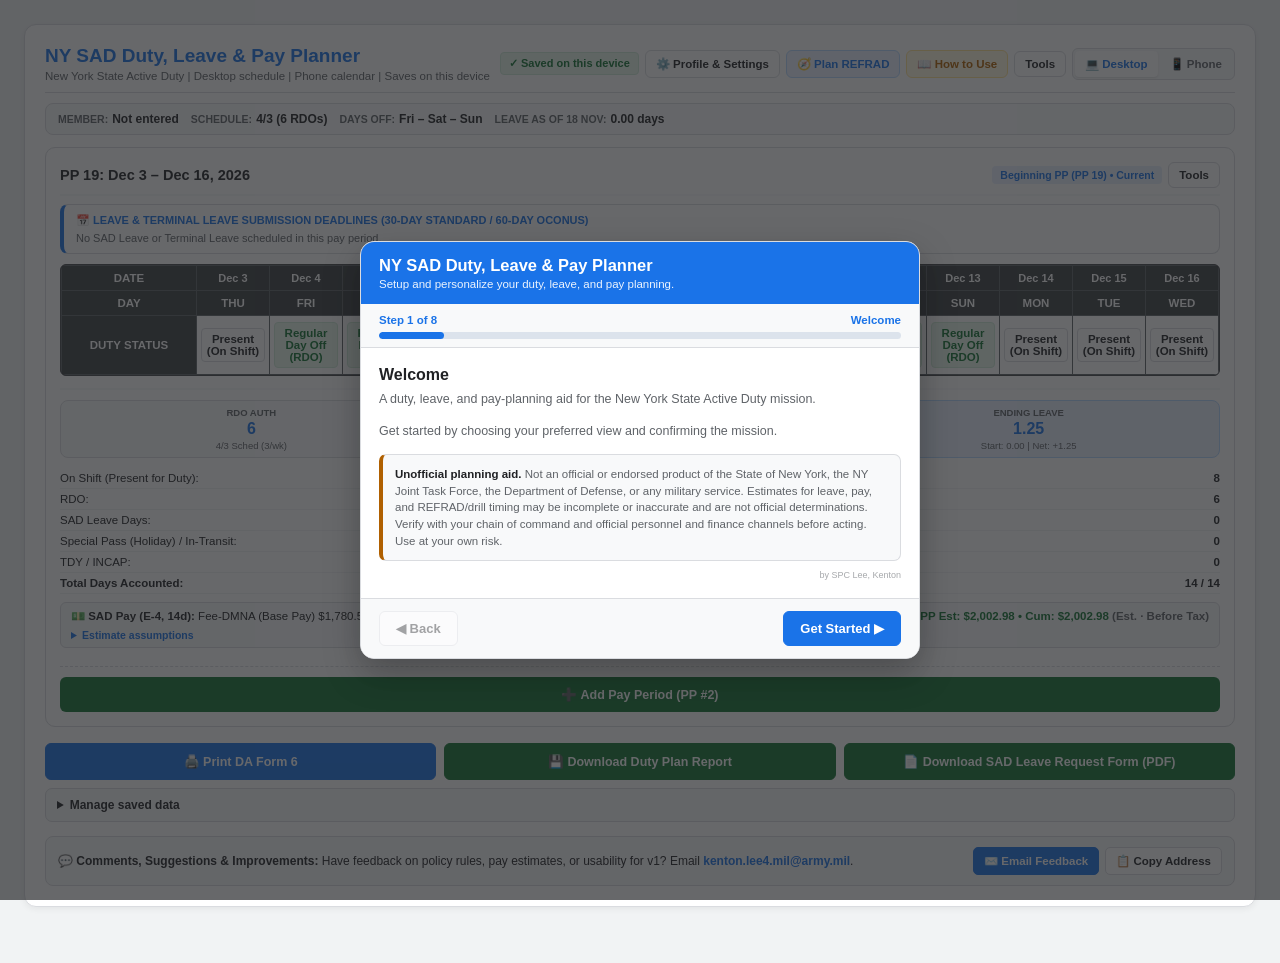
==== commit 057120b9: "Add optional 'Install as an App' wizard step with desktop and phone instructions Co-authored-by: cop" ====
--- a/distribution/index.html
+++ b/distribution/index.html
@@ -2178,21 +2178,56 @@
         </div>
       </div>
 
+      <!-- Install as an app (optional; content follows the chosen view) -->
+      <div class="wizard-step" id="wizardStep_9">
+        <h3 class="wizard-step-title">2. Install as an App (Optional)</h3>
+        <p class="wizard-step-desc">Add the planner to your device so it opens like an app, with its own icon. You can skip this step and do it any time.</p>
+        <div id="wizInstallDesktop">
+          <div class="welcome-disclaimer" style="margin-bottom:10px;">
+            <p><strong>Chrome or Edge (Windows, Mac, Chromebook)</strong></p>
+            <p>1. Open this page in Chrome or Edge.<br>2. Click the <strong>Install</strong> icon at the right end of the address bar. If you don't see it, open the <strong>⋮</strong> or <strong>…</strong> menu.<br>3. Chrome: choose <strong>Cast, save, and share → Install page as app</strong>. Edge: choose <strong>Apps → Install this site as an app</strong>.<br>4. Click <strong>Install</strong>. The app gets a desktop or taskbar shortcut.</p>
+          </div>
+          <div class="welcome-disclaimer" style="margin-bottom:10px;">
+            <p><strong>Safari (Mac)</strong></p>
+            <p>Open this page in Safari, then choose <strong>File → Add to Dock</strong>.</p>
+          </div>
+          <span class="field-helper">Firefox on desktop can't install web apps. Use Chrome, Edge, or Safari for this.</span>
+        </div>
+        <div id="wizInstallMobile" hidden>
+          <div class="welcome-disclaimer" style="margin-bottom:10px;">
+            <p><strong>iPhone / iPad — use Safari</strong></p>
+            <p>1. Open this page in <strong>Safari</strong>.<br>2. Tap the <strong>Share</strong> button (square with an arrow).<br>3. Scroll down and tap <strong>Add to Home Screen</strong>.<br>4. Tap <strong>Add</strong>. The app icon appears on your Home Screen.</p>
+          </div>
+          <div class="welcome-disclaimer" style="margin-bottom:10px;">
+            <p><strong>Android — Chrome or another browser</strong></p>
+            <p>1. Open this page in <strong>Chrome</strong>. Other browsers, like Samsung Internet, Edge, or Firefox, work too.<br>2. Tap the <strong>⋮</strong> menu.<br>3. Tap <strong>Install app</strong> or <strong>Add to Home screen</strong>.<br>4. Tap <strong>Install</strong> or <strong>Add</strong>.</p>
+          </div>
+        </div>
+        <div class="field-helper" id="wizInstallStandaloneNote" hidden>You're already using the installed app.</div>
+      </div>
+
       <!-- Step 2: Choose task force -->
       <div class="wizard-step" id="wizardStep_3">
-        <h3 class="wizard-step-title">2. New York Mission</h3>
-        <p class="wizard-step-desc">This planner is currently limited to New York State Active Duty (NY SAD).</p>
+        <h3 class="wizard-step-title">3. New York Mission</h3>
+        <p class="wizard-step-desc">Choose the mission type you want to plan for.</p>
         <div class="wizard-view-grid">
-          <div class="wizard-view-card selected" aria-current="true">
+          <div class="wizard-view-card selected" id="wizMissionCard_nysad" onclick="selectWizardMission('nysad')">
             <div class="wizard-view-name">NY SAD</div>
             <div class="wizard-view-sub">New York State Active Duty</div>
           </div>
+          <div class="wizard-view-card" id="wizMissionCard_deployment" onclick="selectWizardMission('deployment')">
+            <div class="wizard-view-name">Deployment</div>
+            <div class="wizard-view-sub">Entitlements by country</div>
+          </div>
+        </div>
+        <div class="welcome-disclaimer" id="wizDeploymentWip" role="status" hidden style="margin-top:12px;">
+          <p><strong>Work in progress.</strong> The Deployment option is coming soon. You will enter your information and dates, see the countries you deployed to, and check which entitlements you qualify for. Choose NY SAD to continue with the planner today.</p>
         </div>
       </div>
 
       <!-- Step 3: Schedule & RDOs -->
       <div class="wizard-step" id="wizardStep_5">
-        <h3 class="wizard-step-title">3. Shift Schedule &amp; Regular RDOs</h3>
+        <h3 class="wizard-step-title">4. Shift Schedule &amp; Regular RDOs</h3>
         <p class="wizard-step-desc">Choose your shift cadence and regular RDO block. Holiday Special Passes on regular RDOs can auto-apply where eligible.</p>
         <div class="wizard-form-stack">
           <div class="field-group">
@@ -2211,7 +2246,7 @@
 
       <!-- Step 4: SAD Pay & Leave -->
       <div class="wizard-step" id="wizardStep_6">
-        <h3 class="wizard-step-title">4. SAD Pay Profile &amp; 18 NOV 2026 Leave Balance</h3>
+        <h3 class="wizard-step-title">5. SAD Pay Profile &amp; 18 NOV 2026 Leave Balance</h3>
         <p class="wizard-step-desc">Enter your assignment role, pay grade, years of service, ZIP code or MHA for the BAH rate area, BAH/BAS eligibility, and your leave balance as of 18 Nov 2026.</p>
         <div class="wizard-form-stack">
           <div class="field-group">
@@ -2354,7 +2389,7 @@
 
       <!-- Step 5: Beginning Pay Period -->
       <div class="wizard-step" id="wizardStep_7">
-        <h3 class="wizard-step-title">5. Beginning Pay Period</h3>
+        <h3 class="wizard-step-title">6. Beginning Pay Period</h3>
         <p class="wizard-step-desc">Choose the first pay period to include. You can add later pay periods as you plan ahead.</p>
         <div class="wizard-form-stack">
           <div class="field-group">
@@ -2369,7 +2404,7 @@
 
       <!-- Step 6: How-To Offer & Finish -->
       <div class="wizard-step" id="wizardStep_8">
-        <h3 class="wizard-step-title">6. Ready to Start Planning</h3>
+        <h3 class="wizard-step-title">7. Ready to Start Planning</h3>
         <p class="wizard-step-desc">Would you like to read the quick guide first or go straight to your schedule?</p>
         <div class="wizard-offer-box">
           <button type="button" class="wizard-offer-btn sop-cta" onclick="finishWizard(true)">📖 Read the quick guide</button>
@@ -3770,12 +3805,15 @@
 const WIZARD_STEP_NAMES = [
   'Welcome',
   'Choose View',
+  'Install as App',
   'New York Mission',
   'Schedule & RDOs',
   'SAD Pay & Leave',
   'Pay Period',
   'How-To Offer'
 ];
+// Panel ids in the order users see them; panel 9 is the install step.
+const WIZARD_STEP_ORDER = [1, 2, 9, 3, 5, 6, 7, 8];
 let wizardCurrentStep = 1;
 let wizardSelectedView = currentViewMode;
 let wizardSelectedTheme = colorThemePreference;
@@ -3865,6 +3903,7 @@
 function openSetupWizard(isRerun) {
   wizardIsRerun = Boolean(isRerun);
   wizardCurrentStep = 1;
+  selectWizardMission('nysad');
   wizardSelectedView = currentViewMode;
   wizardSelectedTheme = colorThemePreference;
   const schedType = document.getElementById('schedSelect').value || 'alt';
@@ -3932,6 +3971,19 @@
   const mCard = document.getElementById('wizViewCard_mobile');
   if (dCard) dCard.classList.toggle('selected', mode === 'desktop');
   if (mCard) mCard.classList.toggle('selected', mode === 'mobile');
+}
+
+let wizardSelectedMission = 'nysad';
+
+function selectWizardMission(mission) {
+  wizardSelectedMission = mission === 'deployment' ? 'deployment' : 'nysad';
+  const nyCard = document.getElementById('wizMissionCard_nysad');
+  const depCard = document.getElementById('wizMissionCard_deployment');
+  const wip = document.getElementById('wizDeploymentWip');
+  if (nyCard) nyCard.classList.toggle('selected', wizardSelectedMission === 'nysad');
+  if (depCard) depCard.classList.toggle('selected', wizardSelectedMission === 'deployment');
+  if (wip) wip.hidden = wizardSelectedMission !== 'deployment';
+  renderWizardStep();
 }
 
 function selectWizardTheme(preference) {
@@ -4149,7 +4201,7 @@
 }
 
 function renderWizardStep() {
-  for (let i = 1; i <= 8; i++) {
+  for (let i = 1; i <= 9; i++) {
     const panel = document.getElementById(`wizardStep_${i}`);
     if (panel) panel.classList.toggle('active', i === wizardCurrentStep);
   }
@@ -4159,33 +4211,25 @@
   const backBtn = document.getElementById('wizBackBtn');
   const nextBtn = document.getElementById('wizNextBtn');
 
-  const displayStep = wizardCurrentStep <= 3 ? wizardCurrentStep : wizardCurrentStep - 1;
-  const totalSteps = 7;
+  const displayStep = WIZARD_STEP_ORDER.indexOf(wizardCurrentStep) + 1;
+  const totalSteps = WIZARD_STEP_ORDER.length;
   const stepName = WIZARD_STEP_NAMES[displayStep - 1];
 
   if (labelEl) labelEl.textContent = `Step ${displayStep} of ${totalSteps}`;
   if (nameEl) nameEl.textContent = stepName || '';
   if (fillEl) fillEl.style.width = `${(displayStep / totalSteps) * 100}%`;
   if (backBtn) backBtn.disabled = wizardCurrentStep <= 1;
+  if (wizardCurrentStep === 9) updateWizardInstallStep();
   if (nextBtn) {
     nextBtn.style.display = wizardCurrentStep === 8
       ? 'none'
       : 'inline-block';
     nextBtn.textContent = wizardCurrentStep === 1 ? 'Get Started ▶' : 'Next ▶';
+    nextBtn.disabled = wizardCurrentStep === 3 && wizardSelectedMission === 'deployment';
   }
 }
 
 function wizardStepNav(delta) {
-  if (delta > 0 && wizardCurrentStep === 3) {
-    wizardCurrentStep = 5;
-    renderWizardStep();
-    return;
-  }
-  if (delta < 0 && wizardCurrentStep === 5) {
-    wizardCurrentStep = 3;
-    renderWizardStep();
-    return;
-  }
   if (delta > 0 && wizardCurrentStep === 6) {
     const wizRoleEl = document.getElementById('wizSmRoleInput');
     if (wizRoleEl && wizRoleEl.value.trim() === '') {
@@ -4197,11 +4241,21 @@
     const leaveBalanceEl = document.getElementById('wizStartingLeave');
     if (leaveBalanceEl && !leaveBalanceEl.reportValidity()) return;
   }
-  const nextStep = wizardCurrentStep + delta;
-  if (nextStep < 1 || nextStep > 8) return;
-  if (nextStep === 4) return;
-  wizardCurrentStep = nextStep;
+  const nextIdx = WIZARD_STEP_ORDER.indexOf(wizardCurrentStep) + delta;
+  if (nextIdx < 0 || nextIdx >= WIZARD_STEP_ORDER.length) return;
+  wizardCurrentStep = WIZARD_STEP_ORDER[nextIdx];
   renderWizardStep();
+}
+
+function updateWizardInstallStep() {
+  const isMobile = wizardSelectedView === 'mobile';
+  const desktop = document.getElementById('wizInstallDesktop');
+  const mobile = document.getElementById('wizInstallMobile');
+  const note = document.getElementById('wizInstallStandaloneNote');
+  if (desktop) desktop.hidden = isMobile;
+  if (mobile) mobile.hidden = !isMobile;
+  const standalone = (window.matchMedia && window.matchMedia('(display-mode: standalone)').matches) || window.navigator.standalone === true;
+  if (note) note.hidden = !standalone;
 }
 
 function finishWizard(openSopAfter) {
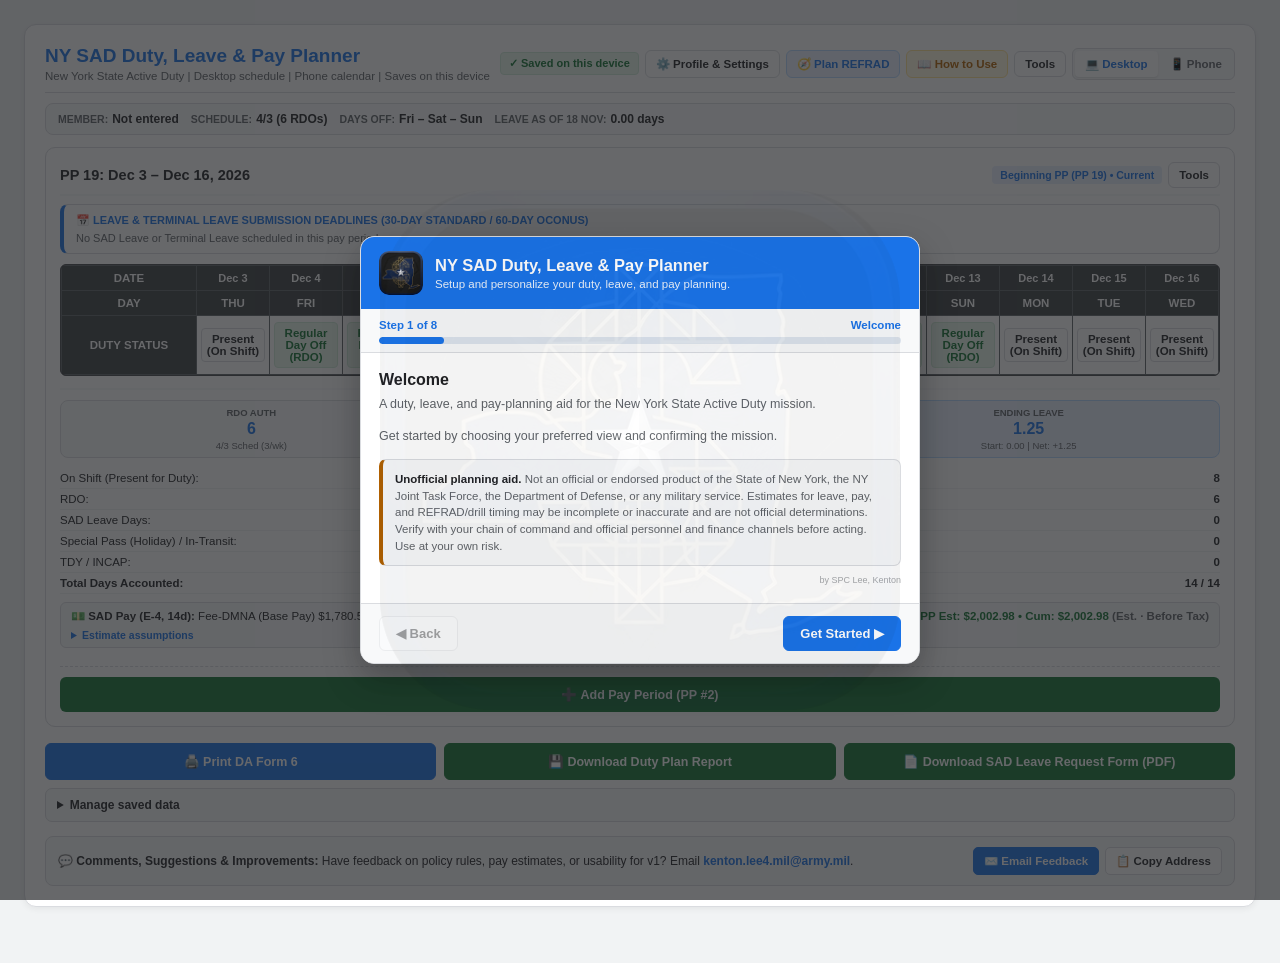
==== commit d5b5ec24: "Add wizard header logo and faint fixed logo watermark Co-authored-by: copilot-swe-agent[bot] <198982" ====
--- a/distribution/index.html
+++ b/distribution/index.html
@@ -180,6 +180,20 @@
   body { padding: 6px; padding-bottom: 36px; }
 }
 
+/* Faint logo watermark that stays fixed while the page scrolls. */
+body::after {
+  content: "";
+  position: fixed;
+  inset: 0;
+  background: url("./icons/icon-512.png") center / min(70vmin, 520px) no-repeat;
+  opacity: 0.05;
+  pointer-events: none;
+  z-index: 2147483000;
+}
+@media print {
+  body::after { display: none; }
+}
+
 @page {
   size: landscape;
   margin: 4mm;
@@ -768,6 +782,8 @@
   flex-shrink: 0;
 }
 
+.wizard-header { display: flex; align-items: center; gap: 12px; }
+.wizard-header-logo { width: 44px; height: 44px; border-radius: 10px; flex-shrink: 0; }
 .wizard-header h2 { margin: 0; font-size: 16.5px; font-weight: 700; }
 .wizard-header p  { margin: 3px 0 0; font-size: 11.5px; opacity: 0.92; }
 
@@ -2127,8 +2143,11 @@
 <div class="wizard-backdrop" id="wizardBackdrop">
   <div class="wizard-dialog" role="dialog" aria-modal="true" aria-labelledby="wizardTitle">
     <div class="wizard-header">
-      <h2 id="wizardTitle">NY SAD Duty, Leave &amp; Pay Planner</h2>
-      <p>Setup and personalize your duty, leave, and pay planning.</p>
+      <img class="wizard-header-logo" src="./icons/icon-192.png" alt="" width="44" height="44">
+      <div>
+        <h2 id="wizardTitle">NY SAD Duty, Leave &amp; Pay Planner</h2>
+        <p>Setup and personalize your duty, leave, and pay planning.</p>
+      </div>
     </div>
 
     <div class="wizard-progress-wrap">
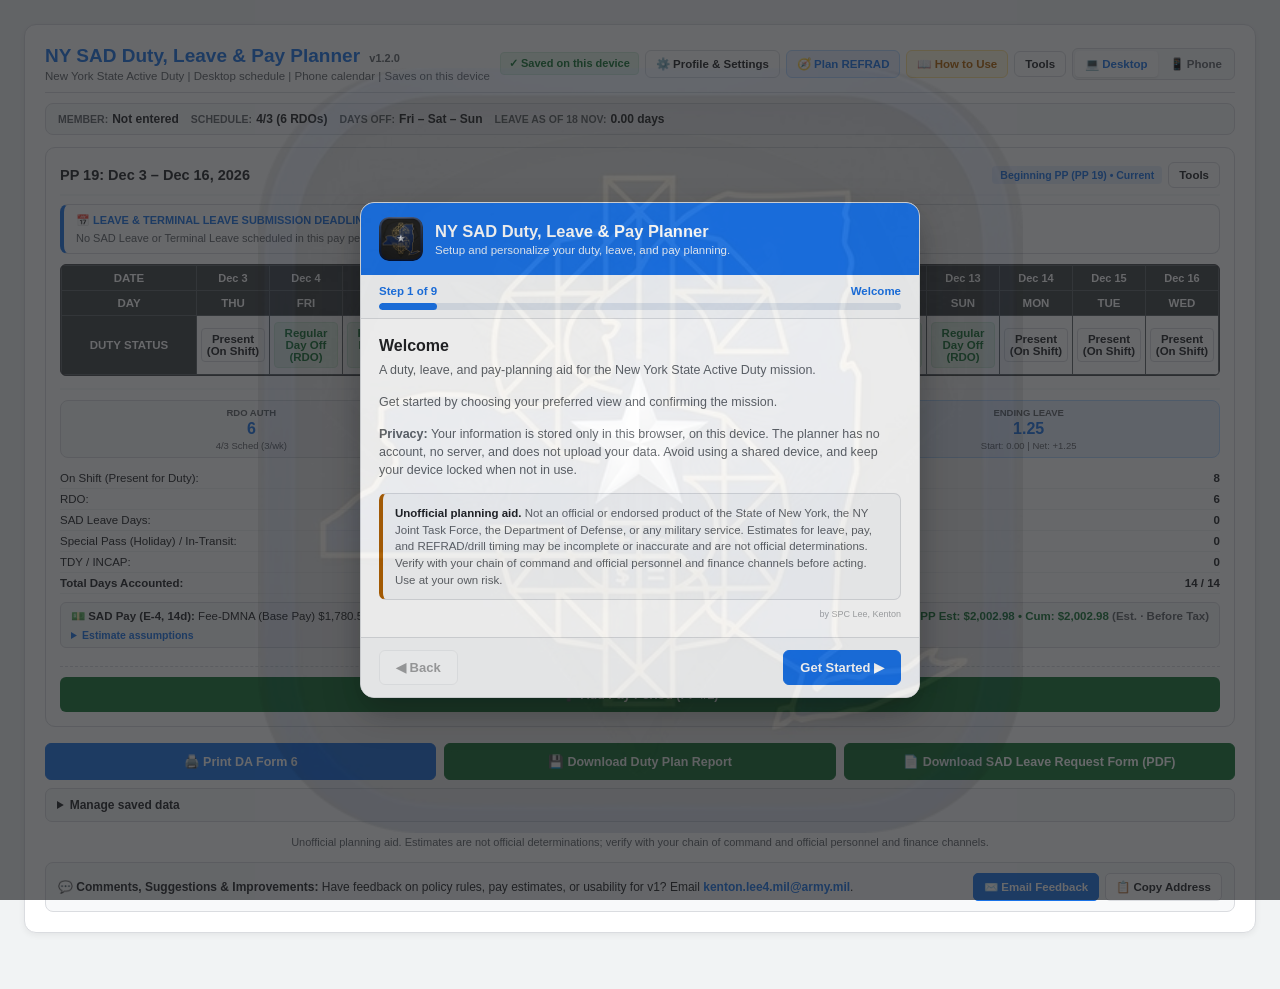
==== commit 0ec2c13a: "Initial release Co-authored-by: copilot-swe-agent[bot] <198982749+Copilot@users.noreply.github.com>" ====
--- a/distribution/index.html
+++ b/distribution/index.html
@@ -11,7852 +11,8053 @@
   <meta name="apple-mobile-web-app-title" content="NY SAD Planner">
   <title>NY SAD Duty, Leave &amp; Pay Planner</title>
   <style>
-<!-- 01-theme-and-layout.css -->
-
-/*
- * Maintainer map: edit the light/dark theme tokens in [EDIT-COLORS]; component and
- * responsive layout styles follow. Rebuild generated HTML with build.ps1.
- */
-
-html, body {
-  height: 100%;
-  margin: 0;
-  padding: 0;
-}
-
-/* ====================================================================================
-   [EDIT-COLORS] THEME COLORS
-   ==================================================================================== */
-:root {
-  color-scheme: light;
-  --primary: #1a73e8;
-  --primary-bg: #e8f0fe;
-  --success: #137333;
-  --success-bg: #e6f4ea;
-  --danger: #c5221f;
-  --danger-bg: #fce8e6;
-  --warning: #b06000;
-  --warning-bg: #fef7e0;
-  --border: #dadce0;
-  --bg-light: #f8f9fa;
-  --surface: #ffffff;
-  --page-bg: #f1f3f4;
-  --text-main: #202124;
-  --text-sub: #5f6368;
-  --primary-strong: #174ea6;
-  --warning-strong: #7a4300;
-  --status-rdo-bg: #e6f4ea;
-  --status-rdo-text: #137333;
-  --status-rdo-border: #ceead6;
-  --status-leave-bg: #e8f0fe;
-  --status-leave-text: #1a73e8;
-  --status-leave-border: #d2e3fc;
-  --status-refrad-bg: #ede7f6;
-  --status-refrad-text: #4527a0;
-  --status-refrad-border: #b39ddb;
-  --status-transit-bg: #e1f5fe;
-  --status-transit-text: #0277bd;
-  --status-transit-border: #b3e5fc;
-  --status-drill-bg: #fffde7;
-  --status-drill-text: #f57f17;
-  --status-drill-border: #fff9c4;
-  --status-incap-bg: #fce8e6;
-  --status-incap-text: #c5221f;
-  --status-incap-border: #f5c2c0;
-  --status-terminal-bg: #f3e5f5;
-  --status-terminal-text: #6a1b9a;
-  --status-terminal-border: #ce93d8;
-  --status-off-bg: #eceff1;
-  --status-off-text: #78909c;
-  --status-off-border: #cfd8dc;
-}
-
-:root[data-theme="dark"] {
-  color-scheme: dark;
-  --primary: #9bb9e5;
-  --primary-bg: #303b4d;
-  --success: #a0c4aa;
-  --success-bg: #304036;
-  --danger: #d99a96;
-  --danger-bg: #443536;
-  --warning: #d8c18c;
-  --warning-bg: #413c31;
-  --border: #44474d;
-  --bg-light: #2b2e33;
-  --surface: #25272b;
-  --page-bg: #1f2023;
-  --text-main: #d1d4da;
-  --text-sub: #a5a9b1;
-  --primary-strong: #b2c5e1;
-  --warning-strong: #dfc991;
-  --status-rdo-bg: #2f4035;
-  --status-rdo-text: #a5c9ad;
-  --status-rdo-border: #45584a;
-  --status-leave-bg: #2d394b;
-  --status-leave-text: #a9c4e8;
-  --status-leave-border: #43536b;
-  --status-refrad-bg: #3b3345;
-  --status-refrad-text: #c2add8;
-  --status-refrad-border: #574967;
-  --status-transit-bg: #2b3b40;
-  --status-transit-text: #9ac4ce;
-  --status-transit-border: #40565b;
-  --status-drill-bg: #403a2e;
-  --status-drill-text: #d0bb89;
-  --status-drill-border: #5a513f;
-  --status-incap-bg: #443334;
-  --status-incap-text: #d5a09d;
-  --status-incap-border: #5e4445;
-  --status-terminal-bg: #3b3240;
-  --status-terminal-text: #c3a9d0;
-  --status-terminal-border: #54475c;
-  --status-off-bg: #303338;
-  --status-off-text: #a6adb5;
-  --status-off-border: #484c52;
-}
-
-@media (prefers-color-scheme: dark) {
-  :root:not([data-theme]) {
-    color-scheme: dark;
-    --primary: #9bb9e5;
-    --primary-bg: #303b4d;
-    --success: #a0c4aa;
-    --success-bg: #304036;
-    --danger: #d99a96;
-    --danger-bg: #443536;
-    --warning: #d8c18c;
-    --warning-bg: #413c31;
-    --border: #44474d;
-    --bg-light: #2b2e33;
-    --surface: #25272b;
-    --page-bg: #1f2023;
-    --text-main: #d1d4da;
-    --text-sub: #a5a9b1;
-    --primary-strong: #b2c5e1;
-    --warning-strong: #dfc991;
-    --status-rdo-bg: #2f4035;
-    --status-rdo-text: #a5c9ad;
-    --status-rdo-border: #45584a;
-    --status-leave-bg: #2d394b;
-    --status-leave-text: #a9c4e8;
-    --status-leave-border: #43536b;
-    --status-refrad-bg: #3b3345;
-    --status-refrad-text: #c2add8;
-    --status-refrad-border: #574967;
-    --status-transit-bg: #2b3b40;
-    --status-transit-text: #9ac4ce;
-    --status-transit-border: #40565b;
-    --status-drill-bg: #403a2e;
-    --status-drill-text: #d0bb89;
-    --status-drill-border: #5a513f;
-    --status-incap-bg: #443334;
-    --status-incap-text: #d5a09d;
-    --status-incap-border: #5e4445;
-    --status-terminal-bg: #3b3240;
-    --status-terminal-text: #c3a9d0;
-    --status-terminal-border: #54475c;
-    --status-off-bg: #303338;
-    --status-off-text: #a6adb5;
-    --status-off-border: #484c52;
-  }
-}
-
-* {
-  box-sizing: border-box;
-  -webkit-tap-highlight-color: transparent;
-}
-
-body {
-  font-family: 'Segoe UI', Roboto, Arial, sans-serif;
-  padding: 16px;
-  padding-bottom: 48px;
-  background: var(--page-bg);
-  color: var(--text-main);
-  -webkit-print-color-adjust: exact !important;
-  print-color-adjust: exact !important;
-}
-
-@media (max-width: 640px) {
-  body { padding: 6px; padding-bottom: 36px; }
-}
-
-/* Faint logo watermark that stays fixed while the page scrolls. */
-body::after {
-  content: "";
-  position: fixed;
-  inset: 0;
-  background: url("./icons/icon-512.png") center / min(70vmin, 520px) no-repeat;
-  opacity: 0.05;
-  pointer-events: none;
-  z-index: 2147483000;
-}
-@media print {
-  body::after { display: none; }
-}
-
-@page {
-  size: landscape;
-  margin: 4mm;
-}
-
-@media print {
-  :root[data-theme="dark"] {
-    color-scheme: light;
-    --primary: #1a73e8;
-    --primary-bg: #e8f0fe;
-    --success: #137333;
-    --success-bg: #e6f4ea;
-    --danger: #c5221f;
-    --danger-bg: #fce8e6;
-    --warning: #b06000;
-    --warning-bg: #fef7e0;
-    --border: #dadce0;
-    --bg-light: #f8f9fa;
-    --surface: #ffffff;
-    --page-bg: #f1f3f4;
-    --text-main: #202124;
-    --text-sub: #5f6368;
-    --primary-strong: #174ea6;
-    --warning-strong: #7a4300;
-    --status-rdo-bg: #e6f4ea;
-    --status-rdo-text: #137333;
-    --status-rdo-border: #ceead6;
-    --status-leave-bg: #e8f0fe;
-    --status-leave-text: #1a73e8;
-    --status-leave-border: #d2e3fc;
-    --status-refrad-bg: #ede7f6;
-    --status-refrad-text: #4527a0;
-    --status-refrad-border: #b39ddb;
-    --status-transit-bg: #e1f5fe;
-    --status-transit-text: #0277bd;
-    --status-transit-border: #b3e5fc;
-    --status-drill-bg: #fffde7;
-    --status-drill-text: #f57f17;
-    --status-drill-border: #fff9c4;
-    --status-incap-bg: #fce8e6;
-    --status-incap-text: #c5221f;
-    --status-incap-border: #f5c2c0;
-    --status-terminal-bg: #f3e5f5;
-    --status-terminal-text: #6a1b9a;
-    --status-terminal-border: #ce93d8;
-    --status-off-bg: #eceff1;
-    --status-off-text: #78909c;
-    --status-off-border: #cfd8dc;
-  }
-
-  html, body {
-    zoom: 0.72;
-    background: #ffffff !important;
-    color: #202124 !important;
-    padding: 0 !important;
-    margin: 0 !important;
-  }
-  .calc-card {
-    max-width: 100% !important;
-    border: none !important;
-    box-shadow: none !important;
-    padding: 0 !important;
-  }
-  .da6-matrix-container { overflow: visible !important; }
-  .da6-table { min-width: 0 !important; width: 100% !important; }
-  .btn-row, .pp-action-row, .view-toggle-bar, .range-builder-card,
-  .header-range-btn, .header-sop-btn, .header-settings-btn, .header-refrad-btn,
-  .sop-modal-backdrop, .wizard-backdrop, .settings-backdrop, .sp-conflict-backdrop, .refrad-planner-backdrop,
-  .error-jump-banner, .status-sheet-card, .instructions-banner,
-  .pp-header-range-btn, .header-more-tools, .phone-tools, .pp-more-tools, .mobile-pp-navigator, .data-management-options,
-  .mobile-cal-hint-bar, .feedback-footer-card {
-    display: none !important;
-  }
-}
-
-.calc-card {
-  background: var(--surface);
-  border: 1px solid var(--border);
-  border-radius: 12px;
-  padding: 20px;
-  max-width: 1240px;
-  margin: 0 auto;
-  box-shadow: 0 2px 6px rgba(0,0,0,0.06);
-  width: 100%;
-  min-width: 0;
-}
-
-@media (max-width: 640px) {
-  .calc-card { padding: 8px; border-radius: 8px; }
-}
-
-/* ====================================================================================
-   HEADER & QUICK PROFILE STRIP
-   ==================================================================================== */
-.header-top {
-  display: flex;
-  justify-content: space-between;
-  align-items: center;
-  flex-wrap: wrap;
-  gap: 10px;
-  margin-bottom: 10px;
-  padding-bottom: 10px;
-  border-bottom: 1px solid var(--border);
-}
-
-.calc-title {
-  font-size: 19px;
-  font-weight: 700;
-  margin: 0 0 3px 0;
-  color: var(--primary);
-}
-
-@media (max-width: 640px) {
-  .calc-title { font-size: 16px; }
-}
-
-.calc-sub {
-  font-size: 11.5px;
-  color: var(--text-sub);
-  margin: 0;
-}
-
-.header-right-actions {
-  display: flex;
-  align-items: center;
-  gap: 6px;
-  flex-wrap: wrap;
-}
-
-.save-badge {
-  font-size: 11px;
-  font-weight: 700;
-  color: var(--success);
-  background: var(--success-bg);
-  padding: 4px 8px;
-  border-radius: 4px;
-  border: 1px solid #ceead6;
-}
-
-.save-badge-error {
-  color: var(--danger);
-  background: var(--danger-bg);
-  border-color: #f5c2c0;
-}
-
-.undo-schedule-btn {
-  padding: 6px 9px;
-  font-size: 11.5px;
-  font-weight: 700;
-  background: var(--primary-bg);
-  color: var(--primary);
-  border: 1px solid #b3d7ff;
-  border-radius: 6px;
-  cursor: pointer;
-}
-
-.header-more-tools,
-.pp-more-tools {
-  position: relative;
-}
-
-.phone-tools {
-  display: none;
-  position: relative;
-}
-
-.phone-tools > summary {
-  list-style: none;
-  padding: 6px 10px;
-  font-size: 11.5px;
-  font-weight: 700;
-  color: var(--text-main);
-  background: var(--surface);
-  border: 1px solid var(--border);
-  border-radius: 6px;
-  cursor: pointer;
-}
-
-.phone-tools > summary::-webkit-details-marker { display: none; }
-.phone-tools[open] > summary { border-color: var(--primary); color: var(--primary); }
-
-.phone-tools-menu {
-  position: fixed;
-  z-index: 30;
-  top: calc(env(safe-area-inset-top, 0px) + 56px);
-  right: max(12px, env(safe-area-inset-right, 0px));
-  display: grid;
-  gap: 5px;
-  width: min(280px, calc(100vw - 24px));
-  max-height: min(70dvh, 520px);
-  overflow-y: auto;
-  padding: 8px;
-  background: var(--surface);
-  border: 1px solid var(--border);
-  border-radius: 8px;
-  box-shadow: 0 4px 16px rgba(0, 0, 0, 0.18);
-}
-
-.range-field[hidden] { display: none; }
-
-.phone-tools-group-title {
-  padding: 5px 4px 2px;
-  color: var(--text-sub);
-  font-size: 10px;
-  font-weight: 800;
-  letter-spacing: 0.04em;
-  text-transform: uppercase;
-}
-
-.phone-tools-button {
-  width: 100%;
-  min-height: 38px;
-  padding: 8px 10px;
-  color: var(--text-main);
-  background: var(--bg-light);
-  border: 1px solid var(--border);
-  border-radius: 6px;
-  text-align: left;
-  font-size: 12px;
-  font-weight: 650;
-  cursor: pointer;
-}
-
-.phone-tools-button:hover,
-.phone-tools-button:focus-visible { border-color: var(--primary); color: var(--primary); }
-.phone-tools-button[hidden] { display: none; }
-.phone-tools-button[href],
-.more-tools-button[href] { display: block; text-decoration: none; }
-
-.header-more-tools > summary,
-.pp-more-tools > summary {
-  list-style: none;
-  padding: 6px 10px;
-  font-size: 11.5px;
-  font-weight: 700;
-  color: var(--text-main);
-  background: var(--surface);
-  border: 1px solid var(--border);
-  border-radius: 6px;
-  cursor: pointer;
-}
-
-.header-more-tools > summary::-webkit-details-marker,
-.pp-more-tools > summary::-webkit-details-marker { display: none; }
-
-.header-more-tools[open] > summary,
-.pp-more-tools[open] > summary {
-  border-color: var(--primary);
-  color: var(--primary);
-}
-
-.more-tools-menu {
-  position: absolute;
-  z-index: 20;
-  right: 0;
-  top: calc(100% + 4px);
-  min-width: 190px;
-  display: grid;
-  gap: 5px;
-  padding: 7px;
-  background: var(--surface);
-  border: 1px solid var(--border);
-  border-radius: 7px;
-  box-shadow: 0 3px 12px rgba(0, 0, 0, 0.14);
-}
-
-.more-tools-button {
-  width: 100%;
-  padding: 7px 9px;
-  color: var(--text-main);
-  background: var(--bg-light);
-  border: 1px solid var(--border);
-  border-radius: 5px;
-  text-align: left;
-  font-size: 11.5px;
-  font-weight: 600;
-  cursor: pointer;
-}
-
-.more-tools-button:hover { border-color: var(--primary); color: var(--primary); }
-
-.header-settings-btn {
-  padding: 6px 10px;
-  font-size: 11.5px;
-  font-weight: 700;
-  background: var(--surface);
-  color: var(--text-main);
-  border: 1px solid var(--border);
-  border-radius: 6px;
-  cursor: pointer;
-}
-
-.header-settings-btn:hover {
-  background: var(--bg-light);
-  border-color: var(--primary);
-  color: var(--primary);
-}
-
-.header-refrad-btn {
-  padding: 6px 10px;
-  font-size: 11.5px;
-  font-weight: 700;
-  background: var(--primary-bg);
-  color: var(--primary);
-  border: 1px solid #b3d7ff;
-  border-radius: 6px;
-  cursor: pointer;
-}
-
-.header-refrad-btn:hover { background: #d2e3fc; }
-
-.header-range-btn {
-  padding: 6px 10px;
-  font-size: 11.5px;
-  font-weight: 700;
-  background: var(--primary-bg);
-  color: var(--primary);
-  border: 1px solid #b3d7ff;
-  border-radius: 6px;
-  cursor: pointer;
-}
-
-.header-range-btn:hover { background: #d2e3fc; }
-
-.header-sop-btn {
-  padding: 6px 10px;
-  font-size: 11.5px;
-  font-weight: 700;
-  background: var(--warning-bg);
-  color: var(--warning);
-  border: 1px solid #fde293;
-  border-radius: 6px;
-  cursor: pointer;
-}
-
-.header-sop-btn:hover { background: #feefc3; }
-
-.view-toggle-bar {
-  display: flex;
-  background: var(--bg-light);
-  border: 1px solid var(--border);
-  border-radius: 6px;
-  padding: 2px;
-  gap: 2px;
-}
-
-.view-toggle-btn {
-  padding: 6px 10px;
-  font-size: 11.5px;
-  font-weight: 600;
-  border: none;
-  border-radius: 4px;
-  background: transparent;
-  color: var(--text-sub);
-  cursor: pointer;
-}
-
-.view-toggle-btn.active {
-  background: var(--surface);
-  color: var(--primary);
-  box-shadow: 0 1px 2px rgba(0,0,0,0.1);
-}
-
-.quick-profile-strip {
-  display: flex;
-  justify-content: space-between;
-  align-items: center;
-  flex-wrap: wrap;
-  gap: 8px;
-  background: var(--bg-light);
-  border: 1px solid var(--border);
-  border-radius: 8px;
-  padding: 8px 12px;
-  margin-bottom: 12px;
-  font-size: 12px;
-}
-
-.mobile-pp-navigator {
-  display: none;
-  padding: 7px;
-  margin: 0 0 10px;
-  background: var(--bg-light);
-  border: 1px solid var(--border);
-  border-radius: 8px;
-}
-
-.mobile-pp-nav-controls {
-  display: flex;
-  align-items: center;
-  gap: 6px;
-}
-
-.mobile-pp-position {
-  display: block;
-  padding: 4px 2px 0;
-  color: var(--text-sub);
-  font-size: 10px;
-  font-weight: 600;
-}
-
-.mobile-pp-position:empty { display: none; }
-
-.mobile-pp-navigator[hidden] { display: none !important; }
-
-.mobile-pp-select {
-  flex: 1;
-  min-width: 0;
-  min-height: 38px;
-  padding: 6px 8px;
-  color: var(--text-main);
-  background: var(--surface);
-  border: 1px solid var(--border);
-  border-radius: 6px;
-  font-size: 12px;
-  font-weight: 700;
-}
-
-.mobile-pp-arrow,
-.mobile-current-pp-button {
-  min-width: 38px;
-  min-height: 38px;
-  padding: 5px 9px;
-  color: var(--primary);
-  background: var(--surface);
-  border: 1px solid var(--border);
-  border-radius: 6px;
-  font-size: 15px;
-  font-weight: 700;
-  cursor: pointer;
-}
-
-.mobile-current-pp-button {
-  white-space: nowrap;
-  font-size: 11px;
-}
-
-.mobile-pp-arrow:disabled {
-  color: var(--text-sub);
-  cursor: not-allowed;
-  opacity: 0.55;
-}
-
-.sr-only {
-  position: absolute;
-  width: 1px;
-  height: 1px;
-  padding: 0;
-  margin: -1px;
-  overflow: hidden;
-  clip: rect(0, 0, 0, 0);
-  white-space: nowrap;
-  border: 0;
-}
-
-.phone-view-active .header-refrad-btn,
-.phone-view-active .header-more-tools,
-.phone-view-active .pp-more-tools,
-.phone-view-active .btn-add-pp { display: none; }
-
-.phone-view-active .phone-tools { display: block; }
-.phone-view-active .mobile-pp-navigator:not([hidden]) { display: flex; }
-
-.quick-profile-chips {
-  display: flex;
-  flex-wrap: wrap;
-  gap: 6px 12px;
-  align-items: center;
-  color: var(--text-main);
-}
-
-.qp-chip {
-  display: inline-flex;
-  align-items: center;
-  gap: 4px;
-}
-
-.qp-label {
-  font-size: 10.5px;
-  font-weight: 700;
-  text-transform: uppercase;
-  color: var(--text-sub);
-}
-
-.qp-edit-link {
-  background: var(--surface);
-  color: var(--primary);
-  border: 1px solid #b3d7ff;
-  border-radius: 5px;
-  padding: 4px 9px;
-  font-size: 11.5px;
-  font-weight: 700;
-  cursor: pointer;
-  white-space: nowrap;
-}
-
-.qp-edit-link:hover { background: var(--primary-bg); }
-
-/* ====================================================================================
-   STICKY ONE-TAP ERROR JUMP BANNER
-   ==================================================================================== */
-.error-jump-banner {
-  display: none;
-  position: sticky;
-  top: 8px;
-  z-index: 850;
-  background: var(--danger);
-  color: #ffffff;
-  border-radius: 8px;
-  padding: 9px 12px;
-  margin-bottom: 12px;
-  box-shadow: 0 4px 14px rgba(197, 34, 31, 0.35);
-  align-items: center;
-  justify-content: space-between;
-  gap: 10px;
-  flex-wrap: wrap;
-  cursor: pointer;
-}
-
-.error-jump-banner.visible {
-  display: flex;
-}
-
-.error-jump-text {
-  font-size: 12.5px;
-  font-weight: 700;
-  line-height: 1.3;
-}
-
-.error-jump-btn {
-  background: var(--surface);
-  color: var(--danger);
-  border: none;
-  border-radius: 5px;
-  padding: 6px 11px;
-  font-size: 11.5px;
-  font-weight: 800;
-  cursor: pointer;
-  white-space: nowrap;
-}
-
-@keyframes errorFlashPulse {
-  0%   { box-shadow: 0 0 0 0 rgba(197, 34, 31, 0.7); }
-  50%  { box-shadow: 0 0 0 8px rgba(197, 34, 31, 0); }
-  100% { box-shadow: 0 0 0 0 rgba(197, 34, 31, 0); }
-}
-
-.error-flash {
-  animation: errorFlashPulse 0.9s ease 2;
-}
-
-/* ====================================================================================
-   MODALS: 5-STEP WIZARD, EDIT SETTINGS, SOP, & SPECIAL PASS CONFLICT
-   ==================================================================================== */
-.wizard-backdrop, .settings-backdrop, .sop-modal-backdrop, .sp-conflict-backdrop {
-  display: none;
-  position: fixed;
-  inset: 0;
-  background: rgba(32, 33, 36, 0.68);
-  z-index: 9999;
-  padding: 14px;
-  align-items: center;
-  justify-content: center;
-}
-
-.wizard-backdrop.open, .settings-backdrop.open, .sop-modal-backdrop.open, .sp-conflict-backdrop.open {
-  display: flex;
-}
-
-.wizard-dialog {
-  background: var(--surface);
-  border: 1px solid var(--border);
-  border-radius: 14px;
-  max-width: 560px;
-  width: 100%;
-  max-height: 92vh;
-  display: flex;
-  flex-direction: column;
-  box-shadow: 0 14px 36px rgba(0, 0, 0, 0.28);
-  overflow: hidden;
-}
-
-.wizard-header {
-  padding: 14px 18px;
-  background: var(--primary);
-  color: #ffffff;
-  flex-shrink: 0;
-}
-
-.wizard-header { display: flex; align-items: center; gap: 12px; }
-.wizard-header-logo { width: 44px; height: 44px; border-radius: 10px; flex-shrink: 0; }
-.wizard-header h2 { margin: 0; font-size: 16.5px; font-weight: 700; }
-.wizard-header p  { margin: 3px 0 0; font-size: 11.5px; opacity: 0.92; }
-
-.wizard-progress-wrap {
-  padding: 10px 18px 8px;
-  background: var(--bg-light);
-  border-bottom: 1px solid var(--border);
-  flex-shrink: 0;
-}
-
-.wizard-progress-top {
-  display: flex;
-  justify-content: space-between;
-  align-items: center;
-  font-size: 11.5px;
-  font-weight: 700;
-  color: var(--primary);
-  margin-bottom: 6px;
-}
-
-.wizard-progress-track {
-  width: 100%;
-  height: 7px;
-  background: #dce3ec;
-  border-radius: 999px;
-  overflow: hidden;
-}
-
-.wizard-progress-fill {
-  height: 100%;
-  width: 20%;
-  background: var(--primary);
-  border-radius: 999px;
-  transition: width 0.25s ease;
-}
-
-.wizard-body {
-  padding: 18px;
-  overflow-y: auto;
-  flex: 1;
-  -webkit-overflow-scrolling: touch;
-}
-
-.wizard-step { display: none; }
-.wizard-step.active { display: block; }
-
-.wizard-step-title {
-  font-size: 16px;
-  font-weight: 700;
-  color: var(--text-main);
-  margin: 0 0 6px 0;
-}
-
-.wizard-step-desc {
-  font-size: 12.5px;
-  color: var(--text-sub);
-  margin: 0 0 14px 0;
-  line-height: 1.45;
-}
-
-.welcome-disclaimer {
-  padding: 11px 12px;
-  border: 1px solid var(--border);
-  border-left: 4px solid var(--warning);
-  border-radius: 7px;
-  background: var(--bg-light);
-  color: var(--text-sub);
-  font-size: 11.5px;
-  line-height: 1.45;
-}
-
-.welcome-credit {
-  margin: 10px 0 0;
-  text-align: right;
-  font-size: 9px;
-  line-height: 1;
-  color: var(--text-sub);
-  opacity: 0.55;
-}
-
-.welcome-disclaimer p { margin: 0 0 8px; }
-.welcome-disclaimer p:last-child { margin-bottom: 0; }
-.welcome-disclaimer strong { color: var(--text-main); }
-
-.wizard-view-grid {
-  display: grid;
-  grid-template-columns: repeat(2, 1fr);
-  gap: 10px;
-}
-
-.wizard-view-card {
-  border: 2px solid var(--border);
-  border-radius: 10px;
-  padding: 16px 12px;
-  text-align: center;
-  cursor: pointer;
-  background: var(--surface);
-  transition: border-color 0.15s, background 0.15s, box-shadow 0.15s;
-}
-
-.wizard-view-card:hover {
-  border-color: #93bbfd;
-  background: #f8fbff;
-}
-
-.wizard-view-card.selected {
-  border-color: var(--primary);
-  background: var(--primary-bg);
-  box-shadow: 0 0 0 2px rgba(26, 115, 232, 0.22);
-}
-
-.wizard-view-icon { font-size: 28px; margin-bottom: 6px; }
-.wizard-view-name { font-size: 14px; font-weight: 700; color: var(--text-main); }
-.wizard-view-sub  { font-size: 11px; color: var(--text-sub); margin-top: 4px; line-height: 1.3; }
-
-.wizard-form-stack {
-  display: flex;
-  flex-direction: column;
-  gap: 11px;
-}
-
-.wizard-field-grid-2 {
-  display: grid;
-  grid-template-columns: repeat(2, 1fr);
-  gap: 10px;
-}
-
-@media (max-width: 520px) {
-  .wizard-field-grid-2 { grid-template-columns: 1fr; }
-}
-
-.wizard-offer-box {
-  background: var(--bg-light);
-  border: 1px solid var(--border);
-  border-radius: 10px;
-  padding: 14px;
-  display: flex;
-  flex-direction: column;
-  gap: 10px;
-}
-
-.wizard-offer-btn {
-  width: 100%;
-  padding: 12px 14px;
-  border-radius: 8px;
-  font-size: 13.5px;
-  font-weight: 700;
-  cursor: pointer;
-  border: 1px solid transparent;
-  text-align: center;
-}
-
-.wizard-offer-btn.sop-cta {
-  background: var(--warning-bg);
-  color: var(--warning);
-  border-color: #fde293;
-}
-
-.wizard-offer-btn.skip-cta {
-  background: var(--success);
-  color: #ffffff;
-}
-
-.wizard-footer {
-  display: flex;
-  justify-content: space-between;
-  align-items: center;
-  padding: 12px 18px;
-  background: var(--bg-light);
-  border-top: 1px solid var(--border);
-  gap: 8px;
-  flex-shrink: 0;
-}
-
-.wiz-btn {
-  padding: 9px 16px;
-  border-radius: 6px;
-  font-size: 13px;
-  font-weight: 700;
-  cursor: pointer;
-  border: 1px solid var(--border);
-  background: var(--surface);
-  color: var(--text-main);
-}
-
-.wiz-btn-primary {
-  background: var(--primary);
-  color: #ffffff;
-  border-color: var(--primary);
-}
-
-.wiz-btn:disabled {
-  opacity: 0.4;
-  cursor: default;
-}
-
-/* Profile and planner settings modal & export guard */
-.settings-dialog {
-  background: var(--surface);
-  border: 1px solid var(--border);
-  border-radius: 12px;
-  max-width: 680px;
-  width: 100%;
-  max-height: 92vh;
-  display: flex;
-  flex-direction: column;
-  box-shadow: 0 12px 32px rgba(0, 0, 0, 0.25);
-  overflow: hidden;
-}
-
-.settings-header {
-  display: flex;
-  justify-content: space-between;
-  align-items: center;
-  padding: 12px 16px;
-  background: var(--primary);
-  color: #ffffff;
-  flex-shrink: 0;
-}
-
-.settings-header h3 { margin: 0; font-size: 15.5px; font-weight: 700; }
-.settings-header p  { margin: 2px 0 0; font-size: 11px; opacity: 0.9; }
-
-.settings-body {
-  padding: 16px;
-  overflow-y: auto;
-  flex: 1;
-  -webkit-overflow-scrolling: touch;
-}
-
-.settings-guard-alert {
-  display: none;
-  background: var(--danger-bg);
-  color: var(--danger);
-  border: 1px solid #f5c2c0;
-  border-left: 4px solid var(--danger);
-  border-radius: 7px;
-  padding: 10px 12px;
-  margin-bottom: 14px;
-  font-size: 12.5px;
-  font-weight: 600;
-  line-height: 1.4;
-}
-
-.settings-guard-alert.visible { display: block; }
-
-.settings-section-title {
-  font-size: 11px;
-  font-weight: 800;
-  text-transform: uppercase;
-  letter-spacing: 0.4px;
-  color: var(--primary);
-  margin: 0 0 8px 0;
-}
-
-.settings-advanced-details,
-.data-management-options {
-  margin: 8px 0 14px;
-  padding: 9px 11px;
-  border: 1px solid var(--border);
-  border-radius: 7px;
-  background: var(--bg-light);
-}
-
-.settings-advanced-details > summary,
-.data-management-options > summary {
-  cursor: pointer;
-  font-size: 12px;
-  font-weight: 700;
-}
-
-.details-helper,
-.field-helper {
-  display: block;
-  margin: 4px 0 6px;
-  color: var(--text-sub);
-  font-size: 10.5px;
-  line-height: 1.35;
-}
-
-.data-management-actions {
-  display: flex;
-  gap: 8px;
-  flex-wrap: wrap;
-}
-
-.settings-grid-2 {
-  display: grid;
-  grid-template-columns: repeat(2, 1fr);
-  gap: 10px;
-  margin-bottom: 14px;
-}
-
-@media (max-width: 560px) {
-  .settings-grid-2 { grid-template-columns: 1fr; }
-}
-
-.field-group {
-  display: flex;
-  flex-direction: column;
-  gap: 4px;
-  min-width: 0;
-}
-
-.field-group[hidden] { display: none !important; }
-
-.field-group label {
-  font-size: 10.5px;
-  font-weight: 700;
-  text-transform: uppercase;
-  color: var(--text-sub);
-}
-
-.top-select, .top-input, .sm-input, .btn-action {
-  padding: 8px 10px;
-  font-size: 13px;
-  font-weight: 600;
-  border: 1px solid var(--border);
-  border-radius: 6px;
-  background: var(--surface);
-  color: var(--text-main);
-  width: 100%;
-  min-width: 0;
-}
-
-.top-input { color: var(--primary); }
-.top-select, .btn-action { cursor: pointer; }
-.btn-action { width: auto; white-space: nowrap; }
-.btn-action:hover { background: var(--bg-light); }
-
-.field-missing {
-  border: 2px solid var(--danger) !important;
-  background: var(--danger-bg) !important;
-  box-shadow: 0 0 0 2px rgba(197, 34, 31, 0.18);
-}
-
-.field-missing-hint {
-  display: none;
-  font-size: 10.5px;
-  font-weight: 700;
-  color: var(--danger);
-}
-
-.field-group.has-missing .field-missing-hint {
-  display: block;
-}
-
-.settings-divider {
-  border: none;
-  border-top: 1px solid var(--border);
-  margin: 14px 0;
-}
-
-.settings-footer {
-  display: flex;
-  justify-content: space-between;
-  align-items: center;
-  flex-wrap: wrap;
-  gap: 8px;
-  padding: 12px 16px;
-  background: var(--bg-light);
-  border-top: 1px solid var(--border);
-  flex-shrink: 0;
-}
-
-.btn-rerun-wizard {
-  background: var(--surface);
-  color: var(--primary);
-  border: 1px solid #b3d7ff;
-  padding: 8px 12px;
-  border-radius: 6px;
-  font-size: 12px;
-  font-weight: 700;
-  cursor: pointer;
-}
-
-.btn-rerun-wizard:hover { background: var(--primary-bg); }
-
-.settings-save-btn {
-  background: var(--primary);
-  color: #ffffff;
-  border: none;
-  padding: 9px 16px;
-  border-radius: 6px;
-  font-size: 12.5px;
-  font-weight: 700;
-  cursor: pointer;
-}
-
-.settings-save-btn.guard-proceed {
-  background: var(--success);
-}
-
-/* Special Pass Conflict & Past-Date Confirmation Modal */
-.sp-conflict-dialog {
-  background: var(--surface);
-  border: 1px solid var(--border);
-  border-radius: 12px;
-  max-width: 500px;
-  width: 100%;
-  max-height: 90vh;
-  display: flex;
-  flex-direction: column;
-  box-shadow: 0 14px 34px rgba(0, 0, 0, 0.28);
-  overflow: hidden;
-}
-
-.sp-conflict-header {
-  display: flex;
-  justify-content: space-between;
-  align-items: center;
-  padding: 12px 16px;
-  background: var(--warning);
-  color: #ffffff;
-}
-
-.sp-conflict-header.danger-mode { background: var(--danger); }
-.sp-conflict-header h3 { margin: 0; font-size: 15px; font-weight: 700; }
-
-.sp-conflict-body {
-  padding: 16px;
-  font-size: 13px;
-  line-height: 1.5;
-  color: var(--text-main);
-  overflow-y: auto;
-}
-
-.sp-conflict-callout {
-  background: var(--warning-bg);
-  border: 1px solid #fde293;
-  border-left: 4px solid var(--warning);
-  border-radius: 7px;
-  padding: 10px 12px;
-  margin-bottom: 12px;
-  font-size: 12.5px;
-  color: var(--warning-strong);
-}
-
-.sp-conflict-callout.danger-callout {
-  background: var(--danger-bg);
-  border-color: #f5c2c0;
-  border-left-color: var(--danger);
-  color: var(--danger);
-}
-
-.sp-conflict-note {
-  font-size: 11.5px;
-  color: var(--text-sub);
-  margin: 0 0 12px 0;
-}
-
-.sp-conflict-actions {
-  display: flex;
-  flex-direction: column;
-  gap: 8px;
-}
-
-.sp-conflict-btn {
-  width: 100%;
-  padding: 10px 12px;
-  border-radius: 7px;
-  font-size: 12.5px;
-  font-weight: 700;
-  cursor: pointer;
-  border: 1px solid var(--border);
-  background: var(--surface);
-  color: var(--text-main);
-  text-align: center;
-}
-
-.sp-conflict-btn.primary { background: var(--primary); color: #ffffff; border-color: var(--primary); }
-.sp-conflict-btn.warn    { background: var(--warning); color: #ffffff; border-color: var(--warning); }
-.sp-conflict-btn.danger  { background: var(--danger);  color: #ffffff; border-color: var(--danger); }
-.sp-conflict-btn.subtle  { background: var(--bg-light); color: var(--text-sub); }
-
-/* ====================================================================================
-   [EDIT-SOP-MODAL] STYLES FOR BUILT-IN HOW-TO / SOP MODAL (DESKTOP + PHONE)
-   ==================================================================================== */
-.sop-modal-dialog {
-  background: var(--surface);
-  border: 1px solid var(--border);
-  border-radius: 12px;
-  max-width: 820px;
-  width: 100%;
-  max-height: 90vh;
-  display: flex;
-  flex-direction: column;
-  box-shadow: 0 12px 32px rgba(0, 0, 0, 0.25);
-  overflow: hidden;
-}
-
-.sop-modal-header {
-  display: flex;
-  justify-content: space-between;
-  align-items: center;
-  padding: 12px 16px;
-  background: var(--primary);
-  color: #ffffff;
-  flex-shrink: 0;
-}
-
-.sop-modal-header h3 { margin: 0; font-size: 15.5px; font-weight: 700; }
-.sop-modal-header p  { margin: 2px 0 0; font-size: 11px; opacity: 0.9; }
-
-.sop-close-x {
-  background: rgba(255, 255, 255, 0.18);
-  border: 1px solid rgba(255, 255, 255, 0.35);
-  color: #ffffff;
-  border-radius: 6px;
-  padding: 6px 10px;
-  font-size: 12px;
-  font-weight: 700;
-  cursor: pointer;
-  flex-shrink: 0;
-}
-
-.sop-close-x:hover { background: rgba(255, 255, 255, 0.3); }
-
-.sop-tabs-bar {
-  display: grid;
-  grid-template-columns: repeat(4, 1fr);
-  gap: 4px;
-  padding: 6px 10px;
-  background: var(--bg-light);
-  border-bottom: 1px solid var(--border);
-  flex-shrink: 0;
-}
-
-.sop-tab-btn {
-  padding: 7px 6px;
-  font-size: 11.5px;
-  font-weight: 700;
-  border: 1px solid transparent;
-  border-radius: 6px;
-  background: transparent;
-  color: var(--text-sub);
-  cursor: pointer;
-  text-align: center;
-}
-
-.sop-tab-btn.active {
-  background: var(--surface);
-  color: var(--primary);
-  border-color: var(--border);
-  box-shadow: 0 1px 2px rgba(0,0,0,0.06);
-}
-
-.sop-modal-body {
-  padding: 14px 16px;
-  font-size: 13px;
-  line-height: 1.45;
-  color: var(--text-main);
-  overflow-y: auto;
-  flex: 1;
-  -webkit-overflow-scrolling: touch;
-}
-
-.sop-panel { display: none; }
-.sop-panel.active { display: block; }
-
-.sop-step-card { background: var(--bg-light); border: 1px solid var(--border); border-left: 4px solid var(--primary); border-radius: 8px; padding: 10px 12px; margin-bottom: 10px; }
-.sop-step-card.warn-card { border-left-color: var(--warning); background: var(--warning-bg); }
-.sop-step-card.success-card { border-left-color: var(--success); background: var(--success-bg); }
-.sop-step-title { font-weight: 700; font-size: 13px; margin-bottom: 4px; }
-.sop-list { margin: 4px 0 0 16px; padding: 0; }
-.sop-list li { margin-bottom: 4px; }
-
-.sop-modal-footer {
-  display: flex;
-  justify-content: space-between;
-  align-items: center;
-  padding: 10px 14px;
-  background: var(--bg-light);
-  border-top: 1px solid var(--border);
-  font-size: 11px;
-  color: var(--text-sub);
-  flex-shrink: 0;
-}
-
-@media (max-width: 640px) {
-  .sop-modal-backdrop, .wizard-backdrop, .settings-backdrop, .sp-conflict-backdrop, .refrad-planner-backdrop { padding: 0; }
-  .sop-modal-dialog, .wizard-dialog, .settings-dialog, .sp-conflict-dialog, .refrad-planner-dialog {
-    max-width: 100%; height: 100%; max-height: 100dvh; border-radius: 0; border: none;
-  }
-  .sop-modal-header { padding: 10px 12px; }
-  .sop-modal-header h3 { font-size: 14px; }
-  .sop-modal-header p { display: none; }
-  .sop-tabs-bar { grid-template-columns: repeat(2, 1fr); padding: 6px 8px; }
-  .sop-tab-btn { font-size: 11px; padding: 6px 4px; }
-  .sop-modal-body { padding: 10px; }
-  .refrad-planner-header { padding: 12px; }
-  .refrad-planner-body { padding: 12px; }
-  .refrad-planner-footer { padding: 0 12px 12px; }
-}
-
-/* ====================================================================================
-   PLAN RANGE BUILDER CARD (WITH 120-MILE IN-TRANSIT QUALIFICATION QUESTION)
-   ==================================================================================== */
-.range-builder-card {
-  display: none;
-  background: var(--surface);
-  border: 2px solid var(--primary);
-  border-radius: 10px;
-  padding: 12px;
-  margin-bottom: 12px;
-  box-shadow: 0 4px 14px rgba(0, 0, 0, 0.12);
-}
-
-.range-builder-card.open { display: block; }
-
-.range-builder-hdr {
-  display: flex;
-  justify-content: space-between;
-  align-items: center;
-  margin-bottom: 10px;
-  padding-bottom: 6px;
-  border-bottom: 1px solid var(--border);
-}
-
-.range-builder-title { font-size: 13.5px; font-weight: 700; color: var(--primary); }
-
-.range-builder-grid {
-  display: grid;
-  grid-template-columns: repeat(2, minmax(0, 1fr));
-  gap: 8px;
-  margin-bottom: 8px;
-}
-
-.range-field { display: flex; flex-direction: column; gap: 3px; min-width: 0; }
-.range-field-full { grid-column: 1 / -1; }
-.range-field label { font-size: 10px; font-weight: 700; text-transform: uppercase; color: var(--text-sub); }
-
-.range-input {
-  padding: 8px 10px;
-  font-size: 13px;
-  font-weight: 600;
-  border: 1px solid var(--border);
-  border-radius: 6px;
-  background: var(--surface);
-  color: var(--text-main);
-  width: 100%;
-  min-width: 0;
-}
-
-.tdy-qual-box {
-  display: none;
-  grid-column: 1 / -1;
-  background: var(--warning-bg);
-  border: 1px solid #fde293;
-  border-left: 4px solid var(--warning);
-  border-radius: 7px;
-  padding: 9px 11px;
-}
-
-.tdy-qual-box.visible { display: block; }
-
-.tdy-qual-question {
-  font-size: 12px;
-  font-weight: 700;
-  color: var(--warning-strong);
-  margin-bottom: 7px;
-  line-height: 1.35;
-}
-
-.tdy-qual-options {
-  display: grid;
-  grid-template-columns: repeat(2, minmax(0, 1fr));
-  gap: 6px;
-}
-
-@media (max-width: 540px) {
-  .tdy-qual-options { grid-template-columns: 1fr; }
-}
-
-.tdy-qual-radio-card {
-  display: flex;
-  align-items: flex-start;
-  gap: 7px;
-  background: var(--surface);
-  border: 2px solid var(--border);
-  border-radius: 6px;
-  padding: 8px 9px;
-  cursor: pointer;
-  font-size: 11.5px;
-  line-height: 1.3;
-}
-
-.tdy-qual-radio-card.selected {
-  border-color: var(--primary);
-  background: var(--primary-bg);
-}
-
-.tdy-qual-radio-card input[type="radio"] {
-  margin-top: 2px;
-  accent-color: var(--primary);
-  flex-shrink: 0;
-}
-
-.range-helper-note {
-  font-size: 11px;
-  color: var(--primary-strong);
-  background: var(--primary-bg);
-  border: 1px solid #b3d7ff;
-  border-radius: 6px;
-  padding: 7px 9px;
-  margin-bottom: 9px;
-  line-height: 1.35;
-}
-
-.range-btn-row { display: flex; gap: 8px; }
-
-.range-apply-btn {
-  flex: 1;
-  padding: 9px 12px;
-  font-size: 12.5px;
-  font-weight: 700;
-  background: var(--success);
-  color: #ffffff;
-  border: none;
-  border-radius: 6px;
-  cursor: pointer;
-}
-
-.range-cancel-btn {
-  padding: 9px 12px;
-  font-size: 12px;
-  font-weight: 600;
-  background: var(--bg-light);
-  color: var(--text-main);
-  border: 1px solid var(--border);
-  border-radius: 6px;
-  cursor: pointer;
-}
-
-.refrad-planner-backdrop {
-  display: none;
-  position: fixed;
-  inset: 0;
-  z-index: 10000;
-  padding: 14px;
-  align-items: center;
-  justify-content: center;
-  background: rgba(32, 33, 36, 0.68);
-}
-
-.refrad-planner-backdrop.open { display: flex; }
-
-.refrad-planner-dialog {
-  width: min(520px, 100%);
-  max-height: 92vh;
-  overflow: auto;
-  background: var(--surface);
-  border: 1px solid var(--border);
-  border-radius: 12px;
-  box-shadow: 0 14px 36px rgba(0, 0, 0, 0.28);
-}
-
-.refrad-planner-header {
-  display: flex;
-  align-items: flex-start;
-  justify-content: space-between;
-  gap: 12px;
-  padding: 14px 16px;
-  background: var(--primary);
-  color: #ffffff;
-}
-
-.refrad-planner-header h2 { margin: 0; font-size: 16px; }
-.refrad-planner-header p { margin: 4px 0 0; font-size: 11.5px; opacity: 0.92; }
-.refrad-planner-header .sop-close-x { color: #ffffff; border-color: rgba(255,255,255,.55); background: transparent; }
-.refrad-planner-body { display: grid; gap: 10px; padding: 16px; }
-.refrad-mode-helper { margin: 0; color: var(--text-sub); font-size: 12px; line-height: 1.45; }
-.refrad-plan-notice { padding: 10px; border: 1px solid var(--border); border-radius: 7px; background: var(--bg-light); font-size: 11.5px; line-height: 1.45; }
-.refrad-planner-footer { display: flex; gap: 8px; justify-content: flex-end; padding: 0 16px 16px; }
-.refrad-planner-footer .btn { flex: 0 1 190px; }
-
-/* ====================================================================================
-   PAY PERIOD SECTION, DEADLINES, UNIFIED INLINE PICKER, DA-6 MATRIX & PHONE CALENDAR
-   ==================================================================================== */
-.pp-section {
-  border: 1px solid var(--border);
-  border-radius: 10px;
-  padding: 14px;
-  margin-bottom: 16px;
-  background: var(--surface);
-  min-width: 0;
-  scroll-margin-top: 68px;
-}
-
-@media (max-width: 640px) {
-  .pp-section { padding: 8px; margin-bottom: 12px; }
-}
-
-.pp-section-header {
-  display: flex;
-  justify-content: space-between;
-  align-items: center;
-  flex-wrap: wrap;
-  gap: 6px;
-  margin-bottom: 8px;
-  padding-bottom: 6px;
-  border-bottom: 2px solid var(--bg-light);
-}
-
-.pp-section-title { font-size: 14.5px; font-weight: 700; }
-@media (max-width: 640px) { .pp-section-title { font-size: 13px; } }
-
-.pp-header-right {
-  display: flex;
-  align-items: center;
-  gap: 6px;
-  flex-wrap: wrap;
-}
-
-.pp-section-badge {
-  font-size: 10.5px;
-  font-weight: 700;
-  padding: 3px 8px;
-  border-radius: 4px;
-  background: var(--primary-bg);
-  color: var(--primary);
-}
-
-.pp-header-range-btn, .desktop-range-mini-btn {
-  padding: 4px 9px;
-  font-size: 11px;
-  font-weight: 700;
-  background: var(--primary);
-  color: #ffffff;
-  border: none;
-  border-radius: 4px;
-  cursor: pointer;
-}
-
-.pp-header-range-btn:hover, .desktop-range-mini-btn:hover { background: #1557b0; }
-
-.deadline-panel {
-  background: var(--surface);
-  border: 1px solid var(--border);
-  border-left: 4px solid var(--primary);
-  border-radius: 8px;
-  padding: 9px 12px;
-  margin-bottom: 10px;
-}
-
-.deadline-title {
-  font-size: 11px;
-  font-weight: 700;
-  text-transform: uppercase;
-  color: var(--primary);
-  margin-bottom: 5px;
-}
-
-.deadline-list { display: flex; flex-direction: column; gap: 5px; }
-
-.deadline-item {
-  display: flex;
-  justify-content: space-between;
-  align-items: center;
-  flex-wrap: wrap;
-  gap: 8px;
-  background: var(--bg-light);
-  padding: 6px 10px;
-  border-radius: 6px;
-  border: 1px solid var(--border);
-  font-size: 11.5px;
-}
-
-.oconus-toggle {
-  display: flex;
-  align-items: center;
-  gap: 5px;
-  font-size: 11px;
-  font-weight: 700;
-  color: var(--text-sub);
-  cursor: pointer;
-}
-
-/* Unified Inline Status Picker (Desktop & Phone) */
-.status-sheet-card {
-  display: none;
-  background: var(--surface);
-  border: 2px solid var(--primary);
-  border-radius: 10px;
-  padding: 10px 12px;
-  margin-bottom: 10px;
-  box-shadow: 0 4px 12px rgba(26, 115, 232, 0.14);
-}
-
-.status-sheet-card.open { display: block; }
-
-.status-sheet-hdr {
-  display: flex;
-  justify-content: space-between;
-  align-items: center;
-  gap: 8px;
-  margin-bottom: 8px;
-  padding-bottom: 6px;
-  border-bottom: 1px solid var(--border);
-}
-
-.status-sheet-title { font-size: 12.5px; font-weight: 700; color: var(--primary); }
-
-.status-sheet-close {
-  border: 1px solid var(--border);
-  background: var(--bg-light);
-  border-radius: 5px;
-  padding: 4px 9px;
-  font-size: 11px;
-  font-weight: 700;
-  cursor: pointer;
-  color: var(--text-main);
-}
-
-.status-sheet-confirmation {
-  display: grid;
-  gap: 8px;
-}
-
-.status-sheet-confirm-question,
-.status-sheet-confirm-note {
-  margin: 0;
-}
-
-.status-sheet-confirm-question {
-  color: var(--text-main);
-  font-size: 13px;
-  font-weight: 700;
-}
-
-.status-sheet-confirm-note {
-  color: var(--text-sub);
-  font-size: 11.5px;
-}
-
-.status-sheet-confirm-actions {
-  display: flex;
-  flex-wrap: wrap;
-  gap: 8px;
-}
-
-.status-sheet-confirm-button {
-  flex: 1 1 180px;
-  min-height: 40px;
-  padding: 8px 10px;
-  color: var(--text-main);
-  background: var(--bg-light);
-  border: 1px solid var(--border);
-  border-radius: 6px;
-  font-family: inherit;
-  font-size: 12px;
-  font-weight: 700;
-  cursor: pointer;
-}
-
-.status-sheet-confirm-button.primary {
-  color: #ffffff;
-  background: var(--primary);
-  border-color: var(--primary);
-}
-
-.status-sheet-grid {
-  display: grid;
-  grid-template-columns: repeat(4, minmax(0, 1fr));
-  gap: 6px;
-}
-
-@media (max-width: 768px) {
-  .status-sheet-grid {
-    grid-template-columns: repeat(2, minmax(0, 1fr));
-  }
-}
-
-.status-sheet-opt {
-  padding: 9px 6px;
-  border-radius: 7px;
-  border: 2px solid var(--border);
-  font-size: 11.5px;
-  font-weight: 700;
-  text-align: center;
-  cursor: pointer;
-  min-width: 0;
-  transition: transform 0.08s ease;
-}
-
-.status-sheet-opt:hover { transform: translateY(-1px); }
-
-.status-sheet-opt.current-opt {
-  border-color: var(--primary) !important;
-  box-shadow: 0 0 0 2px rgba(26, 115, 232, 0.25);
-}
-
-.status-sheet-opt.sp-opt { border-style: dashed; }
-.status-sheet-opt.sp-used { opacity: 0.78; }
-
-/* Desktop DA Form 6 Matrix */
-.da6-matrix-container {
-  overflow-x: auto;
-  border: 1px solid #45474a;
-  border-radius: 6px;
-  margin-bottom: 12px;
-  background: #202124;
-}
-
-.da6-table {
-  width: 100%;
-  border-collapse: collapse;
-  table-layout: fixed;
-  min-width: 980px;
-}
-
-.da6-table th, .da6-table td {
-  border: 1px solid #5f6368;
-  padding: 6px 4px;
-  text-align: center;
-  font-size: 11.5px;
-}
-
-.da6-table th {
-  background: #3c4043;
-  color: #ffffff;
-  font-weight: 700;
-}
-
-.da6-table th.date-th { font-size: 11px; vertical-align: top; }
-
-.da6-table td.day-cell {
-  background: var(--surface);
-  color: var(--text-main);
-  font-weight: 700;
-  height: 50px;
-  cursor: pointer;
-  transition: background 0.15s, border-color 0.15s;
-  word-break: break-word;
-  vertical-align: middle;
-}
-
-.da6-table td.day-cell:hover {
-  background: #e8f0fe;
-  border-color: var(--primary);
-}
-
-.da6-table td.day-cell.selected-cell {
-  outline: 3px solid var(--primary);
-  outline-offset: -3px;
-  background: #e8f0fe;
-}
-
-.da6-table td.day-cell.conflict {
-  background: var(--danger-bg) !important;
-  border-color: var(--danger) !important;
-}
-
-.da6-header-label {
-  background: #3c4043;
-  color: #ffffff;
-  font-weight: 700;
-  text-align: left;
-  padding-left: 10px;
-  width: 135px;
-}
-
-.th-hol-tag {
-  display: block;
-  font-size: 8px;
-  font-weight: 700;
-  padding: 1px 3px;
-  border-radius: 3px;
-  margin: 2px auto 0;
-  width: fit-content;
-  line-height: 1.1;
-}
-
-/* Phone 7-Column THU-WED Mini-Calendar */
-.mobile-cal-hint-bar {
-  display: none;
-  justify-content: space-between;
-  align-items: center;
-  gap: 6px;
-  background: var(--primary-bg);
-  border: 1px solid #b3d7ff;
-  border-radius: 7px;
-  padding: 6px 9px;
-  margin-bottom: 8px;
-  font-size: 11px;
-  color: var(--primary-strong);
-  min-width: 0;
-}
-
-.mini-cal-wrap {
-  display: none;
-  margin-bottom: 10px;
-  width: 100%;
-  min-width: 0;
-  overflow: hidden;
-}
-
-.mini-cal-dow-row {
-  display: grid;
-  grid-template-columns: repeat(7, minmax(0, 1fr));
-  gap: 3px;
-  margin-bottom: 4px;
-  width: 100%;
-}
-
-.mini-cal-dow {
-  text-align: center;
-  font-size: 9.5px;
-  font-weight: 700;
-  color: #ffffff;
-  background: #3c4043;
-  padding: 4px 0;
-  border-radius: 4px;
-  min-width: 0;
-}
-
-.mini-cal-grid {
-  display: grid;
-  grid-template-columns: repeat(7, minmax(0, 1fr));
-  gap: 3px;
-  width: 100%;
-}
-
-.mini-cal-tile {
-  display: flex;
-  flex-direction: column;
-  justify-content: space-between;
-  align-items: center;
-  min-height: 56px;
-  min-width: 0;
-  padding: 4px 1px;
-  border-radius: 6px;
-  border: 2px solid var(--border);
-  background: var(--surface);
-  cursor: pointer;
-  user-select: none;
-  overflow: hidden;
-  transition: transform 0.08s ease;
-}
-
-.mini-cal-tile:active { transform: scale(0.95); }
-
-.mini-cal-tile.selected-tile {
-  border-color: var(--primary) !important;
-  box-shadow: 0 0 0 2px rgba(26, 115, 232, 0.3);
-}
-
-.mini-cal-tile.conflict {
-  background: var(--danger-bg) !important;
-  border-color: var(--danger) !important;
-}
-
-.mini-cal-tile.holiday-tile { border-top: 4px solid var(--primary); }
-.mini-cal-tile.holiday-tile.weekend-hol { border-top-color: var(--warning); }
-
-.mini-tile-date { font-size: 10px; font-weight: 700; line-height: 1.1; white-space: nowrap; }
-.mini-tile-hol-dot { font-size: 7px; font-weight: 800; letter-spacing: 0.1px; text-transform: uppercase; opacity: 0.85; line-height: 1; }
-
-.mini-tile-code {
-  font-size: 9px;
-  font-weight: 800;
-  padding: 2px 1px;
-  border-radius: 3px;
-  width: 94%;
-  text-align: center;
-  background: rgba(0, 0, 0, 0.05);
-  white-space: nowrap;
-  overflow: hidden;
-  text-overflow: ellipsis;
-}
-
-/* Metrics, Summary, Alerts & Actions */
-.results-box { margin-top: 10px; border-top: 2px solid var(--bg-light); padding-top: 10px; }
-
-.pp-metrics-grid {
-  display: grid;
-  grid-template-columns: repeat(3, minmax(0, 1fr));
-  gap: 6px;
-  margin-bottom: 10px;
-}
-
-.metric-box {
-  background: var(--bg-light);
-  border: 1px solid var(--border);
-  border-radius: 8px;
-  padding: 6px 4px;
-  text-align: center;
-  min-width: 0;
-}
-
-.metric-box.highlight-total { background: var(--primary-bg); border-color: #b3d7ff; }
-.metric-label { font-size: 9.5px; font-weight: 700; text-transform: uppercase; color: var(--text-sub); }
-.metric-val { font-size: 16px; font-weight: 700; color: var(--primary); margin: 2px 0; }
-.metric-sub { font-size: 9.5px; color: var(--text-sub); }
-
-.summary-table { width: 100%; border-collapse: collapse; font-size: 11.5px; margin-bottom: 8px; }
-.summary-table td { padding: 4px 0; border-bottom: 1px solid #f1f3f4; }
-.summary-table td:last-child { text-align: right; font-weight: 700; padding-left: 8px; white-space: nowrap; }
-
-.pay-readout-main {
-  display: flex;
-  justify-content: space-between;
-  align-items: center;
-  flex-wrap: wrap;
-  gap: 6px;
-}
-
-.pay-readout-total { color: var(--success); font-weight: 700; }
-.pay-readout-note { color: var(--text-sub); font-weight: 600; }
-.pay-estimate-assumptions { color: var(--text-sub); font-size: 10.5px; }
-.pay-estimate-assumptions summary { color: var(--primary); cursor: pointer; font-weight: 600; }
-.pay-estimate-assumptions-body { display: grid; gap: 3px; margin-top: 5px; line-height: 1.35; }
-
-.alerts-container { display: flex; flex-direction: column; gap: 6px; margin-top: 8px; }
-.alert { padding: 8px 10px; border-radius: 6px; font-size: 11.5px; line-height: 1.4; scroll-margin-top: 72px; }
-.alert-helper { margin-top: 5px; font-size: 10.5px; font-weight: 600; }
-.alert-error { background: var(--danger-bg); color: var(--danger); border: 1px solid #f5c2c0; }
-.alert-warn { background: var(--warning-bg); color: var(--warning); border: 1px solid #fde293; }
-.alert-success { background: var(--success-bg); color: var(--success); border: 1px solid #ceead6; }
-.policy-cite { font-weight: 700; text-decoration: underline; }
-a.policy-cite { color: var(--primary); }
-a.policy-cite:hover { text-decoration-thickness: 2px; }
-
-.pp-action-row {
-  display: flex;
-  justify-content: space-between;
-  align-items: center;
-  margin-top: 10px;
-  padding-top: 10px;
-  border-top: 1px dashed var(--border);
-  flex-wrap: wrap;
-  gap: 8px;
-}
-
-.btn-add-pp {
-  background: var(--success);
-  color: #ffffff;
-  border: none;
-  padding: 10px 14px;
-  border-radius: 6px;
-  font-size: 12.5px;
-  font-weight: 700;
-  cursor: pointer;
-  flex: 1;
-}
-
-.btn-remove-pp {
-  background: var(--surface);
-  color: var(--danger);
-  border: 1px solid #f5c2c0;
-  padding: 10px 12px;
-  border-radius: 6px;
-  font-size: 12px;
-  font-weight: 600;
-  cursor: pointer;
-}
-
-.btn-row { display: flex; gap: 8px; margin-top: 12px; flex-wrap: wrap; }
-
-.btn {
-  flex: 1 1 160px;
-  padding: 10px 12px;
-  border: 1px solid var(--border);
-  background: var(--surface);
-  border-radius: 6px;
-  font-size: 12.5px;
-  font-weight: 600;
-  cursor: pointer;
-}
-
-.btn-pdf { background: var(--primary); color: #ffffff; border-color: var(--primary); }
-.btn-download { background: var(--success); color: #ffffff; border-color: var(--success); }
-.leave-form-download { display: flex; align-items: center; justify-content: center; text-align: center; text-decoration: none; }
-.btn-danger-outline { color: var(--danger); border-color: #f5c2c0; }
-
-/* ====================================================================================
-   FEEDBACK FOOTER BAR (EMAIL & COPY ADDRESS)
-   ==================================================================================== */
-.feedback-footer-card {
-  margin-top: 14px;
-  padding: 10px 12px;
-  background: var(--bg-light);
-  border: 1px solid var(--border);
-  border-radius: 8px;
-  display: flex;
-  justify-content: space-between;
-  align-items: center;
-  flex-wrap: wrap;
-  gap: 8px;
-  font-size: 12px;
-  color: var(--text-main);
-}
-
-.feedback-footer-text {
-  line-height: 1.4;
-}
-
-.feedback-footer-text a {
-  color: var(--primary);
-  font-weight: 700;
-  text-decoration: none;
-}
-
-.feedback-footer-text a:hover {
-  text-decoration: underline;
-}
-
-.feedback-footer-actions {
-  display: flex;
-  gap: 6px;
-  align-items: center;
-  flex-wrap: wrap;
-}
-
-.feedback-email-btn,
-.feedback-copy-btn {
-  padding: 6px 10px;
-  border-radius: 5px;
-  font-size: 11.5px;
-  font-weight: 700;
-  cursor: pointer;
-  text-decoration: none;
-  border: 1px solid var(--border);
-  background: var(--surface);
-  color: var(--text-main);
-}
-
-.feedback-copy-btn:hover {
-  background: var(--bg-light);
-  border-color: var(--primary);
-  color: var(--primary);
-}
-
-.feedback-email-btn {
-  background: var(--primary);
-  border-color: var(--primary);
-  color: #ffffff;
-}
-
-.feedback-email-btn:hover {
-  background: #1557b0;
+<!-- 01-theme-and-layout.css -->
+
+/*
+ * Maintainer map: edit the light/dark theme tokens in [EDIT-COLORS]; component and
+ * responsive layout styles follow. Rebuild generated HTML with build.ps1.
+ */
+
+html, body {
+  height: 100%;
+  margin: 0;
+  padding: 0;
+}
+
+/* ====================================================================================
+   [EDIT-COLORS] THEME COLORS
+   ==================================================================================== */
+:root {
+  color-scheme: light;
+  --primary: #1a73e8;
+  --primary-bg: #e8f0fe;
+  --success: #137333;
+  --success-bg: #e6f4ea;
+  --danger: #c5221f;
+  --danger-bg: #fce8e6;
+  --warning: #b06000;
+  --warning-bg: #fef7e0;
+  --border: #dadce0;
+  --bg-light: #f8f9fa;
+  --surface: #ffffff;
+  --page-bg: #f1f3f4;
+  --text-main: #202124;
+  --text-sub: #5f6368;
+  --primary-strong: #174ea6;
+  --warning-strong: #7a4300;
+  --status-rdo-bg: #e6f4ea;
+  --status-rdo-text: #137333;
+  --status-rdo-border: #ceead6;
+  --status-leave-bg: #e8f0fe;
+  --status-leave-text: #1a73e8;
+  --status-leave-border: #d2e3fc;
+  --status-refrad-bg: #ede7f6;
+  --status-refrad-text: #4527a0;
+  --status-refrad-border: #b39ddb;
+  --status-transit-bg: #e1f5fe;
+  --status-transit-text: #0277bd;
+  --status-transit-border: #b3e5fc;
+  --status-drill-bg: #fffde7;
+  --status-drill-text: #f57f17;
+  --status-drill-border: #fff9c4;
+  --status-incap-bg: #fce8e6;
+  --status-incap-text: #c5221f;
+  --status-incap-border: #f5c2c0;
+  --status-terminal-bg: #f3e5f5;
+  --status-terminal-text: #6a1b9a;
+  --status-terminal-border: #ce93d8;
+  --status-off-bg: #eceff1;
+  --status-off-text: #78909c;
+  --status-off-border: #cfd8dc;
+}
+
+:root[data-theme="dark"] {
+  color-scheme: dark;
+  --primary: #9bb9e5;
+  --primary-bg: #303b4d;
+  --success: #a0c4aa;
+  --success-bg: #304036;
+  --danger: #d99a96;
+  --danger-bg: #443536;
+  --warning: #d8c18c;
+  --warning-bg: #413c31;
+  --border: #44474d;
+  --bg-light: #2b2e33;
+  --surface: #25272b;
+  --page-bg: #1f2023;
+  --text-main: #d1d4da;
+  --text-sub: #a5a9b1;
+  --primary-strong: #b2c5e1;
+  --warning-strong: #dfc991;
+  --status-rdo-bg: #2f4035;
+  --status-rdo-text: #a5c9ad;
+  --status-rdo-border: #45584a;
+  --status-leave-bg: #2d394b;
+  --status-leave-text: #a9c4e8;
+  --status-leave-border: #43536b;
+  --status-refrad-bg: #3b3345;
+  --status-refrad-text: #c2add8;
+  --status-refrad-border: #574967;
+  --status-transit-bg: #2b3b40;
+  --status-transit-text: #9ac4ce;
+  --status-transit-border: #40565b;
+  --status-drill-bg: #403a2e;
+  --status-drill-text: #d0bb89;
+  --status-drill-border: #5a513f;
+  --status-incap-bg: #443334;
+  --status-incap-text: #d5a09d;
+  --status-incap-border: #5e4445;
+  --status-terminal-bg: #3b3240;
+  --status-terminal-text: #c3a9d0;
+  --status-terminal-border: #54475c;
+  --status-off-bg: #303338;
+  --status-off-text: #a6adb5;
+  --status-off-border: #484c52;
+}
+
+@media (prefers-color-scheme: dark) {
+  :root:not([data-theme]) {
+    color-scheme: dark;
+    --primary: #9bb9e5;
+    --primary-bg: #303b4d;
+    --success: #a0c4aa;
+    --success-bg: #304036;
+    --danger: #d99a96;
+    --danger-bg: #443536;
+    --warning: #d8c18c;
+    --warning-bg: #413c31;
+    --border: #44474d;
+    --bg-light: #2b2e33;
+    --surface: #25272b;
+    --page-bg: #1f2023;
+    --text-main: #d1d4da;
+    --text-sub: #a5a9b1;
+    --primary-strong: #b2c5e1;
+    --warning-strong: #dfc991;
+    --status-rdo-bg: #2f4035;
+    --status-rdo-text: #a5c9ad;
+    --status-rdo-border: #45584a;
+    --status-leave-bg: #2d394b;
+    --status-leave-text: #a9c4e8;
+    --status-leave-border: #43536b;
+    --status-refrad-bg: #3b3345;
+    --status-refrad-text: #c2add8;
+    --status-refrad-border: #574967;
+    --status-transit-bg: #2b3b40;
+    --status-transit-text: #9ac4ce;
+    --status-transit-border: #40565b;
+    --status-drill-bg: #403a2e;
+    --status-drill-text: #d0bb89;
+    --status-drill-border: #5a513f;
+    --status-incap-bg: #443334;
+    --status-incap-text: #d5a09d;
+    --status-incap-border: #5e4445;
+    --status-terminal-bg: #3b3240;
+    --status-terminal-text: #c3a9d0;
+    --status-terminal-border: #54475c;
+    --status-off-bg: #303338;
+    --status-off-text: #a6adb5;
+    --status-off-border: #484c52;
+  }
+}
+
+* {
+  box-sizing: border-box;
+  -webkit-tap-highlight-color: transparent;
+}
+
+body {
+  font-family: 'Segoe UI', Roboto, Arial, sans-serif;
+  padding: 16px;
+  padding-bottom: 48px;
+  background: var(--page-bg);
+  color: var(--text-main);
+  -webkit-print-color-adjust: exact !important;
+  print-color-adjust: exact !important;
+}
+
+@media (max-width: 640px) {
+  body { padding: 6px; padding-bottom: 36px; }
+}
+
+/* Faint logo watermark that stays fixed while the page scrolls. */
+body::after {
+  content: "";
+  position: fixed;
+  inset: 0;
+  background: url("./icons/icon-512.png") center / min(70vmin, 520px) no-repeat;
+  opacity: 0.09;
+  pointer-events: none;
+  z-index: 2147483000;
+  -webkit-print-color-adjust: exact;
+  print-color-adjust: exact;
+}
+
+@media (min-width: 900px) {
+  body::after { background-size: min(85vmin, 820px); }
+}
+
+@page {
+  size: landscape;
+  margin: 4mm;
+}
+
+@media print {
+  :root[data-theme="dark"] {
+    color-scheme: light;
+    --primary: #1a73e8;
+    --primary-bg: #e8f0fe;
+    --success: #137333;
+    --success-bg: #e6f4ea;
+    --danger: #c5221f;
+    --danger-bg: #fce8e6;
+    --warning: #b06000;
+    --warning-bg: #fef7e0;
+    --border: #dadce0;
+    --bg-light: #f8f9fa;
+    --surface: #ffffff;
+    --page-bg: #f1f3f4;
+    --text-main: #202124;
+    --text-sub: #5f6368;
+    --primary-strong: #174ea6;
+    --warning-strong: #7a4300;
+    --status-rdo-bg: #e6f4ea;
+    --status-rdo-text: #137333;
+    --status-rdo-border: #ceead6;
+    --status-leave-bg: #e8f0fe;
+    --status-leave-text: #1a73e8;
+    --status-leave-border: #d2e3fc;
+    --status-refrad-bg: #ede7f6;
+    --status-refrad-text: #4527a0;
+    --status-refrad-border: #b39ddb;
+    --status-transit-bg: #e1f5fe;
+    --status-transit-text: #0277bd;
+    --status-transit-border: #b3e5fc;
+    --status-drill-bg: #fffde7;
+    --status-drill-text: #f57f17;
+    --status-drill-border: #fff9c4;
+    --status-incap-bg: #fce8e6;
+    --status-incap-text: #c5221f;
+    --status-incap-border: #f5c2c0;
+    --status-terminal-bg: #f3e5f5;
+    --status-terminal-text: #6a1b9a;
+    --status-terminal-border: #ce93d8;
+    --status-off-bg: #eceff1;
+    --status-off-text: #78909c;
+    --status-off-border: #cfd8dc;
+  }
+
+  html, body {
+    zoom: 0.72;
+    background: #ffffff !important;
+    color: #202124 !important;
+    padding: 0 !important;
+    margin: 0 !important;
+  }
+  .calc-card {
+    max-width: 100% !important;
+    border: none !important;
+    box-shadow: none !important;
+    padding: 0 !important;
+  }
+  .da6-matrix-container { overflow: visible !important; }
+  .da6-table { min-width: 0 !important; width: 100% !important; }
+  .btn-row, .pp-action-row, .view-toggle-bar, .range-builder-card,
+  .header-range-btn, .header-sop-btn, .header-settings-btn, .header-refrad-btn,
+  .sop-modal-backdrop, .wizard-backdrop, .settings-backdrop, .sp-conflict-backdrop, .refrad-planner-backdrop,
+  .error-jump-banner, .status-sheet-card, .instructions-banner,
+  .pp-header-range-btn, .header-tools-btn, .phone-tools, .pp-tools-btn, .mobile-pp-navigator, .data-management-options,
+  .mobile-cal-hint-bar, .feedback-footer-card, .update-banner, .unofficial-note {
+    display: none !important;
+  }
+}
+
+.calc-card {
+  background: var(--surface);
+  border: 1px solid var(--border);
+  border-radius: 12px;
+  padding: 20px;
+  max-width: 1240px;
+  margin: 0 auto;
+  box-shadow: 0 2px 6px rgba(0,0,0,0.06);
+  width: 100%;
+  min-width: 0;
+}
+
+@media (max-width: 640px) {
+  .calc-card { padding: 8px; border-radius: 8px; }
+}
+
+/* ====================================================================================
+   HEADER & QUICK PROFILE STRIP
+   ==================================================================================== */
+.header-top {
+  display: flex;
+  justify-content: space-between;
+  align-items: center;
+  flex-wrap: wrap;
+  gap: 10px;
+  margin-bottom: 10px;
+  padding-bottom: 10px;
+  border-bottom: 1px solid var(--border);
+}
+
+.update-banner {
+  position: fixed;
+  top: 10px;
+  left: 50%;
+  transform: translateX(-50%);
+  z-index: 1000;
+  display: flex;
+  align-items: center;
+  gap: 10px;
+  padding: 8px 12px;
+  font-size: 12.5px;
+  font-weight: 600;
+  color: #fff;
+  background: var(--primary);
+  border-radius: 8px;
+  box-shadow: 0 4px 14px rgba(0, 0, 0, 0.3);
+}
+
+.update-banner button {
+  padding: 4px 10px;
+  font-size: 12px;
+  font-weight: 700;
+  color: var(--primary);
+  background: #fff;
+  border: 0;
+  border-radius: 5px;
+  cursor: pointer;
+}
+
+.update-banner .update-banner-dismiss { color: #fff; background: transparent; padding: 4px 6px; }
+
+.unofficial-note {
+  margin: 10px 0 0;
+  font-size: 11px;
+  color: var(--text-sub);
+  text-align: center;
+}
+
+.app-version {
+  font-size: 11px;
+  font-weight: 600;
+  color: var(--text-sub);
+  margin-left: 4px;
+}
+
+.range-extra-actions { display: flex; flex-wrap: wrap; gap: 6px; margin-top: 8px; }
+.range-extra-actions .more-tools-button { width: auto; }
+.range-extra-actions .more-tools-button[hidden] { display: none; }
+
+.calc-title {
+  font-size: 19px;
+  font-weight: 700;
+  margin: 0 0 3px 0;
+  color: var(--primary);
+}
+
+@media (max-width: 640px) {
+  .calc-title { font-size: 16px; }
+}
+
+.calc-sub {
+  font-size: 11.5px;
+  color: var(--text-sub);
+  margin: 0;
+}
+
+.header-right-actions {
+  display: flex;
+  align-items: center;
+  gap: 6px;
+  flex-wrap: wrap;
+}
+
+.save-badge {
+  font-size: 11px;
+  font-weight: 700;
+  color: var(--success);
+  background: var(--success-bg);
+  padding: 4px 8px;
+  border-radius: 4px;
+  border: 1px solid #ceead6;
+}
+
+.save-badge-error {
+  color: var(--danger);
+  background: var(--danger-bg);
+  border-color: #f5c2c0;
+}
+
+.undo-schedule-btn {
+  padding: 6px 9px;
+  font-size: 11.5px;
+  font-weight: 700;
+  background: var(--primary-bg);
+  color: var(--primary);
+  border: 1px solid #b3d7ff;
+  border-radius: 6px;
+  cursor: pointer;
+}
+
+.phone-tools {
+  display: none;
+  position: relative;
+}
+
+.phone-tools > summary {
+  list-style: none;
+  padding: 6px 10px;
+  font-size: 11.5px;
+  font-weight: 700;
+  color: var(--text-main);
+  background: var(--surface);
+  border: 1px solid var(--border);
+  border-radius: 6px;
+  cursor: pointer;
+}
+
+.phone-tools > summary::-webkit-details-marker { display: none; }
+.phone-tools[open] > summary { border-color: var(--primary); color: var(--primary); }
+
+.phone-tools-menu {
+  position: fixed;
+  z-index: 30;
+  top: calc(env(safe-area-inset-top, 0px) + 56px);
+  right: max(12px, env(safe-area-inset-right, 0px));
+  display: grid;
+  gap: 5px;
+  width: min(280px, calc(100vw - 24px));
+  max-height: min(70dvh, 520px);
+  overflow-y: auto;
+  padding: 8px;
+  background: var(--surface);
+  border: 1px solid var(--border);
+  border-radius: 8px;
+  box-shadow: 0 4px 16px rgba(0, 0, 0, 0.18);
+}
+
+.range-field[hidden] { display: none; }
+
+.phone-tools-group-title {
+  padding: 5px 4px 2px;
+  color: var(--text-sub);
+  font-size: 10px;
+  font-weight: 800;
+  letter-spacing: 0.04em;
+  text-transform: uppercase;
+}
+
+.phone-tools-button {
+  width: 100%;
+  min-height: 38px;
+  padding: 8px 10px;
+  color: var(--text-main);
+  background: var(--bg-light);
+  border: 1px solid var(--border);
+  border-radius: 6px;
+  text-align: left;
+  font-size: 12px;
+  font-weight: 650;
+  cursor: pointer;
+}
+
+.phone-tools-button:hover,
+.phone-tools-button:focus-visible { border-color: var(--primary); color: var(--primary); }
+.phone-tools-button[hidden] { display: none; }
+.phone-tools-button[href],
+.more-tools-button[href] { display: block; text-decoration: none; }
+
+.header-tools-btn,
+.pp-tools-btn {
+  font-family: inherit;
+  padding: 6px 10px;
+  font-size: 11.5px;
+  font-weight: 700;
+  color: var(--text-main);
+  background: var(--surface);
+  border: 1px solid var(--border);
+  border-radius: 6px;
+  cursor: pointer;
+}
+
+.header-tools-btn:hover,
+.pp-tools-btn:hover {
+  border-color: var(--primary);
+  color: var(--primary);
+}
+
+.more-tools-button {
+  width: 100%;
+  padding: 7px 9px;
+  color: var(--text-main);
+  background: var(--bg-light);
+  border: 1px solid var(--border);
+  border-radius: 5px;
+  text-align: left;
+  font-size: 11.5px;
+  font-weight: 600;
+  cursor: pointer;
+}
+
+.more-tools-button:hover { border-color: var(--primary); color: var(--primary); }
+
+.header-settings-btn {
+  padding: 6px 10px;
+  font-size: 11.5px;
+  font-weight: 700;
+  background: var(--surface);
+  color: var(--text-main);
+  border: 1px solid var(--border);
+  border-radius: 6px;
+  cursor: pointer;
+}
+
+.header-settings-btn:hover {
+  background: var(--bg-light);
+  border-color: var(--primary);
+  color: var(--primary);
+}
+
+.header-refrad-btn {
+  padding: 6px 10px;
+  font-size: 11.5px;
+  font-weight: 700;
+  background: var(--primary-bg);
+  color: var(--primary);
+  border: 1px solid #b3d7ff;
+  border-radius: 6px;
+  cursor: pointer;
+}
+
+.header-refrad-btn:hover { background: #d2e3fc; }
+
+.header-range-btn {
+  padding: 6px 10px;
+  font-size: 11.5px;
+  font-weight: 700;
+  background: var(--primary-bg);
+  color: var(--primary);
+  border: 1px solid #b3d7ff;
+  border-radius: 6px;
+  cursor: pointer;
+}
+
+.header-range-btn:hover { background: #d2e3fc; }
+
+.header-sop-btn {
+  padding: 6px 10px;
+  font-size: 11.5px;
+  font-weight: 700;
+  background: var(--warning-bg);
+  color: var(--warning);
+  border: 1px solid #fde293;
+  border-radius: 6px;
+  cursor: pointer;
+}
+
+.header-sop-btn:hover { background: #feefc3; }
+
+.view-toggle-bar {
+  display: flex;
+  background: var(--bg-light);
+  border: 1px solid var(--border);
+  border-radius: 6px;
+  padding: 2px;
+  gap: 2px;
+}
+
+.view-toggle-btn {
+  padding: 6px 10px;
+  font-size: 11.5px;
+  font-weight: 600;
+  border: none;
+  border-radius: 4px;
+  background: transparent;
+  color: var(--text-sub);
+  cursor: pointer;
+}
+
+.view-toggle-btn.active {
+  background: var(--surface);
+  color: var(--primary);
+  box-shadow: 0 1px 2px rgba(0,0,0,0.1);
+}
+
+.quick-profile-strip {
+  display: flex;
+  justify-content: space-between;
+  align-items: center;
+  flex-wrap: wrap;
+  gap: 8px;
+  background: var(--bg-light);
+  border: 1px solid var(--border);
+  border-radius: 8px;
+  padding: 8px 12px;
+  margin-bottom: 12px;
+  font-size: 12px;
+}
+
+.mobile-pp-navigator {
+  display: none;
+  padding: 7px;
+  margin: 0 0 10px;
+  background: var(--bg-light);
+  border: 1px solid var(--border);
+  border-radius: 8px;
+}
+
+.mobile-pp-nav-controls {
+  display: flex;
+  align-items: center;
+  gap: 6px;
+}
+
+.mobile-pp-position {
+  display: block;
+  padding: 4px 2px 0;
+  color: var(--text-sub);
+  font-size: 10px;
+  font-weight: 600;
+}
+
+.mobile-pp-position:empty { display: none; }
+
+.mobile-pp-navigator[hidden] { display: none !important; }
+
+.mobile-pp-select {
+  flex: 1;
+  min-width: 0;
+  min-height: 38px;
+  padding: 6px 8px;
+  color: var(--text-main);
+  background: var(--surface);
+  border: 1px solid var(--border);
+  border-radius: 6px;
+  font-size: 12px;
+  font-weight: 700;
+}
+
+.mobile-pp-arrow,
+.mobile-current-pp-button {
+  min-width: 38px;
+  min-height: 38px;
+  padding: 5px 9px;
+  color: var(--primary);
+  background: var(--surface);
+  border: 1px solid var(--border);
+  border-radius: 6px;
+  font-size: 15px;
+  font-weight: 700;
+  cursor: pointer;
+}
+
+.mobile-current-pp-button {
+  white-space: nowrap;
+  font-size: 11px;
+}
+
+.mobile-pp-arrow:disabled {
+  color: var(--text-sub);
+  cursor: not-allowed;
+  opacity: 0.55;
+}
+
+.sr-only {
+  position: absolute;
+  width: 1px;
+  height: 1px;
+  padding: 0;
+  margin: -1px;
+  overflow: hidden;
+  clip: rect(0, 0, 0, 0);
+  white-space: nowrap;
+  border: 0;
+}
+
+.phone-view-active .header-refrad-btn,
+.phone-view-active .header-tools-btn,
+.phone-view-active .pp-tools-btn,
+.phone-view-active .range-extra-actions,
+.phone-view-active .btn-add-pp { display: none; }
+
+.phone-view-active .phone-tools { display: block; }
+.phone-view-active .mobile-pp-navigator:not([hidden]) { display: flex; }
+
+.quick-profile-chips {
+  display: flex;
+  flex-wrap: wrap;
+  gap: 6px 12px;
+  align-items: center;
+  color: var(--text-main);
+}
+
+.qp-chip {
+  display: inline-flex;
+  align-items: center;
+  gap: 4px;
+}
+
+.qp-label {
+  font-size: 10.5px;
+  font-weight: 700;
+  text-transform: uppercase;
+  color: var(--text-sub);
+}
+
+.qp-edit-link {
+  background: var(--surface);
+  color: var(--primary);
+  border: 1px solid #b3d7ff;
+  border-radius: 5px;
+  padding: 4px 9px;
+  font-size: 11.5px;
+  font-weight: 700;
+  cursor: pointer;
+  white-space: nowrap;
+}
+
+.qp-edit-link:hover { background: var(--primary-bg); }
+
+/* ====================================================================================
+   STICKY ONE-TAP ERROR JUMP BANNER
+   ==================================================================================== */
+.error-jump-banner {
+  display: none;
+  position: sticky;
+  top: 8px;
+  z-index: 850;
+  background: var(--danger);
+  color: #ffffff;
+  border-radius: 8px;
+  padding: 9px 12px;
+  margin-bottom: 12px;
+  box-shadow: 0 4px 14px rgba(197, 34, 31, 0.35);
+  align-items: center;
+  justify-content: space-between;
+  gap: 10px;
+  flex-wrap: wrap;
+  cursor: pointer;
+}
+
+.error-jump-banner.visible {
+  display: flex;
+}
+
+.error-jump-text {
+  font-size: 12.5px;
+  font-weight: 700;
+  line-height: 1.3;
+}
+
+.error-jump-btn {
+  background: var(--surface);
+  color: var(--danger);
+  border: none;
+  border-radius: 5px;
+  padding: 6px 11px;
+  font-size: 11.5px;
+  font-weight: 800;
+  cursor: pointer;
+  white-space: nowrap;
+}
+
+@keyframes errorFlashPulse {
+  0%   { box-shadow: 0 0 0 0 rgba(197, 34, 31, 0.7); }
+  50%  { box-shadow: 0 0 0 8px rgba(197, 34, 31, 0); }
+  100% { box-shadow: 0 0 0 0 rgba(197, 34, 31, 0); }
+}
+
+.error-flash {
+  animation: errorFlashPulse 0.9s ease 2;
+}
+
+/* ====================================================================================
+   MODALS: 5-STEP WIZARD, EDIT SETTINGS, SOP, & SPECIAL PASS CONFLICT
+   ==================================================================================== */
+.wizard-backdrop, .settings-backdrop, .sop-modal-backdrop, .sp-conflict-backdrop {
+  display: none;
+  position: fixed;
+  inset: 0;
+  background: rgba(32, 33, 36, 0.68);
+  z-index: 9999;
+  padding: 14px;
+  align-items: center;
+  justify-content: center;
+}
+
+.wizard-backdrop.open, .settings-backdrop.open, .sop-modal-backdrop.open, .sp-conflict-backdrop.open {
+  display: flex;
+}
+
+.wizard-dialog {
+  background: var(--surface);
+  border: 1px solid var(--border);
+  border-radius: 14px;
+  max-width: 560px;
+  width: 100%;
+  max-height: 92vh;
+  display: flex;
+  flex-direction: column;
+  box-shadow: 0 14px 36px rgba(0, 0, 0, 0.28);
+  overflow: hidden;
+}
+
+.wizard-header {
+  padding: 14px 18px;
+  background: var(--primary);
+  color: #ffffff;
+  flex-shrink: 0;
+}
+
+.wizard-header { display: flex; align-items: center; gap: 12px; }
+.wizard-header-logo { width: 44px; height: 44px; border-radius: 10px; flex-shrink: 0; }
+.wizard-header h2 { margin: 0; font-size: 16.5px; font-weight: 700; }
+.wizard-header p  { margin: 3px 0 0; font-size: 11.5px; opacity: 0.92; }
+
+.wizard-progress-wrap {
+  padding: 10px 18px 8px;
+  background: var(--bg-light);
+  border-bottom: 1px solid var(--border);
+  flex-shrink: 0;
+}
+
+.wizard-progress-top {
+  display: flex;
+  justify-content: space-between;
+  align-items: center;
+  font-size: 11.5px;
+  font-weight: 700;
+  color: var(--primary);
+  margin-bottom: 6px;
+}
+
+.wizard-progress-track {
+  width: 100%;
+  height: 7px;
+  background: #dce3ec;
+  border-radius: 999px;
+  overflow: hidden;
+}
+
+.wizard-progress-fill {
+  height: 100%;
+  width: 20%;
+  background: var(--primary);
+  border-radius: 999px;
+  transition: width 0.25s ease;
+}
+
+.wizard-body {
+  padding: 18px;
+  overflow-y: auto;
+  flex: 1;
+  -webkit-overflow-scrolling: touch;
+}
+
+.wizard-step { display: none; }
+.wizard-step.active { display: block; }
+
+.wizard-step-title {
+  font-size: 16px;
+  font-weight: 700;
+  color: var(--text-main);
+  margin: 0 0 6px 0;
+}
+
+.wizard-step-desc {
+  font-size: 12.5px;
+  color: var(--text-sub);
+  margin: 0 0 14px 0;
+  line-height: 1.45;
+}
+
+.welcome-disclaimer {
+  padding: 11px 12px;
+  border: 1px solid var(--border);
+  border-left: 4px solid var(--warning);
+  border-radius: 7px;
+  background: var(--bg-light);
+  color: var(--text-sub);
+  font-size: 11.5px;
+  line-height: 1.45;
+}
+
+.welcome-credit {
+  margin: 10px 0 0;
+  text-align: right;
+  font-size: 9px;
+  line-height: 1;
+  color: var(--text-sub);
+  opacity: 0.55;
+}
+
+.welcome-disclaimer p { margin: 0 0 8px; }
+.welcome-disclaimer p:last-child { margin-bottom: 0; }
+.welcome-disclaimer strong { color: var(--text-main); }
+
+.wizard-view-grid {
+  display: grid;
+  grid-template-columns: repeat(2, 1fr);
+  gap: 10px;
+}
+
+.wizard-view-card {
+  border: 2px solid var(--border);
+  border-radius: 10px;
+  padding: 16px 12px;
+  text-align: center;
+  cursor: pointer;
+  background: var(--surface);
+  transition: border-color 0.15s, background 0.15s, box-shadow 0.15s;
+}
+
+.wizard-view-card:hover {
+  border-color: #93bbfd;
+  background: #f8fbff;
+}
+
+.wizard-view-card.selected {
+  border-color: var(--primary);
+  background: var(--primary-bg);
+  box-shadow: 0 0 0 2px rgba(26, 115, 232, 0.22);
+}
+
+.wizard-view-icon { font-size: 28px; margin-bottom: 6px; }
+.wizard-view-name { font-size: 14px; font-weight: 700; color: var(--text-main); }
+.wizard-view-sub  { font-size: 11px; color: var(--text-sub); margin-top: 4px; line-height: 1.3; }
+
+.wizard-form-stack {
+  display: flex;
+  flex-direction: column;
+  gap: 11px;
+}
+
+.wizard-field-grid-2 {
+  display: grid;
+  grid-template-columns: repeat(2, 1fr);
+  gap: 10px;
+}
+
+@media (max-width: 520px) {
+  .wizard-field-grid-2 { grid-template-columns: 1fr; }
+}
+
+.wizard-offer-box {
+  background: var(--bg-light);
+  border: 1px solid var(--border);
+  border-radius: 10px;
+  padding: 14px;
+  display: flex;
+  flex-direction: column;
+  gap: 10px;
+}
+
+.wizard-offer-btn {
+  width: 100%;
+  padding: 12px 14px;
+  border-radius: 8px;
+  font-size: 13.5px;
+  font-weight: 700;
+  cursor: pointer;
+  border: 1px solid transparent;
+  text-align: center;
+}
+
+.wizard-offer-btn.sop-cta {
+  background: var(--warning-bg);
+  color: var(--warning);
+  border-color: #fde293;
+}
+
+.wizard-offer-btn.skip-cta {
+  background: var(--success);
+  color: #ffffff;
+}
+
+.wizard-footer {
+  display: flex;
+  justify-content: space-between;
+  align-items: center;
+  padding: 12px 18px;
+  background: var(--bg-light);
+  border-top: 1px solid var(--border);
+  gap: 8px;
+  flex-shrink: 0;
+}
+
+.wiz-btn {
+  padding: 9px 16px;
+  border-radius: 6px;
+  font-size: 13px;
+  font-weight: 700;
+  cursor: pointer;
+  border: 1px solid var(--border);
+  background: var(--surface);
+  color: var(--text-main);
+}
+
+.wiz-btn-primary {
+  background: var(--primary);
+  color: #ffffff;
+  border-color: var(--primary);
+}
+
+.wiz-btn:disabled {
+  opacity: 0.4;
+  cursor: default;
+}
+
+/* Profile and planner settings modal & export guard */
+.settings-dialog {
+  background: var(--surface);
+  border: 1px solid var(--border);
+  border-radius: 12px;
+  max-width: 680px;
+  width: 100%;
+  max-height: 92vh;
+  display: flex;
+  flex-direction: column;
+  box-shadow: 0 12px 32px rgba(0, 0, 0, 0.25);
+  overflow: hidden;
+}
+
+.settings-header {
+  display: flex;
+  justify-content: space-between;
+  align-items: center;
+  padding: 12px 16px;
+  background: var(--primary);
+  color: #ffffff;
+  flex-shrink: 0;
+}
+
+.settings-header h3 { margin: 0; font-size: 15.5px; font-weight: 700; }
+.settings-header p  { margin: 2px 0 0; font-size: 11px; opacity: 0.9; }
+
+.settings-body {
+  padding: 16px;
+  overflow-y: auto;
+  flex: 1;
+  -webkit-overflow-scrolling: touch;
+}
+
+.settings-guard-alert {
+  display: none;
+  background: var(--danger-bg);
+  color: var(--danger);
+  border: 1px solid #f5c2c0;
+  border-left: 4px solid var(--danger);
+  border-radius: 7px;
+  padding: 10px 12px;
+  margin-bottom: 14px;
+  font-size: 12.5px;
+  font-weight: 600;
+  line-height: 1.4;
+}
+
+.settings-guard-alert.visible { display: block; }
+
+.settings-section-title {
+  font-size: 11px;
+  font-weight: 800;
+  text-transform: uppercase;
+  letter-spacing: 0.4px;
+  color: var(--primary);
+  margin: 0 0 8px 0;
+}
+
+.settings-advanced-details,
+.data-management-options {
+  margin: 8px 0 14px;
+  padding: 9px 11px;
+  border: 1px solid var(--border);
+  border-radius: 7px;
+  background: var(--bg-light);
+}
+
+.settings-advanced-details > summary,
+.data-management-options > summary {
+  cursor: pointer;
+  font-size: 12px;
+  font-weight: 700;
+}
+
+.details-helper,
+.field-helper {
+  display: block;
+  margin: 4px 0 6px;
+  color: var(--text-sub);
+  font-size: 10.5px;
+  line-height: 1.35;
+}
+
+.data-management-actions {
+  display: flex;
+  gap: 8px;
+  flex-wrap: wrap;
+}
+
+.settings-grid-2 {
+  display: grid;
+  grid-template-columns: repeat(2, 1fr);
+  gap: 10px;
+  margin-bottom: 14px;
+}
+
+@media (max-width: 560px) {
+  .settings-grid-2 { grid-template-columns: 1fr; }
+}
+
+.field-group {
+  display: flex;
+  flex-direction: column;
+  gap: 4px;
+  min-width: 0;
+}
+
+.field-group[hidden] { display: none !important; }
+
+.field-group label {
+  font-size: 10.5px;
+  font-weight: 700;
+  text-transform: uppercase;
+  color: var(--text-sub);
+}
+
+.top-select, .top-input, .sm-input, .btn-action {
+  padding: 8px 10px;
+  font-size: 13px;
+  font-weight: 600;
+  border: 1px solid var(--border);
+  border-radius: 6px;
+  background: var(--surface);
+  color: var(--text-main);
+  width: 100%;
+  min-width: 0;
+}
+
+.top-input { color: var(--primary); }
+.top-select, .btn-action { cursor: pointer; }
+.btn-action { width: auto; white-space: nowrap; }
+.btn-action:hover { background: var(--bg-light); }
+
+.field-missing {
+  border: 2px solid var(--danger) !important;
+  background: var(--danger-bg) !important;
+  box-shadow: 0 0 0 2px rgba(197, 34, 31, 0.18);
+}
+
+.field-missing-hint {
+  display: none;
+  font-size: 10.5px;
+  font-weight: 700;
+  color: var(--danger);
+}
+
+.field-group.has-missing .field-missing-hint {
+  display: block;
+}
+
+.settings-divider {
+  border: none;
+  border-top: 1px solid var(--border);
+  margin: 14px 0;
+}
+
+.settings-footer {
+  display: flex;
+  justify-content: space-between;
+  align-items: center;
+  flex-wrap: wrap;
+  gap: 8px;
+  padding: 12px 16px;
+  background: var(--bg-light);
+  border-top: 1px solid var(--border);
+  flex-shrink: 0;
+}
+
+.btn-rerun-wizard {
+  background: var(--surface);
+  color: var(--primary);
+  border: 1px solid #b3d7ff;
+  padding: 8px 12px;
+  border-radius: 6px;
+  font-size: 12px;
+  font-weight: 700;
+  cursor: pointer;
+}
+
+.btn-rerun-wizard:hover { background: var(--primary-bg); }
+
+.settings-save-btn {
+  background: var(--primary);
+  color: #ffffff;
+  border: none;
+  padding: 9px 16px;
+  border-radius: 6px;
+  font-size: 12.5px;
+  font-weight: 700;
+  cursor: pointer;
+}
+
+.settings-save-btn.guard-proceed {
+  background: var(--success);
+}
+
+/* Special Pass Conflict & Past-Date Confirmation Modal */
+.sp-conflict-dialog {
+  background: var(--surface);
+  border: 1px solid var(--border);
+  border-radius: 12px;
+  max-width: 500px;
+  width: 100%;
+  max-height: 90vh;
+  display: flex;
+  flex-direction: column;
+  box-shadow: 0 14px 34px rgba(0, 0, 0, 0.28);
+  overflow: hidden;
+}
+
+.sp-conflict-header {
+  display: flex;
+  justify-content: space-between;
+  align-items: center;
+  padding: 12px 16px;
+  background: var(--warning);
+  color: #ffffff;
+}
+
+.sp-conflict-header.danger-mode { background: var(--danger); }
+.sp-conflict-header h3 { margin: 0; font-size: 15px; font-weight: 700; }
+
+.sp-conflict-body {
+  padding: 16px;
+  font-size: 13px;
+  line-height: 1.5;
+  color: var(--text-main);
+  overflow-y: auto;
+}
+
+.sp-conflict-callout {
+  background: var(--warning-bg);
+  border: 1px solid #fde293;
+  border-left: 4px solid var(--warning);
+  border-radius: 7px;
+  padding: 10px 12px;
+  margin-bottom: 12px;
+  font-size: 12.5px;
+  color: var(--warning-strong);
+}
+
+.sp-conflict-callout.danger-callout {
+  background: var(--danger-bg);
+  border-color: #f5c2c0;
+  border-left-color: var(--danger);
+  color: var(--danger);
+}
+
+.sp-conflict-note {
+  font-size: 11.5px;
+  color: var(--text-sub);
+  margin: 0 0 12px 0;
+}
+
+.sp-conflict-actions {
+  display: flex;
+  flex-direction: column;
+  gap: 8px;
+}
+
+.sp-conflict-btn {
+  width: 100%;
+  padding: 10px 12px;
+  border-radius: 7px;
+  font-size: 12.5px;
+  font-weight: 700;
+  cursor: pointer;
+  border: 1px solid var(--border);
+  background: var(--surface);
+  color: var(--text-main);
+  text-align: center;
+}
+
+.sp-conflict-btn.primary { background: var(--primary); color: #ffffff; border-color: var(--primary); }
+.sp-conflict-btn.warn    { background: var(--warning); color: #ffffff; border-color: var(--warning); }
+.sp-conflict-btn.danger  { background: var(--danger);  color: #ffffff; border-color: var(--danger); }
+.sp-conflict-btn.subtle  { background: var(--bg-light); color: var(--text-sub); }
+
+/* ====================================================================================
+   [EDIT-SOP-MODAL] STYLES FOR BUILT-IN HOW-TO / SOP MODAL (DESKTOP + PHONE)
+   ==================================================================================== */
+.sop-modal-dialog {
+  background: var(--surface);
+  border: 1px solid var(--border);
+  border-radius: 12px;
+  max-width: 820px;
+  width: 100%;
+  max-height: 90vh;
+  display: flex;
+  flex-direction: column;
+  box-shadow: 0 12px 32px rgba(0, 0, 0, 0.25);
+  overflow: hidden;
+}
+
+.sop-modal-header {
+  display: flex;
+  justify-content: space-between;
+  align-items: center;
+  padding: 12px 16px;
+  background: var(--primary);
+  color: #ffffff;
+  flex-shrink: 0;
+}
+
+.sop-modal-header h3 { margin: 0; font-size: 15.5px; font-weight: 700; }
+.sop-modal-header p  { margin: 2px 0 0; font-size: 11px; opacity: 0.9; }
+
+.sop-close-x {
+  background: rgba(255, 255, 255, 0.18);
+  border: 1px solid rgba(255, 255, 255, 0.35);
+  color: #ffffff;
+  border-radius: 6px;
+  padding: 6px 10px;
+  font-size: 12px;
+  font-weight: 700;
+  cursor: pointer;
+  flex-shrink: 0;
+}
+
+.sop-close-x:hover { background: rgba(255, 255, 255, 0.3); }
+
+.sop-tabs-bar {
+  display: grid;
+  grid-template-columns: repeat(4, 1fr);
+  gap: 4px;
+  padding: 6px 10px;
+  background: var(--bg-light);
+  border-bottom: 1px solid var(--border);
+  flex-shrink: 0;
+}
+
+.sop-tab-btn {
+  padding: 7px 6px;
+  font-size: 11.5px;
+  font-weight: 700;
+  border: 1px solid transparent;
+  border-radius: 6px;
+  background: transparent;
+  color: var(--text-sub);
+  cursor: pointer;
+  text-align: center;
+}
+
+.sop-tab-btn.active {
+  background: var(--surface);
+  color: var(--primary);
+  border-color: var(--border);
+  box-shadow: 0 1px 2px rgba(0,0,0,0.06);
+}
+
+.sop-modal-body {
+  padding: 14px 16px;
+  font-size: 13px;
+  line-height: 1.45;
+  color: var(--text-main);
+  overflow-y: auto;
+  flex: 1;
+  -webkit-overflow-scrolling: touch;
+}
+
+.sop-panel { display: none; }
+.sop-panel.active { display: block; }
+
+.sop-step-card { background: var(--bg-light); border: 1px solid var(--border); border-left: 4px solid var(--primary); border-radius: 8px; padding: 10px 12px; margin-bottom: 10px; }
+.sop-step-card.warn-card { border-left-color: var(--warning); background: var(--warning-bg); }
+.sop-step-card.success-card { border-left-color: var(--success); background: var(--success-bg); }
+.sop-step-title { font-weight: 700; font-size: 13px; margin-bottom: 4px; }
+.sop-list { margin: 4px 0 0 16px; padding: 0; }
+.sop-list li { margin-bottom: 4px; }
+
+.sop-modal-footer {
+  display: flex;
+  justify-content: space-between;
+  align-items: center;
+  padding: 10px 14px;
+  background: var(--bg-light);
+  border-top: 1px solid var(--border);
+  font-size: 11px;
+  color: var(--text-sub);
+  flex-shrink: 0;
+}
+
+@media (max-width: 640px) {
+  .sop-modal-backdrop, .wizard-backdrop, .settings-backdrop, .sp-conflict-backdrop, .refrad-planner-backdrop { padding: 0; }
+  .sop-modal-dialog, .wizard-dialog, .settings-dialog, .sp-conflict-dialog, .refrad-planner-dialog {
+    max-width: 100%; height: 100%; max-height: 100dvh; border-radius: 0; border: none;
+  }
+  .sop-modal-header { padding: 10px 12px; }
+  .sop-modal-header h3 { font-size: 14px; }
+  .sop-modal-header p { display: none; }
+  .sop-tabs-bar { grid-template-columns: repeat(2, 1fr); padding: 6px 8px; }
+  .sop-tab-btn { font-size: 11px; padding: 6px 4px; }
+  .sop-modal-body { padding: 10px; }
+  .refrad-planner-header { padding: 12px; }
+  .refrad-planner-body { padding: 12px; }
+  .refrad-planner-footer { padding: 0 12px 12px; }
+}
+
+/* ====================================================================================
+   PLAN RANGE BUILDER CARD (WITH 120-MILE IN-TRANSIT QUALIFICATION QUESTION)
+   ==================================================================================== */
+.range-builder-card {
+  display: none;
+  background: var(--surface);
+  border: 2px solid var(--primary);
+  border-radius: 10px;
+  padding: 12px;
+  margin-bottom: 12px;
+  box-shadow: 0 4px 14px rgba(0, 0, 0, 0.12);
+}
+
+.range-builder-card.open { display: block; }
+
+.range-builder-hdr {
+  display: flex;
+  justify-content: space-between;
+  align-items: center;
+  margin-bottom: 10px;
+  padding-bottom: 6px;
+  border-bottom: 1px solid var(--border);
+}
+
+.range-builder-title { font-size: 13.5px; font-weight: 700; color: var(--primary); }
+
+.range-builder-grid {
+  display: grid;
+  grid-template-columns: repeat(2, minmax(0, 1fr));
+  gap: 8px;
+  margin-bottom: 8px;
+}
+
+.range-field { display: flex; flex-direction: column; gap: 3px; min-width: 0; }
+.range-field-full { grid-column: 1 / -1; }
+.range-field label { font-size: 10px; font-weight: 700; text-transform: uppercase; color: var(--text-sub); }
+
+.range-input {
+  padding: 8px 10px;
+  font-size: 13px;
+  font-weight: 600;
+  border: 1px solid var(--border);
+  border-radius: 6px;
+  background: var(--surface);
+  color: var(--text-main);
+  width: 100%;
+  min-width: 0;
+}
+
+.tdy-qual-box {
+  display: none;
+  grid-column: 1 / -1;
+  background: var(--warning-bg);
+  border: 1px solid #fde293;
+  border-left: 4px solid var(--warning);
+  border-radius: 7px;
+  padding: 9px 11px;
+}
+
+.tdy-qual-box.visible { display: block; }
+
+.tdy-qual-question {
+  font-size: 12px;
+  font-weight: 700;
+  color: var(--warning-strong);
+  margin-bottom: 7px;
+  line-height: 1.35;
+}
+
+.tdy-qual-options {
+  display: grid;
+  grid-template-columns: repeat(2, minmax(0, 1fr));
+  gap: 6px;
+}
+
+@media (max-width: 540px) {
+  .tdy-qual-options { grid-template-columns: 1fr; }
+}
+
+.tdy-qual-radio-card {
+  display: flex;
+  align-items: flex-start;
+  gap: 7px;
+  background: var(--surface);
+  border: 2px solid var(--border);
+  border-radius: 6px;
+  padding: 8px 9px;
+  cursor: pointer;
+  font-size: 11.5px;
+  line-height: 1.3;
+}
+
+.tdy-qual-radio-card.selected {
+  border-color: var(--primary);
+  background: var(--primary-bg);
+}
+
+.tdy-qual-radio-card input[type="radio"] {
+  margin-top: 2px;
+  accent-color: var(--primary);
+  flex-shrink: 0;
+}
+
+.range-helper-note {
+  font-size: 11px;
+  color: var(--primary-strong);
+  background: var(--primary-bg);
+  border: 1px solid #b3d7ff;
+  border-radius: 6px;
+  padding: 7px 9px;
+  margin-bottom: 9px;
+  line-height: 1.35;
+}
+
+.range-btn-row { display: flex; gap: 8px; }
+
+.range-apply-btn {
+  flex: 1;
+  padding: 9px 12px;
+  font-size: 12.5px;
+  font-weight: 700;
+  background: var(--success);
+  color: #ffffff;
+  border: none;
+  border-radius: 6px;
+  cursor: pointer;
+}
+
+.range-cancel-btn {
+  padding: 9px 12px;
+  font-size: 12px;
+  font-weight: 600;
+  background: var(--bg-light);
+  color: var(--text-main);
+  border: 1px solid var(--border);
+  border-radius: 6px;
+  cursor: pointer;
+}
+
+.refrad-planner-backdrop {
+  display: none;
+  position: fixed;
+  inset: 0;
+  z-index: 10000;
+  padding: 14px;
+  align-items: center;
+  justify-content: center;
+  background: rgba(32, 33, 36, 0.68);
+}
+
+.refrad-planner-backdrop.open { display: flex; }
+
+.refrad-planner-dialog {
+  width: min(520px, 100%);
+  max-height: 92vh;
+  overflow: auto;
+  background: var(--surface);
+  border: 1px solid var(--border);
+  border-radius: 12px;
+  box-shadow: 0 14px 36px rgba(0, 0, 0, 0.28);
+}
+
+.refrad-planner-header {
+  display: flex;
+  align-items: flex-start;
+  justify-content: space-between;
+  gap: 12px;
+  padding: 14px 16px;
+  background: var(--primary);
+  color: #ffffff;
+}
+
+.refrad-planner-header h2 { margin: 0; font-size: 16px; }
+.refrad-planner-header p { margin: 4px 0 0; font-size: 11.5px; opacity: 0.92; }
+.refrad-planner-header .sop-close-x { color: #ffffff; border-color: rgba(255,255,255,.55); background: transparent; }
+.refrad-planner-body { display: grid; gap: 10px; padding: 16px; }
+.refrad-mode-helper { margin: 0; color: var(--text-sub); font-size: 12px; line-height: 1.45; }
+.refrad-plan-notice { padding: 10px; border: 1px solid var(--border); border-radius: 7px; background: var(--bg-light); font-size: 11.5px; line-height: 1.45; }
+.refrad-planner-footer { display: flex; gap: 8px; justify-content: flex-end; padding: 0 16px 16px; }
+.refrad-planner-footer .btn { flex: 0 1 190px; }
+
+/* ====================================================================================
+   PAY PERIOD SECTION, DEADLINES, UNIFIED INLINE PICKER, DA-6 MATRIX & PHONE CALENDAR
+   ==================================================================================== */
+.pp-section {
+  border: 1px solid var(--border);
+  border-radius: 10px;
+  padding: 14px;
+  margin-bottom: 16px;
+  background: var(--surface);
+  min-width: 0;
+  scroll-margin-top: 68px;
+}
+
+@media (max-width: 640px) {
+  .pp-section { padding: 8px; margin-bottom: 12px; }
+}
+
+.pp-section-header {
+  display: flex;
+  justify-content: space-between;
+  align-items: center;
+  flex-wrap: wrap;
+  gap: 6px;
+  margin-bottom: 8px;
+  padding-bottom: 6px;
+  border-bottom: 2px solid var(--bg-light);
+}
+
+.pp-section-title { font-size: 14.5px; font-weight: 700; }
+@media (max-width: 640px) { .pp-section-title { font-size: 13px; } }
+
+.pp-header-right {
+  display: flex;
+  align-items: center;
+  gap: 6px;
+  flex-wrap: wrap;
+}
+
+.pp-section-badge {
+  font-size: 10.5px;
+  font-weight: 700;
+  padding: 3px 8px;
+  border-radius: 4px;
+  background: var(--primary-bg);
+  color: var(--primary);
+}
+
+.pp-header-range-btn, .desktop-range-mini-btn {
+  padding: 4px 9px;
+  font-size: 11px;
+  font-weight: 700;
+  background: var(--primary);
+  color: #ffffff;
+  border: none;
+  border-radius: 4px;
+  cursor: pointer;
+}
+
+.pp-header-range-btn:hover, .desktop-range-mini-btn:hover { background: #1557b0; }
+
+.deadline-panel {
+  background: var(--surface);
+  border: 1px solid var(--border);
+  border-left: 4px solid var(--primary);
+  border-radius: 8px;
+  padding: 9px 12px;
+  margin-bottom: 10px;
+}
+
+.deadline-title {
+  font-size: 11px;
+  font-weight: 700;
+  text-transform: uppercase;
+  color: var(--primary);
+  margin-bottom: 5px;
+}
+
+.deadline-list { display: flex; flex-direction: column; gap: 5px; }
+
+.deadline-item {
+  display: flex;
+  justify-content: space-between;
+  align-items: center;
+  flex-wrap: wrap;
+  gap: 8px;
+  background: var(--bg-light);
+  padding: 6px 10px;
+  border-radius: 6px;
+  border: 1px solid var(--border);
+  font-size: 11.5px;
+}
+
+.oconus-toggle {
+  display: flex;
+  align-items: center;
+  gap: 5px;
+  font-size: 11px;
+  font-weight: 700;
+  color: var(--text-sub);
+  cursor: pointer;
+}
+
+/* Unified Inline Status Picker (Desktop & Phone) */
+.status-sheet-card {
+  display: none;
+  background: var(--surface);
+  border: 2px solid var(--primary);
+  border-radius: 10px;
+  padding: 10px 12px;
+  margin-bottom: 10px;
+  box-shadow: 0 4px 12px rgba(26, 115, 232, 0.14);
+}
+
+.status-sheet-card.open {
+  display: block;
+  position: fixed;
+  left: 50%;
+  bottom: 12px;
+  transform: translateX(-50%);
+  width: min(680px, calc(100vw - 24px));
+  max-height: 46vh;
+  overflow-y: auto;
+  margin: 0;
+  z-index: 950;
+  box-shadow: 0 6px 24px rgba(0, 0, 0, 0.28);
+}
+
+.status-sheet-hdr {
+  display: flex;
+  justify-content: space-between;
+  align-items: center;
+  gap: 8px;
+  margin-bottom: 8px;
+  padding-bottom: 6px;
+  border-bottom: 1px solid var(--border);
+}
+
+.status-sheet-title { font-size: 12.5px; font-weight: 700; color: var(--primary); }
+
+.status-sheet-close {
+  border: 1px solid var(--border);
+  background: var(--bg-light);
+  border-radius: 5px;
+  padding: 4px 9px;
+  font-size: 11px;
+  font-weight: 700;
+  cursor: pointer;
+  color: var(--text-main);
+}
+
+.status-sheet-confirmation {
+  display: grid;
+  gap: 8px;
+}
+
+.status-sheet-confirm-question,
+.status-sheet-confirm-note {
+  margin: 0;
+}
+
+.status-sheet-confirm-question {
+  color: var(--text-main);
+  font-size: 13px;
+  font-weight: 700;
+}
+
+.status-sheet-confirm-note {
+  color: var(--text-sub);
+  font-size: 11.5px;
+}
+
+.status-sheet-confirm-actions {
+  display: flex;
+  flex-wrap: wrap;
+  gap: 8px;
+}
+
+.status-sheet-confirm-button {
+  flex: 1 1 180px;
+  min-height: 40px;
+  padding: 8px 10px;
+  color: var(--text-main);
+  background: var(--bg-light);
+  border: 1px solid var(--border);
+  border-radius: 6px;
+  font-family: inherit;
+  font-size: 12px;
+  font-weight: 700;
+  cursor: pointer;
+}
+
+.status-sheet-confirm-button.primary {
+  color: #ffffff;
+  background: var(--primary);
+  border-color: var(--primary);
+}
+
+.status-sheet-grid {
+  display: grid;
+  grid-template-columns: repeat(4, minmax(0, 1fr));
+  gap: 6px;
+}
+
+@media (max-width: 768px) {
+  .status-sheet-grid {
+    grid-template-columns: repeat(2, minmax(0, 1fr));
+  }
+}
+
+.status-sheet-opt {
+  padding: 9px 6px;
+  border-radius: 7px;
+  border: 2px solid var(--border);
+  font-size: 11.5px;
+  font-weight: 700;
+  text-align: center;
+  cursor: pointer;
+  min-width: 0;
+  transition: transform 0.08s ease;
+}
+
+.status-sheet-opt:hover { transform: translateY(-1px); }
+
+.status-sheet-opt.current-opt {
+  border-color: var(--primary) !important;
+  box-shadow: 0 0 0 2px rgba(26, 115, 232, 0.25);
+}
+
+.status-sheet-opt.sp-opt { border-style: dashed; }
+.status-sheet-opt.sp-used { opacity: 0.78; }
+
+/* Desktop DA Form 6 Matrix */
+.da6-matrix-container {
+  overflow-x: auto;
+  border: 1px solid #45474a;
+  border-radius: 6px;
+  margin-bottom: 12px;
+  background: #202124;
+}
+
+.da6-table {
+  width: 100%;
+  border-collapse: collapse;
+  table-layout: fixed;
+  min-width: 980px;
+}
+
+.da6-table th, .da6-table td {
+  border: 1px solid #5f6368;
+  padding: 6px 4px;
+  text-align: center;
+  font-size: 11.5px;
+}
+
+.da6-table th {
+  background: #3c4043;
+  color: #ffffff;
+  font-weight: 700;
+}
+
+.da6-table th.date-th { font-size: 11px; vertical-align: top; }
+
+.da6-table td.day-cell {
+  background: var(--surface);
+  color: var(--text-main);
+  font-weight: 700;
+  height: 50px;
+  cursor: pointer;
+  transition: background 0.15s, border-color 0.15s;
+  word-break: break-word;
+  vertical-align: middle;
+}
+
+.da6-table td.day-cell:hover {
+  background: #e8f0fe;
+  border-color: var(--primary);
+}
+
+.da6-table td.day-cell.selected-cell {
+  outline: 3px solid var(--primary);
+  outline-offset: -3px;
+  background: #e8f0fe;
+}
+
+.da6-table td.day-cell.conflict {
+  background: var(--danger-bg) !important;
+  border-color: var(--danger) !important;
+}
+
+.da6-header-label {
+  background: #3c4043;
+  color: #ffffff;
+  font-weight: 700;
+  text-align: left;
+  padding-left: 10px;
+  width: 135px;
+}
+
+.th-hol-tag {
+  display: block;
+  font-size: 8px;
+  font-weight: 700;
+  padding: 1px 3px;
+  border-radius: 3px;
+  margin: 2px auto 0;
+  width: fit-content;
+  line-height: 1.1;
+}
+
+/* Phone 7-Column THU-WED Mini-Calendar */
+.mobile-cal-hint-bar {
+  display: none;
+  justify-content: space-between;
+  align-items: center;
+  gap: 6px;
+  background: var(--primary-bg);
+  border: 1px solid #b3d7ff;
+  border-radius: 7px;
+  padding: 6px 9px;
+  margin-bottom: 8px;
+  font-size: 11px;
+  color: var(--primary-strong);
+  min-width: 0;
+}
+
+.mini-cal-wrap {
+  display: none;
+  margin-bottom: 10px;
+  width: 100%;
+  min-width: 0;
+  overflow: hidden;
+}
+
+.mini-cal-dow-row {
+  display: grid;
+  grid-template-columns: repeat(7, minmax(0, 1fr));
+  gap: 3px;
+  margin-bottom: 4px;
+  width: 100%;
+}
+
+.mini-cal-dow {
+  text-align: center;
+  font-size: 9.5px;
+  font-weight: 700;
+  color: #ffffff;
+  background: #3c4043;
+  padding: 4px 0;
+  border-radius: 4px;
+  min-width: 0;
+}
+
+.mini-cal-grid {
+  display: grid;
+  grid-template-columns: repeat(7, minmax(0, 1fr));
+  gap: 3px;
+  width: 100%;
+}
+
+.mini-cal-tile {
+  display: flex;
+  flex-direction: column;
+  justify-content: space-between;
+  align-items: center;
+  min-height: 56px;
+  min-width: 0;
+  padding: 4px 1px;
+  border-radius: 6px;
+  border: 2px solid var(--border);
+  background: var(--surface);
+  cursor: pointer;
+  user-select: none;
+  overflow: hidden;
+  transition: transform 0.08s ease;
+}
+
+.mini-cal-tile:active { transform: scale(0.95); }
+
+.mini-cal-tile.selected-tile {
+  border-color: var(--primary) !important;
+  box-shadow: 0 0 0 2px rgba(26, 115, 232, 0.3);
+}
+
+.mini-cal-tile.conflict {
+  background: var(--danger-bg) !important;
+  border-color: var(--danger) !important;
+}
+
+.mini-cal-tile.holiday-tile { border-top: 4px solid var(--primary); }
+.mini-cal-tile.holiday-tile.weekend-hol { border-top-color: var(--warning); }
+
+.mini-tile-date { font-size: 10px; font-weight: 700; line-height: 1.1; white-space: nowrap; }
+.mini-tile-hol-dot { font-size: 7px; font-weight: 800; letter-spacing: 0.1px; text-transform: uppercase; opacity: 0.85; line-height: 1; }
+
+.mini-tile-code {
+  font-size: 9px;
+  font-weight: 800;
+  padding: 2px 1px;
+  border-radius: 3px;
+  width: 94%;
+  text-align: center;
+  background: rgba(0, 0, 0, 0.05);
+  white-space: nowrap;
+  overflow: hidden;
+  text-overflow: ellipsis;
+}
+
+/* Metrics, Summary, Alerts & Actions */
+.results-box { margin-top: 10px; border-top: 2px solid var(--bg-light); padding-top: 10px; }
+
+.pp-metrics-grid {
+  display: grid;
+  grid-template-columns: repeat(3, minmax(0, 1fr));
+  gap: 6px;
+  margin-bottom: 10px;
+}
+
+.metric-box {
+  background: var(--bg-light);
+  border: 1px solid var(--border);
+  border-radius: 8px;
+  padding: 6px 4px;
+  text-align: center;
+  min-width: 0;
+}
+
+.metric-box.highlight-total { background: var(--primary-bg); border-color: #b3d7ff; }
+.metric-label { font-size: 9.5px; font-weight: 700; text-transform: uppercase; color: var(--text-sub); }
+.metric-val { font-size: 16px; font-weight: 700; color: var(--primary); margin: 2px 0; }
+.metric-sub { font-size: 9.5px; color: var(--text-sub); }
+
+.summary-table { width: 100%; border-collapse: collapse; font-size: 11.5px; margin-bottom: 8px; }
+.summary-table td { padding: 4px 0; border-bottom: 1px solid #f1f3f4; }
+.summary-table td:last-child { text-align: right; font-weight: 700; padding-left: 8px; white-space: nowrap; }
+
+.pay-readout-main {
+  display: flex;
+  justify-content: space-between;
+  align-items: center;
+  flex-wrap: wrap;
+  gap: 6px;
+}
+
+.pay-readout-total { color: var(--success); font-weight: 700; }
+.pay-readout-note { color: var(--text-sub); font-weight: 600; }
+.pay-estimate-assumptions { color: var(--text-sub); font-size: 10.5px; }
+.pay-estimate-assumptions summary { color: var(--primary); cursor: pointer; font-weight: 600; }
+.pay-estimate-assumptions-body { display: grid; gap: 3px; margin-top: 5px; line-height: 1.35; }
+
+.alerts-container { display: flex; flex-direction: column; gap: 6px; margin-top: 8px; }
+.alert { padding: 8px 10px; border-radius: 6px; font-size: 11.5px; line-height: 1.4; scroll-margin-top: 72px; }
+.alert-helper { margin-top: 5px; font-size: 10.5px; font-weight: 600; }
+.alert-error { background: var(--danger-bg); color: var(--danger); border: 1px solid #f5c2c0; }
+.alert-warn { background: var(--warning-bg); color: var(--warning); border: 1px solid #fde293; }
+.alert-success { background: var(--success-bg); color: var(--success); border: 1px solid #ceead6; }
+.policy-cite { font-weight: 700; text-decoration: underline; }
+
+.pp-action-row {
+  display: flex;
+  justify-content: space-between;
+  align-items: center;
+  margin-top: 10px;
+  padding-top: 10px;
+  border-top: 1px dashed var(--border);
+  flex-wrap: wrap;
+  gap: 8px;
+}
+
+.btn-add-pp {
+  background: var(--success);
+  color: #ffffff;
+  border: none;
+  padding: 10px 14px;
+  border-radius: 6px;
+  font-size: 12.5px;
+  font-weight: 700;
+  cursor: pointer;
+  flex: 1;
+}
+
+.btn-remove-pp {
+  background: var(--surface);
+  color: var(--danger);
+  border: 1px solid #f5c2c0;
+  padding: 10px 12px;
+  border-radius: 6px;
+  font-size: 12px;
+  font-weight: 600;
+  cursor: pointer;
+}
+
+.btn-row { display: flex; gap: 8px; margin-top: 12px; flex-wrap: wrap; }
+
+.btn {
+  flex: 1 1 160px;
+  padding: 10px 12px;
+  border: 1px solid var(--border);
+  background: var(--surface);
+  border-radius: 6px;
+  font-size: 12.5px;
+  font-weight: 600;
+  cursor: pointer;
+}
+
+.btn-pdf { background: var(--primary); color: #ffffff; border-color: var(--primary); }
+.btn-download { background: var(--success); color: #ffffff; border-color: var(--success); }
+.leave-form-download { display: flex; align-items: center; justify-content: center; text-align: center; text-decoration: none; }
+.btn-danger-outline { color: var(--danger); border-color: #f5c2c0; }
+
+/* ====================================================================================
+   FEEDBACK FOOTER BAR (EMAIL & COPY ADDRESS)
+   ==================================================================================== */
+.feedback-footer-card {
+  margin-top: 14px;
+  padding: 10px 12px;
+  background: var(--bg-light);
+  border: 1px solid var(--border);
+  border-radius: 8px;
+  display: flex;
+  justify-content: space-between;
+  align-items: center;
+  flex-wrap: wrap;
+  gap: 8px;
+  font-size: 12px;
+  color: var(--text-main);
+}
+
+.feedback-footer-text {
+  line-height: 1.4;
+}
+
+.feedback-footer-text a {
+  color: var(--primary);
+  font-weight: 700;
+  text-decoration: none;
+}
+
+.feedback-footer-text a:hover {
+  text-decoration: underline;
+}
+
+.feedback-footer-actions {
+  display: flex;
+  gap: 6px;
+  align-items: center;
+  flex-wrap: wrap;
+}
+
+.feedback-email-btn,
+.feedback-copy-btn {
+  padding: 6px 10px;
+  border-radius: 5px;
+  font-size: 11.5px;
+  font-weight: 700;
+  cursor: pointer;
+  text-decoration: none;
+  border: 1px solid var(--border);
+  background: var(--surface);
+  color: var(--text-main);
+}
+
+.feedback-copy-btn:hover {
+  background: var(--bg-light);
+  border-color: var(--primary);
+  color: var(--primary);
+}
+
+.feedback-email-btn {
+  background: var(--primary);
+  border-color: var(--primary);
+  color: #ffffff;
+}
+
+.feedback-email-btn:hover {
+  background: #1557b0;
 }
   </style>
 </head>
 <body>
-<!-- 02-planner-ui.html -->
-
-<!-- Maintainer map: edit visible wording and markup here; keep element IDs aligned
-     with source\04-schedule-wizard-grid.js and source\05-policy-leave-engine.js.
-     Theme and layout styles live in source\01-theme-and-layout.css. -->
-
-<!-- ====================================================================================
-     [EDIT-MODALS-UI] SETUP WIZARD, EDIT SETTINGS, SOP MODAL, SP CONFLICT & MAIN UI
-     ==================================================================================== -->
-
-<!-- Onboarding Wizard -->
-<div class="wizard-backdrop" id="wizardBackdrop">
-  <div class="wizard-dialog" role="dialog" aria-modal="true" aria-labelledby="wizardTitle">
-    <div class="wizard-header">
-      <img class="wizard-header-logo" src="./icons/icon-192.png" alt="" width="44" height="44">
-      <div>
-        <h2 id="wizardTitle">NY SAD Duty, Leave &amp; Pay Planner</h2>
-        <p>Setup and personalize your duty, leave, and pay planning.</p>
-      </div>
-    </div>
-
-    <div class="wizard-progress-wrap">
-      <div class="wizard-progress-top">
-        <span id="wizardStepLabel">Step 1 of 7</span>
-        <span id="wizardStepName">Welcome</span>
-      </div>
-      <div class="wizard-progress-track">
-        <div class="wizard-progress-fill" id="wizardProgressFill"></div>
-      </div>
-    </div>
-
-    <div class="wizard-body">
-      <!-- Welcome -->
-      <div class="wizard-step active" id="wizardStep_1">
-        <h3 class="wizard-step-title">Welcome</h3>
-        <p class="wizard-step-desc">A duty, leave, and pay-planning aid for the New York State Active Duty mission.</p>
-        <p class="wizard-step-desc">Get started by choosing your preferred view and confirming the mission.</p>
-        <div class="welcome-disclaimer" role="note" aria-label="Important disclaimer">
-          <p><strong>Unofficial planning aid.</strong> Not an official or endorsed product of the State of New York, the NY Joint Task Force, the Department of Defense, or any military service. Estimates for leave, pay, and REFRAD/drill timing may be incomplete or inaccurate and are not official determinations. Verify with your chain of command and official personnel and finance channels before acting. Use at your own risk.</p>
-        </div>
-        <p class="welcome-credit">by SPC Lee, Kenton</p>
-      </div>
-
-      <!-- Step 1: Choose View -->
-      <div class="wizard-step" id="wizardStep_2">
-        <h3 class="wizard-step-title">1. Choose Your Preferred View</h3>
-        <p class="wizard-step-desc">Choose the view that fits your screen. Desktop shows the full DA Form 6-style schedule; Phone shows a touch-friendly calendar.</p>
-        <div class="wizard-view-grid">
-          <div class="wizard-view-card selected" id="wizViewCard_desktop" onclick="selectWizardView('desktop')">
-            <div class="wizard-view-icon">💻</div>
-            <div class="wizard-view-name">Desktop View</div>
-          </div>
-          <div class="wizard-view-card" id="wizViewCard_mobile" onclick="selectWizardView('mobile')">
-            <div class="wizard-view-icon">📱</div>
-            <div class="wizard-view-name">Phone View</div>
-          </div>
-        </div>
-        <div class="field-group" style="margin-top:12px;">
-          <label for="wizThemeSelect">Color Theme</label>
-          <select id="wizThemeSelect" class="top-select" onchange="selectWizardTheme(this.value)">
-            <option value="system">Use device setting (recommended)</option>
-            <option value="light">Light</option>
-            <option value="dark">Dark</option>
-          </select>
-          <span class="field-helper">Use your device's appearance setting, or choose Light or Dark.</span>
-        </div>
-      </div>
-
-      <!-- Install as an app (optional; content follows the chosen view) -->
-      <div class="wizard-step" id="wizardStep_9">
-        <h3 class="wizard-step-title">2. Install as an App (Optional)</h3>
-        <p class="wizard-step-desc">Add the planner to your device so it opens like an app, with its own icon. You can skip this step and do it any time.</p>
-        <div id="wizInstallDesktop">
-          <div class="welcome-disclaimer" style="margin-bottom:10px;">
-            <p><strong>Chrome or Edge (Windows, Mac, Chromebook)</strong></p>
-            <p>1. Open this page in Chrome or Edge.<br>2. Click the <strong>Install</strong> icon at the right end of the address bar. If you don't see it, open the <strong>⋮</strong> or <strong>…</strong> menu.<br>3. Chrome: choose <strong>Cast, save, and share → Install page as app</strong>. Edge: choose <strong>Apps → Install this site as an app</strong>.<br>4. Click <strong>Install</strong>. The app gets a desktop or taskbar shortcut.</p>
-          </div>
-          <div class="welcome-disclaimer" style="margin-bottom:10px;">
-            <p><strong>Safari (Mac)</strong></p>
-            <p>Open this page in Safari, then choose <strong>File → Add to Dock</strong>.</p>
-          </div>
-          <span class="field-helper">Firefox on desktop can't install web apps. Use Chrome, Edge, or Safari for this.</span>
-        </div>
-        <div id="wizInstallMobile" hidden>
-          <div class="welcome-disclaimer" style="margin-bottom:10px;">
-            <p><strong>iPhone / iPad — use Safari</strong></p>
-            <p>1. Open this page in <strong>Safari</strong>.<br>2. Tap the <strong>Share</strong> button (square with an arrow).<br>3. Scroll down and tap <strong>Add to Home Screen</strong>.<br>4. Tap <strong>Add</strong>. The app icon appears on your Home Screen.</p>
-          </div>
-          <div class="welcome-disclaimer" style="margin-bottom:10px;">
-            <p><strong>Android — Chrome or another browser</strong></p>
-            <p>1. Open this page in <strong>Chrome</strong>. Other browsers, like Samsung Internet, Edge, or Firefox, work too.<br>2. Tap the <strong>⋮</strong> menu.<br>3. Tap <strong>Install app</strong> or <strong>Add to Home screen</strong>.<br>4. Tap <strong>Install</strong> or <strong>Add</strong>.</p>
-          </div>
-        </div>
-        <div class="field-helper" id="wizInstallStandaloneNote" hidden>You're already using the installed app.</div>
-      </div>
-
-      <!-- Step 2: Choose task force -->
-      <div class="wizard-step" id="wizardStep_3">
-        <h3 class="wizard-step-title">3. New York Mission</h3>
-        <p class="wizard-step-desc">Choose the mission type you want to plan for.</p>
-        <div class="wizard-view-grid">
-          <div class="wizard-view-card selected" id="wizMissionCard_nysad" onclick="selectWizardMission('nysad')">
-            <div class="wizard-view-name">NY SAD</div>
-            <div class="wizard-view-sub">New York State Active Duty</div>
-          </div>
-          <div class="wizard-view-card" id="wizMissionCard_deployment" onclick="selectWizardMission('deployment')">
-            <div class="wizard-view-name">Deployment</div>
-            <div class="wizard-view-sub">Entitlements by country</div>
-          </div>
-        </div>
-        <div class="welcome-disclaimer" id="wizDeploymentWip" role="status" hidden style="margin-top:12px;">
-          <p><strong>Work in progress.</strong> The Deployment option is coming soon. You will enter your information and dates, see the countries you deployed to, and check which entitlements you qualify for. Choose NY SAD to continue with the planner today.</p>
-        </div>
-      </div>
-
-      <!-- Step 3: Schedule & RDOs -->
-      <div class="wizard-step" id="wizardStep_5">
-        <h3 class="wizard-step-title">4. Shift Schedule &amp; Regular RDOs</h3>
-        <p class="wizard-step-desc">Choose your shift cadence and regular RDO block. Holiday Special Passes on regular RDOs can auto-apply where eligible.</p>
-        <div class="wizard-form-stack">
-          <div class="field-group">
-            <label for="wizSchedSelect">Shift Schedule Type</label>
-            <select id="wizSchedSelect" class="top-select" onchange="onWizardSchedChange()">
-              <option value="alt">10–12 Hr Shift — 4/3 (6 RDOs / PP)</option>
-              <option value="std">8 Hr Shift — 5/2 (4 RDOs / PP)</option>
-            </select>
-          </div>
-          <div class="field-group">
-            <label for="wizRdoSelect">Regular RDO Preset</label>
-            <select id="wizRdoSelect" class="top-select"></select>
-          </div>
-        </div>
-      </div>
-
-      <!-- Step 4: SAD Pay & Leave -->
-      <div class="wizard-step" id="wizardStep_6">
-        <h3 class="wizard-step-title">5. SAD Pay Profile &amp; 18 NOV 2026 Leave Balance</h3>
-        <p class="wizard-step-desc">Enter your assignment role, pay grade, years of service, ZIP code or MHA for the BAH rate area, BAH/BAS eligibility, and your leave balance as of 18 Nov 2026.</p>
-        <div class="wizard-form-stack">
-          <div class="field-group">
-            <label for="wizSmRoleInput">Assignment Role</label>
-            <select id="wizSmRoleInput" class="top-select" onchange="onWizardPayChange()">
-              <option value="">-- Select Assignment Role --</option>
-              <option value="C2">C2</option>
-              <option value="External Support">External Support</option>
-              <option value="Facility Leadership">Facility Leadership</option>
-              <option value="General Purpose">General Purpose</option>
-            </select>
-            <span class="field-helper">Used to estimate any eligible Incentive Pay.</span>
-          </div>
-
-          <div class="wizard-field-grid-2">
-            <div class="field-group">
-              <label for="wizPayGradeSelect">Pay Grade (Rank)</label>
-              <select id="wizPayGradeSelect" class="top-select" onchange="onWizardPayChange()">
-                <option value="E-1">E-1</option>
-                <option value="E-2">E-2</option>
-                <option value="E-3">E-3</option>
-                <option value="E-4" selected>E-4</option>
-                <option value="E-5">E-5</option>
-                <option value="E-6">E-6</option>
-                <option value="E-7">E-7</option>
-                <option value="E-8">E-8</option>
-                <option value="E-9">E-9</option>
-                <option value="W-1">W-1</option>
-                <option value="W-2">W-2</option>
-                <option value="W-3">W-3</option>
-                <option value="W-4">W-4</option>
-                <option value="W-5">W-5</option>
-                <option value="O-1">O-1</option>
-                <option value="O-2">O-2</option>
-                <option value="O-3">O-3</option>
-                <option value="O-1E">O-1E</option>
-                <option value="O-2E">O-2E</option>
-                <option value="O-3E">O-3E</option>
-                <option value="O-4">O-4</option>
-                <option value="O-5">O-5</option>
-                <option value="O-6">O-6</option>
-                <option value="O-7">O-7</option>
-                <option value="O-8">O-8</option>
-                <option value="O-9">O-9</option>
-                <option value="O-10">O-10</option>
-              </select>
-              <span class="field-helper">Select the rank used for your base-pay estimate.</span>
-            </div>
-
-            <div class="field-group">
-              <label for="wizPayYosSelect">Years of Service (YOS)</label>
-              <select id="wizPayYosSelect" class="top-select" onchange="onWizardPayChange()">
-                <option value="lt2">&lt; 2 Years</option>
-                <option value="over2">Over 2</option>
-                <option value="over3">Over 3</option>
-                <option value="over4">Over 4</option>
-                <option value="over6" selected>Over 6</option>
-                <option value="over8">Over 8</option>
-                <option value="over10">Over 10</option>
-                <option value="over12">Over 12</option>
-                <option value="over14">Over 14</option>
-                <option value="over16">Over 16</option>
-                <option value="over18">Over 18</option>
-                <option value="over20">Over 20</option>
-                <option value="over22">Over 22</option>
-                <option value="over24">Over 24</option>
-                <option value="over26">Over 26</option>
-                <option value="over28">Over 28</option>
-                <option value="over30">Over 30</option>
-              </select>
-              <span class="field-helper">Choose the closest service-time bracket; it affects base pay.</span>
-            </div>
-          </div>
-
-          <div class="wizard-field-grid-2">
-            <div class="field-group">
-              <label class="oconus-toggle" style="background:var(--bg-light);border:1px solid var(--border);border-radius:6px;padding:8px 10px;">
-                <input type="checkbox" id="wizBahEntitledCheck" checked onchange="onWizardPayChange()">
-                <span>Entitled to BAH</span>
-              </label>
-              <span class="field-helper">Uncheck only if you are not eligible for BAH.</span>
-            </div>
-
-            <div class="field-group">
-              <label class="oconus-toggle" style="background:var(--bg-light);border:1px solid var(--border);border-radius:6px;padding:8px 10px;">
-                <input type="checkbox" id="wizBasEntitledCheck" checked onchange="onWizardPayChange()">
-                <span>Entitled to BAS</span>
-              </label>
-              <span class="field-helper">Uncheck only if you are not eligible for BAS.</span>
-            </div>
-          </div>
-
-          <div id="wizPayBahDetails">
-          <div class="wizard-field-grid-2">
-            <div class="field-group">
-              <label for="wizPayLocationTypeSelect">BAH Rate Location</label>
-              <select id="wizPayLocationTypeSelect" class="top-select" onchange="onWizardPayLocationTypeChange()">
-                <option value="zip">Enter ZIP Code</option>
-                <option value="mha">Choose MHA</option>
-              </select>
-              <span class="field-helper">Use either a ZIP Code or select a Military Housing Area.</span>
-            </div>
-
-            <div class="field-group">
-              <label for="wizPayDepSelect">BAH Dependency Status</label>
-              <select id="wizPayDepSelect" class="top-select" onchange="onWizardPayChange()">
-                <option value="withoutDep">Without Dependents</option>
-                <option value="withDep">With Dependents</option>
-              </select>
-              <span class="field-helper">Choose the status used by the BAH rate table.</span>
-            </div>
-          </div>
-
-          <div class="wizard-field-grid-2">
-            <div class="field-group" id="wizPayZipField">
-              <label for="wizPayZipInput">Duty or Home ZIP Code</label>
-              <input type="text" id="wizPayZipInput" class="top-input" maxlength="5" inputmode="numeric" placeholder="e.g. 11228" oninput="onWizardPayChange()">
-              <span class="field-helper">Enter 5 digits to look up the BAH rate area.</span>
-            </div>
-            <div class="field-group" id="wizPayMhaField" hidden>
-              <label for="wizPayMhaSearch">Search Military Housing Areas</label>
-              <input type="search" id="wizPayMhaSearch" class="top-input" placeholder="Type a city, state, or MHA code" oninput="filterMhaOptions('wizPay');onWizardPayChange()">
-              <select id="wizPayMhaSelect" class="top-select" onchange="onMhaSelectChange('wizPay')">
-                <option value="">Choose an MHA</option>
-              </select>
-              <span class="field-helper" id="wizPayMhaSearchStatus" aria-live="polite"></span>
-            </div>
-          </div>
-          </div>
-
-          <div id="wizPayZipMhaBadge" style="font-size:11.5px;font-weight:600;color:var(--text-sub);background:var(--bg-light);padding:7px 9px;border-radius:6px;border:1px solid var(--border);"></div>
-
-          <div class="field-group">
-            <label for="wizStartingLeave">18 NOV 2026 Leave Balance (Days)</label>
-            <input type="number" id="wizStartingLeave" class="top-input" step="0.25" min="0" placeholder="0.00" required>
-            <span class="field-helper">Required. Enter your balance as of 18 Nov 2026; enter 0 if you have none.</span>
-          </div>
-        </div>
-      </div>
-
-      <!-- Step 5: Beginning Pay Period -->
-      <div class="wizard-step" id="wizardStep_7">
-        <h3 class="wizard-step-title">6. Beginning Pay Period</h3>
-        <p class="wizard-step-desc">Choose the first pay period to include. You can add later pay periods as you plan ahead.</p>
-        <div class="wizard-form-stack">
-          <div class="field-group">
-            <label for="wizPpSelect">Beginning Pay Period</label>
-            <select id="wizPpSelect" class="top-select" onchange="updateJumpToCurrentPayPeriodButtons()"></select>
-          </div>
-          <div id="wizardJumpToCurrentPpWrap" hidden>
-            <button type="button" class="btn-action" id="wizardJumpToCurrentPpButton" onclick="setWizardToCurrentPp()">📍 Use current pay period</button>
-          </div>
-        </div>
-      </div>
-
-      <!-- Step 6: How-To Offer & Finish -->
-      <div class="wizard-step" id="wizardStep_8">
-        <h3 class="wizard-step-title">7. Ready to Start Planning</h3>
-        <p class="wizard-step-desc">Would you like to read the quick guide first or go straight to your schedule?</p>
-        <div class="wizard-offer-box">
-          <button type="button" class="wizard-offer-btn sop-cta" onclick="finishWizard(true)">📖 Read the quick guide</button>
-          <button type="button" class="wizard-offer-btn skip-cta" onclick="finishWizard(false)">✓ Go to my schedule</button>
-        </div>
-      </div>
-    </div>
-
-    <div class="wizard-footer">
-      <button type="button" class="wiz-btn" id="wizBackBtn" onclick="wizardStepNav(-1)" disabled>◀ Back</button>
-      <button type="button" class="wiz-btn wiz-btn-primary" id="wizNextBtn" onclick="wizardStepNav(1)">Get Started ▶</button>
-    </div>
-  </div>
-</div>
-
-<!-- Profile and planner settings -->
-<div class="settings-backdrop" id="settingsBackdrop">
-  <div class="settings-dialog" role="dialog" aria-modal="true" aria-labelledby="settingsTitle">
-    <div class="settings-header">
-      <div>
-        <h3 id="settingsTitle">⚙️ Profile &amp; Planner Settings</h3>
-        <p>Changes save on this device and do not sync to your other devices.</p>
-      </div>
-      <button type="button" class="sop-close-x" onclick="closeSettingsModal()">✕ Close</button>
-    </div>
-
-    <div class="settings-body">
-      <div class="settings-guard-alert" id="settingsGuardAlert">
-        ⚠️ Complete the highlighted service member and chain of command details before downloading the Duty Plan Report.
-      </div>
-
-      <details class="settings-advanced-details" id="cocReportDetails">
-        <summary>Service member and chain of command details (for reports)</summary>
-        <p class="details-helper">These details are only needed when you prepare a report.</p>
-        <div class="settings-section-title">Report details (required for the Duty Plan Report)</div>
-      <div class="settings-grid-2">
-        <div class="field-group" id="fg_smNameInput">
-          <label for="smNameInput">Service member (rank, last, first)</label>
-          <input type="text" id="smNameInput" class="top-input" placeholder="e.g. SPC Lee, Kenton" oninput="onUserMetadataInput()">
-          <span class="field-missing-hint">Required for the Duty Plan Report</span>
-        </div>
-
-        <div class="field-group" id="fg_smFacilityInput">
-          <label for="smFacilityInput">Facility or assignment</label>
-          <input type="text" id="smFacilityInput" class="top-input" placeholder="e.g. Cayuga CF" oninput="onUserMetadataInput()">
-          <span class="field-missing-hint">Required for the Duty Plan Report</span>
-        </div>
-
-        <div class="field-group" id="fg_smLeaderInput">
-          <label for="smLeaderInput">Next chain of command contact</label>
-          <input type="text" id="smLeaderInput" class="top-input" placeholder="e.g. SFC / OIC Name" oninput="onUserMetadataInput()">
-          <span class="field-missing-hint">Required for the Duty Plan Report</span>
-        </div>
-      </div>
-      </details>
-
-      <hr class="settings-divider">
-
-      <div class="settings-section-title">Schedule and leave settings</div>
-      <div class="field-group">
-        <label for="settingsThemeSelect">Color Theme</label>
-        <select id="settingsThemeSelect" class="top-select" onchange="setColorThemePreference(this.value)">
-          <option value="system">Use device setting</option>
-          <option value="light">Light</option>
-          <option value="dark">Dark</option>
-        </select>
-        <span class="field-helper">Follow your device theme or choose light/dark manually.</span>
-      </div>
-      <div class="settings-grid-2">
-        <div class="field-group">
-          <label for="ppSelect">Starting pay period</label>
-          <select id="ppSelect" class="top-select" onchange="onStartPayPeriodChange()"></select>
-        </div>
-
-        <div class="field-group">
-          <label for="startingLeaveInput">Leave balance as of 18 Nov 2026 (days)</label>
-          <input type="number" id="startingLeaveInput" class="top-input" step="0.25" min="0" placeholder="0.00" required oninput="onUserMetadataInput()">
-          <span class="field-helper">Required. Enter your balance as of 18 Nov 2026; enter 0 if you have none.</span>
-        </div>
-
-        <div class="field-group">
-          <label for="schedSelect">Shift schedule</label>
-          <select id="schedSelect" class="top-select" onfocus="this.dataset.previousValue=this.value" onchange="onScheduleTypeChange(this)">
-            <option value="alt">10–12 Hr Shift — 4/3 (6 RDOs / PP)</option>
-            <option value="std">8 Hr Shift — 5/2 (4 RDOs / PP)</option>
-          </select>
-          <span class="field-helper">Changing this resets the day statuses in all open pay periods to the default pattern.</span>
-        </div>
-
-      </div>
-
-      <button type="button" class="btn-action" id="settingsJumpToCurrentPpButton" onclick="jumpToCurrentPayPeriod(false)" hidden>📍 Use current pay period</button>
-      <details class="settings-advanced-details">
-        <summary>Advanced days-off options</summary>
-        <p class="details-helper">Apply the same regular day-off pattern to every open pay period.</p>
-        <div class="field-group">
-          <label for="rdoPresetSelect">Regular day-off pattern for all open pay periods</label>
-          <select id="rdoPresetSelect" class="top-select" onchange="if(this.value) applyRdoPresetAll(this.value)">
-            <option value="">Choose RDOs</option>
-          </select>
-        </div>
-        <button type="button" class="btn-action" onclick="confirmApplyDefaultPatternAll()">↺ Reset to the standard day-off pattern</button>
-      </details>
-
-      <hr class="settings-divider">
-
-      <div class="settings-section-title">SAD pay estimate</div>
-      <div class="settings-grid-2">
-        <div class="field-group" id="fg_smRoleInput">
-          <label for="smRoleInput">Assignment Role</label>
-          <select id="smRoleInput" class="top-select" onchange="onUserMetadataInput(); onPaySettingsChange();">
-            <option value="">-- Select Assignment Role --</option>
-            <option value="C2">C2</option>
-            <option value="External Support">External Support</option>
-            <option value="Facility Leadership">Facility Leadership</option>
-            <option value="General Purpose">General Purpose</option>
-          </select>
-          <span class="field-helper">Used to estimate any eligible Incentive Pay.</span>
-          <span class="field-missing-hint">Required for the Duty Plan Report</span>
-        </div>
-
-        <div class="field-group">
-          <label for="payGradeSelect">Pay Grade (Rank)</label>
-          <select id="payGradeSelect" class="top-select" onchange="onPaySettingsChange()">
-            <option value="E-1">E-1</option>
-            <option value="E-2">E-2</option>
-            <option value="E-3">E-3</option>
-            <option value="E-4">E-4</option>
-            <option value="E-5">E-5</option>
-            <option value="E-6">E-6</option>
-            <option value="E-7">E-7</option>
-            <option value="E-8">E-8</option>
-            <option value="E-9">E-9</option>
-            <option value="W-1">W-1</option>
-            <option value="W-2">W-2</option>
-            <option value="W-3">W-3</option>
-            <option value="W-4">W-4</option>
-            <option value="W-5">W-5</option>
-            <option value="O-1">O-1</option>
-            <option value="O-2">O-2</option>
-            <option value="O-3">O-3</option>
-            <option value="O-1E">O-1E</option>
-            <option value="O-2E">O-2E</option>
-            <option value="O-3E">O-3E</option>
-            <option value="O-4">O-4</option>
-            <option value="O-5">O-5</option>
-            <option value="O-6">O-6</option>
-            <option value="O-7">O-7</option>
-            <option value="O-8">O-8</option>
-            <option value="O-9">O-9</option>
-            <option value="O-10">O-10</option>
-          </select>
-          <span class="field-helper">Select the rank used for your base-pay estimate.</span>
-        </div>
-
-        <div class="field-group">
-          <label for="payYosSelect">Years of Service (YOS)</label>
-          <select id="payYosSelect" class="top-select" onchange="onPaySettingsChange()">
-            <option value="lt2">&lt; 2 Years</option>
-            <option value="over2">Over 2</option>
-            <option value="over3">Over 3</option>
-            <option value="over4">Over 4</option>
-            <option value="over6" selected>Over 6</option>
-            <option value="over8">Over 8</option>
-            <option value="over10">Over 10</option>
-            <option value="over12">Over 12</option>
-            <option value="over14">Over 14</option>
-            <option value="over16">Over 16</option>
-            <option value="over18">Over 18</option>
-            <option value="over20">Over 20</option>
-            <option value="over22">Over 22</option>
-            <option value="over24">Over 24</option>
-            <option value="over26">Over 26</option>
-            <option value="over28">Over 28</option>
-            <option value="over30">Over 30</option>
-          </select>
-          <span class="field-helper">Choose the closest service-time bracket; it affects base pay.</span>
-        </div>
-
-        <div class="field-group">
-          <label class="oconus-toggle" style="background:var(--bg-light);border:1px solid var(--border);border-radius:6px;padding:8px 10px;">
-            <input type="checkbox" id="payBahEntitledCheck" checked onchange="onPaySettingsChange()">
-            <span>Entitled to BAH</span>
-          </label>
-          <span class="field-helper">Uncheck only if you are not eligible for BAH.</span>
-        </div>
-
-        <div class="field-group">
-          <label class="oconus-toggle" style="background:var(--bg-light);border:1px solid var(--border);border-radius:6px;padding:8px 10px;">
-            <input type="checkbox" id="payBasEntitledCheck" checked onchange="onPaySettingsChange()">
-            <span>Entitled to BAS</span>
-          </label>
-          <span class="field-helper">Uncheck only if you are not eligible for BAS.</span>
-        </div>
-
-        <div id="payBahDetails">
-        <div class="field-group">
-          <label for="payLocationTypeSelect">BAH Rate Location</label>
-          <select id="payLocationTypeSelect" class="top-select" onchange="onPayLocationTypeChange()">
-            <option value="zip">Enter ZIP Code</option>
-            <option value="mha">Choose MHA</option>
-          </select>
-          <span class="field-helper">Use either a ZIP Code or select a Military Housing Area.</span>
-        </div>
-
-        <div class="field-group" id="payZipField">
-          <label for="payZipInput">Duty or Home ZIP Code</label>
-          <input type="text" id="payZipInput" class="top-input" maxlength="5" inputmode="numeric" placeholder="e.g. 11228" oninput="onPaySettingsChange()">
-          <span class="field-helper">Enter 5 digits to look up the BAH rate area.</span>
-        </div>
-
-        <div class="field-group" id="payMhaField" hidden>
-          <label for="payMhaSearch">Search Military Housing Areas</label>
-          <input type="search" id="payMhaSearch" class="top-input" placeholder="Type a city, state, or MHA code" oninput="filterMhaOptions('pay');onPaySettingsChange()">
-          <select id="payMhaSelect" class="top-select" onchange="onMhaSelectChange('pay')">
-            <option value="">Choose an MHA</option>
-          </select>
-          <span class="field-helper" id="payMhaSearchStatus" aria-live="polite"></span>
-        </div>
-
-        <div class="field-group">
-          <label for="payDepSelect">BAH Dependency Status</label>
-          <select id="payDepSelect" class="top-select" onchange="onPaySettingsChange()">
-            <option value="withoutDep">Without Dependents</option>
-            <option value="withDep">With Dependents</option>
-          </select>
-          <span class="field-helper">Choose the status used by the BAH rate table.</span>
-        </div>
-        </div>
-      </div>
-
-      <div id="payZipMhaBadge" style="font-size:11.5px;font-weight:600;color:var(--text-sub);background:var(--bg-light);padding:7px 9px;border-radius:6px;border:1px solid var(--border);"></div>
-    </div>
-
-    <div class="settings-footer">
-      <button type="button" class="btn-rerun-wizard" onclick="rerunSetupWizard()">🧭 Re-Run Setup Wizard</button>
-      <button type="button" class="settings-save-btn" id="settingsPrimaryBtn" onclick="onSettingsPrimaryAction()">✓ Done</button>
-    </div>
-  </div>
-</div>
-
-<!-- Special Pass Conflict & Past-Date Confirmation Modal -->
-<div class="sp-conflict-backdrop" id="spConflictBackdrop">
-  <div class="sp-conflict-dialog" role="dialog" aria-modal="true" aria-labelledby="spConflictTitle">
-    <div class="sp-conflict-header" id="spConflictHeader">
-      <h3 id="spConflictTitle">⚠️ Special Pass Conflict</h3>
-      <button type="button" class="sop-close-x" onclick="closeSpConflictModal()">✕</button>
-    </div>
-    <div class="sp-conflict-body" id="spConflictBody"></div>
-  </div>
-</div>
-
-<!-- How-To / SOP Modal -->
-<div class="sop-modal-backdrop" id="sopModalBackdrop">
-  <div class="sop-modal-dialog" role="dialog" aria-modal="true" aria-labelledby="sopModalTitle">
-    <div class="sop-modal-header">
-      <div>
-        <h3 id="sopModalTitle">📖 How to Use the Planner</h3>
-        <p>Quick steps for setting up, planning leave and REFRAD, and saving your schedule.</p>
-      </div>
-      <button type="button" class="sop-close-x" onclick="closeSopModal()">✕ Close</button>
-    </div>
-
-    <div class="sop-tabs-bar">
-      <button type="button" class="sop-tab-btn active" id="sopTabBtn_start" onclick="switchSopTab('start')">1. Start Here</button>
-      <button type="button" class="sop-tab-btn" id="sopTabBtn_leave" onclick="switchSopTab('leave')">2. Plan Leave</button>
-      <button type="button" class="sop-tab-btn" id="sopTabBtn_refrad" onclick="switchSopTab('refrad')">3. Plan REFRAD</button>
-      <button type="button" class="sop-tab-btn" id="sopTabBtn_save" onclick="switchSopTab('save')">4. Save &amp; Export</button>
-    </div>
-
-    <div class="sop-modal-body">
-      <div class="alert alert-success" id="sopUpgradeBanner" style="display:none;margin-bottom:10px;">
-        <strong>✓ Your saved plan was upgraded.</strong> Review your settings and leave balance before continuing.
-      </div>
-
-      <div class="sop-panel active" id="sopPanel_start">
-        <div class="sop-step-card">
-          <div class="sop-step-title">1. Set up your planner</div>
-          <ul class="sop-list">
-            <li>Open <strong>⚙️ Profile &amp; Settings</strong>. Enter your <strong>18 Nov 2026 leave balance</strong>; this field is required. Enter <strong>0</strong> if you have no leave balance.</li>
-            <li>Choose your beginning pay period and shift schedule. Add your pay profile and ZIP code if you want an estimated pay calculation.</li>
-            <li>Tap a date in Phone view or click a date in Desktop view to change its status. Open <strong>Tools</strong> for leave, TDY/travel, REFRAD, and schedule actions.</li>
-          </ul>
-        </div>
-        <div class="sop-step-card">
-          <div class="sop-step-title">Status key</div>
-          <ul class="sop-list">
-            <li><strong>SHFT:</strong> Present / On Shift. <strong>RDO:</strong> Regular Day Off. <strong>LV:</strong> State Active Duty (SAD) Leave.</li>
-            <li><strong>XFER:</strong> Transfer Day. It counts as paid On Shift time and accrues leave; record the destination assignment role in Tools.</li>
-            <li><strong>TDY:</strong> Drill / TDY. <strong>TRV:</strong> In-Transit travel. <strong>SP:</strong> Special Pass. <strong>INCP:</strong> INCAP Pay.</li>
-            <li><strong>RFRD, TERM, and OFF</strong> are managed by the REFRAD planner; use <strong>Plan REFRAD</strong> to change that plan.</li>
-          </ul>
-        </div>
-        <div class="sop-step-card warn-card">
-          <div class="sop-step-title">Important</div>
-          <ul class="sop-list">
-            <li>Your plan saves in this browser on this device. It does not automatically sync between your phone and computer.</li>
-            <li>This is an unofficial planning aid. Verify policy, pay, leave, and approval decisions through your chain of command and official channels.</li>
-          </ul>
-        </div>
-      </div>
-
-      <div class="sop-panel" id="sopPanel_leave">
-        <div class="sop-step-card">
-          <div class="sop-step-title">Plan a day or a date range</div>
-          <ul class="sop-list">
-            <li>For one day, select the date and choose <strong>SAD Leave</strong> in the status picker.</li>
-            <li>For several days, open <strong>Tools</strong> and choose <strong>Plan a date range</strong>. Select SAD Leave or AT / Drill / TDY, then enter the start and end dates; both dates are included. The planner adds pay periods when needed.</li>
-            <li>For a transfer, open <strong>Tools</strong> → <strong>Plan Transfer</strong>, choose the transfer date and destination role, then apply. The date counts as paid On Shift time and accrues leave. Incentive Pay uses the highest assignment role held during a pay period, so a higher-role incentive remains for a transition pay period.</li>
-            <li>For a multi-day AT / Drill / TDY plan, answer whether your assigned facility is more than 120 miles from your home station. If it is, the first and last dates are In-Transit with AT / Drill / TDY in between; the range must be at least 3 days. In-Transit must connect On Shift with AT / Drill / TDY. If the distance is 120 miles or less, every date is AT / Drill / TDY. Choosing In-Transit for one date opens a confirmation; choosing No leaves that date unchanged.</li>
-          </ul>
-        </div>
-        <div class="sop-step-card">
-          <div class="sop-step-title">Save the SAD Leave Request Form</div>
-          <ul class="sop-list">
-            <li>The first time you choose SAD Leave, the planner asks whether you want to save the request form.</li>
-            <li>You can also choose <strong>📄 Download SAD Leave Request Form (PDF)</strong> below the schedule at any time.</li>
-            <li>Leave submission deadlines shown in the planner are estimates. Confirm the current requirements with your chain of command.</li>
-          </ul>
-        </div>
-      </div>
-
-      <div class="sop-panel" id="sopPanel_refrad">
-        <div class="sop-step-card">
-          <div class="sop-step-title">Choose the date method that matches your plan</div>
-          <ul class="sop-list">
-            <li>Open <strong>Tools</strong> → <strong>Plan REFRAD</strong>. The planner supports two voluntary date methods; it does not have a separate involuntary REFRAD flow or determine eligibility or approval. Follow your chain of command's instructions for an involuntary REFRAD.</li>
-            <li><strong>REFRAD Report Date:</strong> Choose the day you report for work. That day is marked RFRD and counts as Present / On Shift. Terminal Leave starts the next day; Off Mission follows the Terminal Leave block.</li>
-            <li><strong>Mission End Date:</strong> Choose the last mission-paid day. Terminal Leave is planned before that date; Off Mission follows it.</li>
-            <li>Review the schedule after applying the plan. It can replace later planned statuses and shorten the displayed schedule after the plan cutoff.</li>
-          </ul>
-        </div>
-        <div class="sop-step-card">
-          <div class="sop-step-title">Change or clear a REFRAD plan</div>
-          <ul class="sop-list">
-            <li>Open <strong>Plan REFRAD</strong> to apply a different date or method.</li>
-            <li>To remove the plan, open <strong>Tools</strong> → <strong>Clear REFRAD plan</strong>. This restores the schedule that was saved before the plan was applied.</li>
-          </ul>
-        </div>
-      </div>
-
-      <div class="sop-panel" id="sopPanel_save">
-        <div class="sop-step-card">
-          <div class="sop-step-title">Save the leave form</div>
-          <ul class="sop-list">
-            <li>On supported phones and tablets, tap <strong>Download SAD Leave Request Form (PDF)</strong> and choose <strong>Save to Files</strong> or another destination in the share menu.</li>
-            <li>On desktop, the button downloads the PDF through your browser. Look in the browser's Downloads location or use its save prompt.</li>
-          </ul>
-        </div>
-        <div class="sop-step-card">
-          <div class="sop-step-title">Export your schedule</div>
-          <ul class="sop-list">
-            <li>For a printable schedule, choose <strong>🖨️ Print DA Form 6</strong>, then select a printer or Save as PDF in the print dialog.</li>
-            <li>To download an HTML copy, choose <strong>💾 Download Duty Plan Report</strong>. Add the service member and chain of command details in <strong>⚙️ Profile &amp; Settings</strong> first.</li>
-          </ul>
-        </div>
-        <div class="sop-step-card warn-card">
-          <div class="sop-step-title">Before sharing or submitting</div>
-          <ul class="sop-list">
-            <li>Review the dates, leave balance, statuses, and pay assumptions. Estimates and policy checks are not official determinations or approvals.</li>
-            <li>Choose <strong>Manage saved data</strong> only when you intend to clear the information saved on this device.</li>
-          </ul>
-        </div>
-      </div>
-    </div>
-
-    <div class="sop-modal-footer">
-      <span>Unofficial planning guide • Verify current requirements with official channels</span>
-      <button type="button" class="status-sheet-close" onclick="closeSopModal()">Done</button>
-    </div>
-  </div>
-</div>
-
-<div class="calc-card">
-  <!-- ====================================================================================
-       [EDIT-HEADER-HTML] HEADER, QUICK PROFILE STRIP & STICKY ERROR JUMP BANNER
-       ==================================================================================== -->
-  <div class="header-top">
-    <div>
-      <div class="calc-title">NY SAD Duty, Leave &amp; Pay Planner</div>
-      <div class="calc-sub">New York State Active Duty | Desktop schedule | Phone calendar | Saves on this device</div>
-    </div>
-
-    <div class="header-right-actions">
-      <span class="save-badge" id="saveStatusBadge" aria-live="polite">✓ Saved on this device</span>
-      <button type="button" class="undo-schedule-btn" id="undoScheduleButton" onclick="undoLastDayStatusChange()" hidden disabled>↶ Undo last date change</button>
-      <button type="button" class="header-settings-btn" onclick="openSettingsModal()">⚙️ Profile &amp; Settings</button>
-      <button type="button" class="header-refrad-btn" onclick="openRefradPlanner()">🧭 Plan REFRAD</button>
-      <button type="button" class="header-sop-btn" onclick="openSopModal()">📖 How to Use</button>
-      <details class="header-more-tools" id="headerMoreTools">
-        <summary>Tools</summary>
-        <div class="more-tools-menu">
-          <button type="button" class="more-tools-button" onclick="openRangeBuilderFromMenu()">📅 Plan a date range</button>
-          <button type="button" class="more-tools-button" onclick="openTransferPlannerFromMenu()">Plan Transfer</button>
-          <button type="button" class="more-tools-button" onclick="confirmApplyDefaultPatternAll()">↺ Reset day-off pattern</button>
-          <button type="button" class="more-tools-button" id="clearRefradPlanButton" onclick="clearRefradOnly()" hidden>Clear REFRAD plan</button>
-          <div class="phone-tools-group-title">References</div>
-          <a class="more-tools-button" href="./assets/Pass%20Leave%20Policy%2001APR2026%20-%20Encl%20255%20NYS%20Letterhead%20-%20JTF%20Sentinel%20RDO%20and%20Leave%20Policy%201APR26.pdf" target="_blank" rel="noopener">RDO &amp; Leave Policy (01 Apr 2026)</a>
-          <a class="more-tools-button" href="./assets/2026%20SAD%20Pay%20Rates%20Workbook.pdf#page=1" target="_blank" rel="noopener">CY 2026 Pay Rates (verified Oct 2026)</a>
-          <a class="more-tools-button" href="./assets/Requesting%20W2s%20and%20Paystubs%20Guidance.pdf" target="_blank" rel="noopener">W-2 &amp; Paystub Guidance</a>
-        </div>
-      </details>
-      <details class="phone-tools" id="phoneTools">
-        <summary>Tools</summary>
-        <div class="phone-tools-menu">
-          <div class="phone-tools-group-title">Plan</div>
-          <button type="button" class="phone-tools-button" onclick="openPhoneRangePlanner()">Plan a date range</button>
-          <button type="button" class="phone-tools-button" onclick="openPhoneRangePlanner('transfer')">Plan Transfer</button>
-          <button type="button" class="phone-tools-button" onclick="closePhoneToolsMenu();openRefradPlanner()">Plan REFRAD</button>
-          <div class="phone-tools-group-title">Schedule</div>
-          <button type="button" class="phone-tools-button" onclick="addPayPeriodFromPhoneTools()">Add pay period</button>
-          <button type="button" class="phone-tools-button" onclick="confirmApplyDefaultPatternAll()">Reset day-off pattern</button>
-          <button type="button" class="phone-tools-button" id="phoneRemoveLastPayPeriodButton" onclick="removeLastPayPeriodFromPhoneTools()" hidden>Remove last pay period</button>
-          <button type="button" class="phone-tools-button" id="phoneClearRefradPlanButton" onclick="clearRefradFromPhoneTools()" hidden>Clear REFRAD plan</button>
-          <div class="phone-tools-group-title">References</div>
-          <a class="phone-tools-button" href="./assets/Pass%20Leave%20Policy%2001APR2026%20-%20Encl%20255%20NYS%20Letterhead%20-%20JTF%20Sentinel%20RDO%20and%20Leave%20Policy%201APR26.pdf" target="_blank" rel="noopener">RDO &amp; Leave Policy (01 Apr 2026)</a>
-          <a class="phone-tools-button" href="./assets/2026%20SAD%20Pay%20Rates%20Workbook.pdf#page=1" target="_blank" rel="noopener">CY 2026 Pay Rates (verified Oct 2026)</a>
-          <a class="phone-tools-button" href="./assets/Requesting%20W2s%20and%20Paystubs%20Guidance.pdf" target="_blank" rel="noopener">W-2 &amp; Paystub Guidance</a>
-        </div>
-      </details>
-      <div class="view-toggle-bar">
-        <button type="button" id="modeDesktopBtn" class="view-toggle-btn active" onclick="setViewMode('desktop')">💻 Desktop</button>
-        <button type="button" id="modeMobileBtn" class="view-toggle-btn" onclick="setViewMode('mobile')">📱 Phone</button>
-      </div>
-    </div>
-  </div>
-
-  <!-- Compact Profile & Schedule Summary Bar -->
-  <div class="quick-profile-strip" id="quickProfileStrip">
-    <div class="quick-profile-chips" id="quickProfileChips">
-      <span class="qp-chip"><span class="qp-label">Member:</span> <strong id="qpName">Not entered</strong></span>
-      <span class="qp-chip"><span class="qp-label">Schedule:</span> <strong id="qpSched">4/3 (6 RDOs)</strong></span>
-      <span class="qp-chip"><span class="qp-label">Days off:</span> <strong id="qpRdo">Fri – Sat – Sun</strong></span>
-      <span class="qp-chip"><span class="qp-label">Leave as of 18 Nov:</span> <strong id="qpLeave">0.00 days</strong></span>
-    </div>
-  </div>
-
-  <nav class="mobile-pp-navigator" id="mobilePpNavigator" aria-label="Pay period navigation" hidden>
-    <div class="mobile-pp-nav-controls">
-      <button type="button" id="mobilePpPreviousButton" class="mobile-pp-arrow" onclick="moveMobilePayPeriod(-1)" aria-label="Previous pay period">‹</button>
-      <label class="sr-only" for="mobilePpSelect">Choose pay period</label>
-      <select id="mobilePpSelect" class="mobile-pp-select" onchange="selectMobilePayPeriod(this.value)"></select>
-      <button type="button" id="mobilePpNextButton" class="mobile-pp-arrow" onclick="moveMobilePayPeriod(1)" aria-label="Next pay period">›</button>
-      <button type="button" id="mobileJumpToCurrentPpButton" class="mobile-current-pp-button" onclick="jumpMobileToCurrentPayPeriod()" hidden>Current</button>
-    </div>
-    <span class="mobile-pp-position" id="mobilePpPosition" aria-live="polite"></span>
-  </nav>
-
-  <!-- Sticky One-Tap Error Jump Banner -->
-  <div class="error-jump-banner" id="errorJumpBanner" onclick="jumpToFirstPolicyError()">
-    <div class="error-jump-text" id="errorJumpText">❌ Policy error detected in your schedule.</div>
-    <button type="button" class="error-jump-btn">Review Highlighted Issue ↓</button>
-  </div>
-
-  <!-- Date-range planner -->
-  <div class="range-builder-card" id="rangeBuilderCard">
-    <div class="range-builder-hdr">
-      <div class="range-builder-title">📅 Plan Dates</div>
-      <button type="button" class="status-sheet-close" onclick="closeRangeBuilderModal()">✕ Close</button>
-    </div>
-    <div class="range-builder-grid">
-      <div class="range-field range-field-full">
-        <label for="rangeStatusSelect">What are you planning?</label>
-        <select id="rangeStatusSelect" class="range-input" onchange="onRangeStatusChange()">
-          <option value="lv">SAD Leave</option>
-          <option value="tdy">AT / Drill / TDY</option>
-          <option value="transfer">Transfer Day</option>
-          <option value="shift">On Shift (Present for Duty)</option>
-          <option value="rdo">RDO</option>
-        </select>
-      </div>
-
-      <div class="range-field range-field-full" id="transferRoleField" hidden>
-        <label for="transferRoleSelect">Assignment after transfer</label>
-        <select id="transferRoleSelect" class="range-input">
-          <option value="C2">C2</option>
-          <option value="External Support">External Support</option>
-          <option value="Facility Leadership">Facility Leadership</option>
-          <option value="General Purpose">General Purpose</option>
-        </select>
-      </div>
-
-      <!-- 120-Mile Radius In-Transit Qualification Prompt (Shown Only When TDY is Selected) -->
-      <div class="tdy-qual-box" id="tdyQualBox">
-        <div class="tdy-qual-question">
-          🚗 Is your assigned facility more than 120 miles from your home station?
-        </div>
-        <div class="tdy-qual-options">
-          <label class="tdy-qual-radio-card" id="tdyQualCard_yes">
-            <input type="radio" name="tdyInTransitQual" id="tdyQualRadio_yes" value="yes" onchange="onTdyQualRadioChange()">
-            <span><strong>Yes — more than 120 miles</strong><br><span style="color:var(--text-sub);font-size:10.5px;">Set the first and last dates to In-Transit (Travel)</span></span>
-          </label>
-          <label class="tdy-qual-radio-card selected" id="tdyQualCard_no">
-            <input type="radio" name="tdyInTransitQual" id="tdyQualRadio_no" value="no" checked onchange="onTdyQualRadioChange()">
-            <span><strong>No — 120 miles or less</strong><br><span style="color:var(--text-sub);font-size:10.5px;">Set every date to TDY (no In-Transit dates)</span></span>
-          </label>
-        </div>
-      </div>
-
-      <div class="range-field">
-        <label for="rangeStartDate">Start Date</label>
-        <input type="date" id="rangeStartDate" class="range-input">
-      </div>
-      <div class="range-field">
-        <label for="rangeEndDate">End Date</label>
-        <input type="date" id="rangeEndDate" class="range-input">
-      </div>
-    </div>
-    <div class="range-helper-note" id="rangeHelperNote">
-      Applies SAD Leave to every date from start through end, including both dates. Adds pay periods if needed.
-    </div>
-    <div class="range-btn-row">
-      <button type="button" class="range-apply-btn" onclick="applyPlannedDateRange()">✓ Apply to schedule</button>
-      <button type="button" class="range-cancel-btn" onclick="closeRangeBuilderModal()">Cancel</button>
-    </div>
-  </div>
-
-  <div class="refrad-planner-backdrop" id="refradPlannerBackdrop">
-    <div class="refrad-planner-dialog" role="dialog" aria-modal="true" aria-labelledby="refradPlannerTitle">
-      <div class="refrad-planner-header">
-        <div>
-          <h2 id="refradPlannerTitle">Plan Voluntary REFRAD</h2>
-          <p>Choose your REFRAD date and how you want the planner to use your remaining leave.</p>
-        </div>
-        <button type="button" class="sop-close-x" onclick="closeRefradPlanner()">✕</button>
-      </div>
-      <div class="refrad-planner-body">
-        <div class="field-group">
-          <label for="refradPlanModeSelect">How do you want to plan REFRAD?</label>
-          <select id="refradPlanModeSelect" class="top-select" onchange="onRefradModeChange()">
-            <option value="report_date">I choose the day I want to report for REFRAD (Terminal Leave after)</option>
-            <option value="mission_end">I have a fixed last mission-paid day (MISSION END DATE)</option>
-          </select>
-        </div>
-        <p class="refrad-mode-helper" id="refradModeHelper"></p>
-        <div class="field-group">
-          <label for="refradPlanDateInput" id="refradDateLabel">REFRAD REPORT DATE</label>
-          <input type="date" id="refradPlanDateInput" class="top-input" required>
-        </div>
-        <div class="refrad-plan-notice" id="refradPlanNotice">
-          Select a REFRAD mode to see how the date and Terminal Leave will be planned. Your leave balance is as of 18 Nov 2026, so the selected date must be 19 Nov 2026 or later.
-        </div>
-      </div>
-      <div class="refrad-planner-footer">
-        <button type="button" class="btn" onclick="closeRefradPlanner()">Cancel</button>
-        <button type="button" class="btn btn-pdf" onclick="applyRefradPlan()">Apply REFRAD Plan</button>
-      </div>
-    </div>
-  </div>
-
-  <!-- Pay periods are stacked on Desktop and shown one at a time in Phone view. -->
-  <div id="multiPpContainer"></div>
-
-  <div class="btn-row">
-    <button type="button" class="btn btn-pdf" onclick="exportToPdfForCoC()">🖨️ Print DA Form 6</button>
-    <button type="button" class="btn btn-download" onclick="downloadStandaloneReport()">💾 Download Duty Plan Report</button>
-    <button type="button" class="btn btn-download leave-form-download" onclick="downloadLeaveForm()">📄 Download SAD Leave Request Form (PDF)</button>
-  </div>
-  <details class="data-management-options">
-    <summary>Manage saved data</summary>
-    <p class="details-helper">Your schedule and profile are saved only in this browser on this device.</p>
-    <div class="data-management-actions">
-      <button type="button" class="btn btn-danger-outline" onclick="clearSavedLocalStorage()">🗑️ Clear saved data on this device</button>
-    </div>
-  </details>
-
-  <!-- ====================================================================================
-       [EDIT-FEEDBACK-HTML] BOTTOM COMMENTS, SUGGESTIONS & IMPROVEMENTS BAR
-       ==================================================================================== -->
-  <div class="feedback-footer-card" id="feedbackFooterCard">
-    <div class="feedback-footer-text">
-      <strong>💬 Comments, Suggestions &amp; Improvements:</strong>
-      Have feedback on policy rules, pay estimates, or usability for v1? Email
-      <a href="mailto:kenton.lee4.mil@army.mil?subject=NY%20SAD%20Planner%20Feedback">kenton.lee4.mil@army.mil</a>.
-    </div>
-    <div class="feedback-footer-actions">
-      <a class="feedback-email-btn" href="mailto:kenton.lee4.mil@army.mil?subject=NY%20SAD%20Planner%20Feedback">✉️ Email Feedback</a>
-      <button type="button" class="feedback-copy-btn" id="copyFeedbackEmailBtn" onclick="copyFeedbackEmail()">📋 Copy Address</button>
-    </div>
-  </div>
-</div>
+<!-- 02-planner-ui.html -->
+
+<!-- Maintainer map: edit visible wording and markup here; keep element IDs aligned
+     with source\04-schedule-wizard-grid.js and source\05-policy-leave-engine.js.
+     Theme and layout styles live in source\01-theme-and-layout.css. -->
+
+<!-- ====================================================================================
+     [EDIT-MODALS-UI] SETUP WIZARD, EDIT SETTINGS, SOP MODAL, SP CONFLICT & MAIN UI
+     ==================================================================================== -->
+
+<!-- Onboarding Wizard -->
+<div class="wizard-backdrop" id="wizardBackdrop">
+  <div class="wizard-dialog" role="dialog" aria-modal="true" aria-labelledby="wizardTitle">
+    <div class="wizard-header">
+      <img class="wizard-header-logo" src="./icons/icon-192.png" alt="" width="44" height="44">
+      <div>
+        <h2 id="wizardTitle">NY SAD Duty, Leave &amp; Pay Planner</h2>
+        <p>Setup and personalize your duty, leave, and pay planning.</p>
+      </div>
+    </div>
+
+    <div class="wizard-progress-wrap">
+      <div class="wizard-progress-top">
+        <span id="wizardStepLabel">Step 1 of 7</span>
+        <span id="wizardStepName">Welcome</span>
+      </div>
+      <div class="wizard-progress-track">
+        <div class="wizard-progress-fill" id="wizardProgressFill"></div>
+      </div>
+    </div>
+
+    <div class="wizard-body">
+      <!-- Welcome -->
+      <div class="wizard-step active" id="wizardStep_1">
+        <h3 class="wizard-step-title">Welcome</h3>
+        <p class="wizard-step-desc">A duty, leave, and pay-planning aid for the New York State Active Duty mission.</p>
+        <p class="wizard-step-desc">Get started by choosing your preferred view and confirming the mission.</p>
+        <p class="wizard-step-desc"><strong>Privacy:</strong> Your information is stored only in this browser, on this device. The planner has no account, no server, and does not upload your data. Avoid using a shared device, and keep your device locked when not in use.</p>
+        <div class="welcome-disclaimer" role="note" aria-label="Important disclaimer">
+          <p><strong>Unofficial planning aid.</strong> Not an official or endorsed product of the State of New York, the NY Joint Task Force, the Department of Defense, or any military service. Estimates for leave, pay, and REFRAD/drill timing may be incomplete or inaccurate and are not official determinations. Verify with your chain of command and official personnel and finance channels before acting. Use at your own risk.</p>
+        </div>
+        <p class="welcome-credit">by SPC Lee, Kenton</p>
+      </div>
+
+      <!-- Step 1: Choose View -->
+      <div class="wizard-step" id="wizardStep_2">
+        <h3 class="wizard-step-title">1. Choose Your Preferred View</h3>
+        <p class="wizard-step-desc">Choose the view that fits your screen. Desktop shows the full DA Form 6-style schedule; Phone shows a touch-friendly calendar.</p>
+        <div class="wizard-view-grid">
+          <div class="wizard-view-card selected" id="wizViewCard_desktop" onclick="selectWizardView('desktop')">
+            <div class="wizard-view-icon">💻</div>
+            <div class="wizard-view-name">Desktop View</div>
+          </div>
+          <div class="wizard-view-card" id="wizViewCard_mobile" onclick="selectWizardView('mobile')">
+            <div class="wizard-view-icon">📱</div>
+            <div class="wizard-view-name">Phone View</div>
+          </div>
+        </div>
+        <div class="field-group" style="margin-top:12px;">
+          <label for="wizThemeSelect">Color Theme</label>
+          <select id="wizThemeSelect" class="top-select" onchange="selectWizardTheme(this.value)">
+            <option value="system">Use device setting (recommended)</option>
+            <option value="light">Light</option>
+            <option value="dark">Dark</option>
+          </select>
+          <span class="field-helper">Use your device's appearance setting, or choose Light or Dark.</span>
+        </div>
+      </div>
+
+      <!-- Install as an app (optional; content follows the chosen view) -->
+      <div class="wizard-step" id="wizardStep_9">
+        <h3 class="wizard-step-title">2. Install as an App (Optional)</h3>
+        <p class="wizard-step-desc">Add the planner to your device so it opens like an app, with its own icon. You can skip this step and do it any time.</p>
+        <div id="wizInstallDesktop">
+          <div class="welcome-disclaimer" style="margin-bottom:10px;">
+            <p><strong>Chrome or Edge (Windows, Mac, Chromebook)</strong></p>
+            <p>1. Open this page in Chrome or Edge.<br>2. Click the <strong>Install</strong> icon at the right end of the address bar. If you don't see it, open the <strong>⋮</strong> or <strong>…</strong> menu.<br>3. Chrome: choose <strong>Cast, save, and share → Install page as app</strong>. Edge: choose <strong>Apps → Install this site as an app</strong>.<br>4. Click <strong>Install</strong>. The app gets a desktop or taskbar shortcut.</p>
+          </div>
+          <div class="welcome-disclaimer" style="margin-bottom:10px;">
+            <p><strong>Safari (Mac)</strong></p>
+            <p>Open this page in Safari, then choose <strong>File → Add to Dock</strong>.</p>
+          </div>
+          <span class="field-helper">Firefox on desktop can't install web apps. Use Chrome, Edge, or Safari for this.</span>
+        </div>
+        <div id="wizInstallMobile" hidden>
+          <div class="welcome-disclaimer" style="margin-bottom:10px;">
+            <p><strong>iPhone / iPad — use Safari</strong></p>
+            <p>1. Open this page in <strong>Safari</strong>.<br>2. Tap the <strong>Share</strong> button (square with an arrow).<br>3. Scroll down and tap <strong>Add to Home Screen</strong>.<br>4. Tap <strong>Add</strong>. The app icon appears on your Home Screen.</p>
+          </div>
+          <div class="welcome-disclaimer" style="margin-bottom:10px;">
+            <p><strong>Android — Chrome or another browser</strong></p>
+            <p>1. Open this page in <strong>Chrome</strong>. Other browsers, like Samsung Internet, Edge, or Firefox, work too.<br>2. Tap the <strong>⋮</strong> menu.<br>3. Tap <strong>Install app</strong> or <strong>Add to Home screen</strong>.<br>4. Tap <strong>Install</strong> or <strong>Add</strong>.</p>
+          </div>
+        </div>
+        <div class="field-helper" id="wizInstallStandaloneNote" hidden>You're already using the installed app.</div>
+      </div>
+
+      <!-- Step 2: Choose task force -->
+      <div class="wizard-step" id="wizardStep_3">
+        <h3 class="wizard-step-title">3. Mission Type</h3>
+        <p class="wizard-step-desc">Choose the type of duty you want to plan for.</p>
+        <div class="wizard-view-grid">
+          <div class="wizard-view-card selected" id="wizMissionCard_nysad" onclick="selectWizardMission('nysad')">
+            <div class="wizard-view-name">NY SAD</div>
+            <div class="wizard-view-sub">New York State Active Duty</div>
+          </div>
+          <div class="wizard-view-card" id="wizMissionCard_activeduty" onclick="selectWizardMission('activeduty')">
+            <div class="wizard-view-name">Active Duty</div>
+            <div class="wizard-view-sub">Federal active duty</div>
+          </div>
+        </div>
+        <div class="welcome-disclaimer" id="wizActiveDutyWip" role="status" hidden style="margin-top:12px;">
+          <p><strong>Work in progress.</strong> Active Duty planning is still in development and is not ready yet. When it is available, it will be accurate for the Army only; other branches require further research. Choose NY SAD to continue with the planner today.</p>
+        </div>
+      </div>
+
+      <!-- Step 3b: Choose task force -->
+      <div class="wizard-step" id="wizardStep_10">
+        <h3 class="wizard-step-title">4. Task Force</h3>
+        <p class="wizard-step-desc">Choose the New York State Active Duty task force you want to plan for.</p>
+        <div class="wizard-view-grid">
+          <div class="wizard-view-card selected" id="wizTaskForceCard_sentinel" onclick="selectWizardTaskForce('sentinel')">
+            <div class="wizard-view-name">JTF Sentinel</div>
+            <div class="wizard-view-sub">Joint Task Force Sentinel</div>
+          </div>
+          <div class="wizard-view-card" id="wizTaskForceCard_empire" onclick="selectWizardTaskForce('empire')">
+            <div class="wizard-view-name">JTF Empire Shield</div>
+            <div class="wizard-view-sub">Joint Task Force Empire Shield</div>
+          </div>
+        </div>
+        <div class="welcome-disclaimer" id="wizEmpireShieldWip" role="status" hidden style="margin-top:12px;">
+          <p><strong>Work in progress.</strong> JTF Empire Shield planning is still in development and is not ready yet. Choose JTF Sentinel to continue with the planner today.</p>
+        </div>
+      </div>
+
+      <!-- Step 3: Schedule & RDOs -->
+      <div class="wizard-step" id="wizardStep_5">
+        <h3 class="wizard-step-title">5. Shift Schedule &amp; Regular RDOs</h3>
+        <p class="wizard-step-desc">Choose your shift cadence and regular RDO block. Holiday Special Passes on regular RDOs can auto-apply where eligible.</p>
+        <div class="wizard-form-stack">
+          <div class="field-group">
+            <label for="wizSchedSelect">Shift Schedule Type</label>
+            <select id="wizSchedSelect" class="top-select" onchange="onWizardSchedChange()">
+              <option value="alt">10–12 Hr Shift — 4/3 (6 RDOs / PP)</option>
+              <option value="std">8 Hr Shift — 5/2 (4 RDOs / PP)</option>
+            </select>
+          </div>
+          <div class="field-group">
+            <label for="wizRdoSelect">Regular RDO Preset</label>
+            <select id="wizRdoSelect" class="top-select"></select>
+          </div>
+        </div>
+      </div>
+
+      <!-- Step 4: SAD Pay & Leave -->
+      <div class="wizard-step" id="wizardStep_6">
+        <h3 class="wizard-step-title">6. SAD Pay Profile &amp; 18 NOV 2026 Leave Balance</h3>
+        <p class="wizard-step-desc">Enter your assignment role, pay grade, years of service, ZIP code or MHA for the BAH rate area, BAH/BAS eligibility, and your leave balance as of 18 Nov 2026.</p>
+        <div class="wizard-form-stack">
+          <div class="field-group">
+            <label for="wizSmRoleInput">Assignment Role</label>
+            <select id="wizSmRoleInput" class="top-select" onchange="onWizardPayChange()">
+              <option value="">-- Select Assignment Role --</option>
+              <option value="C2">C2</option>
+              <option value="External Support">External Support</option>
+              <option value="Facility Leadership">Facility Leadership</option>
+              <option value="General Purpose">General Purpose</option>
+            </select>
+            <span class="field-helper">Used to estimate any eligible Incentive Pay.</span>
+          </div>
+
+          <div class="wizard-field-grid-2">
+            <div class="field-group">
+              <label for="wizPayGradeSelect">Pay Grade (Rank)</label>
+              <select id="wizPayGradeSelect" class="top-select" onchange="onWizardPayChange()">
+                <option value="E-1">E-1</option>
+                <option value="E-2">E-2</option>
+                <option value="E-3">E-3</option>
+                <option value="E-4" selected>E-4</option>
+                <option value="E-5">E-5</option>
+                <option value="E-6">E-6</option>
+                <option value="E-7">E-7</option>
+                <option value="E-8">E-8</option>
+                <option value="E-9">E-9</option>
+                <option value="W-1">W-1</option>
+                <option value="W-2">W-2</option>
+                <option value="W-3">W-3</option>
+                <option value="W-4">W-4</option>
+                <option value="W-5">W-5</option>
+                <option value="O-1">O-1</option>
+                <option value="O-2">O-2</option>
+                <option value="O-3">O-3</option>
+                <option value="O-1E">O-1E</option>
+                <option value="O-2E">O-2E</option>
+                <option value="O-3E">O-3E</option>
+                <option value="O-4">O-4</option>
+                <option value="O-5">O-5</option>
+                <option value="O-6">O-6</option>
+                <option value="O-7">O-7</option>
+                <option value="O-8">O-8</option>
+                <option value="O-9">O-9</option>
+                <option value="O-10">O-10</option>
+              </select>
+              <span class="field-helper">Select the rank used for your base-pay estimate.</span>
+            </div>
+
+            <div class="field-group">
+              <label for="wizPayYosSelect">Years of Service (YOS)</label>
+              <select id="wizPayYosSelect" class="top-select" onchange="onWizardPayChange()">
+                <option value="lt2">&lt; 2 Years</option>
+                <option value="over2">Over 2</option>
+                <option value="over3">Over 3</option>
+                <option value="over4">Over 4</option>
+                <option value="over6" selected>Over 6</option>
+                <option value="over8">Over 8</option>
+                <option value="over10">Over 10</option>
+                <option value="over12">Over 12</option>
+                <option value="over14">Over 14</option>
+                <option value="over16">Over 16</option>
+                <option value="over18">Over 18</option>
+                <option value="over20">Over 20</option>
+                <option value="over22">Over 22</option>
+                <option value="over24">Over 24</option>
+                <option value="over26">Over 26</option>
+                <option value="over28">Over 28</option>
+                <option value="over30">Over 30</option>
+              </select>
+              <span class="field-helper">Choose the closest service-time bracket; it affects base pay.</span>
+            </div>
+          </div>
+
+          <div class="wizard-field-grid-2">
+            <div class="field-group">
+              <label class="oconus-toggle" style="background:var(--bg-light);border:1px solid var(--border);border-radius:6px;padding:8px 10px;">
+                <input type="checkbox" id="wizBahEntitledCheck" checked onchange="onWizardPayChange()">
+                <span>Entitled to BAH</span>
+              </label>
+              <span class="field-helper">Uncheck only if you are not eligible for BAH.</span>
+            </div>
+
+            <div class="field-group">
+              <label class="oconus-toggle" style="background:var(--bg-light);border:1px solid var(--border);border-radius:6px;padding:8px 10px;">
+                <input type="checkbox" id="wizBasEntitledCheck" checked onchange="onWizardPayChange()">
+                <span>Entitled to BAS</span>
+              </label>
+              <span class="field-helper">Uncheck only if you are not eligible for BAS.</span>
+            </div>
+          </div>
+
+          <div id="wizPayBahDetails">
+          <div class="wizard-field-grid-2">
+            <div class="field-group">
+              <label for="wizPayLocationTypeSelect">BAH Rate Location</label>
+              <select id="wizPayLocationTypeSelect" class="top-select" onchange="onWizardPayLocationTypeChange()">
+                <option value="zip">Enter ZIP Code</option>
+                <option value="mha">Choose MHA</option>
+              </select>
+              <span class="field-helper">Use either a ZIP Code or select a Military Housing Area.</span>
+            </div>
+
+            <div class="field-group">
+              <label for="wizPayDepSelect">BAH Dependency Status</label>
+              <select id="wizPayDepSelect" class="top-select" onchange="onWizardPayChange()">
+                <option value="withoutDep">Without Dependents</option>
+                <option value="withDep">With Dependents</option>
+              </select>
+              <span class="field-helper">Choose the status used by the BAH rate table.</span>
+            </div>
+          </div>
+
+          <div class="wizard-field-grid-2">
+            <div class="field-group" id="wizPayZipField">
+              <label for="wizPayZipInput">Duty or Home ZIP Code</label>
+              <input type="text" id="wizPayZipInput" class="top-input" maxlength="5" inputmode="numeric" placeholder="e.g. 11228" oninput="onWizardPayChange()">
+              <span class="field-helper">Enter 5 digits to look up the BAH rate area.</span>
+            </div>
+            <div class="field-group" id="wizPayMhaField" hidden>
+              <label for="wizPayMhaSearch">Search Military Housing Areas</label>
+              <input type="search" id="wizPayMhaSearch" class="top-input" placeholder="Type a city, state, or MHA code" oninput="filterMhaOptions('wizPay');onWizardPayChange()">
+              <select id="wizPayMhaSelect" class="top-select" onchange="onMhaSelectChange('wizPay')">
+                <option value="">Choose an MHA</option>
+              </select>
+              <span class="field-helper" id="wizPayMhaSearchStatus" aria-live="polite"></span>
+            </div>
+          </div>
+          </div>
+
+          <div id="wizPayZipMhaBadge" style="font-size:11.5px;font-weight:600;color:var(--text-sub);background:var(--bg-light);padding:7px 9px;border-radius:6px;border:1px solid var(--border);"></div>
+
+          <div class="field-group">
+            <label for="wizStartingLeave">18 NOV 2026 Leave Balance (Days)</label>
+            <input type="number" id="wizStartingLeave" class="top-input" step="0.25" min="0" placeholder="0.00" required>
+            <span class="field-helper">Required. Enter your balance as of 18 Nov 2026; enter 0 if you have none.</span>
+          </div>
+        </div>
+      </div>
+
+      <!-- Step 5: Beginning Pay Period -->
+      <div class="wizard-step" id="wizardStep_7">
+        <h3 class="wizard-step-title">7. Beginning Pay Period</h3>
+        <p class="wizard-step-desc">Choose the first pay period to include. You can add later pay periods as you plan ahead.</p>
+        <div class="wizard-form-stack">
+          <div class="field-group">
+            <label for="wizPpSelect">Beginning Pay Period</label>
+            <select id="wizPpSelect" class="top-select" onchange="updateJumpToCurrentPayPeriodButtons()"></select>
+          </div>
+          <div id="wizardJumpToCurrentPpWrap" hidden>
+            <button type="button" class="btn-action" id="wizardJumpToCurrentPpButton" onclick="setWizardToCurrentPp()">📍 Use current pay period</button>
+          </div>
+        </div>
+      </div>
+
+      <!-- Step 6: How-To Offer & Finish -->
+      <div class="wizard-step" id="wizardStep_8">
+        <h3 class="wizard-step-title">8. Ready to Start Planning</h3>
+        <p class="wizard-step-desc">Would you like to read the quick guide first or go straight to your schedule?</p>
+        <div class="wizard-offer-box">
+          <button type="button" class="wizard-offer-btn sop-cta" onclick="finishWizard(true)">📖 Read the quick guide</button>
+          <button type="button" class="wizard-offer-btn skip-cta" onclick="finishWizard(false)">✓ Go to my schedule</button>
+        </div>
+      </div>
+    </div>
+
+    <div class="wizard-footer">
+      <button type="button" class="wiz-btn" id="wizBackBtn" onclick="wizardStepNav(-1)" disabled>◀ Back</button>
+      <button type="button" class="wiz-btn wiz-btn-primary" id="wizNextBtn" onclick="wizardStepNav(1)">Get Started ▶</button>
+    </div>
+  </div>
+</div>
+
+<!-- Profile and planner settings -->
+<div class="settings-backdrop" id="settingsBackdrop">
+  <div class="settings-dialog" role="dialog" aria-modal="true" aria-labelledby="settingsTitle">
+    <div class="settings-header">
+      <div>
+        <h3 id="settingsTitle">⚙️ Profile &amp; Planner Settings</h3>
+        <p>Changes save on this device and do not sync to your other devices.</p>
+      </div>
+      <button type="button" class="sop-close-x" onclick="closeSettingsModal()">✕ Close</button>
+    </div>
+
+    <div class="settings-body">
+      <div class="settings-guard-alert" id="settingsGuardAlert">
+        ⚠️ Complete the highlighted service member and chain of command details before downloading the Duty Plan Report.
+      </div>
+
+      <details class="settings-advanced-details" id="cocReportDetails">
+        <summary>Service member and chain of command details (for reports)</summary>
+        <p class="details-helper">These details are only needed when you prepare a report.</p>
+        <div class="settings-section-title">Report details (required for the Duty Plan Report)</div>
+      <div class="settings-grid-2">
+        <div class="field-group" id="fg_smNameInput">
+          <label for="smNameInput">Service member (rank, last, first)</label>
+          <input type="text" id="smNameInput" class="top-input" placeholder="e.g. SPC Lee, Kenton" oninput="onUserMetadataInput()">
+          <span class="field-missing-hint">Required for the Duty Plan Report</span>
+        </div>
+
+        <div class="field-group" id="fg_smFacilityInput">
+          <label for="smFacilityInput">Facility or assignment</label>
+          <input type="text" id="smFacilityInput" class="top-input" placeholder="e.g. Cayuga CF" oninput="onUserMetadataInput()">
+          <span class="field-missing-hint">Required for the Duty Plan Report</span>
+        </div>
+
+        <div class="field-group" id="fg_smLeaderInput">
+          <label for="smLeaderInput">Next chain of command contact</label>
+          <input type="text" id="smLeaderInput" class="top-input" placeholder="e.g. SFC / OIC Name" oninput="onUserMetadataInput()">
+          <span class="field-missing-hint">Required for the Duty Plan Report</span>
+        </div>
+      </div>
+      </details>
+
+      <hr class="settings-divider">
+
+      <div class="settings-section-title">Schedule and leave settings</div>
+      <div class="field-group">
+        <label for="settingsThemeSelect">Color Theme</label>
+        <select id="settingsThemeSelect" class="top-select" onchange="setColorThemePreference(this.value)">
+          <option value="system">Use device setting</option>
+          <option value="light">Light</option>
+          <option value="dark">Dark</option>
+        </select>
+        <span class="field-helper">Follow your device theme or choose light/dark manually.</span>
+      </div>
+      <div class="settings-grid-2">
+        <div class="field-group">
+          <label for="ppSelect">Starting pay period</label>
+          <select id="ppSelect" class="top-select" onchange="onStartPayPeriodChange()"></select>
+        </div>
+
+        <div class="field-group">
+          <label for="startingLeaveInput">Leave balance as of 18 Nov 2026 (days)</label>
+          <input type="number" id="startingLeaveInput" class="top-input" step="0.25" min="0" placeholder="0.00" required oninput="onUserMetadataInput()">
+          <span class="field-helper">Required. Enter your balance as of 18 Nov 2026; enter 0 if you have none.</span>
+        </div>
+
+        <div class="field-group">
+          <label for="schedSelect">Shift schedule</label>
+          <select id="schedSelect" class="top-select" onfocus="this.dataset.previousValue=this.value" onchange="onScheduleTypeChange(this)">
+            <option value="alt">10–12 Hr Shift — 4/3 (6 RDOs / PP)</option>
+            <option value="std">8 Hr Shift — 5/2 (4 RDOs / PP)</option>
+          </select>
+          <span class="field-helper">Changing this resets the day statuses in all open pay periods to the default pattern.</span>
+        </div>
+
+      </div>
+
+      <button type="button" class="btn-action" id="settingsJumpToCurrentPpButton" onclick="jumpToCurrentPayPeriod(false)" hidden>📍 Use current pay period</button>
+      <details class="settings-advanced-details">
+        <summary>Advanced days-off options</summary>
+        <p class="details-helper">Apply the same regular day-off pattern to every open pay period.</p>
+        <div class="field-group">
+          <label for="rdoPresetSelect">Regular day-off pattern for all open pay periods</label>
+          <select id="rdoPresetSelect" class="top-select" onchange="if(this.value) applyRdoPresetAll(this.value)">
+            <option value="">Choose RDOs</option>
+          </select>
+        </div>
+        <button type="button" class="btn-action" onclick="confirmApplyDefaultPatternAll()">↺ Reset to the standard day-off pattern</button>
+      </details>
+
+      <hr class="settings-divider">
+
+      <div class="settings-section-title">SAD pay estimate</div>
+      <div class="settings-grid-2">
+        <div class="field-group" id="fg_smRoleInput">
+          <label for="smRoleInput">Assignment Role</label>
+          <select id="smRoleInput" class="top-select" onchange="onUserMetadataInput(); onPaySettingsChange();">
+            <option value="">-- Select Assignment Role --</option>
+            <option value="C2">C2</option>
+            <option value="External Support">External Support</option>
+            <option value="Facility Leadership">Facility Leadership</option>
+            <option value="General Purpose">General Purpose</option>
+          </select>
+          <span class="field-helper">Used to estimate any eligible Incentive Pay.</span>
+          <span class="field-missing-hint">Required for the Duty Plan Report</span>
+        </div>
+
+        <div class="field-group">
+          <label for="payGradeSelect">Pay Grade (Rank)</label>
+          <select id="payGradeSelect" class="top-select" onchange="onPaySettingsChange()">
+            <option value="E-1">E-1</option>
+            <option value="E-2">E-2</option>
+            <option value="E-3">E-3</option>
+            <option value="E-4">E-4</option>
+            <option value="E-5">E-5</option>
+            <option value="E-6">E-6</option>
+            <option value="E-7">E-7</option>
+            <option value="E-8">E-8</option>
+            <option value="E-9">E-9</option>
+            <option value="W-1">W-1</option>
+            <option value="W-2">W-2</option>
+            <option value="W-3">W-3</option>
+            <option value="W-4">W-4</option>
+            <option value="W-5">W-5</option>
+            <option value="O-1">O-1</option>
+            <option value="O-2">O-2</option>
+            <option value="O-3">O-3</option>
+            <option value="O-1E">O-1E</option>
+            <option value="O-2E">O-2E</option>
+            <option value="O-3E">O-3E</option>
+            <option value="O-4">O-4</option>
+            <option value="O-5">O-5</option>
+            <option value="O-6">O-6</option>
+            <option value="O-7">O-7</option>
+            <option value="O-8">O-8</option>
+            <option value="O-9">O-9</option>
+            <option value="O-10">O-10</option>
+          </select>
+          <span class="field-helper">Select the rank used for your base-pay estimate.</span>
+        </div>
+
+        <div class="field-group">
+          <label for="payYosSelect">Years of Service (YOS)</label>
+          <select id="payYosSelect" class="top-select" onchange="onPaySettingsChange()">
+            <option value="lt2">&lt; 2 Years</option>
+            <option value="over2">Over 2</option>
+            <option value="over3">Over 3</option>
+            <option value="over4">Over 4</option>
+            <option value="over6" selected>Over 6</option>
+            <option value="over8">Over 8</option>
+            <option value="over10">Over 10</option>
+            <option value="over12">Over 12</option>
+            <option value="over14">Over 14</option>
+            <option value="over16">Over 16</option>
+            <option value="over18">Over 18</option>
+            <option value="over20">Over 20</option>
+            <option value="over22">Over 22</option>
+            <option value="over24">Over 24</option>
+            <option value="over26">Over 26</option>
+            <option value="over28">Over 28</option>
+            <option value="over30">Over 30</option>
+          </select>
+          <span class="field-helper">Choose the closest service-time bracket; it affects base pay.</span>
+        </div>
+
+        <div class="field-group">
+          <label class="oconus-toggle" style="background:var(--bg-light);border:1px solid var(--border);border-radius:6px;padding:8px 10px;">
+            <input type="checkbox" id="payBahEntitledCheck" checked onchange="onPaySettingsChange()">
+            <span>Entitled to BAH</span>
+          </label>
+          <span class="field-helper">Uncheck only if you are not eligible for BAH.</span>
+        </div>
+
+        <div class="field-group">
+          <label class="oconus-toggle" style="background:var(--bg-light);border:1px solid var(--border);border-radius:6px;padding:8px 10px;">
+            <input type="checkbox" id="payBasEntitledCheck" checked onchange="onPaySettingsChange()">
+            <span>Entitled to BAS</span>
+          </label>
+          <span class="field-helper">Uncheck only if you are not eligible for BAS.</span>
+        </div>
+
+        <div id="payBahDetails">
+        <div class="field-group">
+          <label for="payLocationTypeSelect">BAH Rate Location</label>
+          <select id="payLocationTypeSelect" class="top-select" onchange="onPayLocationTypeChange()">
+            <option value="zip">Enter ZIP Code</option>
+            <option value="mha">Choose MHA</option>
+          </select>
+          <span class="field-helper">Use either a ZIP Code or select a Military Housing Area.</span>
+        </div>
+
+        <div class="field-group" id="payZipField">
+          <label for="payZipInput">Duty or Home ZIP Code</label>
+          <input type="text" id="payZipInput" class="top-input" maxlength="5" inputmode="numeric" placeholder="e.g. 11228" oninput="onPaySettingsChange()">
+          <span class="field-helper">Enter 5 digits to look up the BAH rate area.</span>
+        </div>
+
+        <div class="field-group" id="payMhaField" hidden>
+          <label for="payMhaSearch">Search Military Housing Areas</label>
+          <input type="search" id="payMhaSearch" class="top-input" placeholder="Type a city, state, or MHA code" oninput="filterMhaOptions('pay');onPaySettingsChange()">
+          <select id="payMhaSelect" class="top-select" onchange="onMhaSelectChange('pay')">
+            <option value="">Choose an MHA</option>
+          </select>
+          <span class="field-helper" id="payMhaSearchStatus" aria-live="polite"></span>
+        </div>
+
+        <div class="field-group">
+          <label for="payDepSelect">BAH Dependency Status</label>
+          <select id="payDepSelect" class="top-select" onchange="onPaySettingsChange()">
+            <option value="withoutDep">Without Dependents</option>
+            <option value="withDep">With Dependents</option>
+          </select>
+          <span class="field-helper">Choose the status used by the BAH rate table.</span>
+        </div>
+        </div>
+      </div>
+
+      <div id="payZipMhaBadge" style="font-size:11.5px;font-weight:600;color:var(--text-sub);background:var(--bg-light);padding:7px 9px;border-radius:6px;border:1px solid var(--border);"></div>
+    </div>
+
+    <div class="settings-footer">
+      <button type="button" class="btn-rerun-wizard" onclick="rerunSetupWizard()">🧭 Re-Run Setup Wizard</button>
+      <button type="button" class="settings-save-btn" id="settingsPrimaryBtn" onclick="onSettingsPrimaryAction()">✓ Done</button>
+    </div>
+  </div>
+</div>
+
+<!-- Special Pass Conflict & Past-Date Confirmation Modal -->
+<div class="sp-conflict-backdrop" id="spConflictBackdrop">
+  <div class="sp-conflict-dialog" role="dialog" aria-modal="true" aria-labelledby="spConflictTitle">
+    <div class="sp-conflict-header" id="spConflictHeader">
+      <h3 id="spConflictTitle">⚠️ Special Pass Conflict</h3>
+      <button type="button" class="sop-close-x" onclick="closeSpConflictModal()">✕</button>
+    </div>
+    <div class="sp-conflict-body" id="spConflictBody"></div>
+  </div>
+</div>
+
+<!-- How-To / SOP Modal -->
+<div class="sop-modal-backdrop" id="sopModalBackdrop">
+  <div class="sop-modal-dialog" role="dialog" aria-modal="true" aria-labelledby="sopModalTitle">
+    <div class="sop-modal-header">
+      <div>
+        <h3 id="sopModalTitle">📖 How to Use the Planner</h3>
+        <p>Quick steps for setting up, planning leave and REFRAD, and saving your schedule.</p>
+      </div>
+      <button type="button" class="sop-close-x" onclick="closeSopModal()">✕ Close</button>
+    </div>
+
+    <div class="sop-tabs-bar">
+      <button type="button" class="sop-tab-btn active" id="sopTabBtn_start" onclick="switchSopTab('start')">1. Start Here</button>
+      <button type="button" class="sop-tab-btn" id="sopTabBtn_leave" onclick="switchSopTab('leave')">2. Plan Leave</button>
+      <button type="button" class="sop-tab-btn" id="sopTabBtn_refrad" onclick="switchSopTab('refrad')">3. Plan REFRAD</button>
+      <button type="button" class="sop-tab-btn" id="sopTabBtn_save" onclick="switchSopTab('save')">4. Save &amp; Export</button>
+    </div>
+
+    <div class="sop-modal-body">
+      <div class="alert alert-success" id="sopUpgradeBanner" style="display:none;margin-bottom:10px;">
+        <strong>✓ Your saved plan was upgraded.</strong> Review your settings and leave balance before continuing.
+      </div>
+
+      <div class="sop-panel active" id="sopPanel_start">
+        <div class="sop-step-card">
+          <div class="sop-step-title">1. Set up your planner</div>
+          <ul class="sop-list">
+            <li>Open <strong>⚙️ Profile &amp; Settings</strong>. Enter your <strong>18 Nov 2026 leave balance</strong>; this field is required. Enter <strong>0</strong> if you have no leave balance.</li>
+            <li>Choose your beginning pay period and shift schedule. Add your pay profile and ZIP code if you want an estimated pay calculation.</li>
+            <li>Tap a date in Phone view or click a date in Desktop view to change its status. Open <strong>Tools</strong> (<strong>More Tools</strong> in Phone view) for leave, TDY/travel, transfer, REFRAD, and schedule actions.</li>
+          </ul>
+        </div>
+        <div class="sop-step-card">
+          <div class="sop-step-title">Status key</div>
+          <ul class="sop-list">
+            <li><strong>SHFT:</strong> Present / On Shift. <strong>RDO:</strong> Regular Day Off. <strong>LV:</strong> State Active Duty (SAD) Leave.</li>
+            <li><strong>XFER:</strong> Transfer Day. It counts as paid On Shift time and accrues leave; choosing it opens the planner so you can record the destination assignment role.</li>
+            <li><strong>TDY:</strong> Drill / TDY. <strong>TRV:</strong> In-Transit travel. <strong>SP:</strong> Special Pass. <strong>INCP:</strong> INCAP Pay.</li>
+            <li><strong>RFRD, TERM, and OFF</strong> are managed by the REFRAD planner; use <strong>Plan REFRAD</strong> to change that plan.</li>
+          </ul>
+        </div>
+        <div class="sop-step-card warn-card">
+          <div class="sop-step-title">Important</div>
+          <ul class="sop-list">
+            <li>Your plan saves in this browser on this device. It does not automatically sync between your phone and computer.</li>
+            <li>This is an unofficial planning aid. Verify policy, pay, leave, and approval decisions through your chain of command and official channels.</li>
+          </ul>
+        </div>
+      </div>
+
+      <div class="sop-panel" id="sopPanel_leave">
+        <div class="sop-step-card">
+          <div class="sop-step-title">Plan a day or a date range</div>
+          <ul class="sop-list">
+            <li>For one day, select the date and choose <strong>SAD Leave</strong> in the status picker.</li>
+            <li>For several days, open <strong>Tools</strong> (in Phone view, <strong>More Tools</strong> → <strong>Plan a date range</strong>). Select SAD Leave or AT / Drill / TDY, then enter the start and end dates; both dates are included. The planner adds pay periods when needed.</li>
+            <li>For a transfer, select the date and choose <strong>Transfer Day</strong>, or open <strong>Tools</strong> and choose <strong>Transfer Day</strong> under what you are planning. Pick the transfer date and destination role, then apply. The date counts as paid On Shift time and accrues leave. Incentive Pay uses the highest assignment role held during a pay period, so a higher-role incentive remains for a transition pay period.</li>
+            <li>For a multi-day AT / Drill / TDY plan, answer whether your assigned facility is more than 120 miles from your home station. If it is, the first and last dates are In-Transit with AT / Drill / TDY in between; the range must be at least 3 days. In-Transit must connect On Shift with AT / Drill / TDY. If the distance is 120 miles or less, every date is AT / Drill / TDY. Choosing In-Transit for one date opens a confirmation; choosing No leaves that date unchanged.</li>
+          </ul>
+        </div>
+        <div class="sop-step-card">
+          <div class="sop-step-title">Save the SAD Leave Request Form</div>
+          <ul class="sop-list">
+            <li>The first time you choose SAD Leave, the planner asks whether you want to save the request form.</li>
+            <li>You can also choose <strong>📄 Download SAD Leave Request Form (PDF)</strong> below the schedule at any time.</li>
+            <li>Leave submission deadlines shown in the planner are estimates. Confirm the current requirements with your chain of command.</li>
+          </ul>
+        </div>
+      </div>
+
+      <div class="sop-panel" id="sopPanel_refrad">
+        <div class="sop-step-card">
+          <div class="sop-step-title">Choose the date method that matches your plan</div>
+          <ul class="sop-list">
+            <li>Open <strong>Tools</strong> → <strong>Plan REFRAD</strong>. The planner supports two voluntary date methods; it does not have a separate involuntary REFRAD flow or determine eligibility or approval. Follow your chain of command's instructions for an involuntary REFRAD.</li>
+            <li><strong>REFRAD Report Date:</strong> Choose the day you report for work. That day is marked RFRD and counts as Present / On Shift. Terminal Leave starts the next day; Off Mission follows the Terminal Leave block.</li>
+            <li><strong>Mission End Date:</strong> Choose the last mission-paid day. Terminal Leave is planned before that date; Off Mission follows it.</li>
+            <li>Review the schedule after applying the plan. It can replace later planned statuses and shorten the displayed schedule after the plan cutoff.</li>
+          </ul>
+        </div>
+        <div class="sop-step-card">
+          <div class="sop-step-title">Change or clear a REFRAD plan</div>
+          <ul class="sop-list">
+            <li>Open <strong>Plan REFRAD</strong> to apply a different date or method.</li>
+            <li>To remove the plan, open <strong>Tools</strong> → <strong>Clear REFRAD plan</strong>. This restores the schedule that was saved before the plan was applied.</li>
+          </ul>
+        </div>
+      </div>
+
+      <div class="sop-panel" id="sopPanel_save">
+        <div class="sop-step-card">
+          <div class="sop-step-title">Save the leave form</div>
+          <ul class="sop-list">
+            <li>On supported phones and tablets, tap <strong>Download SAD Leave Request Form (PDF)</strong> and choose <strong>Save to Files</strong> or another destination in the share menu.</li>
+            <li>On desktop, the button downloads the PDF through your browser. Look in the browser's Downloads location or use its save prompt.</li>
+          </ul>
+        </div>
+        <div class="sop-step-card">
+          <div class="sop-step-title">Export your schedule</div>
+          <ul class="sop-list">
+            <li>For a printable schedule, choose <strong>🖨️ Print DA Form 6</strong>, then select a printer or Save as PDF in the print dialog.</li>
+            <li>To download an HTML copy, choose <strong>💾 Download Duty Plan Report</strong>. Add the service member and chain of command details in <strong>⚙️ Profile &amp; Settings</strong> first.</li>
+          </ul>
+        </div>
+        <div class="sop-step-card warn-card">
+          <div class="sop-step-title">Before sharing or submitting</div>
+          <ul class="sop-list">
+            <li>Review the dates, leave balance, statuses, and pay assumptions. Estimates and policy checks are not official determinations or approvals.</li>
+            <li>Choose <strong>Manage saved data</strong> only when you intend to clear the information saved on this device.</li>
+          </ul>
+        </div>
+      </div>
+    </div>
+
+    <div class="sop-modal-footer">
+      <span>Unofficial planning guide • Verify current requirements with official channels</span>
+      <button type="button" class="status-sheet-close" onclick="closeSopModal()">Done</button>
+    </div>
+  </div>
+</div>
+
+<div class="calc-card">
+  <!-- ====================================================================================
+       [EDIT-HEADER-HTML] HEADER, QUICK PROFILE STRIP & STICKY ERROR JUMP BANNER
+       ==================================================================================== -->
+  <div class="header-top">
+    <div>
+      <div class="calc-title">NY SAD Duty, Leave &amp; Pay Planner <span class="app-version">v1.2.0</span></div>
+      <div class="calc-sub">New York State Active Duty | Desktop schedule | Phone calendar | Saves on this device</div>
+    </div>
+
+    <div class="header-right-actions">
+      <span class="save-badge" id="saveStatusBadge" aria-live="polite">✓ Saved on this device</span>
+      <button type="button" class="undo-schedule-btn" id="undoScheduleButton" onclick="undoLastDayStatusChange()" hidden disabled>↶ Undo last date change</button>
+      <button type="button" class="header-settings-btn" onclick="openSettingsModal()">⚙️ Profile &amp; Settings</button>
+      <button type="button" class="header-refrad-btn" onclick="openRefradPlanner()">🧭 Plan REFRAD</button>
+      <button type="button" class="header-sop-btn" onclick="openSopModal()">📖 How to Use</button>
+      <button type="button" class="header-tools-btn" onclick="openToolsPlanner()">Tools</button>
+      <details class="phone-tools" id="phoneTools">
+        <summary>More Tools</summary>
+        <div class="phone-tools-menu">
+          <div class="phone-tools-group-title">Plan</div>
+          <button type="button" class="phone-tools-button" onclick="openPhoneRangePlanner()">Plan a date range</button>
+          <button type="button" class="phone-tools-button" onclick="closePhoneToolsMenu();openRefradPlanner()">Plan REFRAD</button>
+          <div class="phone-tools-group-title">Schedule</div>
+          <button type="button" class="phone-tools-button" onclick="addPayPeriodFromPhoneTools()">Add pay period</button>
+          <button type="button" class="phone-tools-button" id="phoneRemoveLastPayPeriodButton" onclick="removeLastPayPeriodFromPhoneTools()" hidden>Remove last pay period</button>
+          <button type="button" class="phone-tools-button" id="phoneClearRefradPlanButton" onclick="clearRefradFromPhoneTools()" hidden>Clear REFRAD plan</button>
+        </div>
+      </details>
+      <div class="view-toggle-bar">
+        <button type="button" id="modeDesktopBtn" class="view-toggle-btn active" onclick="setViewMode('desktop')">💻 Desktop</button>
+        <button type="button" id="modeMobileBtn" class="view-toggle-btn" onclick="setViewMode('mobile')">📱 Phone</button>
+      </div>
+    </div>
+  </div>
+
+  <!-- Compact Profile & Schedule Summary Bar -->
+  <div class="quick-profile-strip" id="quickProfileStrip">
+    <div class="quick-profile-chips" id="quickProfileChips">
+      <span class="qp-chip"><span class="qp-label">Member:</span> <strong id="qpName">Not entered</strong></span>
+      <span class="qp-chip"><span class="qp-label">Schedule:</span> <strong id="qpSched">4/3 (6 RDOs)</strong></span>
+      <span class="qp-chip"><span class="qp-label">Days off:</span> <strong id="qpRdo">Fri – Sat – Sun</strong></span>
+      <span class="qp-chip"><span class="qp-label">Leave as of 18 Nov:</span> <strong id="qpLeave">0.00 days</strong></span>
+    </div>
+  </div>
+
+  <nav class="mobile-pp-navigator" id="mobilePpNavigator" aria-label="Pay period navigation" hidden>
+    <div class="mobile-pp-nav-controls">
+      <button type="button" id="mobilePpPreviousButton" class="mobile-pp-arrow" onclick="moveMobilePayPeriod(-1)" aria-label="Previous pay period">‹</button>
+      <label class="sr-only" for="mobilePpSelect">Choose pay period</label>
+      <select id="mobilePpSelect" class="mobile-pp-select" onchange="selectMobilePayPeriod(this.value)"></select>
+      <button type="button" id="mobilePpNextButton" class="mobile-pp-arrow" onclick="moveMobilePayPeriod(1)" aria-label="Next pay period">›</button>
+      <button type="button" id="mobileJumpToCurrentPpButton" class="mobile-current-pp-button" onclick="jumpMobileToCurrentPayPeriod()" hidden>Current</button>
+    </div>
+    <span class="mobile-pp-position" id="mobilePpPosition" aria-live="polite"></span>
+  </nav>
+
+  <!-- Sticky One-Tap Error Jump Banner -->
+  <div class="error-jump-banner" id="errorJumpBanner" onclick="jumpToFirstPolicyError()">
+    <div class="error-jump-text" id="errorJumpText">❌ Policy error detected in your schedule.</div>
+    <button type="button" class="error-jump-btn">Review Highlighted Issue ↓</button>
+  </div>
+
+  <!-- Date-range planner -->
+  <div class="range-builder-card" id="rangeBuilderCard">
+    <div class="range-builder-hdr">
+      <div class="range-builder-title">🛠 Tools: Plan a date range</div>
+      <button type="button" class="status-sheet-close" onclick="closeRangeBuilderModal()">✕ Close</button>
+    </div>
+    <div class="range-builder-grid">
+      <div class="range-field range-field-full">
+        <label for="rangeStatusSelect">What are you planning?</label>
+        <select id="rangeStatusSelect" class="range-input" onchange="onRangeStatusChange()">
+          <option value="lv">SAD Leave</option>
+          <option value="tdy">AT / Drill / TDY</option>
+          <option value="transfer">Transfer Day</option>
+          <option value="shift">On Shift (Present for Duty)</option>
+          <option value="rdo">RDO</option>
+        </select>
+      </div>
+
+      <div class="range-field range-field-full" id="transferRoleField" hidden>
+        <label for="transferRoleSelect">Assignment after transfer</label>
+        <select id="transferRoleSelect" class="range-input">
+          <option value="C2">C2</option>
+          <option value="External Support">External Support</option>
+          <option value="Facility Leadership">Facility Leadership</option>
+          <option value="General Purpose">General Purpose</option>
+        </select>
+      </div>
+
+      <!-- 120-Mile Radius In-Transit Qualification Prompt (Shown Only When TDY is Selected) -->
+      <div class="tdy-qual-box" id="tdyQualBox">
+        <div class="tdy-qual-question">
+          🚗 Is your assigned facility more than 120 miles from your home station?
+        </div>
+        <div class="tdy-qual-options">
+          <label class="tdy-qual-radio-card" id="tdyQualCard_yes">
+            <input type="radio" name="tdyInTransitQual" id="tdyQualRadio_yes" value="yes" onchange="onTdyQualRadioChange()">
+            <span><strong>Yes — more than 120 miles</strong><br><span style="color:var(--text-sub);font-size:10.5px;">Set the first and last dates to In-Transit (Travel)</span></span>
+          </label>
+          <label class="tdy-qual-radio-card selected" id="tdyQualCard_no">
+            <input type="radio" name="tdyInTransitQual" id="tdyQualRadio_no" value="no" checked onchange="onTdyQualRadioChange()">
+            <span><strong>No — 120 miles or less</strong><br><span style="color:var(--text-sub);font-size:10.5px;">Set every date to TDY (no In-Transit dates)</span></span>
+          </label>
+        </div>
+      </div>
+
+      <div class="range-field">
+        <label for="rangeStartDate">Start Date</label>
+        <input type="date" id="rangeStartDate" class="range-input">
+      </div>
+      <div class="range-field">
+        <label for="rangeEndDate">End Date</label>
+        <input type="date" id="rangeEndDate" class="range-input">
+      </div>
+    </div>
+    <div class="range-helper-note" id="rangeHelperNote">
+      Applies SAD Leave to every date from start through end, including both dates. Adds pay periods if needed.
+    </div>
+    <div class="range-btn-row">
+      <button type="button" class="range-apply-btn" onclick="applyPlannedDateRange()">✓ Apply to schedule</button>
+      <button type="button" class="range-cancel-btn" onclick="closeRangeBuilderModal()">Cancel</button>
+    </div>
+    <div class="range-extra-actions">
+      <button type="button" class="more-tools-button" id="rangeRemoveLastPayPeriodButton" onclick="closeRangeBuilderModal();removeLastPayPeriod()" hidden>🗑️ Remove last pay period</button>
+      <button type="button" class="more-tools-button" id="clearRefradPlanButton" onclick="closeRangeBuilderModal();clearRefradOnly()" hidden>Clear REFRAD plan</button>
+    </div>
+  </div>
+
+  <div class="refrad-planner-backdrop" id="refradPlannerBackdrop">
+    <div class="refrad-planner-dialog" role="dialog" aria-modal="true" aria-labelledby="refradPlannerTitle">
+      <div class="refrad-planner-header">
+        <div>
+          <h2 id="refradPlannerTitle">Plan Voluntary REFRAD</h2>
+          <p>Choose your REFRAD date and how you want the planner to use your remaining leave.</p>
+        </div>
+        <button type="button" class="sop-close-x" onclick="closeRefradPlanner()">✕</button>
+      </div>
+      <div class="refrad-planner-body">
+        <div class="field-group">
+          <label for="refradPlanModeSelect">How do you want to plan REFRAD?</label>
+          <select id="refradPlanModeSelect" class="top-select" onchange="onRefradModeChange()">
+            <option value="report_date">I choose the day I want to report for REFRAD (Terminal Leave after)</option>
+            <option value="mission_end">I have a fixed last mission-paid day (MISSION END DATE)</option>
+          </select>
+        </div>
+        <p class="refrad-mode-helper" id="refradModeHelper"></p>
+        <div class="field-group">
+          <label for="refradPlanDateInput" id="refradDateLabel">REFRAD REPORT DATE</label>
+          <input type="date" id="refradPlanDateInput" class="top-input" required>
+        </div>
+        <div class="refrad-plan-notice" id="refradPlanNotice">
+          Select a REFRAD mode to see how the date and Terminal Leave will be planned. Your leave balance is as of 18 Nov 2026, so the selected date must be 19 Nov 2026 or later.
+        </div>
+      </div>
+      <div class="refrad-planner-footer">
+        <button type="button" class="btn" onclick="closeRefradPlanner()">Cancel</button>
+        <button type="button" class="btn btn-pdf" onclick="applyRefradPlan()">Apply REFRAD Plan</button>
+      </div>
+    </div>
+  </div>
+
+  <!-- Pay periods are stacked on Desktop and shown one at a time in Phone view. -->
+  <div id="multiPpContainer"></div>
+
+  <div class="btn-row">
+    <button type="button" class="btn btn-pdf" onclick="exportToPdfForCoC()">🖨️ Print DA Form 6</button>
+    <button type="button" class="btn btn-download" onclick="downloadStandaloneReport()">💾 Download Duty Plan Report</button>
+    <button type="button" class="btn btn-download leave-form-download" onclick="downloadLeaveForm()">📄 Download SAD Leave Request Form (PDF)</button>
+  </div>
+  <details class="data-management-options">
+    <summary>Manage saved data</summary>
+    <p class="details-helper">Your schedule and profile are saved only in this browser on this device. Save a backup file before you clear your browser data or switch phones.</p>
+    <div class="data-management-actions">
+      <button type="button" class="btn btn-download" onclick="exportBackup()">💾 Save a backup file</button>
+      <button type="button" class="btn btn-download" onclick="document.getElementById('backupFileInput').click()">📂 Restore from a backup file</button>
+      <input type="file" id="backupFileInput" accept=".json,application/json" hidden onchange="importBackupFile(this)">
+      <button type="button" class="btn btn-danger-outline" onclick="clearSavedLocalStorage()">🗑️ Clear saved data on this device</button>
+    </div>
+  </details>
+
+  <!-- ====================================================================================
+       [EDIT-FEEDBACK-HTML] BOTTOM COMMENTS, SUGGESTIONS & IMPROVEMENTS BAR
+       ==================================================================================== -->
+  <p class="unofficial-note">Unofficial planning aid. Estimates are not official determinations; verify with your chain of command and official personnel and finance channels.</p>
+  <div class="feedback-footer-card" id="feedbackFooterCard">
+    <div class="feedback-footer-text">
+      <strong>💬 Comments, Suggestions &amp; Improvements:</strong>
+      Have feedback on policy rules, pay estimates, or usability for v1? Email
+      <a href="mailto:kenton.lee4.mil@army.mil?subject=NY%20SAD%20Planner%20Feedback">kenton.lee4.mil@army.mil</a>.
+    </div>
+    <div class="feedback-footer-actions">
+      <a class="feedback-email-btn" href="mailto:kenton.lee4.mil@army.mil?subject=NY%20SAD%20Planner%20Feedback">✉️ Email Feedback</a>
+      <button type="button" class="feedback-copy-btn" id="copyFeedbackEmailBtn" onclick="copyFeedbackEmail()">📋 Copy Address</button>
+    </div>
+  </div>
+</div>
 
 <script>
-// 03-calendar-holidays-storage.js
-
-/* Maintainer map:
- * Edit policy switches, storage keys/migration, calendar anchors, status options,
- * and holiday rules in their [EDIT-*] sections below. Status meanings belong here;
- * leave/pay calculations are in source\05-policy-leave-engine.js and source\06-sad-pay-calculator.js.
- */
-
-/* ====================================================================================
-   [EDIT-POLICY-SWITCHES] MASTER ON/OFF SWITCHES FOR RESCINDED 22 OCT 2026 POLICY RULES
-   ==================================================================================== */
-const ENABLE_EARNED_RDO_SYSTEM = false;
-const RDO_EARNED_STRICTLY_ON_SHIFT_ONLY = true;
-const PROHIBIT_LEAVE_TOUCHING_RDO = false;
-const ENFORCE_BOOKEND_RULE = false;
-
-/* ====================================================================================
-   [EDIT-STORAGE] LOCALSTORAGE KEY & ONE-TIME V5 -> V6 MIGRATION
-   ==================================================================================== */
-const STORAGE_KEY = 'JTF_SENTINEL_DOCCS_PLANNER_V6';
-const LEGACY_STORAGE_KEY = 'JTF_SENTINEL_DOCCS_PLANNER_V5';
-const LEAVE_FORM_OFFERED_KEY = `${STORAGE_KEY}_LEAVE_FORM_OFFERED`;
-const DAY_NAMES = ['THU', 'FRI', 'SAT', 'SUN', 'MON', 'TUE', 'WED'];
-
-/* ====================================================================================
-   [EDIT-CALENDAR] PAYROLL CALENDAR ANCHOR DATES
-   ==================================================================================== */
-const ANCHOR_DATE = new Date(2026, 2, 26);
-const FIRST_PP_OFFSET = -16;
-const INITIAL_LAST_PP_OFFSET = 52;
-
-let currentViewMode = window.innerWidth <= 768 ? 'mobile' : 'desktop';
-let colorThemePreference = 'system';
-let activePayPeriodCount = 1;
-let previousStartPpIdx = 0;
-let mobileVisiblePayPeriodSlot = 0;
-let transferRoleBase = '';
-let transferEvents = [];
-
-function applyColorTheme() {
-  const systemPrefersDark = window.matchMedia && window.matchMedia('(prefers-color-scheme: dark)').matches;
-  const useDarkTheme = colorThemePreference === 'dark' || (colorThemePreference === 'system' && systemPrefersDark);
-  document.documentElement.dataset.theme = useDarkTheme ? 'dark' : 'light';
-  document.documentElement.style.colorScheme = useDarkTheme ? 'dark' : 'light';
+// 03-calendar-holidays-storage.js
+
+/* Maintainer map:
+ * Edit policy switches, storage keys/migration, calendar anchors, status options,
+ * and holiday rules in their [EDIT-*] sections below. Status meanings belong here;
+ * leave/pay calculations are in source\05-policy-leave-engine.js and source\06-sad-pay-calculator.js.
+ */
+
+/* ====================================================================================
+   [EDIT-POLICY-SWITCHES] MASTER ON/OFF SWITCHES FOR RESCINDED 22 OCT 2026 POLICY RULES
+   ==================================================================================== */
+const ENABLE_EARNED_RDO_SYSTEM = false;
+const RDO_EARNED_STRICTLY_ON_SHIFT_ONLY = true;
+const PROHIBIT_LEAVE_TOUCHING_RDO = false;
+const ENFORCE_BOOKEND_RULE = false;
+
+/* ====================================================================================
+   [EDIT-STORAGE] LOCALSTORAGE KEY & ONE-TIME V5 -> V6 MIGRATION
+   ==================================================================================== */
+const STORAGE_KEY = 'JTF_SENTINEL_DOCCS_PLANNER_V6';
+const LEGACY_STORAGE_KEY = 'JTF_SENTINEL_DOCCS_PLANNER_V5';
+const LEAVE_FORM_OFFERED_KEY = `${STORAGE_KEY}_LEAVE_FORM_OFFERED`;
+const DAY_NAMES = ['THU', 'FRI', 'SAT', 'SUN', 'MON', 'TUE', 'WED'];
+
+/* ====================================================================================
+   [EDIT-CALENDAR] PAYROLL CALENDAR ANCHOR DATES
+   ==================================================================================== */
+const ANCHOR_DATE = new Date(2026, 2, 26);
+const FIRST_PP_OFFSET = -16;
+const INITIAL_LAST_PP_OFFSET = 52;
+
+let currentViewMode = window.innerWidth <= 768 ? 'mobile' : 'desktop';
+let colorThemePreference = 'system';
+let activePayPeriodCount = 1;
+let previousStartPpIdx = 0;
+let mobileVisiblePayPeriodSlot = 0;
+let transferRoleBase = '';
+let transferEvents = [];
+
+function applyColorTheme() {
+  const systemPrefersDark = window.matchMedia && window.matchMedia('(prefers-color-scheme: dark)').matches;
+  const useDarkTheme = colorThemePreference === 'dark' || (colorThemePreference === 'system' && systemPrefersDark);
+  document.documentElement.dataset.theme = useDarkTheme ? 'dark' : 'light';
+  document.documentElement.style.colorScheme = useDarkTheme ? 'dark' : 'light';
+}
+
+function setColorThemePreference(preference) {
+  if (!['system', 'light', 'dark'].includes(preference)) return;
+  colorThemePreference = preference;
+  applyColorTheme();
+  const wizardSelect = document.getElementById('wizThemeSelect');
+  const settingsSelect = document.getElementById('settingsThemeSelect');
+  if (wizardSelect) wizardSelect.value = preference;
+  if (settingsSelect) settingsSelect.value = preference;
+  saveStateToLocalStorage();
+}
+
+const systemColorScheme = window.matchMedia ? window.matchMedia('(prefers-color-scheme: dark)') : null;
+if (systemColorScheme) {
+  const onSystemColorSchemeChange = () => {
+    if (colorThemePreference === 'system') applyColorTheme();
+  };
+  if (typeof systemColorScheme.addEventListener === 'function') {
+    systemColorScheme.addEventListener('change', onSystemColorSchemeChange);
+  } else if (typeof systemColorScheme.addListener === 'function') {
+    systemColorScheme.addListener(onSystemColorSchemeChange);
+  }
+}
+applyColorTheme();
+
+/* Unified Inline Status Picker State (Desktop & Phone) */
+let activePicker = { open: false, s: -1, d: -1 };
+
+/* Smart Print Guard Pending Action ('pdf' | 'download' | null) */
+let pendingExportAction = null;
+
+/* ====================================================================================
+   [EDIT-STATUS-CODES] DUTY STATUS DEFINITIONS
+   ==================================================================================== */
+const BASE_STATUS_OPTIONS = [
+  { id: 'shift',      name: 'Present (On Shift)',            shortName: 'SHFT', leaveQual: true,  rdoQual: true,  paidSad: true,  color: 'var(--surface)', textCol: 'var(--text-main)', border: 'var(--border)' },
+  { id: 'transfer',   name: 'Transfer Day',                  shortName: 'XFER', leaveQual: true,  rdoQual: true,  paidSad: true,  color: '#f3e5f5', textCol: '#7b1fa2', border: '#e1bee7' },
+  { id: 'rdo',        name: 'Regular Day Off (RDO)',      shortName: 'RDO',  leaveQual: false, rdoQual: false, paidSad: true,  color: 'var(--status-rdo-bg)', textCol: 'var(--status-rdo-text)', border: 'var(--status-rdo-border)' },
+  { id: 'lv',         name: 'SAD Leave',           shortName: 'LV',   leaveQual: true,  rdoQual: true,  paidSad: true,  color: 'var(--status-leave-bg)', textCol: 'var(--status-leave-text)', border: 'var(--status-leave-border)' },
+  { id: 'refrad_rpt', name: 'REFRAD Report Date',  shortName: 'RFRD', leaveQual: true,  rdoQual: true,  paidSad: true,  color: 'var(--status-refrad-bg)', textCol: 'var(--status-refrad-text)', border: 'var(--status-refrad-border)', isToolOnly: true },
+  { id: 'trv',        name: 'In-Transit (Travel)', shortName: 'TRV',  leaveQual: true,  rdoQual: false, paidSad: true,  color: 'var(--status-transit-bg)', textCol: 'var(--status-transit-text)', border: 'var(--status-transit-border)' },
+  { id: 'drl',        name: 'TDY / Drill',                shortName: 'TDY',  leaveQual: false, rdoQual: false, paidSad: false, color: 'var(--status-drill-bg)', textCol: 'var(--status-drill-text)', border: 'var(--status-drill-border)' },
+  { id: 'incap',      name: 'INCAP Pay',           shortName: 'INCP', leaveQual: false, rdoQual: false, paidSad: false, color: 'var(--status-incap-bg)', textCol: 'var(--status-incap-text)', border: 'var(--status-incap-border)' }
+];
+
+const AUTO_TERMINAL_META = { id: 'term_lv', name: 'Terminal Leave', shortName: 'TERM', leaveQual: false, rdoQual: false, paidSad: true, color: 'var(--status-terminal-bg)', textCol: 'var(--status-terminal-text)', border: 'var(--status-terminal-border)' };
+const AUTO_OFF_MISSION_META = { id: 'off_mission', name: 'Post-REFRAD (Off)', shortName: 'OFF', leaveQual: false, rdoQual: false, paidSad: false, color: 'var(--status-off-bg)', textCol: 'var(--status-off-text)', border: 'var(--status-off-border)' };
+
+let STATUS_OPTIONS = [...BASE_STATUS_OPTIONS];
+let payPeriods = [];
+let userSelections = [new Array(14).fill('shift')];
+let effectiveSelections = [new Array(14).fill('shift')];
+
+let activeRdoPreset = 'fri_sun';
+let hasAppliedRdoPreset = false;
+let oconusBlockFlags = {};
+let refradPlanMode = '';
+let refradPlanDate = '';
+let refradScheduleSnapshot = null;
+let REFRAD_BACKFILL_DAYS_NEEDED = 0;
+let REFRAD_BACKFILL_DAYS_APPLIED = 0;
+let REFRAD_BACKFILL_LEAVE_REMAINING = 0;
+
+const generatedHolidayYears = new Set();
+const HOLIDAY_RULES = [];
+const DATE_BADGE_MAP = {};
+
+function cloneRefradScheduleSnapshot(snapshot) {
+  if (!snapshot) return null;
+  return {
+    startPpIdx: snapshot.startPpIdx,
+    previousStartPpIdx: snapshot.previousStartPpIdx,
+    activePayPeriodCount: snapshot.activePayPeriodCount,
+    userSelections: snapshot.userSelections.map(row => [...row]),
+    transferRoleBase: snapshot.transferRoleBase || '',
+    transferEvents: Array.isArray(snapshot.transferEvents)
+      ? snapshot.transferEvents.map(event => ({ ...event }))
+      : []
+  };
+}
+
+function toIsoDate(d) {
+  return `${d.getFullYear()}-${String(d.getMonth() + 1).padStart(2, '0')}-${String(d.getDate()).padStart(2, '0')}`;
+}
+
+function parseIsoDateLocal(isoStr) {
+  const parts = (isoStr || '').split('-');
+  if (parts.length !== 3) return null;
+  const y = parseInt(parts[0], 10);
+  const m = parseInt(parts[1], 10) - 1;
+  const day = parseInt(parts[2], 10);
+  if (Number.isNaN(y) || Number.isNaN(m) || Number.isNaN(day)) return null;
+  return new Date(y, m, day);
+}
+
+function formatShortDate(d) {
+  return d.toLocaleDateString('en-US', { month: 'short', day: 'numeric' });
+}
+
+function formatFullDate(d) {
+  return d.toLocaleDateString('en-US', { month: 'short', day: 'numeric', year: 'numeric' });
+}
+
+function addDays(date, days) {
+  const res = new Date(date);
+  res.setDate(res.getDate() + days);
+  return res;
+}
+
+function getDayLabel(pp, idx) {
+  const d = addDays(pp.start, idx);
+  return `D${idx + 1} (${DAY_NAMES[idx % 7]}, ${formatShortDate(d)})`;
+}
+
+function getNthWeekdayOfMonth(year, monthZeroIndexed, weekday, n) {
+  const firstDay = new Date(year, monthZeroIndexed, 1);
+  const offset = (weekday - firstDay.getDay() + 7) % 7;
+  return new Date(year, monthZeroIndexed, 1 + offset + (n - 1) * 7);
+}
+
+function getLastWeekdayOfMonth(year, monthZeroIndexed, weekday) {
+  const lastDay = new Date(year, monthZeroIndexed + 1, 0);
+  const offset = (lastDay.getDay() - weekday + 7) % 7;
+  return new Date(year, monthZeroIndexed, lastDay.getDate() - offset);
+}
+
+/* ====================================================================================
+   [EDIT-SOP-MODAL] HOW-TO GUIDE TAB NAVIGATION
+   ==================================================================================== */
+function openSopModal(tabKey) {
+  const backdrop = document.getElementById('sopModalBackdrop');
+  if (!backdrop) return;
+  backdrop.classList.add('open');
+  switchSopTab(tabKey || 'start');
+}
+
+function closeSopModal() {
+  const backdrop = document.getElementById('sopModalBackdrop');
+  if (backdrop) backdrop.classList.remove('open');
+  const upgradeBanner = document.getElementById('sopUpgradeBanner');
+  if (upgradeBanner) upgradeBanner.style.display = 'none';
+}
+
+function switchSopTab(tabKey) {
+  ['start', 'leave', 'refrad', 'save'].forEach(k => {
+    const btn = document.getElementById(`sopTabBtn_${k}`);
+    const panel = document.getElementById(`sopPanel_${k}`);
+    if (btn) btn.classList.toggle('active', k === tabKey);
+    if (panel) panel.classList.toggle('active', k === tabKey);
+  });
+}
+
+document.addEventListener('keydown', function(e) {
+  if (e.key === 'Escape') {
+    closeSopModal();
+    closeSettingsModal();
+    closeRefradPlanner();
+    closeRangeBuilderModal();
+    closeInlineStatusPicker();
+    closeSpConflictModal();
+  }
+});
+
+/* ====================================================================================
+   [EDIT-HOLIDAYS] HOLIDAY GENERATOR & WEEKEND OBSERVANCE RULES
+   ==================================================================================== */
+function ensureHolidaysForYear(year) {
+  if (generatedHolidayYears.has(year)) return;
+  generatedHolidayYears.add(year);
+
+  function addFixedHoliday(name, monthZeroIndexed, dayOfMonth) {
+    const actualDate = new Date(year, monthZeroIndexed, dayOfMonth);
+    const dow = actualDate.getDay();
+    const actualIso = toIsoDate(actualDate);
+
+    if (dow === 6) {
+      const friDate = addDays(actualDate, -1);
+      const friIso = toIsoDate(friDate);
+      HOLIDAY_RULES.push({ name: `${name} (${year})`, baseName: name, type: 'sat_holiday', dates: [friIso, actualIso], day1Date: friIso, day2Date: actualIso, holidayDate: friDate });
+      DATE_BADGE_MAP[friIso] = { label: 'HOL (OBS)', desc: `${name} (Observed Fri/Sat)`, isWeekendPair: true };
+      DATE_BADGE_MAP[actualIso] = { label: 'HOLIDAY', desc: `${name} (Fri/Sat)`, isWeekendPair: true };
+    } else if (dow === 0) {
+      const monDate = addDays(actualDate, 1);
+      const monIso = toIsoDate(monDate);
+      HOLIDAY_RULES.push({ name: `${name} (${year})`, baseName: name, type: 'sun_holiday', dates: [actualIso, monIso], day1Date: actualIso, day2Date: monIso, holidayDate: actualDate });
+      DATE_BADGE_MAP[actualIso] = { label: 'HOLIDAY', desc: `${name} (Sun/Mon)`, isWeekendPair: true };
+      DATE_BADGE_MAP[monIso] = { label: 'HOL (OBS)', desc: `${name} (Observed Sun/Mon)`, isWeekendPair: true };
+    } else {
+      HOLIDAY_RULES.push({ name: `${name} (${year})`, baseName: name, type: 'weekday', dates: [actualIso], holidayDate: actualDate });
+      DATE_BADGE_MAP[actualIso] = { label: 'HOLIDAY', desc: name, isWeekendPair: false };
+    }
+  }
+
+  function addFloatingHoliday(name, dateObj) {
+    const iso = toIsoDate(dateObj);
+    HOLIDAY_RULES.push({ name: `${name} (${year})`, baseName: name, type: 'weekday', dates: [iso], holidayDate: dateObj });
+    DATE_BADGE_MAP[iso] = { label: 'HOLIDAY', desc: name, isWeekendPair: false };
+  }
+
+  addFixedHoliday("New Year's Day", 0, 1);
+  addFloatingHoliday("MLK Jr. Day", getNthWeekdayOfMonth(year, 0, 1, 3));
+  addFloatingHoliday("President's Day", getNthWeekdayOfMonth(year, 1, 1, 3));
+  addFloatingHoliday("Memorial Day", getLastWeekdayOfMonth(year, 4, 1));
+  addFixedHoliday("Juneteenth", 5, 19);
+  addFixedHoliday("Independence Day", 6, 4);
+  addFloatingHoliday("Labor Day", getNthWeekdayOfMonth(year, 8, 1, 1));
+  addFloatingHoliday("Columbus Day", getNthWeekdayOfMonth(year, 9, 1, 2));
+  addFixedHoliday("Veterans Day", 10, 11);
+  addFloatingHoliday("Thanksgiving Day", getNthWeekdayOfMonth(year, 10, 4, 4));
+  addFixedHoliday("Christmas Day", 11, 25);
+}
+
+function getLatestAllowedPayPeriodIndex() {
+  const todayEndOfDay = new Date();
+  todayEndOfDay.setHours(23, 59, 59, 999);
+  let latestIdx = 0;
+  for (let i = 0; i < payPeriods.length; i++) {
+    if (payPeriods[i].start <= todayEndOfDay) {
+      latestIdx = i;
+    }
+  }
+  return latestIdx;
+}
+
+function ensurePayPeriodIndex(targetIdx) {
+  const select = document.getElementById('ppSelect');
+  const now = new Date();
+  const todayEndOfDay = new Date(now.getFullYear(), now.getMonth(), now.getDate(), 23, 59, 59, 999);
+
+  while (payPeriods.length <= targetIdx) {
+    const idx = payPeriods.length;
+    const offset = FIRST_PP_OFFSET + idx;
+    const start = addDays(ANCHOR_DATE, offset * 14);
+    const end = addDays(start, 13);
+
+    ensureHolidaysForYear(start.getFullYear() - 1);
+    ensureHolidaysForYear(start.getFullYear());
+    ensureHolidaysForYear(end.getFullYear());
+
+    const ppNum = ((offset % 26) + 26) % 26 + 1;
+    const isCurrent = now >= start && now < addDays(end, 1);
+    const isAllowedStart = start <= todayEndOfDay;
+    payPeriods.push({ ppNum, start, end, index: idx, isCurrent, isAllowedStart });
+
+    if (select && isAllowedStart) {
+      const opt = document.createElement('option');
+      opt.value = idx;
+      opt.textContent = `PP ${String(ppNum).padStart(2, '0')}: ${formatShortDate(start)} – ${formatFullDate(end)}${isCurrent ? ' (Current Pay Period)' : ''}`;
+      select.appendChild(opt);
+    }
+  }
+}
+
+function ensureSlotCapacity(slotCount) {
+  while (userSelections.length < slotCount) {
+    userSelections.push(new Array(14).fill('shift'));
+  }
+  while (effectiveSelections.length < slotCount) {
+    effectiveSelections.push(new Array(14).fill('shift'));
+  }
+}
+
+function initPayPeriods() {
+  const select = document.getElementById('ppSelect');
+  if (select) select.innerHTML = '';
+  payPeriods = [];
+
+  const initialCount = INITIAL_LAST_PP_OFFSET - FIRST_PP_OFFSET + 1;
+  ensurePayPeriodIndex(initialCount - 1);
+
+  let activeIndex = getLatestAllowedPayPeriodIndex();
+  for (let idx = 0; idx < payPeriods.length; idx++) {
+    if (payPeriods[idx].isCurrent && payPeriods[idx].isAllowedStart) {
+      activeIndex = idx;
+    }
+  }
+
+  if (select) select.value = activeIndex;
+  previousStartPpIdx = activeIndex;
+}
+
+/* ====================================================================================
+   [EDIT-SP-EXPIRY] SPECIAL PASS EXPIRATION WINDOW (DEFAULT: 3 PAY PERIODS)
+   ==================================================================================== */
+function getHolidayExpirationDate(holDate) {
+  const diffDays = Math.floor((holDate.getTime() - payPeriods[0].start.getTime()) / 86400000);
+  const holPpIndex = Math.floor(diffDays / 14);
+  if (holPpIndex >= 0) {
+    ensurePayPeriodIndex(holPpIndex + 3);
+    return payPeriods[holPpIndex + 3].end;
+  }
+  const ppStart = addDays(payPeriods[0].start, holPpIndex * 14);
+  return addDays(ppStart, 3 * 14 + 13);
+}
+
+function updateDynamicSpecialPassPalette() {
+  const startPpIdx = parseInt(document.getElementById('ppSelect').value, 10);
+  ensurePayPeriodIndex(startPpIdx + activePayPeriodCount + 3);
+  const firstPp = payPeriods[startPpIdx];
+  const activeEndPp = payPeriods[startPpIdx + activePayPeriodCount - 1];
+  if (!firstPp || !activeEndPp) return;
+
+  STATUS_OPTIONS = [...BASE_STATUS_OPTIONS];
+
+  HOLIDAY_RULES.forEach(h => {
+    const holDate = h.holidayDate;
+    const expirationDate = getHolidayExpirationDate(holDate);
+
+    if (activeEndPp.end >= holDate && firstPp.start <= expirationDate) {
+      STATUS_OPTIONS.push({
+        id: `sp_${toIsoDate(holDate)}`,
+        name: `SP: ${h.baseName} (${formatShortDate(holDate)})`,
+        shortName: 'SP',
+        leaveQual: true,
+        rdoQual: false,
+        paidSad: true,
+        color: '#f3e5f5',
+        textCol: '#7b1fa2',
+        border: '#e1bee7',
+        isSpecialPass: true,
+        holidayName: h.baseName,
+        holidayDate: holDate,
+        expirationDate: expirationDate
+      });
+    }
+  });
+}
+
+function getStatusMeta(statusId) {
+  if (statusId === 'term_lv') return AUTO_TERMINAL_META;
+  if (statusId === 'off_mission') return AUTO_OFF_MISSION_META;
+  const found = STATUS_OPTIONS.find(st => st.id === statusId);
+  if (found) return found;
+
+  if (statusId && statusId.startsWith('sp_')) {
+    const iso = statusId.substring(3);
+    const rule = HOLIDAY_RULES.find(r => toIsoDate(r.holidayDate) === iso);
+    if (rule) {
+      const holDate = rule.holidayDate;
+      const expirationDate = getHolidayExpirationDate(holDate);
+      return {
+        id: statusId,
+        name: `SP: ${rule.baseName} (${formatShortDate(holDate)})`,
+        shortName: 'SP',
+        leaveQual: true,
+        rdoQual: false,
+        paidSad: true,
+        color: '#f3e5f5',
+        textCol: '#7b1fa2',
+        border: '#e1bee7',
+        isSpecialPass: true,
+        holidayName: rule.baseName,
+        holidayDate: holDate,
+        expirationDate: expirationDate
+      };
+    }
+  }
+  return { name: statusId, shortName: '?', color: '#f1f3f4', textCol: '#5f6368', border: '#dadce0', rdoQual: false, leaveQual: false, isSpecialPass: false };
+}
+
+/* ====================================================================================
+   LOCALSTORAGE PERSISTENCE, V5 -> V6 MIGRATION & QUICK PROFILE STRIP
+   ==================================================================================== */
+let SAVE_STATE_TIMER = null;
+
+function saveStateToLocalStorageNow() {
+  try {
+    const payload = {
+      viewMode: currentViewMode,
+      colorThemePreference,
+      startPpIdx: parseInt(document.getElementById('ppSelect').value, 10) || 0,
+      activePayPeriodCount,
+      startingLeave: document.getElementById('startingLeaveInput').value,
+      schedType: document.getElementById('schedSelect').value,
+      smName: document.getElementById('smNameInput').value,
+      smRole: document.getElementById('smRoleInput').value,
+      smFacility: document.getElementById('smFacilityInput').value,
+      smLeader: document.getElementById('smLeaderInput').value,
+      activeRdoPreset,
+      refradPlanMode,
+      refradPlanDate,
+      refradScheduleSnapshot: cloneRefradScheduleSnapshot(refradScheduleSnapshot),
+      transferRoleBase,
+      transferEvents: transferEvents.map(event => ({ ...event })),
+      userSelections: userSelections.slice(0, activePayPeriodCount),
+      oconusBlockFlags
+    };
+    localStorage.setItem(STORAGE_KEY, JSON.stringify(payload));
+    setSaveStatusBadge('✓ Saved on this device', false);
+  } catch (e) {
+    setSaveStatusBadge('⚠ Not saved — changes may be lost', true);
+    console.warn('Auto-save skipped:', e);
+  }
+}
+
+function setSaveStatusBadge(message, hasError) {
+  const badge = document.getElementById('saveStatusBadge');
+  if (!badge) return;
+  badge.textContent = message;
+  badge.classList.toggle('save-badge-error', Boolean(hasError));
+}
+
+function saveStateToLocalStorage() {
+  setSaveStatusBadge('Saving…', false);
+  if (SAVE_STATE_TIMER !== null) window.clearTimeout(SAVE_STATE_TIMER);
+  SAVE_STATE_TIMER = window.setTimeout(() => {
+    SAVE_STATE_TIMER = null;
+    saveStateToLocalStorageNow();
+  }, 250);
+}
+
+window.addEventListener('pagehide', () => {
+  if (SAVE_STATE_TIMER !== null) {
+    window.clearTimeout(SAVE_STATE_TIMER);
+    SAVE_STATE_TIMER = null;
+    saveStateToLocalStorageNow();
+  }
+});
+
+function loadStateFromLocalStorage() {
+  try {
+    let raw = localStorage.getItem(STORAGE_KEY);
+    let migratedFromV5 = false;
+
+    if (!raw) {
+      const legacyRaw = localStorage.getItem(LEGACY_STORAGE_KEY);
+      if (!legacyRaw) return { restored: false, migratedFromV5: false };
+      raw = legacyRaw;
+      migratedFromV5 = true;
+    }
+
+    const data = JSON.parse(raw);
+
+    if (data.viewMode === 'desktop' || data.viewMode === 'mobile') {
+      currentViewMode = data.viewMode;
+    }
+    if (['system', 'light', 'dark'].includes(data.colorThemePreference)) {
+      colorThemePreference = data.colorThemePreference;
+    }
+    applyColorTheme();
+    const latestAllowedIdx = getLatestAllowedPayPeriodIndex();
+    if (typeof data.startPpIdx === 'number' && data.startPpIdx >= 0) {
+      ensurePayPeriodIndex(data.startPpIdx);
+      const clampedStartIdx = Math.min(data.startPpIdx, latestAllowedIdx);
+      document.getElementById('ppSelect').value = clampedStartIdx;
+      previousStartPpIdx = clampedStartIdx;
+    }
+    if (typeof data.activePayPeriodCount === 'number' && data.activePayPeriodCount >= 1) {
+      activePayPeriodCount = data.activePayPeriodCount;
+      ensurePayPeriodIndex(previousStartPpIdx + activePayPeriodCount + 3);
+    }
+    if (data.startingLeave !== undefined) document.getElementById('startingLeaveInput').value = data.startingLeave;
+    if (data.schedType) document.getElementById('schedSelect').value = data.schedType;
+    if (data.smName !== undefined) document.getElementById('smNameInput').value = data.smName;
+    if (data.smRole !== undefined) document.getElementById('smRoleInput').value = data.smRole;
+    if (data.smFacility !== undefined) document.getElementById('smFacilityInput').value = data.smFacility;
+    if (data.smLeader !== undefined) document.getElementById('smLeaderInput').value = data.smLeader;
+    transferRoleBase = normalizeRoleName(data.transferRoleBase);
+    transferEvents = Array.isArray(data.transferEvents)
+      ? data.transferEvents.filter(event =>
+          event &&
+          /^\d{4}-\d{2}-\d{2}$/.test(event.date) &&
+          ROLE_PP_INCENTIVE_BONUS[normalizeRoleName(event.roleName)] !== undefined
+        ).map(event => ({ date: event.date, roleName: normalizeRoleName(event.roleName) }))
+        .sort((a, b) => a.date.localeCompare(b.date))
+      : [];
+    if (data.activeRdoPreset) {
+      activeRdoPreset = data.activeRdoPreset;
+      hasAppliedRdoPreset = true;
+    }
+    if (Array.isArray(data.userSelections) && data.userSelections.length > 0) {
+      userSelections = data.userSelections.map(row => Array.isArray(row) && row.length === 14 ? row : new Array(14).fill('shift'));
+    }
+    const hasRefradMarker = userSelections.some(row => row.includes('refrad_rpt'));
+    refradPlanMode = hasRefradMarker
+      ? (data.refradPlanMode === 'mission_end' ? 'mission_end' : 'report_date')
+      : '';
+    refradPlanDate = hasRefradMarker && typeof data.refradPlanDate === 'string'
+      ? data.refradPlanDate
+      : '';
+    const savedSchedule = data.refradScheduleSnapshot;
+    const savedRows = savedSchedule && savedSchedule.userSelections;
+    const validSavedSchedule = hasRefradMarker &&
+      savedSchedule &&
+      Number.isInteger(savedSchedule.startPpIdx) && savedSchedule.startPpIdx >= 0 &&
+      Number.isInteger(savedSchedule.previousStartPpIdx) && savedSchedule.previousStartPpIdx >= 0 &&
+      Number.isInteger(savedSchedule.activePayPeriodCount) && savedSchedule.activePayPeriodCount >= 1 &&
+      Array.isArray(savedRows) &&
+      savedRows.length >= savedSchedule.activePayPeriodCount &&
+      savedRows.slice(0, savedSchedule.activePayPeriodCount).every(row =>
+        Array.isArray(row) && row.length === 14 && row.every(statusId => typeof statusId === 'string')
+      );
+    refradScheduleSnapshot = validSavedSchedule
+      ? cloneRefradScheduleSnapshot({
+          ...savedSchedule,
+          userSelections: savedRows.slice(0, savedSchedule.activePayPeriodCount)
+        })
+      : null;
+    if (hasRefradMarker && !refradPlanDate) {
+      for (let s = 0; s < userSelections.length && !refradPlanDate; s++) {
+        const d = userSelections[s].indexOf('refrad_rpt');
+        const pp = payPeriods[previousStartPpIdx + s];
+        if (d >= 0 && pp) refradPlanDate = toIsoDate(addDays(pp.start, d));
+      }
+    }
+    let trimmedAfterRefrad = false;
+    if (hasRefradMarker && refradPlanMode === 'mission_end' && refradPlanDate && typeof getRefradDateLocation === 'function') {
+      const refradLocation = getRefradDateLocation(refradPlanDate);
+      const refradSlot = refradLocation ? refradLocation.ppIdx - previousStartPpIdx : -1;
+      if (refradSlot >= 0 && refradSlot + 1 < activePayPeriodCount) {
+        activePayPeriodCount = refradSlot + 1;
+        userSelections = userSelections.slice(0, activePayPeriodCount);
+        effectiveSelections = effectiveSelections.slice(0, activePayPeriodCount);
+        trimmedAfterRefrad = true;
+      }
+    }
+    ensureSlotCapacity(activePayPeriodCount);
+    if (data.oconusBlockFlags && typeof data.oconusBlockFlags === 'object') {
+      oconusBlockFlags = data.oconusBlockFlags;
+    }
+    if (trimmedAfterRefrad) saveStateToLocalStorage();
+    return { restored: true, migratedFromV5 };
+  } catch (e) {
+    return { restored: false, migratedFromV5: false };
+  }
+}
+
+/* ====================================================================================
+   BACKUP: EXPORT / IMPORT SAVED DATA AS A JSON FILE
+   ==================================================================================== */
+const BACKUP_FORMAT = 'ny-sad-planner-backup';
+
+function buildBackupJson() {
+  saveStateToLocalStorageNow();
+  const state = JSON.parse(localStorage.getItem(STORAGE_KEY) || 'null');
+  const payProfile = JSON.parse(localStorage.getItem(`${STORAGE_KEY}_PAY_PROFILE`) || 'null');
+  return JSON.stringify({ format: BACKUP_FORMAT, version: 1, exportedAt: new Date().toISOString(), state, payProfile }, null, 2);
+}
+
+// Throws an Error with a user-readable message when the file is not a usable backup.
+function parseBackupJson(text) {
+  let backup;
+  try {
+    backup = JSON.parse(text);
+  } catch (error) {
+    throw new Error('This file is not a planner backup.');
+  }
+  if (!backup || backup.format !== BACKUP_FORMAT) throw new Error('This file is not a planner backup.');
+  const state = backup.state;
+  const validRows = state && Array.isArray(state.userSelections) && state.userSelections.length > 0 &&
+    state.userSelections.every(row => Array.isArray(row) && row.length === 14 && row.every(item => typeof item === 'string'));
+  if (!validRows) throw new Error('The backup has no usable schedule.');
+  if (backup.payProfile !== null && backup.payProfile !== undefined && typeof backup.payProfile !== 'object') {
+    throw new Error('The backup pay profile is not readable.');
+  }
+  return { state, payProfile: backup.payProfile || null };
+}
+
+async function exportBackup() {
+  const dateStamp = new Date().toISOString().slice(0, 10);
+  const fileName = `NY_SAD_Planner_Backup_${dateStamp}.json`;
+  const json = buildBackupJson();
+
+  if (typeof isMobileDevice === 'function' && isMobileDevice() && navigator.share && navigator.canShare && typeof File === 'function') {
+    try {
+      const file = new File([json], fileName, { type: 'application/json' });
+      if (navigator.canShare({ files: [file] })) {
+        await navigator.share({ files: [file], title: 'NY SAD Planner Backup' });
+        return;
+      }
+    } catch (error) {
+      if (error && error.name === 'AbortError') return;
+      console.warn('Native file sharing failed:', error);
+      alert('The Save to Files menu could not be opened. A browser download will be attempted instead.');
+    }
+  }
+
+  const url = URL.createObjectURL(new Blob([json], { type: 'application/json' }));
+  const link = document.createElement('a');
+  link.href = url;
+  link.download = fileName;
+  document.body.appendChild(link);
+  link.click();
+  document.body.removeChild(link);
+  URL.revokeObjectURL(url);
+}
+
+async function importBackupFile(input) {
+  const file = input && input.files && input.files[0];
+  if (!file) return;
+  try {
+    const { state, payProfile } = parseBackupJson(await file.text());
+    if (!confirm('Replace the schedule and profile on this device with the backup? This cannot be undone.')) return;
+    localStorage.setItem(STORAGE_KEY, JSON.stringify(state));
+    if (payProfile) localStorage.setItem(`${STORAGE_KEY}_PAY_PROFILE`, JSON.stringify(payProfile));
+    else localStorage.removeItem(`${STORAGE_KEY}_PAY_PROFILE`);
+    window.location.reload();
+  } catch (error) {
+    alert(error.message || 'The backup could not be read.');
+  } finally {
+    input.value = '';
+  }
+}
+
+function clearSavedLocalStorage() {
+  if (!confirm('Clear the saved schedule, pay profile, and report details from this device? This cannot be undone. Setup will restart.')) return;
+  if (typeof clearLastDayStatusUndo === 'function') clearLastDayStatusUndo();
+  localStorage.removeItem(STORAGE_KEY);
+  localStorage.removeItem(LEGACY_STORAGE_KEY);
+  localStorage.removeItem(`${STORAGE_KEY}_PAY_PROFILE`);
+  localStorage.removeItem(LEAVE_FORM_OFFERED_KEY);
+  colorThemePreference = 'system';
+  applyColorTheme();
+  document.getElementById('smNameInput').value = '';
+  document.getElementById('smRoleInput').value = '';
+  document.getElementById('smFacilityInput').value = '';
+  document.getElementById('smLeaderInput').value = '';
+  document.getElementById('startingLeaveInput').value = '';
+  refradPlanMode = '';
+  refradPlanDate = '';
+  refradScheduleSnapshot = null;
+  transferRoleBase = '';
+  transferEvents = [];
+  if (typeof updateRefradClearButton === 'function') updateRefradClearButton();
+  document.getElementById('schedSelect').value = 'alt';
+  activeRdoPreset = 'fri_sun';
+  hasAppliedRdoPreset = false;
+  activePayPeriodCount = 1;
+  mobileVisiblePayPeriodSlot = 0;
+  closeInlineStatusPicker();
+  closeRangeBuilderModal();
+  closeSettingsModal(true);
+  closeSpConflictModal();
+  userSelections = [new Array(14).fill('shift')];
+  effectiveSelections = [new Array(14).fill('shift')];
+  oconusBlockFlags = {};
+  updatePresetDropdownOptions();
+  if (typeof syncPaySettingsInputs === 'function') syncPaySettingsInputs();
+  jumpToCurrentPayPeriod(true);
+  openSetupWizard(false);
+}
+
+function updateQuickProfileStrip() {
+  const smName = (document.getElementById('smNameInput').value || '').trim();
+  const schedType = document.getElementById('schedSelect').value;
+  const rawStartLeave = document.getElementById('startingLeaveInput').value;
+  const startLeave = rawStartLeave === '' ? 0 : parseFloat(rawStartLeave);
+
+  const qpName = document.getElementById('qpName');
+  const qpSched = document.getElementById('qpSched');
+  const qpRdo = document.getElementById('qpRdo');
+  const qpLeave = document.getElementById('qpLeave');
+
+  if (qpName) qpName.textContent = smName || 'Not entered';
+  if (qpSched) qpSched.textContent = schedType === 'alt' ? '4/3 (6 RDOs)' : '5/2 (4 RDOs)';
+  if (qpRdo) qpRdo.textContent = getRdoPresetLabel(schedType, activeRdoPreset);
+  if (qpLeave) qpLeave.textContent = `${(Number.isNaN(startLeave) ? 0 : startLeave).toFixed(2)} days`;
+}
+
+function onUserMetadataInput() {
+  if (typeof REQUIRED_EXPORT_FIELDS !== 'undefined' && Array.isArray(REQUIRED_EXPORT_FIELDS)) {
+    REQUIRED_EXPORT_FIELDS.forEach(id => {
+      const el = document.getElementById(id);
+      const fg = document.getElementById(`fg_${id}`);
+      if (el && el.value.trim() !== '') {
+        el.classList.remove('field-missing');
+        if (fg) fg.classList.remove('has-missing');
+      }
+    });
+  }
+  updateQuickProfileStrip();
+  if (typeof calculateAllPayPeriods === 'function') calculateAllPayPeriods();
+  saveStateToLocalStorage();
 }
-
-function setColorThemePreference(preference) {
-  if (!['system', 'light', 'dark'].includes(preference)) return;
-  colorThemePreference = preference;
-  applyColorTheme();
-  const wizardSelect = document.getElementById('wizThemeSelect');
-  const settingsSelect = document.getElementById('settingsThemeSelect');
-  if (wizardSelect) wizardSelect.value = preference;
-  if (settingsSelect) settingsSelect.value = preference;
-  saveStateToLocalStorage();
+// 04-schedule-wizard-grid.js
+
+/* Maintainer map:
+ * Edit RDO presets, wizard/settings interactions, planner controls, and REFRAD UI
+ * behavior here. Markup IDs are in source\02-planner-ui.html; policy calculations
+ * are in source\05-policy-leave-engine.js. Keep event-handler names and IDs in sync.
+ */
+
+/* ====================================================================================
+   [EDIT-RDO-PRESETS] RDO PRESET DROPDOWN OPTIONS (4/3 AND 5/2)
+   ==================================================================================== */
+function getRdoPresetList(schedType) {
+  return schedType === 'alt'
+    ? [
+        { val: 'thu_sat', text: 'Thu – Fri – Sat' },
+        { val: 'fri_sun', text: 'Fri – Sat – Sun' },
+        { val: 'sat_mon', text: 'Sat – Sun – Mon' },
+        { val: 'sun_tue', text: 'Sun – Mon – Tue' },
+        { val: 'mon_wed', text: 'Mon – Tue – Wed' },
+        { val: 'tue_thu', text: 'Tue – Wed – Thu' },
+        { val: 'wed_fri', text: 'Wed – Thu – Fri' }
+      ]
+    : [
+        { val: 'thu_fri', text: 'Thu – Fri' },
+        { val: 'fri_sat', text: 'Fri – Sat' },
+        { val: 'sat_sun', text: 'Sat – Sun' },
+        { val: 'sun_mon', text: 'Sun – Mon' },
+        { val: 'mon_tue', text: 'Mon – Tue' },
+        { val: 'tue_wed', text: 'Tue – Wed' },
+        { val: 'wed_thu', text: 'Wed – Thu' }
+      ];
+}
+
+function getRdoPresetLabel(schedType, presetKey) {
+  const list = getRdoPresetList(schedType);
+  const found = list.find(o => o.val === presetKey);
+  return found ? found.text : (schedType === 'alt' ? 'Fri – Sat – Sun' : 'Sat – Sun');
+}
+
+function updatePresetDropdownOptions() {
+  const schedType = document.getElementById('schedSelect').value;
+  const presetSelect = document.getElementById('rdoPresetSelect');
+  if (!presetSelect) return;
+  presetSelect.innerHTML = '<option value="">Choose RDOs</option>';
+
+  const presets = getRdoPresetList(schedType);
+  presets.forEach(o => {
+    const opt = document.createElement('option');
+    opt.value = o.val;
+    opt.textContent = o.text;
+    presetSelect.appendChild(opt);
+  });
+  presetSelect.value = hasAppliedRdoPreset && presets.some(o => o.val === activeRdoPreset)
+    ? activeRdoPreset
+    : '';
+}
+
+function isSpecialPassAlreadyUsedBeforeSlot(spId, upToSlotIdx) {
+  for (let p = 0; p < upToSlotIdx; p++) {
+    for (let i = 0; i < 14; i++) {
+      if (userSelections[p][i] === spId) return true;
+    }
+  }
+  return false;
+}
+
+function autoApplySpecialPassOnHolidaysForSlot(slotIdx) {
+  const startPpIdx = parseInt(document.getElementById('ppSelect').value, 10);
+  ensurePayPeriodIndex(startPpIdx + slotIdx);
+  const pp = payPeriods[startPpIdx + slotIdx];
+  if (!pp) return;
+
+  const isoToDayIdx = {};
+  for (let i = 0; i < 14; i++) {
+    isoToDayIdx[toIsoDate(addDays(pp.start, i))] = i;
+  }
+
+  HOLIDAY_RULES.forEach(h => {
+    const spId = `sp_${toIsoDate(h.holidayDate)}`;
+    if (isSpecialPassAlreadyUsedBeforeSlot(spId, slotIdx)) return;
+
+    if (h.type === 'weekday') {
+      const holIdx = isoToDayIdx[h.dates[0]];
+      if (holIdx !== undefined && userSelections[slotIdx][holIdx] === 'rdo') {
+        userSelections[slotIdx][holIdx] = spId;
+      }
+    } else if (h.type === 'sat_holiday' || h.type === 'sun_holiday') {
+      const d1Idx = isoToDayIdx[h.day1Date];
+      const d2Idx = isoToDayIdx[h.day2Date];
+      if (d1Idx !== undefined && d2Idx !== undefined) {
+        if (userSelections[slotIdx][d1Idx] === 'rdo' && userSelections[slotIdx][d2Idx] === 'rdo') {
+          userSelections[slotIdx][d1Idx] = spId;
+        }
+      } else if (d1Idx !== undefined && userSelections[slotIdx][d1Idx] === 'rdo') {
+        userSelections[slotIdx][d1Idx] = spId;
+      } else if (d2Idx !== undefined && userSelections[slotIdx][d2Idx] === 'rdo') {
+        userSelections[slotIdx][d2Idx] = spId;
+      }
+    }
+  });
+}
+
+function applyRdoPresetForSlot(slotIdx, presetKey) {
+  ensureSlotCapacity(slotIdx + 1);
+  const schedType = document.getElementById('schedSelect').value;
+  const blockSize = (schedType === 'alt') ? 3 : 2;
+  const actualPreset = presetKey || (schedType === 'alt' ? 'fri_sun' : 'sat_sun');
+
+  let w1Start = 1, w2Start = 8;
+  switch (actualPreset) {
+    case 'thu_sat': case 'thu_fri': w1Start = 0; w2Start = 7; break;
+    case 'fri_sun': case 'fri_sat': w1Start = 1; w2Start = 8; break;
+    case 'sat_mon': case 'sat_sun': w1Start = 2; w2Start = 9; break;
+    case 'sun_tue': case 'sun_mon': w1Start = 3; w2Start = 10; break;
+    case 'mon_wed': case 'mon_tue': w1Start = 4; w2Start = 11; break;
+    case 'tue_thu': case 'tue_wed': w1Start = 5; w2Start = 12; break;
+    case 'wed_fri': case 'wed_thu': w1Start = 6; w2Start = 13; break;
+  }
+
+  userSelections[slotIdx] = new Array(14).fill('shift');
+  for (let k = 0; k < blockSize; k++) {
+    userSelections[slotIdx][(w1Start + k) % 14] = 'rdo';
+    userSelections[slotIdx][(w2Start + k) % 14] = 'rdo';
+  }
+  autoApplySpecialPassOnHolidaysForSlot(slotIdx);
+}
+
+function applyRdoPresetAll(presetKey) {
+  clearLastDayStatusUndo();
+  activeRdoPreset = presetKey || (document.getElementById('schedSelect').value === 'alt' ? 'fri_sun' : 'sat_sun');
+  hasAppliedRdoPreset = true;
+  ensureSlotCapacity(activePayPeriodCount);
+  updateDynamicSpecialPassPalette();
+  for (let s = 0; s < activePayPeriodCount; s++) {
+    applyRdoPresetForSlot(s, activeRdoPreset);
+  }
+  const presetEl = document.getElementById('rdoPresetSelect');
+  if (presetEl) presetEl.value = activeRdoPreset;
+  updateQuickProfileStrip();
+  buildAllPayPeriodGrids();
+  saveStateToLocalStorage();
+}
+
+function applyDefaultPatternAll() {
+  applyRdoPresetAll(document.getElementById('schedSelect').value === 'alt' ? 'fri_sun' : 'sat_sun');
+}
+
+function openToolsPlanner() {
+  openRangeBuilderModal(0);
+}
+
+/* ====================================================================================
+   TASK FORCE ONBOARDING WIZARD (FIRST-TIME USERS & RE-RUN OPTION)
+   ==================================================================================== */
+const WIZARD_STEP_NAMES = [
+  'Welcome',
+  'Choose View',
+  'Install as App',
+  'Mission Type',
+  'Task Force',
+  'Schedule & RDOs',
+  'SAD Pay & Leave',
+  'Pay Period',
+  'How-To Offer'
+];
+// Panel ids in the order users see them; panel 9 is the install step and panel 10 is the task force step.
+const WIZARD_STEP_ORDER = [1, 2, 9, 3, 10, 5, 6, 7, 8];
+let wizardCurrentStep = 1;
+let wizardSelectedView = currentViewMode;
+let wizardSelectedTheme = colorThemePreference;
+let wizardIsRerun = false;
+let wizardInitialSnapshot = null;
+
+function mapWizardRoleToTier(smRoleVal) {
+  const role = String(smRoleVal || '').trim();
+  if (role === 'C2') return 'c2';
+  if (role === 'Facility Leadership' || role === 'General Purpose') return 'fac_gen';
+  return 'none';
+}
+
+function getEntitlementStatusNote(info) {
+  const excluded = [];
+  if (info && info.bahEntitled === false) excluded.push('BAH: Not Entitled');
+  if (info && info.basEntitled === false) excluded.push('BAS: Not Entitled');
+  return excluded.length > 0 ? ` [${excluded.join(' · ')}]` : '';
+}
+
+function updateWizardPayZipMhaBadge(prof) {
+  const badge = document.getElementById('wizPayZipMhaBadge');
+  if (!badge || typeof lookupDailySadRates !== 'function' || typeof formatUsd !== 'function') return;
+  const info = lookupDailySadRates(prof);
+  const labels = info.labels || {
+    base: 'Fee-DMNA (Base Pay)',
+    adlCom: 'Adl Com (BAH + BAS)',
+    incentive: 'Incentive Pay',
+    estimateTag: 'Est. · Before Tax'
+  };
+  const incAmt = info.ppIncentiveBonus || 0;
+  const incText = incAmt > 0
+    ? ` + ${labels.incentive} ${formatUsd(incAmt)}/PP`
+    : '';
+  const entNote = getEntitlementStatusNote(info);
+
+  if (!info.bahEntitled) {
+    badge.style.color = 'var(--text-main)';
+    badge.textContent = `${labels.base} ${formatUsd(info.dailyBasePay)}/d + ${labels.adlCom} ${formatUsd(info.dailyBahRate)}/d${incText} (${formatUsd(info.dailyTotalRate)}/d · ${labels.estimateTag})${entNote}`;
+  } else if (info.locationType === 'mha' && !info.zipMatched && !info.selectedMhaName) {
+    badge.style.color = 'var(--text-sub)';
+    badge.textContent = `${labels.base}: ${formatUsd(info.dailyBasePay)}/d + ${labels.adlCom}: ${formatUsd(info.dailyBahRate)}/d${incText} — Choose an MHA for BAH (${labels.estimateTag})${entNote}`;
+  } else if (info.locationType === 'mha' && !info.zipMatched) {
+    badge.style.color = 'var(--danger)';
+    badge.textContent = `⚠️ MHA "${info.selectedMhaName}" unavailable in the BAH table (${labels.base} ${formatUsd(info.dailyBasePay)}/d + ${labels.adlCom} ${formatUsd(info.dailyBahRate)}/d${incText} · ${labels.estimateTag})${entNote}`;
+  } else if (info.locationType !== 'mha' && !info.zipCode) {
+    badge.style.color = 'var(--text-sub)';
+    badge.textContent = `${labels.base}: ${formatUsd(info.dailyBasePay)}/d + ${labels.adlCom}: ${formatUsd(info.dailyBahRate)}/d${incText} — Enter 5-digit ZIP for BAH (${labels.estimateTag})${entNote}`;
+  } else if (info.locationType !== 'mha' && info.zipCode.length < 5) {
+    badge.style.color = 'var(--text-sub)';
+    badge.textContent = `${info.zipCode.length}/5 digits...${entNote}`;
+  } else if (info.zipMatched) {
+    badge.style.color = 'var(--success)';
+    badge.textContent = `✓ ${info.mhaName} — ${labels.base} ${formatUsd(info.dailyBasePay)}/d + ${labels.adlCom} ${formatUsd(info.dailyBahRate)}/d${incText} (${formatUsd(info.dailyTotalRate)}/d · ${labels.estimateTag})${entNote}`;
+  } else {
+    badge.style.color = 'var(--danger)';
+    badge.textContent = `⚠️ ZIP ${info.zipCode} not found (${labels.base} ${formatUsd(info.dailyBasePay)}/d + ${labels.adlCom} ${formatUsd(info.dailyBahRate)}/d${incText} · ${labels.estimateTag})${entNote}`;
+  }
+}
+
+function onWizardPayChange() {
+  syncBahDetailsVisibility('wizPay');
+  const wizRoleEl = document.getElementById('wizSmRoleInput');
+  const wizRoleVal = wizRoleEl ? wizRoleEl.value.trim() : '';
+  if (wizRoleEl && wizRoleVal !== '') {
+    wizRoleEl.classList.remove('field-missing');
+  }
+
+  const bahCheck = document.getElementById('wizBahEntitledCheck');
+  const basCheck = document.getElementById('wizBasEntitledCheck');
+
+  const prof = {
+    grade: document.getElementById('wizPayGradeSelect')?.value || 'E-4',
+    yosKey: document.getElementById('wizPayYosSelect')?.value || 'over6',
+    locationType: document.getElementById('wizPayLocationTypeSelect')?.value || 'zip',
+    zipCode: document.getElementById('wizPayZipInput')?.value || '',
+    mhaName: document.getElementById('wizPayMhaSelect')?.value || '',
+    depStatus: document.getElementById('wizPayDepSelect')?.value || 'withoutDep',
+    bahEntitled: bahCheck ? bahCheck.checked : true,
+    basEntitled: basCheck ? basCheck.checked : true,
+    roleName: wizRoleVal,
+    roleTier: mapWizardRoleToTier(wizRoleVal)
+  };
+  updateWizardPayZipMhaBadge(prof);
+}
+
+function openSetupWizard(isRerun) {
+  wizardIsRerun = Boolean(isRerun);
+  wizardCurrentStep = 1;
+  selectWizardMission('nysad');
+  selectWizardTaskForce('sentinel');
+  wizardSelectedView = currentViewMode;
+  wizardSelectedTheme = colorThemePreference;
+  const schedType = document.getElementById('schedSelect').value || 'alt';
+  const latestAllowedIdx = typeof getLatestAllowedPayPeriodIndex === 'function'
+    ? getLatestAllowedPayPeriodIndex()
+    : (parseInt(document.getElementById('ppSelect').value, 10) || 0);
+  const startPpIdx = Math.min(parseInt(document.getElementById('ppSelect').value, 10) || 0, latestAllowedIdx);
+
+  wizardInitialSnapshot = {
+    schedType,
+    rdoPreset: activeRdoPreset,
+    startPpIdx
+  };
+
+  document.getElementById('wizSchedSelect').value = schedType;
+  populateWizardRdoOptions(schedType, activeRdoPreset);
+
+  document.getElementById('wizStartingLeave').value = document.getElementById('startingLeaveInput').value || '';
+
+  const payProf = typeof getPayProfile === 'function'
+    ? getPayProfile()
+    : { grade: 'E-4', yosKey: 'over6', locationType: 'zip', zipCode: '', mhaName: '', depStatus: 'withoutDep', bahEntitled: true, basEntitled: true, roleTier: 'none' };
+  const wGrade = document.getElementById('wizPayGradeSelect');
+  const wYos = document.getElementById('wizPayYosSelect');
+  const wDep = document.getElementById('wizPayDepSelect');
+  const wBah = document.getElementById('wizBahEntitledCheck');
+  const wBas = document.getElementById('wizBasEntitledCheck');
+  const wRole = document.getElementById('wizSmRoleInput');
+
+  if (wGrade) wGrade.value = payProf.grade;
+  if (wYos) wYos.value = payProf.yosKey;
+  syncPayLocationInputs('wizPay', payProf);
+  if (wDep) wDep.value = payProf.depStatus;
+  if (wBah) wBah.checked = payProf.bahEntitled !== false;
+  if (wBas) wBas.checked = payProf.basEntitled !== false;
+
+  const existingSmRole = (document.getElementById('smRoleInput')?.value || '').trim();
+  if (wRole) {
+    wRole.classList.remove('field-missing');
+    wRole.value = existingSmRole;
+  }
+
+  payProf.roleName = existingSmRole;
+  payProf.roleTier = mapWizardRoleToTier(existingSmRole || '');
+  updateWizardPayZipMhaBadge(payProf);
+
+  populateWizardPpOptions(startPpIdx);
+  const themeSelect = document.getElementById('wizThemeSelect');
+  if (themeSelect) themeSelect.value = wizardSelectedTheme;
+  selectWizardView(wizardSelectedView);
+  renderWizardStep();
+
+  const backdrop = document.getElementById('wizardBackdrop');
+  if (backdrop) backdrop.classList.add('open');
+}
+
+function rerunSetupWizard() {
+  if (!closeSettingsModal()) return;
+  openSetupWizard(true);
+}
+
+function selectWizardView(mode) {
+  wizardSelectedView = mode;
+  const dCard = document.getElementById('wizViewCard_desktop');
+  const mCard = document.getElementById('wizViewCard_mobile');
+  if (dCard) dCard.classList.toggle('selected', mode === 'desktop');
+  if (mCard) mCard.classList.toggle('selected', mode === 'mobile');
+}
+
+let wizardSelectedMission = 'nysad';
+
+function selectWizardMission(mission) {
+  wizardSelectedMission = mission === 'activeduty' ? 'activeduty' : 'nysad';
+  const nyCard = document.getElementById('wizMissionCard_nysad');
+  const adCard = document.getElementById('wizMissionCard_activeduty');
+  const wip = document.getElementById('wizActiveDutyWip');
+  if (nyCard) nyCard.classList.toggle('selected', wizardSelectedMission === 'nysad');
+  if (adCard) adCard.classList.toggle('selected', wizardSelectedMission === 'activeduty');
+  if (wip) wip.hidden = wizardSelectedMission !== 'activeduty';
+  renderWizardStep();
+}
+
+let wizardSelectedTaskForce = 'sentinel';
+
+function selectWizardTaskForce(taskForce) {
+  wizardSelectedTaskForce = taskForce === 'empire' ? 'empire' : 'sentinel';
+  const sentinelCard = document.getElementById('wizTaskForceCard_sentinel');
+  const empireCard = document.getElementById('wizTaskForceCard_empire');
+  const wip = document.getElementById('wizEmpireShieldWip');
+  if (sentinelCard) sentinelCard.classList.toggle('selected', wizardSelectedTaskForce === 'sentinel');
+  if (empireCard) empireCard.classList.toggle('selected', wizardSelectedTaskForce === 'empire');
+  if (wip) wip.hidden = wizardSelectedTaskForce !== 'empire';
+  renderWizardStep();
+}
+
+function selectWizardTheme(preference) {
+  if (['system', 'light', 'dark'].includes(preference)) wizardSelectedTheme = preference;
+}
+
+function populateWizardRdoOptions(schedType, preferredPreset) {
+  const select = document.getElementById('wizRdoSelect');
+  if (!select) return;
+  const list = getRdoPresetList(schedType);
+  select.innerHTML = '';
+  list.forEach(o => {
+    const opt = document.createElement('option');
+    opt.value = o.val;
+    opt.textContent = o.text;
+    select.appendChild(opt);
+  });
+  const defaultKey = schedType === 'alt' ? 'fri_sun' : 'sat_sun';
+  const validMatch = list.some(o => o.val === preferredPreset);
+  select.value = validMatch ? preferredPreset : defaultKey;
+}
+
+function onWizardSchedChange() {
+  const schedType = document.getElementById('wizSchedSelect').value;
+  populateWizardRdoOptions(schedType, '');
+}
+
+function populateWizardPpOptions(selectedIdx) {
+  const wizPp = document.getElementById('wizPpSelect');
+  const mainPp = document.getElementById('ppSelect');
+  if (!wizPp || !mainPp) return;
+  const latestAllowedIdx = typeof getLatestAllowedPayPeriodIndex === 'function'
+    ? getLatestAllowedPayPeriodIndex()
+    : payPeriods.length - 1;
+  wizPp.innerHTML = '';
+  Array.from(mainPp.options).forEach(o => {
+    const idx = parseInt(o.value, 10);
+    if (!Number.isNaN(idx) && idx <= latestAllowedIdx) {
+      const copyOpt = document.createElement('option');
+      copyOpt.value = o.value;
+      copyOpt.textContent = o.textContent;
+      wizPp.appendChild(copyOpt);
+    }
+  });
+  const safeIdx = Math.min(Math.max(0, selectedIdx || 0), latestAllowedIdx);
+  wizPp.value = safeIdx;
+  updateJumpToCurrentPayPeriodButtons();
+}
+
+function setWizardToCurrentPp() {
+  const foundIdx = getCurrentPayPeriodIndex();
+  const wizPp = document.getElementById('wizPpSelect');
+  if (wizPp) wizPp.value = foundIdx;
+  updateJumpToCurrentPayPeriodButtons();
+}
+
+function getCurrentPayPeriodIndex() {
+  const currentIdx = payPeriods.findIndex(pp => pp.isCurrent && pp.isAllowedStart !== false);
+  return currentIdx >= 0
+    ? currentIdx
+    : (typeof getLatestAllowedPayPeriodIndex === 'function' ? getLatestAllowedPayPeriodIndex() : 0);
+}
+
+function updateJumpToCurrentPayPeriodButtons() {
+  const currentIdx = getCurrentPayPeriodIndex();
+  const settingsSelect = document.getElementById('ppSelect');
+  const settingsButton = document.getElementById('settingsJumpToCurrentPpButton');
+  if (settingsSelect && settingsButton) {
+    settingsButton.hidden = parseInt(settingsSelect.value, 10) === currentIdx;
+  }
+
+  const wizardSelect = document.getElementById('wizPpSelect');
+  const wizardButtonWrap = document.getElementById('wizardJumpToCurrentPpWrap');
+  if (wizardSelect && wizardButtonWrap) {
+    wizardButtonWrap.hidden = parseInt(wizardSelect.value, 10) === currentIdx;
+  }
+  updateMobilePayPeriodNavigator();
+}
+
+function updateMobilePayPeriodNavigator() {
+  const nav = document.getElementById('mobilePpNavigator');
+  const select = document.getElementById('mobilePpSelect');
+  if (!nav || !select) return;
+
+  const startPpIdx = parseInt(document.getElementById('ppSelect').value, 10) || 0;
+  mobileVisiblePayPeriodSlot = Math.max(0, Math.min(mobileVisiblePayPeriodSlot, activePayPeriodCount - 1));
+  select.innerHTML = '';
+  for (let slot = 0; slot < activePayPeriodCount; slot++) {
+    const pp = payPeriods[startPpIdx + slot];
+    if (!pp) continue;
+    const option = document.createElement('option');
+    option.value = String(slot);
+    option.textContent = `PP ${String(pp.ppNum).padStart(2, '0')} · ${formatShortDate(pp.start)}–${formatShortDate(pp.end)}`;
+    select.appendChild(option);
+  }
+  select.value = String(mobileVisiblePayPeriodSlot);
+  nav.hidden = currentViewMode !== 'mobile';
+
+  const previousButton = document.getElementById('mobilePpPreviousButton');
+  const nextButton = document.getElementById('mobilePpNextButton');
+  const currentButton = document.getElementById('mobileJumpToCurrentPpButton');
+  const position = document.getElementById('mobilePpPosition');
+  const selectedPp = payPeriods[startPpIdx + mobileVisiblePayPeriodSlot];
+  if (previousButton) previousButton.disabled = mobileVisiblePayPeriodSlot <= 0;
+  if (nextButton) nextButton.disabled = mobileVisiblePayPeriodSlot >= activePayPeriodCount - 1;
+  if (currentButton) currentButton.hidden = !selectedPp || selectedPp.isCurrent;
+  if (position) position.textContent = `Pay period ${mobileVisiblePayPeriodSlot + 1} of ${activePayPeriodCount}`;
+
+  const removeButton = document.getElementById('phoneRemoveLastPayPeriodButton');
+  if (removeButton) removeButton.hidden = activePayPeriodCount <= 1;
+}
+
+function applyPayPeriodViewMode() {
+  const isPhoneView = currentViewMode === 'mobile';
+  document.body.classList.toggle('phone-view-active', isPhoneView);
+
+  for (let slot = 0; slot < activePayPeriodCount; slot++) {
+    const sectionEl = document.getElementById(`ppSection_${slot}`);
+    const gridEl = document.getElementById(`gridContainer_${slot}`);
+    const miniCalEl = document.getElementById(`miniCalWrap_${slot}`);
+    const hintEl = document.getElementById(`mobileCalHint_${slot}`);
+    if (sectionEl) sectionEl.style.display = !isPhoneView || slot === mobileVisiblePayPeriodSlot ? 'block' : 'none';
+    if (gridEl) gridEl.style.display = isPhoneView ? 'none' : 'block';
+    if (miniCalEl) miniCalEl.style.display = isPhoneView ? 'block' : 'none';
+    if (hintEl) hintEl.style.display = isPhoneView ? 'flex' : 'none';
+  }
+  updateMobilePayPeriodNavigator();
+}
+
+function selectMobilePayPeriod(slotValue) {
+  const slot = Number.parseInt(slotValue, 10);
+  if (!Number.isInteger(slot) || slot < 0 || slot >= activePayPeriodCount) return;
+  mobileVisiblePayPeriodSlot = slot;
+  closeInlineStatusPicker();
+  applyPayPeriodViewMode();
+}
+
+function moveMobilePayPeriod(direction) {
+  selectMobilePayPeriod(String(mobileVisiblePayPeriodSlot + direction));
+}
+
+function jumpMobileToCurrentPayPeriod() {
+  const currentIdx = getCurrentPayPeriodIndex();
+  const startPpIdx = parseInt(document.getElementById('ppSelect').value, 10);
+  const currentSlot = currentIdx - startPpIdx;
+  if (currentSlot >= 0 && currentSlot < activePayPeriodCount) {
+    selectMobilePayPeriod(String(currentSlot));
+    return;
+  }
+  mobileVisiblePayPeriodSlot = 0;
+  jumpToCurrentPayPeriod(false);
+}
+
+function closePhoneToolsMenu() {
+  const menu = document.getElementById('phoneTools');
+  if (menu) menu.open = false;
+}
+
+function positionPhoneToolsMenu() {
+  const details = document.getElementById('phoneTools');
+  const menu = details?.querySelector('.phone-tools-menu');
+  const summary = details?.querySelector('summary');
+  if (!details?.open || !menu || !summary) return;
+
+  const summaryRect = summary.getBoundingClientRect();
+  const menuWidth = menu.getBoundingClientRect().width;
+  const menuHeight = menu.getBoundingClientRect().height;
+  const left = Math.max(12, Math.min(summaryRect.right - menuWidth, window.innerWidth - menuWidth - 12));
+  const top = Math.max(12, Math.min(summaryRect.bottom + 6, window.innerHeight - menuHeight - 12));
+  menu.style.left = `${left}px`;
+  menu.style.right = 'auto';
+  menu.style.top = `${top}px`;
+}
+
+document.getElementById('phoneTools')?.addEventListener('toggle', () => {
+  if (document.getElementById('phoneTools')?.open) requestAnimationFrame(positionPhoneToolsMenu);
+});
+window.addEventListener('resize', positionPhoneToolsMenu);
+
+function syncAssignmentRoleToTransferHistory() {
+  const roleInput = document.getElementById('smRoleInput');
+  const latestRole = transferEvents.length
+    ? transferEvents[transferEvents.length - 1].roleName
+    : transferRoleBase;
+  if (roleInput && latestRole) roleInput.value = latestRole;
+  if (!transferEvents.length) transferRoleBase = '';
+}
+
+function removeTransferEventForDate(dateIso) {
+  const existingCount = transferEvents.length;
+  transferEvents = transferEvents.filter(event => event.date !== dateIso);
+  if (transferEvents.length === existingCount) return false;
+  syncAssignmentRoleToTransferHistory();
+  return true;
+}
+
+function openPhoneRangePlanner() {
+  closePhoneToolsMenu();
+  openRangeBuilderModal(mobileVisiblePayPeriodSlot);
+}
+
+function addPayPeriodFromPhoneTools() {
+  closePhoneToolsMenu();
+  addPayPeriod();
+}
+
+function removeLastPayPeriodFromPhoneTools() {
+  closePhoneToolsMenu();
+  removeLastPayPeriod();
+}
+
+function clearRefradFromPhoneTools() {
+  closePhoneToolsMenu();
+  clearRefradOnly();
+}
+
+function renderWizardStep() {
+  for (let i = 1; i <= 10; i++) {
+    const panel = document.getElementById(`wizardStep_${i}`);
+    if (panel) panel.classList.toggle('active', i === wizardCurrentStep);
+  }
+  const labelEl = document.getElementById('wizardStepLabel');
+  const nameEl = document.getElementById('wizardStepName');
+  const fillEl = document.getElementById('wizardProgressFill');
+  const backBtn = document.getElementById('wizBackBtn');
+  const nextBtn = document.getElementById('wizNextBtn');
+
+  const displayStep = WIZARD_STEP_ORDER.indexOf(wizardCurrentStep) + 1;
+  const totalSteps = WIZARD_STEP_ORDER.length;
+  const stepName = WIZARD_STEP_NAMES[displayStep - 1];
+
+  if (labelEl) labelEl.textContent = `Step ${displayStep} of ${totalSteps}`;
+  if (nameEl) nameEl.textContent = stepName || '';
+  if (fillEl) fillEl.style.width = `${(displayStep / totalSteps) * 100}%`;
+  if (backBtn) backBtn.disabled = wizardCurrentStep <= 1;
+  if (wizardCurrentStep === 9) updateWizardInstallStep();
+  if (nextBtn) {
+    nextBtn.style.display = wizardCurrentStep === 8
+      ? 'none'
+      : 'inline-block';
+    nextBtn.textContent = wizardCurrentStep === 1 ? 'Get Started ▶' : 'Next ▶';
+    nextBtn.disabled = (wizardCurrentStep === 3 && wizardSelectedMission !== 'nysad') ||
+      (wizardCurrentStep === 10 && wizardSelectedTaskForce !== 'sentinel');
+  }
+}
+
+function wizardStepNav(delta) {
+  if (delta > 0 && wizardCurrentStep === 6) {
+    const wizRoleEl = document.getElementById('wizSmRoleInput');
+    if (wizRoleEl && wizRoleEl.value.trim() === '') {
+      wizRoleEl.classList.add('field-missing');
+      wizRoleEl.focus();
+      alert('Please select your Assignment Role (C2, External Support, Facility Leadership, or General Purpose) before continuing.');
+      return;
+    }
+    const leaveBalanceEl = document.getElementById('wizStartingLeave');
+    if (leaveBalanceEl && !leaveBalanceEl.reportValidity()) return;
+  }
+  const nextIdx = WIZARD_STEP_ORDER.indexOf(wizardCurrentStep) + delta;
+  if (nextIdx < 0 || nextIdx >= WIZARD_STEP_ORDER.length) return;
+  wizardCurrentStep = WIZARD_STEP_ORDER[nextIdx];
+  renderWizardStep();
+}
+
+function updateWizardInstallStep() {
+  const isMobile = wizardSelectedView === 'mobile';
+  const desktop = document.getElementById('wizInstallDesktop');
+  const mobile = document.getElementById('wizInstallMobile');
+  const note = document.getElementById('wizInstallStandaloneNote');
+  if (desktop) desktop.hidden = isMobile;
+  if (mobile) mobile.hidden = !isMobile;
+  const standalone = (window.matchMedia && window.matchMedia('(display-mode: standalone)').matches) || window.navigator.standalone === true;
+  if (note) note.hidden = !standalone;
+}
+
+function finishWizard(openSopAfter) {
+  const leaveBalanceEl = document.getElementById('wizStartingLeave');
+  if (leaveBalanceEl && !leaveBalanceEl.reportValidity()) return;
+
+  const chosenView = wizardSelectedView || currentViewMode;
+  const chosenSched = document.getElementById('wizSchedSelect').value || 'alt';
+  const chosenRdo = document.getElementById('wizRdoSelect').value || (chosenSched === 'alt' ? 'fri_sun' : 'sat_sun');
+  const chosenLeave = document.getElementById('wizStartingLeave').value;
+  const chosenRole = (document.getElementById('wizSmRoleInput')?.value || '').trim();
+  const bahCheck = document.getElementById('wizBahEntitledCheck');
+  const basCheck = document.getElementById('wizBasEntitledCheck');
+  const latestAllowedIdx = typeof getLatestAllowedPayPeriodIndex === 'function'
+    ? getLatestAllowedPayPeriodIndex()
+    : payPeriods.length - 1;
+  const rawPpIdx = parseInt(document.getElementById('wizPpSelect').value, 10) || 0;
+  const chosenPpIdx = Math.min(Math.max(0, rawPpIdx), latestAllowedIdx);
+
+  const smRoleEl = document.getElementById('smRoleInput');
+  if (smRoleEl && chosenRole) {
+    smRoleEl.value = chosenRole;
+  }
+
+  const chosenPayProf = {
+    grade: document.getElementById('wizPayGradeSelect')?.value || 'E-4',
+    yosKey: document.getElementById('wizPayYosSelect')?.value || 'over6',
+    locationType: document.getElementById('wizPayLocationTypeSelect')?.value || 'zip',
+    zipCode: document.getElementById('wizPayZipInput')?.value || '',
+    mhaName: document.getElementById('wizPayMhaSelect')?.value || '',
+    depStatus: document.getElementById('wizPayDepSelect')?.value || 'withoutDep',
+    bahEntitled: bahCheck ? bahCheck.checked : true,
+    basEntitled: basCheck ? basCheck.checked : true,
+    roleName: chosenRole,
+    roleTier: mapWizardRoleToTier(chosenRole)
+  };
+  if (typeof savePayProfile === 'function') savePayProfile(chosenPayProf);
+  if (typeof syncPaySettingsInputs === 'function') syncPaySettingsInputs();
+
+  document.getElementById('schedSelect').value = chosenSched;
+  updatePresetDropdownOptions();
+
+  document.getElementById('startingLeaveInput').value = chosenLeave !== '' ? chosenLeave : '';
+
+  const schedOrRdoChanged = !wizardIsRerun ||
+    !wizardInitialSnapshot ||
+    wizardInitialSnapshot.schedType !== chosenSched ||
+    wizardInitialSnapshot.rdoPreset !== chosenRdo;
+
+  const ppChanged = wizardInitialSnapshot && wizardInitialSnapshot.startPpIdx !== chosenPpIdx;
+
+  document.getElementById('ppSelect').value = chosenPpIdx;
+  activeRdoPreset = chosenRdo;
+
+  if (schedOrRdoChanged) {
+    previousStartPpIdx = chosenPpIdx;
+    applyRdoPresetAll(chosenRdo);
+  } else if (ppChanged) {
+    onStartPayPeriodChange();
+  } else {
+    buildAllPayPeriodGrids();
+    saveStateToLocalStorage();
+  }
+
+  setViewMode(chosenView);
+  colorThemePreference = wizardSelectedTheme;
+  applyColorTheme();
+  updateQuickProfileStrip();
+  saveStateToLocalStorage();
+
+  const backdrop = document.getElementById('wizardBackdrop');
+  if (backdrop) backdrop.classList.remove('open');
+
+  if (openSopAfter) {
+    openSopModal();
+  }
+}
+
+/* ====================================================================================
+   EDIT SETTINGS MODAL & SMART PRINT GUARD
+   ==================================================================================== */
+const REQUIRED_EXPORT_FIELDS = ['smNameInput', 'smRoleInput', 'smFacilityInput', 'smLeaderInput'];
+
+function clearMissingFieldHighlights() {
+  REQUIRED_EXPORT_FIELDS.forEach(id => {
+    const el = document.getElementById(id);
+    const fg = document.getElementById(`fg_${id}`);
+    if (el) el.classList.remove('field-missing');
+    if (fg) fg.classList.remove('has-missing');
+  });
+  const alertEl = document.getElementById('settingsGuardAlert');
+  if (alertEl) alertEl.classList.remove('visible');
+}
+
+function getMissingExportFields() {
+  return REQUIRED_EXPORT_FIELDS.filter(id => {
+    const el = document.getElementById(id);
+    return !el || el.value.trim() === '';
+  });
+}
+
+function openSettingsModal(guardModeAction) {
+  clearMissingFieldHighlights();
+  if (typeof syncPaySettingsInputs === 'function') syncPaySettingsInputs();
+  pendingExportAction = guardModeAction || null;
+
+  const primaryBtn = document.getElementById('settingsPrimaryBtn');
+  const alertEl = document.getElementById('settingsGuardAlert');
+  const cocDetails = document.getElementById('cocReportDetails');
+  const themeSelect = document.getElementById('settingsThemeSelect');
+  if (themeSelect) themeSelect.value = colorThemePreference;
+
+  if (pendingExportAction) {
+    if (cocDetails) cocDetails.open = true;
+    const missingIds = getMissingExportFields();
+    missingIds.forEach(id => {
+      const el = document.getElementById(id);
+      const fg = document.getElementById(`fg_${id}`);
+      if (el) el.classList.add('field-missing');
+      if (fg) fg.classList.add('has-missing');
+    });
+    if (alertEl) alertEl.classList.add('visible');
+    if (primaryBtn) {
+      primaryBtn.textContent = pendingExportAction === 'pdf'
+        ? '🖨️ Save & Print DA Form 6'
+        : '💾 Save & Download Duty Plan Report';
+      primaryBtn.classList.add('guard-proceed');
+    }
+  } else {
+    if (primaryBtn) {
+      primaryBtn.textContent = '✓ Done';
+      primaryBtn.classList.remove('guard-proceed');
+    }
+  }
+
+  const backdrop = document.getElementById('settingsBackdrop');
+  if (backdrop) backdrop.classList.add('open');
+
+  if (pendingExportAction) {
+    const missingIds = getMissingExportFields();
+    if (missingIds.length > 0) {
+      const firstEl = document.getElementById(missingIds[0]);
+      if (firstEl) setTimeout(() => firstEl.focus(), 60);
+    }
+  }
+}
+
+function closeSettingsModal(skipLeaveValidation) {
+  const leaveBalanceEl = document.getElementById('startingLeaveInput');
+  if (!skipLeaveValidation && leaveBalanceEl && !leaveBalanceEl.reportValidity()) return false;
+  pendingExportAction = null;
+  clearMissingFieldHighlights();
+  const backdrop = document.getElementById('settingsBackdrop');
+  if (backdrop) backdrop.classList.remove('open');
+  return true;
+}
+
+function validateBeforeExport(actionType) {
+  const missingIds = getMissingExportFields();
+  if (missingIds.length > 0) {
+    openSettingsModal(actionType);
+    return false;
+  }
+  return true;
+}
+
+function onSettingsPrimaryAction() {
+  if (pendingExportAction) {
+    const missingIds = getMissingExportFields();
+    if (missingIds.length > 0) {
+      missingIds.forEach(id => {
+        const el = document.getElementById(id);
+        const fg = document.getElementById(`fg_${id}`);
+        if (el) el.classList.add('field-missing');
+        if (fg) fg.classList.add('has-missing');
+      });
+      const firstEl = document.getElementById(missingIds[0]);
+      if (firstEl) firstEl.focus();
+      return;
+    }
+    const actionToRun = pendingExportAction;
+    if (!closeSettingsModal()) return;
+    if (actionToRun === 'pdf') exportToPdfForCoC();
+    else if (actionToRun === 'download') downloadStandaloneReport();
+  } else {
+    closeSettingsModal();
+  }
+}
+
+/* ====================================================================================
+   VIEW MODE (VERTICAL STACKING) + PLAN RANGE BUILDER (120-MILE IN-TRANSIT PROMPT)
+   ==================================================================================== */
+function setViewMode(mode) {
+  currentViewMode = mode;
+  document.getElementById('modeDesktopBtn').className = 'view-toggle-btn' + (mode === 'desktop' ? ' active' : '');
+  document.getElementById('modeMobileBtn').className = 'view-toggle-btn' + (mode === 'mobile' ? ' active' : '');
+
+  if (mode === 'mobile' && activePicker.open) mobileVisiblePayPeriodSlot = activePicker.s;
+  applyPayPeriodViewMode();
+  if (activePicker.open) {
+    highlightSelectedDate();
+  }
+  saveStateToLocalStorage();
+}
+
+function openRangeBuilderModal(slotOverride, statusOverride, dateOverrideIso) {
+  closeInlineStatusPicker();
+  const card = document.getElementById('rangeBuilderCard');
+  if (!card) return;
+
+  const startPpIdx = parseInt(document.getElementById('ppSelect').value, 10);
+  const targetSlot = typeof slotOverride === 'number' ? slotOverride : 0;
+  const pp = payPeriods[startPpIdx + targetSlot] || payPeriods[startPpIdx];
+  const defaultIso = dateOverrideIso || toIsoDate(pp.start);
+
+  const startInput = document.getElementById('rangeStartDate');
+  const endInput = document.getElementById('rangeEndDate');
+  const statusSelect = document.getElementById('rangeStatusSelect');
+  if (statusSelect && statusOverride) statusSelect.value = statusOverride;
+  const transferRoleSelect = document.getElementById('transferRoleSelect');
+  if (transferRoleSelect) {
+    transferRoleSelect.value = document.getElementById('smRoleInput')?.value || 'C2';
+  }
+  if (startInput) startInput.value = defaultIso;
+  if (endInput) endInput.value = defaultIso;
+
+  const removeLastButton = document.getElementById('rangeRemoveLastPayPeriodButton');
+  if (removeLastButton) removeLastButton.hidden = activePayPeriodCount <= 1;
+
+  onRangeStatusChange();
+  card.classList.add('open');
+  card.scrollIntoView({ behavior: 'smooth', block: 'nearest' });
+}
+
+function closeRangeBuilderModal() {
+  const card = document.getElementById('rangeBuilderCard');
+  if (card) card.classList.remove('open');
+}
+
+function onTdyQualRadioChange() {
+  const yesRadio = document.getElementById('tdyQualRadio_yes');
+  const isYes = Boolean(yesRadio && yesRadio.checked);
+  const yesCard = document.getElementById('tdyQualCard_yes');
+  const noCard = document.getElementById('tdyQualCard_no');
+  if (yesCard) yesCard.classList.toggle('selected', isYes);
+  if (noCard) noCard.classList.toggle('selected', !isYes);
+  updateRangeHelperNote();
+}
+
+function onRangeStatusChange() {
+  const mode = document.getElementById('rangeStatusSelect').value;
+  const qualBox = document.getElementById('tdyQualBox');
+  const transferRoleField = document.getElementById('transferRoleField');
+  if (qualBox) {
+    qualBox.classList.toggle('visible', mode === 'tdy');
+  }
+  if (transferRoleField) transferRoleField.hidden = mode !== 'transfer';
+  updateRangeHelperNote();
+}
+
+function updateRangeHelperNote() {
+  const mode = document.getElementById('rangeStatusSelect').value;
+  const noteEl = document.getElementById('rangeHelperNote');
+  if (!noteEl) return;
+
+  if (mode === 'tdy') {
+    const yesRadio = document.getElementById('tdyQualRadio_yes');
+    const qualifiesInTransit = Boolean(yesRadio && yesRadio.checked);
+    if (qualifiesInTransit) {
+      noteEl.innerHTML = 'For AT / Drill / TDY more than 120 miles away: Sets the first and last dates to <strong>In-Transit (Travel)</strong> and fills the dates in between as <strong>AT / Drill / TDY</strong>. Automatically adds pay periods if needed.';
+    } else {
+      noteEl.innerHTML = 'For AT / Drill / TDY 120 miles or less: Sets every date from start through end to <strong>AT / Drill / TDY</strong>, with no In-Transit dates.';
+    }
+  } else if (mode === 'lv') {
+    noteEl.innerHTML = 'Applies <strong>SAD Leave</strong> to every date from start through end, including both dates, and calculates the 30-day / 60-day OCONUS deadline.';
+  } else if (mode === 'rdo') {
+    noteEl.innerHTML = 'Applies <strong>Regular Day Off (RDO)</strong> to every date from start through end, including both dates.';
+  } else if (mode === 'transfer') {
+    noteEl.innerHTML = 'Marks one <strong>Transfer Day</strong> as paid, leave-accruing On Shift time and records the selected assignment role for incentive estimates.';
+  } else {
+    noteEl.innerHTML = 'Sets every date from start through end to <strong>Present (On Shift)</strong>, replacing the current selections.';
+  }
+}
+
+function applyPlannedDateRange() {
+  const mode = document.getElementById('rangeStatusSelect').value;
+  const startIso = document.getElementById('rangeStartDate').value;
+  const endIso = document.getElementById('rangeEndDate').value;
+
+  const startDate = parseIsoDateLocal(startIso);
+  const endDate = parseIsoDateLocal(endIso);
+
+  if (!startDate || !endDate) {
+    alert('Choose a valid start date and end date.');
+    return;
+  }
+  if (endDate < startDate) {
+    alert('The end date must be the same as or later than the start date.');
+    return;
+  }
+
+  const startPpIdx = parseInt(document.getElementById('ppSelect').value, 10);
+  const firstPpStart = payPeriods[startPpIdx].start;
+
+  if (startDate < firstPpStart) {
+    alert(`The start date (${formatFullDate(startDate)}) is before your schedule begins (${formatFullDate(firstPpStart)}). Change the starting pay period in Profile & Settings first.`);
+    return;
+  }
+
+  const yesRadio = document.getElementById('tdyQualRadio_yes');
+  const useTdyInTransit = (mode === 'tdy' && Boolean(yesRadio && yesRadio.checked));
+  const totalDays = Math.floor((endDate.getTime() - startDate.getTime()) / 86400000) + 1;
+
+  if (mode === 'transfer' && totalDays !== 1) {
+    alert('A transfer is recorded on one date. Choose the same start and end date.');
+    return;
+  }
+
+  if (useTdyInTransit && totalDays < 3) {
+    alert('For a trip more than 120 miles away, this range must be at least 3 days so a TDY day falls between the two In-Transit dates. For a 1–2 day trip, close this planner and set each date individually; the planner will ask you to confirm before applying In-Transit.');
+    return;
+  }
+
+  const endOffsetDays = Math.floor((endDate.getTime() - firstPpStart.getTime()) / 86400000);
+  const requiredSlots = Math.floor(endOffsetDays / 14) + 1;
+  const transferRole = document.getElementById('transferRoleSelect')?.value || '';
+  if (mode === 'transfer' && !ROLE_PP_INCENTIVE_BONUS[transferRole]) {
+    alert('Choose one of the four assignment roles for the transfer.');
+    return;
+  }
+  if (mode === 'transfer') captureLastDayStatusUndo();
+  else clearLastDayStatusUndo();
+
+  const prevActiveCount = activePayPeriodCount;
+  if (requiredSlots > activePayPeriodCount) {
+    const prevCount = activePayPeriodCount;
+    activePayPeriodCount = requiredSlots;
+    ensurePayPeriodIndex(startPpIdx + activePayPeriodCount + 3);
+    ensureSlotCapacity(activePayPeriodCount);
+    for (let s = prevCount; s < activePayPeriodCount; s++) {
+      applyRdoPresetForSlot(s, activeRdoPreset || 'fri_sun');
+    }
+  }
+
+  // In-Transit days must connect On Shift with TDY, so offer to set the days on either side to On Shift.
+  const adjustDays = [];
+  if (useTdyInTransit) {
+    const neighbors = [[addDays(startDate, -1), 'before the first In-Transit day'], [addDays(endDate, 1), 'after the last In-Transit day']];
+    const fixable = ['rdo', 'lv', 'trv', 'incap'];
+    for (const [date, where] of neighbors) {
+      const offset = Math.floor((date.getTime() - firstPpStart.getTime()) / 86400000);
+      if (offset < 0) continue;
+      const slot = Math.floor(offset / 14);
+      ensureSlotCapacity(slot + 1);
+      const day = offset % 14;
+      const status = userSelections[slot][day];
+      if (fixable.includes(status)) adjustDays.push({ slot, day, date, where, name: getStatusMeta(status).name });
+    }
+  }
+  if (adjustDays.length) {
+    const lines = adjustDays.map(a => `• ${formatFullDate(a.date)} (${a.where}) is currently ${a.name}`).join('\n');
+    const ok = confirm(`An In-Transit day would connect to a day that is not On Shift:\n\n${lines}\n\nIn-Transit days must sit between On Shift and TDY. Change the schedule around it so it reads On Shift, In-Transit, TDY, In-Transit, On Shift?\n\nOK = change those dates to On Shift and apply the TDY.\nCancel = make no changes.`);
+    if (!ok) {
+      activePayPeriodCount = prevActiveCount;
+      return;
+    }
+    adjustDays.forEach(a => {
+      removeTransferEventForDate(toIsoDate(a.date));
+      userSelections[a.slot][a.day] = 'shift';
+    });
+  }
+
+  let firstModifiedSlot = -1;
+  let removedTransferEvent = adjustDays.length > 0;
+  for (let i = 0; i < totalDays; i++) {
+    const curDate = addDays(startDate, i);
+    const offsetFromFirst = Math.floor((curDate.getTime() - firstPpStart.getTime()) / 86400000);
+    const s = Math.floor(offsetFromFirst / 14);
+    const d = offsetFromFirst % 14;
+    if (firstModifiedSlot === -1) firstModifiedSlot = s;
+
+    let statusToApply = mode;
+    if (mode === 'tdy') {
+      if (useTdyInTransit) {
+        statusToApply = (i === 0 || i === totalDays - 1) ? 'trv' : 'drl';
+      } else {
+        statusToApply = 'drl';
+      }
+    }
+    if (mode !== 'transfer') {
+      removedTransferEvent = removeTransferEventForDate(toIsoDate(curDate)) || removedTransferEvent;
+    }
+    userSelections[s][d] = statusToApply;
+  }
+
+  if (mode === 'transfer') {
+    const dateIso = toIsoDate(startDate);
+    const currentRole = document.getElementById('smRoleInput')?.value || getPayProfile().roleName;
+    if (!transferRoleBase) transferRoleBase = normalizeRoleName(currentRole);
+    const existingEventIdx = transferEvents.findIndex(event => event.date === dateIso);
+    const transferEvent = { date: dateIso, roleName: transferRole };
+    if (existingEventIdx >= 0) transferEvents[existingEventIdx] = transferEvent;
+    else transferEvents.push(transferEvent);
+    transferEvents.sort((a, b) => a.date.localeCompare(b.date));
+    const roleInput = document.getElementById('smRoleInput');
+    if (roleInput) roleInput.value = transferRole;
+    onPaySettingsChange();
+  } else if (removedTransferEvent) {
+    onPaySettingsChange();
+  }
+
+  closeRangeBuilderModal();
+  buildAllPayPeriodGrids();
+  saveStateToLocalStorage();
+
+  if (firstModifiedSlot >= 0) {
+    const targetSection = document.getElementById(`ppSection_${firstModifiedSlot}`);
+    if (targetSection) targetSection.scrollIntoView({ behavior: 'smooth', block: 'start' });
+  }
+}
+
+/* ====================================================================================
+   UNIFIED INLINE STATUS PICKER (BOTH DESKTOP & PHONE — NO PAINTBRUSH)
+   ==================================================================================== */
+function onDateSelect(s, d) {
+  if (activePicker.open && activePicker.s === s && activePicker.d === d) {
+    closeInlineStatusPicker();
+    return;
+  }
+  const currentSt = effectiveSelections[s][d];
+  if (currentSt === 'refrad_rpt') {
+    alert('Open Tools and choose Plan REFRAD to change or clear the REFRAD date.');
+    return;
+  }
+  if (currentSt === 'term_lv' || currentSt === 'off_mission') {
+    alert('Terminal Leave and off-mission dates are set by the REFRAD plan. Change or clear the plan to edit them.');
+    return;
+  }
+  openInlineStatusPicker(s, d);
+}
+
+function openInlineStatusPicker(s, d) {
+  closeRangeBuilderModal();
+  document.querySelectorAll('.status-sheet-card.open').forEach(el => el.classList.remove('open'));
+  activePicker = { open: true, s, d };
+  highlightSelectedDate();
+  renderInlineStatusPicker(s, d);
+}
+
+function closeInlineStatusPicker() {
+  activePicker = { open: false, s: -1, d: -1 };
+  document.querySelectorAll('.status-sheet-card.open').forEach(el => el.classList.remove('open'));
+  document.querySelectorAll('.day-cell.selected-cell').forEach(el => el.classList.remove('selected-cell'));
+  document.querySelectorAll('.mini-cal-tile.selected-tile').forEach(el => el.classList.remove('selected-tile'));
+}
+
+function highlightSelectedDate() {
+  document.querySelectorAll('.day-cell.selected-cell').forEach(el => el.classList.remove('selected-cell'));
+  document.querySelectorAll('.mini-cal-tile.selected-tile').forEach(el => el.classList.remove('selected-tile'));
+
+  if (!activePicker.open || activePicker.s < 0 || activePicker.d < 0) return;
+
+  const gridCell = document.getElementById(`dayRow_grid_${activePicker.s}_${activePicker.d}`);
+  if (gridCell) gridCell.classList.add('selected-cell');
+
+  const mobileTile = document.getElementById(`dayRow_list_${activePicker.s}_${activePicker.d}`);
+  if (mobileTile) mobileTile.classList.add('selected-tile');
+
+  const startPpIdx = parseInt(document.getElementById('ppSelect').value, 10);
+  const pp = payPeriods[startPpIdx + activePicker.s];
+  const hintLabel = document.getElementById(`mobileSelectedHint_${activePicker.s}`);
+  if (pp && hintLabel) {
+    const dObj = addDays(pp.start, activePicker.d);
+    const curMeta = getStatusMeta(effectiveSelections[activePicker.s][activePicker.d]);
+    hintLabel.innerHTML = `Selected: <strong>${DAY_NAMES[activePicker.d % 7]} ${formatShortDate(dObj)}</strong> (${curMeta.name})`;
+  }
+}
+
+function renderInlineStatusPicker(s, d) {
+  const sheetEl = document.getElementById(`statusSheet_${s}`);
+  if (!sheetEl) return;
+
+  const startPpIdx = parseInt(document.getElementById('ppSelect').value, 10);
+  const pp = payPeriods[startPpIdx + s];
+  if (!pp) return;
+  const dayDate = addDays(pp.start, d);
+  const currentSt = effectiveSelections[s][d];
+
+  const usedSpSet = new Set();
+  for (let p = 0; p < activePayPeriodCount; p++) {
+    for (let i = 0; i < 14; i++) {
+      const stId = effectiveSelections[p][i];
+      if (stId && stId.startsWith('sp_')) usedSpSet.add(stId);
+    }
+  }
+
+  let optionsHtml = '';
+  STATUS_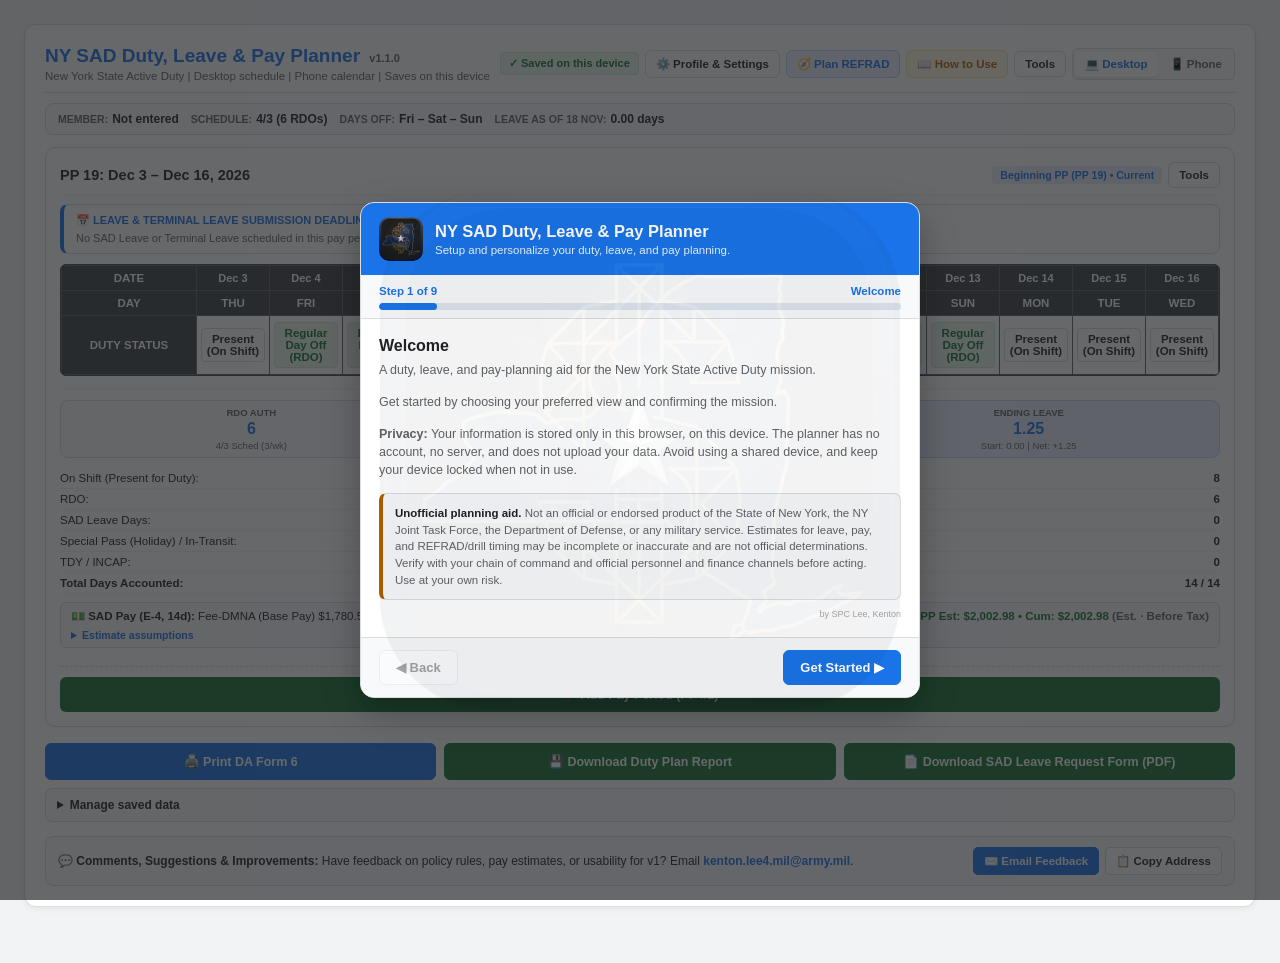
==== commit c7385e1e: "Initial release Co-authored-by: copilot-swe-agent[bot] <198982749+Copilot@users.noreply.github.com>" ====
--- a/distribution/index.html
+++ b/distribution/index.html
@@ -186,15 +186,11 @@
   position: fixed;
   inset: 0;
   background: url("./icons/icon-512.png") center / min(70vmin, 520px) no-repeat;
-  opacity: 0.09;
+  opacity: 0.05;
   pointer-events: none;
   z-index: 2147483000;
   -webkit-print-color-adjust: exact;
   print-color-adjust: exact;
-}
-
-@media (min-width: 900px) {
-  body::after { background-size: min(85vmin, 820px); }
 }
 
 @page {
@@ -267,7 +263,7 @@
   .sop-modal-backdrop, .wizard-backdrop, .settings-backdrop, .sp-conflict-backdrop, .refrad-planner-backdrop,
   .error-jump-banner, .status-sheet-card, .instructions-banner,
   .pp-header-range-btn, .header-tools-btn, .phone-tools, .pp-tools-btn, .mobile-pp-navigator, .data-management-options,
-  .mobile-cal-hint-bar, .feedback-footer-card, .update-banner, .unofficial-note {
+  .mobile-cal-hint-bar, .feedback-footer-card {
     display: none !important;
   }
 }
@@ -300,44 +296,6 @@
   margin-bottom: 10px;
   padding-bottom: 10px;
   border-bottom: 1px solid var(--border);
-}
-
-.update-banner {
-  position: fixed;
-  top: 10px;
-  left: 50%;
-  transform: translateX(-50%);
-  z-index: 1000;
-  display: flex;
-  align-items: center;
-  gap: 10px;
-  padding: 8px 12px;
-  font-size: 12.5px;
-  font-weight: 600;
-  color: #fff;
-  background: var(--primary);
-  border-radius: 8px;
-  box-shadow: 0 4px 14px rgba(0, 0, 0, 0.3);
-}
-
-.update-banner button {
-  padding: 4px 10px;
-  font-size: 12px;
-  font-weight: 700;
-  color: var(--primary);
-  background: #fff;
-  border: 0;
-  border-radius: 5px;
-  cursor: pointer;
-}
-
-.update-banner .update-banner-dismiss { color: #fff; background: transparent; padding: 4px 6px; }
-
-.unofficial-note {
-  margin: 10px 0 0;
-  font-size: 11px;
-  color: var(--text-sub);
-  text-align: center;
 }
 
 .app-version {
@@ -2863,7 +2821,7 @@
        ==================================================================================== -->
   <div class="header-top">
     <div>
-      <div class="calc-title">NY SAD Duty, Leave &amp; Pay Planner <span class="app-version">v1.2.0</span></div>
+      <div class="calc-title">NY SAD Duty, Leave &amp; Pay Planner <span class="app-version">v1.1.0</span></div>
       <div class="calc-sub">New York State Active Duty | Desktop schedule | Phone calendar | Saves on this device</div>
     </div>
 
@@ -3030,11 +2988,8 @@
   </div>
   <details class="data-management-options">
     <summary>Manage saved data</summary>
-    <p class="details-helper">Your schedule and profile are saved only in this browser on this device. Save a backup file before you clear your browser data or switch phones.</p>
+    <p class="details-helper">Your schedule and profile are saved only in this browser on this device.</p>
     <div class="data-management-actions">
-      <button type="button" class="btn btn-download" onclick="exportBackup()">💾 Save a backup file</button>
-      <button type="button" class="btn btn-download" onclick="document.getElementById('backupFileInput').click()">📂 Restore from a backup file</button>
-      <input type="file" id="backupFileInput" accept=".json,application/json" hidden onchange="importBackupFile(this)">
       <button type="button" class="btn btn-danger-outline" onclick="clearSavedLocalStorage()">🗑️ Clear saved data on this device</button>
     </div>
   </details>
@@ -3042,7 +2997,6 @@
   <!-- ====================================================================================
        [EDIT-FEEDBACK-HTML] BOTTOM COMMENTS, SUGGESTIONS & IMPROVEMENTS BAR
        ==================================================================================== -->
-  <p class="unofficial-note">Unofficial planning aid. Estimates are not official determinations; verify with your chain of command and official personnel and finance channels.</p>
   <div class="feedback-footer-card" id="feedbackFooterCard">
     <div class="feedback-footer-text">
       <strong>💬 Comments, Suggestions &amp; Improvements:</strong>
@@ -3626,83 +3580,6 @@
     return { restored: true, migratedFromV5 };
   } catch (e) {
     return { restored: false, migratedFromV5: false };
-  }
-}
-
-/* ====================================================================================
-   BACKUP: EXPORT / IMPORT SAVED DATA AS A JSON FILE
-   ==================================================================================== */
-const BACKUP_FORMAT = 'ny-sad-planner-backup';
-
-function buildBackupJson() {
-  saveStateToLocalStorageNow();
-  const state = JSON.parse(localStorage.getItem(STORAGE_KEY) || 'null');
-  const payProfile = JSON.parse(localStorage.getItem(`${STORAGE_KEY}_PAY_PROFILE`) || 'null');
-  return JSON.stringify({ format: BACKUP_FORMAT, version: 1, exportedAt: new Date().toISOString(), state, payProfile }, null, 2);
-}
-
-// Throws an Error with a user-readable message when the file is not a usable backup.
-function parseBackupJson(text) {
-  let backup;
-  try {
-    backup = JSON.parse(text);
-  } catch (error) {
-    throw new Error('This file is not a planner backup.');
-  }
-  if (!backup || backup.format !== BACKUP_FORMAT) throw new Error('This file is not a planner backup.');
-  const state = backup.state;
-  const validRows = state && Array.isArray(state.userSelections) && state.userSelections.length > 0 &&
-    state.userSelections.every(row => Array.isArray(row) && row.length === 14 && row.every(item => typeof item === 'string'));
-  if (!validRows) throw new Error('The backup has no usable schedule.');
-  if (backup.payProfile !== null && backup.payProfile !== undefined && typeof backup.payProfile !== 'object') {
-    throw new Error('The backup pay profile is not readable.');
-  }
-  return { state, payProfile: backup.payProfile || null };
-}
-
-async function exportBackup() {
-  const dateStamp = new Date().toISOString().slice(0, 10);
-  const fileName = `NY_SAD_Planner_Backup_${dateStamp}.json`;
-  const json = buildBackupJson();
-
-  if (typeof isMobileDevice === 'function' && isMobileDevice() && navigator.share && navigator.canShare && typeof File === 'function') {
-    try {
-      const file = new File([json], fileName, { type: 'application/json' });
-      if (navigator.canShare({ files: [file] })) {
-        await navigator.share({ files: [file], title: 'NY SAD Planner Backup' });
-        return;
-      }
-    } catch (error) {
-      if (error && error.name === 'AbortError') return;
-      console.warn('Native file sharing failed:', error);
-      alert('The Save to Files menu could not be opened. A browser download will be attempted instead.');
-    }
-  }
-
-  const url = URL.createObjectURL(new Blob([json], { type: 'application/json' }));
-  const link = document.createElement('a');
-  link.href = url;
-  link.download = fileName;
-  document.body.appendChild(link);
-  link.click();
-  document.body.removeChild(link);
-  URL.revokeObjectURL(url);
-}
-
-async function importBackupFile(input) {
-  const file = input && input.files && input.files[0];
-  if (!file) return;
-  try {
-    const { state, payProfile } = parseBackupJson(await file.text());
-    if (!confirm('Replace the schedule and profile on this device with the backup? This cannot be undone.')) return;
-    localStorage.setItem(STORAGE_KEY, JSON.stringify(state));
-    if (payProfile) localStorage.setItem(`${STORAGE_KEY}_PAY_PROFILE`, JSON.stringify(payProfile));
-    else localStorage.removeItem(`${STORAGE_KEY}_PAY_PROFILE`);
-    window.location.reload();
-  } catch (error) {
-    alert(error.message || 'The backup could not be read.');
-  } finally {
-    input.value = '';
   }
 }
 
@@ -8027,37 +7904,14 @@
   }
 }
 
-/* Register PWA Service Worker when served over HTTP/HTTPS and offer a refresh when a new version installs */
-function showUpdateBanner() {
-  if (document.getElementById('updateBanner')) return;
-  const banner = document.createElement('div');
-  banner.id = 'updateBanner';
-  banner.className = 'update-banner';
-  banner.setAttribute('role', 'status');
-  banner.innerHTML = '<span>A new version is ready.</span><button type="button">Refresh</button><button type="button" class="update-banner-dismiss" aria-label="Dismiss">✕</button>';
-  const [refreshBtn, dismissBtn] = banner.querySelectorAll('button');
-  refreshBtn.addEventListener('click', () => window.location.reload());
-  dismissBtn.addEventListener('click', () => banner.remove());
-  document.body.appendChild(banner);
-}
-
+/* Register PWA Service Worker when served over HTTP/HTTPS */
 if ('serviceWorker' in navigator && window.location.protocol.startsWith('http')) {
-  const hadController = Boolean(navigator.serviceWorker.controller);
-  navigator.serviceWorker.addEventListener('controllerchange', () => {
-    if (hadController) showUpdateBanner();
-  });
   window.addEventListener('load', () => {
-    navigator.serviceWorker.register('./sw.js').then((registration) => {
-      // Phones keep the app alive in the background, so look for updates whenever it comes back into view.
-      document.addEventListener('visibilitychange', () => {
-        if (document.visibilityState === 'visible') registration.update().catch(() => {});
-      });
-    }).catch((err) => {
+    navigator.serviceWorker.register('./sw.js').catch((err) => {
       console.warn('Service worker registration skipped:', err);
     });
   });
-}
-
+}
 </script>
 </body>
 </html>
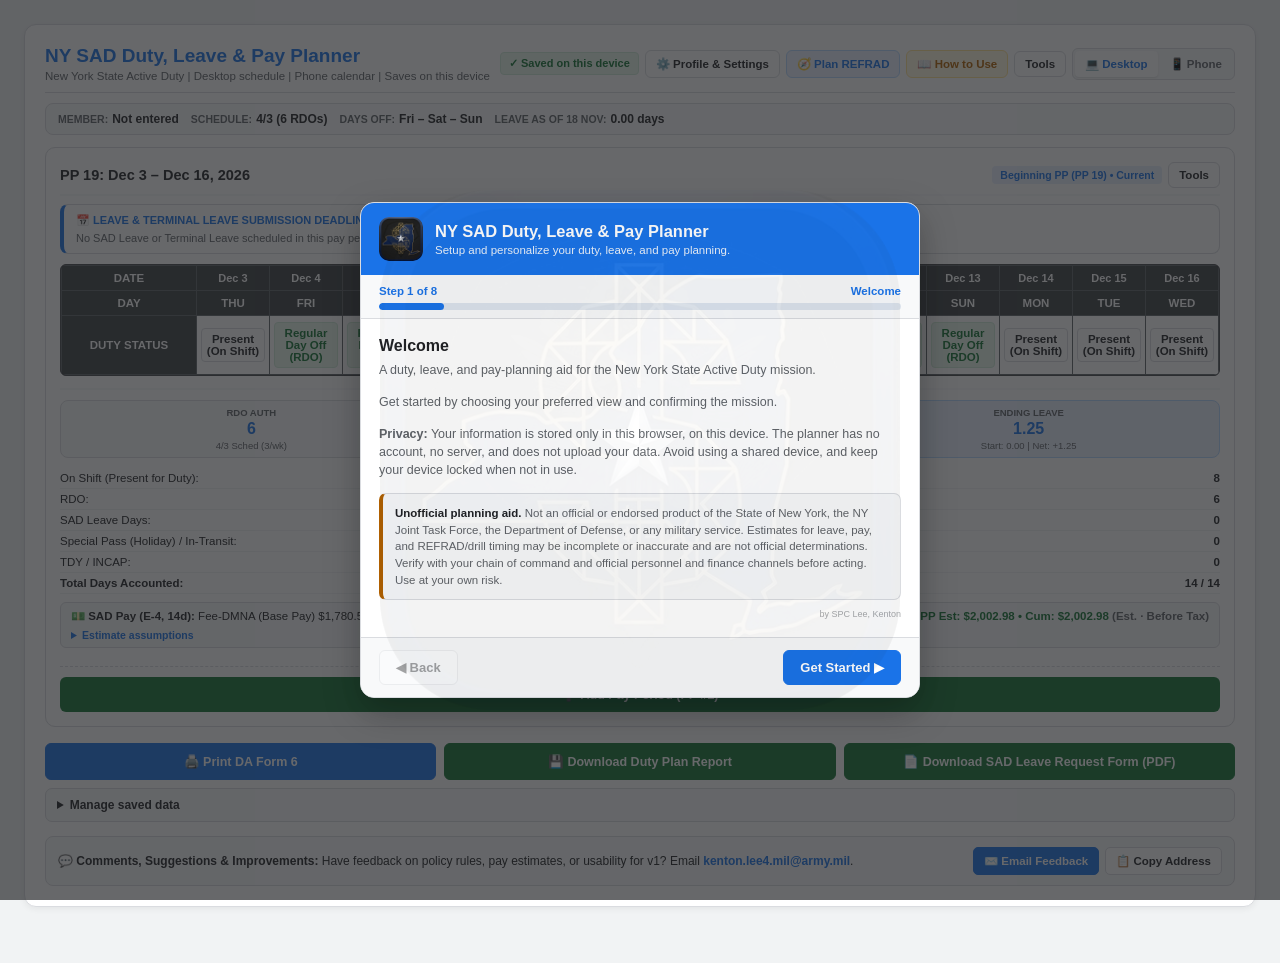
==== commit ea89c81a: "Initial release Co-authored-by: copilot-swe-agent[bot] <198982749+Copilot@users.noreply.github.com>" ====
--- a/distribution/index.html
+++ b/distribution/index.html
@@ -262,7 +262,7 @@
   .header-range-btn, .header-sop-btn, .header-settings-btn, .header-refrad-btn,
   .sop-modal-backdrop, .wizard-backdrop, .settings-backdrop, .sp-conflict-backdrop, .refrad-planner-backdrop,
   .error-jump-banner, .status-sheet-card, .instructions-banner,
-  .pp-header-range-btn, .header-tools-btn, .phone-tools, .pp-tools-btn, .mobile-pp-navigator, .data-management-options,
+  .pp-header-range-btn, .header-more-tools, .phone-tools, .pp-more-tools, .mobile-pp-navigator, .data-management-options,
   .mobile-cal-hint-bar, .feedback-footer-card {
     display: none !important;
   }
@@ -298,17 +298,6 @@
   border-bottom: 1px solid var(--border);
 }
 
-.app-version {
-  font-size: 11px;
-  font-weight: 600;
-  color: var(--text-sub);
-  margin-left: 4px;
-}
-
-.range-extra-actions { display: flex; flex-wrap: wrap; gap: 6px; margin-top: 8px; }
-.range-extra-actions .more-tools-button { width: auto; }
-.range-extra-actions .more-tools-button[hidden] { display: none; }
-
 .calc-title {
   font-size: 19px;
   font-weight: 700;
@@ -358,6 +347,11 @@
   border: 1px solid #b3d7ff;
   border-radius: 6px;
   cursor: pointer;
+}
+
+.header-more-tools,
+.pp-more-tools {
+  position: relative;
 }
 
 .phone-tools {
@@ -428,9 +422,9 @@
 .phone-tools-button[href],
 .more-tools-button[href] { display: block; text-decoration: none; }
 
-.header-tools-btn,
-.pp-tools-btn {
-  font-family: inherit;
+.header-more-tools > summary,
+.pp-more-tools > summary {
+  list-style: none;
   padding: 6px 10px;
   font-size: 11.5px;
   font-weight: 700;
@@ -441,10 +435,28 @@
   cursor: pointer;
 }
 
-.header-tools-btn:hover,
-.pp-tools-btn:hover {
+.header-more-tools > summary::-webkit-details-marker,
+.pp-more-tools > summary::-webkit-details-marker { display: none; }
+
+.header-more-tools[open] > summary,
+.pp-more-tools[open] > summary {
   border-color: var(--primary);
   color: var(--primary);
+}
+
+.more-tools-menu {
+  position: absolute;
+  z-index: 20;
+  right: 0;
+  top: calc(100% + 4px);
+  min-width: 190px;
+  display: grid;
+  gap: 5px;
+  padding: 7px;
+  background: var(--surface);
+  border: 1px solid var(--border);
+  border-radius: 7px;
+  box-shadow: 0 3px 12px rgba(0, 0, 0, 0.14);
 }
 
 .more-tools-button {
@@ -636,9 +648,8 @@
 }
 
 .phone-view-active .header-refrad-btn,
-.phone-view-active .header-tools-btn,
-.phone-view-active .pp-tools-btn,
-.phone-view-active .range-extra-actions,
+.phone-view-active .header-more-tools,
+.phone-view-active .pp-more-tools,
 .phone-view-active .btn-add-pp { display: none; }
 
 .phone-view-active .phone-tools { display: block; }
@@ -1661,19 +1672,7 @@
   box-shadow: 0 4px 12px rgba(26, 115, 232, 0.14);
 }
 
-.status-sheet-card.open {
-  display: block;
-  position: fixed;
-  left: 50%;
-  bottom: 12px;
-  transform: translateX(-50%);
-  width: min(680px, calc(100vw - 24px));
-  max-height: 46vh;
-  overflow-y: auto;
-  margin: 0;
-  z-index: 950;
-  box-shadow: 0 6px 24px rgba(0, 0, 0, 0.28);
-}
+.status-sheet-card.open { display: block; }
 
 .status-sheet-hdr {
   display: flex;
@@ -2226,45 +2225,26 @@
 
       <!-- Step 2: Choose task force -->
       <div class="wizard-step" id="wizardStep_3">
-        <h3 class="wizard-step-title">3. Mission Type</h3>
-        <p class="wizard-step-desc">Choose the type of duty you want to plan for.</p>
+        <h3 class="wizard-step-title">3. New York Mission</h3>
+        <p class="wizard-step-desc">Choose the mission type you want to plan for.</p>
         <div class="wizard-view-grid">
           <div class="wizard-view-card selected" id="wizMissionCard_nysad" onclick="selectWizardMission('nysad')">
             <div class="wizard-view-name">NY SAD</div>
             <div class="wizard-view-sub">New York State Active Duty</div>
           </div>
-          <div class="wizard-view-card" id="wizMissionCard_activeduty" onclick="selectWizardMission('activeduty')">
-            <div class="wizard-view-name">Active Duty</div>
-            <div class="wizard-view-sub">Federal active duty</div>
+          <div class="wizard-view-card" id="wizMissionCard_deployment" onclick="selectWizardMission('deployment')">
+            <div class="wizard-view-name">Deployment</div>
+            <div class="wizard-view-sub">Entitlements by country</div>
           </div>
         </div>
-        <div class="welcome-disclaimer" id="wizActiveDutyWip" role="status" hidden style="margin-top:12px;">
-          <p><strong>Work in progress.</strong> Active Duty planning is still in development and is not ready yet. When it is available, it will be accurate for the Army only; other branches require further research. Choose NY SAD to continue with the planner today.</p>
+        <div class="welcome-disclaimer" id="wizDeploymentWip" role="status" hidden style="margin-top:12px;">
+          <p><strong>Work in progress.</strong> The Deployment option is coming soon. You will enter your information and dates, see the countries you deployed to, and check which entitlements you qualify for. Choose NY SAD to continue with the planner today.</p>
         </div>
       </div>
 
-      <!-- Step 3b: Choose task force -->
-      <div class="wizard-step" id="wizardStep_10">
-        <h3 class="wizard-step-title">4. Task Force</h3>
-        <p class="wizard-step-desc">Choose the New York State Active Duty task force you want to plan for.</p>
-        <div class="wizard-view-grid">
-          <div class="wizard-view-card selected" id="wizTaskForceCard_sentinel" onclick="selectWizardTaskForce('sentinel')">
-            <div class="wizard-view-name">JTF Sentinel</div>
-            <div class="wizard-view-sub">Joint Task Force Sentinel</div>
-          </div>
-          <div class="wizard-view-card" id="wizTaskForceCard_empire" onclick="selectWizardTaskForce('empire')">
-            <div class="wizard-view-name">JTF Empire Shield</div>
-            <div class="wizard-view-sub">Joint Task Force Empire Shield</div>
-          </div>
-        </div>
-        <div class="welcome-disclaimer" id="wizEmpireShieldWip" role="status" hidden style="margin-top:12px;">
-          <p><strong>Work in progress.</strong> JTF Empire Shield planning is still in development and is not ready yet. Choose JTF Sentinel to continue with the planner today.</p>
-        </div>
-      </div>
-
       <!-- Step 3: Schedule & RDOs -->
       <div class="wizard-step" id="wizardStep_5">
-        <h3 class="wizard-step-title">5. Shift Schedule &amp; Regular RDOs</h3>
+        <h3 class="wizard-step-title">4. Shift Schedule &amp; Regular RDOs</h3>
         <p class="wizard-step-desc">Choose your shift cadence and regular RDO block. Holiday Special Passes on regular RDOs can auto-apply where eligible.</p>
         <div class="wizard-form-stack">
           <div class="field-group">
@@ -2283,7 +2263,7 @@
 
       <!-- Step 4: SAD Pay & Leave -->
       <div class="wizard-step" id="wizardStep_6">
-        <h3 class="wizard-step-title">6. SAD Pay Profile &amp; 18 NOV 2026 Leave Balance</h3>
+        <h3 class="wizard-step-title">5. SAD Pay Profile &amp; 18 NOV 2026 Leave Balance</h3>
         <p class="wizard-step-desc">Enter your assignment role, pay grade, years of service, ZIP code or MHA for the BAH rate area, BAH/BAS eligibility, and your leave balance as of 18 Nov 2026.</p>
         <div class="wizard-form-stack">
           <div class="field-group">
@@ -2426,7 +2406,7 @@
 
       <!-- Step 5: Beginning Pay Period -->
       <div class="wizard-step" id="wizardStep_7">
-        <h3 class="wizard-step-title">7. Beginning Pay Period</h3>
+        <h3 class="wizard-step-title">6. Beginning Pay Period</h3>
         <p class="wizard-step-desc">Choose the first pay period to include. You can add later pay periods as you plan ahead.</p>
         <div class="wizard-form-stack">
           <div class="field-group">
@@ -2441,7 +2421,7 @@
 
       <!-- Step 6: How-To Offer & Finish -->
       <div class="wizard-step" id="wizardStep_8">
-        <h3 class="wizard-step-title">8. Ready to Start Planning</h3>
+        <h3 class="wizard-step-title">7. Ready to Start Planning</h3>
         <p class="wizard-step-desc">Would you like to read the quick guide first or go straight to your schedule?</p>
         <div class="wizard-offer-box">
           <button type="button" class="wizard-offer-btn sop-cta" onclick="finishWizard(true)">📖 Read the quick guide</button>
@@ -2723,14 +2703,14 @@
           <ul class="sop-list">
             <li>Open <strong>⚙️ Profile &amp; Settings</strong>. Enter your <strong>18 Nov 2026 leave balance</strong>; this field is required. Enter <strong>0</strong> if you have no leave balance.</li>
             <li>Choose your beginning pay period and shift schedule. Add your pay profile and ZIP code if you want an estimated pay calculation.</li>
-            <li>Tap a date in Phone view or click a date in Desktop view to change its status. Open <strong>Tools</strong> (<strong>More Tools</strong> in Phone view) for leave, TDY/travel, transfer, REFRAD, and schedule actions.</li>
+            <li>Tap a date in Phone view or click a date in Desktop view to change its status. Open <strong>Tools</strong> for leave, TDY/travel, REFRAD, and schedule actions.</li>
           </ul>
         </div>
         <div class="sop-step-card">
           <div class="sop-step-title">Status key</div>
           <ul class="sop-list">
             <li><strong>SHFT:</strong> Present / On Shift. <strong>RDO:</strong> Regular Day Off. <strong>LV:</strong> State Active Duty (SAD) Leave.</li>
-            <li><strong>XFER:</strong> Transfer Day. It counts as paid On Shift time and accrues leave; choosing it opens the planner so you can record the destination assignment role.</li>
+            <li><strong>XFER:</strong> Transfer Day. It counts as paid On Shift time and accrues leave; record the destination assignment role in Tools.</li>
             <li><strong>TDY:</strong> Drill / TDY. <strong>TRV:</strong> In-Transit travel. <strong>SP:</strong> Special Pass. <strong>INCP:</strong> INCAP Pay.</li>
             <li><strong>RFRD, TERM, and OFF</strong> are managed by the REFRAD planner; use <strong>Plan REFRAD</strong> to change that plan.</li>
           </ul>
@@ -2749,8 +2729,8 @@
           <div class="sop-step-title">Plan a day or a date range</div>
           <ul class="sop-list">
             <li>For one day, select the date and choose <strong>SAD Leave</strong> in the status picker.</li>
-            <li>For several days, open <strong>Tools</strong> (in Phone view, <strong>More Tools</strong> → <strong>Plan a date range</strong>). Select SAD Leave or AT / Drill / TDY, then enter the start and end dates; both dates are included. The planner adds pay periods when needed.</li>
-            <li>For a transfer, select the date and choose <strong>Transfer Day</strong>, or open <strong>Tools</strong> and choose <strong>Transfer Day</strong> under what you are planning. Pick the transfer date and destination role, then apply. The date counts as paid On Shift time and accrues leave. Incentive Pay uses the highest assignment role held during a pay period, so a higher-role incentive remains for a transition pay period.</li>
+            <li>For several days, open <strong>Tools</strong> and choose <strong>Plan a date range</strong>. Select SAD Leave or AT / Drill / TDY, then enter the start and end dates; both dates are included. The planner adds pay periods when needed.</li>
+            <li>For a transfer, open <strong>Tools</strong> → <strong>Plan Transfer</strong>, choose the transfer date and destination role, then apply. The date counts as paid On Shift time and accrues leave. Incentive Pay uses the highest assignment role held during a pay period, so a higher-role incentive remains for a transition pay period.</li>
             <li>For a multi-day AT / Drill / TDY plan, answer whether your assigned facility is more than 120 miles from your home station. If it is, the first and last dates are In-Transit with AT / Drill / TDY in between; the range must be at least 3 days. In-Transit must connect On Shift with AT / Drill / TDY. If the distance is 120 miles or less, every date is AT / Drill / TDY. Choosing In-Transit for one date opens a confirmation; choosing No leaves that date unchanged.</li>
           </ul>
         </div>
@@ -2821,7 +2801,7 @@
        ==================================================================================== -->
   <div class="header-top">
     <div>
-      <div class="calc-title">NY SAD Duty, Leave &amp; Pay Planner <span class="app-version">v1.1.0</span></div>
+      <div class="calc-title">NY SAD Duty, Leave &amp; Pay Planner</div>
       <div class="calc-sub">New York State Active Duty | Desktop schedule | Phone calendar | Saves on this device</div>
     </div>
 
@@ -2831,15 +2811,25 @@
       <button type="button" class="header-settings-btn" onclick="openSettingsModal()">⚙️ Profile &amp; Settings</button>
       <button type="button" class="header-refrad-btn" onclick="openRefradPlanner()">🧭 Plan REFRAD</button>
       <button type="button" class="header-sop-btn" onclick="openSopModal()">📖 How to Use</button>
-      <button type="button" class="header-tools-btn" onclick="openToolsPlanner()">Tools</button>
+      <details class="header-more-tools" id="headerMoreTools">
+        <summary>Tools</summary>
+        <div class="more-tools-menu">
+          <button type="button" class="more-tools-button" onclick="openRangeBuilderFromMenu()">📅 Plan a date range</button>
+          <button type="button" class="more-tools-button" onclick="openTransferPlannerFromMenu()">Plan Transfer</button>
+          <button type="button" class="more-tools-button" onclick="confirmApplyDefaultPatternAll()">↺ Reset day-off pattern</button>
+          <button type="button" class="more-tools-button" id="clearRefradPlanButton" onclick="clearRefradOnly()" hidden>Clear REFRAD plan</button>
+        </div>
+      </details>
       <details class="phone-tools" id="phoneTools">
-        <summary>More Tools</summary>
+        <summary>Tools</summary>
         <div class="phone-tools-menu">
           <div class="phone-tools-group-title">Plan</div>
           <button type="button" class="phone-tools-button" onclick="openPhoneRangePlanner()">Plan a date range</button>
+          <button type="button" class="phone-tools-button" onclick="openPhoneRangePlanner('transfer')">Plan Transfer</button>
           <button type="button" class="phone-tools-button" onclick="closePhoneToolsMenu();openRefradPlanner()">Plan REFRAD</button>
           <div class="phone-tools-group-title">Schedule</div>
           <button type="button" class="phone-tools-button" onclick="addPayPeriodFromPhoneTools()">Add pay period</button>
+          <button type="button" class="phone-tools-button" onclick="confirmApplyDefaultPatternAll()">Reset day-off pattern</button>
           <button type="button" class="phone-tools-button" id="phoneRemoveLastPayPeriodButton" onclick="removeLastPayPeriodFromPhoneTools()" hidden>Remove last pay period</button>
           <button type="button" class="phone-tools-button" id="phoneClearRefradPlanButton" onclick="clearRefradFromPhoneTools()" hidden>Clear REFRAD plan</button>
         </div>
@@ -2881,7 +2871,7 @@
   <!-- Date-range planner -->
   <div class="range-builder-card" id="rangeBuilderCard">
     <div class="range-builder-hdr">
-      <div class="range-builder-title">🛠 Tools: Plan a date range</div>
+      <div class="range-builder-title">📅 Plan Dates</div>
       <button type="button" class="status-sheet-close" onclick="closeRangeBuilderModal()">✕ Close</button>
     </div>
     <div class="range-builder-grid">
@@ -2938,10 +2928,6 @@
     <div class="range-btn-row">
       <button type="button" class="range-apply-btn" onclick="applyPlannedDateRange()">✓ Apply to schedule</button>
       <button type="button" class="range-cancel-btn" onclick="closeRangeBuilderModal()">Cancel</button>
-    </div>
-    <div class="range-extra-actions">
-      <button type="button" class="more-tools-button" id="rangeRemoveLastPayPeriodButton" onclick="closeRangeBuilderModal();removeLastPayPeriod()" hidden>🗑️ Remove last pay period</button>
-      <button type="button" class="more-tools-button" id="clearRefradPlanButton" onclick="closeRangeBuilderModal();clearRefradOnly()" hidden>Clear REFRAD plan</button>
     </div>
   </div>
 
@@ -3092,7 +3078,7 @@
    ==================================================================================== */
 const BASE_STATUS_OPTIONS = [
   { id: 'shift',      name: 'Present (On Shift)',            shortName: 'SHFT', leaveQual: true,  rdoQual: true,  paidSad: true,  color: 'var(--surface)', textCol: 'var(--text-main)', border: 'var(--border)' },
-  { id: 'transfer',   name: 'Transfer Day',                  shortName: 'XFER', leaveQual: true,  rdoQual: true,  paidSad: true,  color: '#f3e5f5', textCol: '#7b1fa2', border: '#e1bee7' },
+  { id: 'transfer',   name: 'Transfer Day',                  shortName: 'XFER', leaveQual: true,  rdoQual: true,  paidSad: true,  color: '#f3e5f5', textCol: '#7b1fa2', border: '#e1bee7', isToolOnly: true },
   { id: 'rdo',        name: 'Regular Day Off (RDO)',      shortName: 'RDO',  leaveQual: false, rdoQual: false, paidSad: true,  color: 'var(--status-rdo-bg)', textCol: 'var(--status-rdo-text)', border: 'var(--status-rdo-border)' },
   { id: 'lv',         name: 'SAD Leave',           shortName: 'LV',   leaveQual: true,  rdoQual: true,  paidSad: true,  color: 'var(--status-leave-bg)', textCol: 'var(--status-leave-text)', border: 'var(--status-leave-border)' },
   { id: 'refrad_rpt', name: 'REFRAD Report Date',  shortName: 'RFRD', leaveQual: true,  rdoQual: true,  paidSad: true,  color: 'var(--status-refrad-bg)', textCol: 'var(--status-refrad-text)', border: 'var(--status-refrad-border)', isToolOnly: true },
@@ -3800,8 +3786,26 @@
   applyRdoPresetAll(document.getElementById('schedSelect').value === 'alt' ? 'fri_sun' : 'sat_sun');
 }
 
-function openToolsPlanner() {
-  openRangeBuilderModal(0);
+function confirmApplyDefaultPatternAll() {
+  if (!confirm('Reset the regular day-off pattern in every open pay period? Other date selections may be replaced.')) return;
+  applyDefaultPatternAll();
+  const menu = document.getElementById('headerMoreTools');
+  if (menu) menu.open = false;
+  closePhoneToolsMenu();
+}
+
+function openRangeBuilderFromMenu() {
+  const menu = document.getElementById('headerMoreTools');
+  if (menu) menu.open = false;
+  closePhoneToolsMenu();
+  openRangeBuilderModal(currentViewMode === 'mobile' ? mobileVisiblePayPeriodSlot : 0);
+}
+
+function openTransferPlannerFromMenu() {
+  const menu = document.getElementById('headerMoreTools');
+  if (menu) menu.open = false;
+  closePhoneToolsMenu();
+  openRangeBuilderModal(currentViewMode === 'mobile' ? mobileVisiblePayPeriodSlot : 0, 'transfer');
 }
 
 /* ====================================================================================
@@ -3811,15 +3815,14 @@
   'Welcome',
   'Choose View',
   'Install as App',
-  'Mission Type',
-  'Task Force',
+  'New York Mission',
   'Schedule & RDOs',
   'SAD Pay & Leave',
   'Pay Period',
   'How-To Offer'
 ];
-// Panel ids in the order users see them; panel 9 is the install step and panel 10 is the task force step.
-const WIZARD_STEP_ORDER = [1, 2, 9, 3, 10, 5, 6, 7, 8];
+// Panel ids in the order users see them; panel 9 is the install step.
+const WIZARD_STEP_ORDER = [1, 2, 9, 3, 5, 6, 7, 8];
 let wizardCurrentStep = 1;
 let wizardSelectedView = currentViewMode;
 let wizardSelectedTheme = colorThemePreference;
@@ -3910,7 +3913,6 @@
   wizardIsRerun = Boolean(isRerun);
   wizardCurrentStep = 1;
   selectWizardMission('nysad');
-  selectWizardTaskForce('sentinel');
   wizardSelectedView = currentViewMode;
   wizardSelectedTheme = colorThemePreference;
   const schedType = document.getElementById('schedSelect').value || 'alt';
@@ -3983,26 +3985,13 @@
 let wizardSelectedMission = 'nysad';
 
 function selectWizardMission(mission) {
-  wizardSelectedMission = mission === 'activeduty' ? 'activeduty' : 'nysad';
+  wizardSelectedMission = mission === 'deployment' ? 'deployment' : 'nysad';
   const nyCard = document.getElementById('wizMissionCard_nysad');
-  const adCard = document.getElementById('wizMissionCard_activeduty');
-  const wip = document.getElementById('wizActiveDutyWip');
+  const depCard = document.getElementById('wizMissionCard_deployment');
+  const wip = document.getElementById('wizDeploymentWip');
   if (nyCard) nyCard.classList.toggle('selected', wizardSelectedMission === 'nysad');
-  if (adCard) adCard.classList.toggle('selected', wizardSelectedMission === 'activeduty');
-  if (wip) wip.hidden = wizardSelectedMission !== 'activeduty';
-  renderWizardStep();
-}
-
-let wizardSelectedTaskForce = 'sentinel';
-
-function selectWizardTaskForce(taskForce) {
-  wizardSelectedTaskForce = taskForce === 'empire' ? 'empire' : 'sentinel';
-  const sentinelCard = document.getElementById('wizTaskForceCard_sentinel');
-  const empireCard = document.getElementById('wizTaskForceCard_empire');
-  const wip = document.getElementById('wizEmpireShieldWip');
-  if (sentinelCard) sentinelCard.classList.toggle('selected', wizardSelectedTaskForce === 'sentinel');
-  if (empireCard) empireCard.classList.toggle('selected', wizardSelectedTaskForce === 'empire');
-  if (wip) wip.hidden = wizardSelectedTaskForce !== 'empire';
+  if (depCard) depCard.classList.toggle('selected', wizardSelectedMission === 'deployment');
+  if (wip) wip.hidden = wizardSelectedMission !== 'deployment';
   renderWizardStep();
 }
 
@@ -4200,9 +4189,9 @@
   return true;
 }
 
-function openPhoneRangePlanner() {
+function openPhoneRangePlanner(statusId) {
   closePhoneToolsMenu();
-  openRangeBuilderModal(mobileVisiblePayPeriodSlot);
+  openRangeBuilderModal(mobileVisiblePayPeriodSlot, statusId);
 }
 
 function addPayPeriodFromPhoneTools() {
@@ -4221,7 +4210,7 @@
 }
 
 function renderWizardStep() {
-  for (let i = 1; i <= 10; i++) {
+  for (let i = 1; i <= 9; i++) {
     const panel = document.getElementById(`wizardStep_${i}`);
     if (panel) panel.classList.toggle('active', i === wizardCurrentStep);
   }
@@ -4245,8 +4234,7 @@
       ? 'none'
       : 'inline-block';
     nextBtn.textContent = wizardCurrentStep === 1 ? 'Get Started ▶' : 'Next ▶';
-    nextBtn.disabled = (wizardCurrentStep === 3 && wizardSelectedMission !== 'nysad') ||
-      (wizardCurrentStep === 10 && wizardSelectedTaskForce !== 'sentinel');
+    nextBtn.disabled = wizardCurrentStep === 3 && wizardSelectedMission === 'deployment';
   }
 }
 
@@ -4482,7 +4470,7 @@
   saveStateToLocalStorage();
 }
 
-function openRangeBuilderModal(slotOverride, statusOverride, dateOverrideIso) {
+function openRangeBuilderModal(slotOverride, statusOverride) {
   closeInlineStatusPicker();
   const card = document.getElementById('rangeBuilderCard');
   if (!card) return;
@@ -4490,7 +4478,7 @@
   const startPpIdx = parseInt(document.getElementById('ppSelect').value, 10);
   const targetSlot = typeof slotOverride === 'number' ? slotOverride : 0;
   const pp = payPeriods[startPpIdx + targetSlot] || payPeriods[startPpIdx];
-  const defaultIso = dateOverrideIso || toIsoDate(pp.start);
+  const defaultIso = toIsoDate(pp.start);
 
   const startInput = document.getElementById('rangeStartDate');
   const endInput = document.getElementById('rangeEndDate');
@@ -4502,9 +4490,6 @@
   }
   if (startInput) startInput.value = defaultIso;
   if (endInput) endInput.value = defaultIso;
-
-  const removeLastButton = document.getElementById('rangeRemoveLastPayPeriodButton');
-  if (removeLastButton) removeLastButton.hidden = activePayPeriodCount <= 1;
 
   onRangeStatusChange();
   card.classList.add('open');
@@ -4610,7 +4595,6 @@
   if (mode === 'transfer') captureLastDayStatusUndo();
   else clearLastDayStatusUndo();
 
-  const prevActiveCount = activePayPeriodCount;
   if (requiredSlots > activePayPeriodCount) {
     const prevCount = activePayPeriodCount;
     activePayPeriodCount = requiredSlots;
@@ -4621,36 +4605,8 @@
     }
   }
 
-  // In-Transit days must connect On Shift with TDY, so offer to set the days on either side to On Shift.
-  const adjustDays = [];
-  if (useTdyInTransit) {
-    const neighbors = [[addDays(startDate, -1), 'before the first In-Transit day'], [addDays(endDate, 1), 'after the last In-Transit day']];
-    const fixable = ['rdo', 'lv', 'trv', 'incap'];
-    for (const [date, where] of neighbors) {
-      const offset = Math.floor((date.getTime() - firstPpStart.getTime()) / 86400000);
-      if (offset < 0) continue;
-      const slot = Math.floor(offset / 14);
-      ensureSlotCapacity(slot + 1);
-      const day = offset % 14;
-      const status = userSelections[slot][day];
-      if (fixable.includes(status)) adjustDays.push({ slot, day, date, where, name: getStatusMeta(status).name });
-    }
-  }
-  if (adjustDays.length) {
-    const lines = adjustDays.map(a => `• ${formatFullDate(a.date)} (${a.where}) is currently ${a.name}`).join('\n');
-    const ok = confirm(`An In-Transit day would connect to a day that is not On Shift:\n\n${lines}\n\nIn-Transit days must sit between On Shift and TDY. Change the schedule around it so it reads On Shift, In-Transit, TDY, In-Transit, On Shift?\n\nOK = change those dates to On Shift and apply the TDY.\nCancel = make no changes.`);
-    if (!ok) {
-      activePayPeriodCount = prevActiveCount;
-      return;
-    }
-    adjustDays.forEach(a => {
-      removeTransferEventForDate(toIsoDate(a.date));
-      userSelections[a.slot][a.day] = 'shift';
-    });
-  }
-
   let firstModifiedSlot = -1;
-  let removedTransferEvent = adjustDays.length > 0;
+  let removedTransferEvent = false;
   for (let i = 0; i < totalDays; i++) {
     const curDate = addDays(startDate, i);
     const offsetFromFirst = Math.floor((curDate.getTime() - firstPpStart.getTime()) / 86400000);
@@ -4802,13 +4758,6 @@
 }
 
 function pickStatusFromInlinePicker(s, d, statusId) {
-  if (statusId === 'transfer') {
-    closeInlineStatusPicker();
-    if (userSelections[s]?.[d] === 'transfer') return;
-    const pp = payPeriods[parseInt(document.getElementById('ppSelect').value, 10) + s];
-    openRangeBuilderModal(s, 'transfer', toIsoDate(addDays(pp.start, d)));
-    return;
-  }
   if (statusId === 'trv' && userSelections[s]?.[d] !== 'trv') {
     renderInTransitConfirmation(s, d);
     return;
@@ -5345,9 +5294,7 @@
 
   captureLastDayStatusUndo();
 
-  const leavingTransfer = userSelections[s][d] === 'transfer' && removeTransferEventForDate(toIsoDate(dayDate));
   userSelections[s][d] = targetStatus;
-  if (leavingTransfer) onPaySettingsChange();
   calculateAllPayPeriods();
   saveStateToLocalStorage();
 }
@@ -5457,7 +5404,13 @@
         <div class="pp-section-title">PP ${String(pp.ppNum).padStart(2, '0')}: ${formatShortDate(pp.start)} – ${formatFullDate(pp.end)}</div>
         <div class="pp-header-right">
           <span class="pp-section-badge">${badgeText}</span>
-          <button type="button" class="pp-tools-btn" onclick="openRangeBuilderModal(${s})">Tools</button>
+          <details class="pp-more-tools">
+            <summary>Tools</summary>
+            <div class="more-tools-menu">
+              <button type="button" class="more-tools-button" onclick="openRangeBuilderModal(${s})">📅 Plan dates for this period</button>
+              ${s === activePayPeriodCount - 1 && activePayPeriodCount > 1 ? `<button type="button" class="more-tools-button" onclick="removeLastPayPeriod()">🗑️ Remove last pay period</button>` : ''}
+            </div>
+          </details>
         </div>
       </div>
 
@@ -5659,6 +5612,8 @@
     return;
   }
   if (!confirm('Clear the REFRAD plan? This removes the Terminal Leave and off-mission dates it added, then restores your saved schedule.')) return;
+  const desktopTools = document.getElementById('headerMoreTools');
+  if (desktopTools) desktopTools.open = false;
   closePhoneToolsMenu();
   clearLastDayStatusUndo();
   const savedSchedule = cloneRefradScheduleSnapshot(refradScheduleSnapshot);
@@ -7568,7 +7523,6 @@
   };
 
   let sectionsHtml = '';
-  const summaryRows = [];
 
   for (let s = 0; s < activePayPeriodCount; s++) {
     const pp = payPeriods[startPpIdx + s];
@@ -7643,10 +7597,10 @@
 
     const alertsHtml = buildReportAlertsHtml(document.getElementById(`alerts_${s}`));
     const deadlineListHtml = escapeReportHtml(document.getElementById(`deadlineList_${s}`)?.textContent ?? '');
-
-    summaryRows.push({ label: `PP ${String(pp.ppNum).padStart(2, '0')}`, cShift, cRdo, cLeave, cSpTrv, cNonSad, cTotal, rdoQual });
+    const pageBreakStyle = ((s + 1) % 5 === 0 && s < activePayPeriodCount - 1) ? 'page-break-after:always;' : '';
+
     sectionsHtml += `
-      <div style="margin-bottom:5px;page-break-inside:avoid;border:1px solid #dadce0;border-radius:5px;padding:5px 7px;background:#fff;">
+      <div style="margin-bottom:5px;page-break-inside:avoid;border:1px solid #dadce0;border-radius:5px;padding:5px 7px;background:#fff;${pageBreakStyle}">
         <div style="display:flex;justify-content:space-between;align-items:center;font-size:10.5px;font-weight:700;color:#1a73e8;margin-bottom:3px;border-bottom:1px solid #f1f3f4;padding-bottom:2px;">
           <span>PP ${String(pp.ppNum).padStart(2, '0')}: ${formatShortDate(pp.start)} – ${formatFullDate(pp.end)} ${s === 0 ? '[Beginning PP]' : `[+${s} PP]`}</span>
           <span style="font-size:9px;color:#5f6368;font-weight:600;">Regular days off: ${rdoUsed}/${rdoAuth} (${rdoDiff}) | Ending leave: ${lvTotal} (${lvTotalSub})</span>
@@ -7655,23 +7609,19 @@
           <strong>📅 Leave submission deadlines (30 days; 60 days for OCONUS):</strong> ${deadlineListHtml}
         </div>
         ${da6TablePrint}
+        <div style="display:flex;justify-content:space-between;flex-wrap:wrap;gap:4px;font-size:9px;background:#f8f9fa;padding:3px 6px;border-radius:3px;border:1px solid #e8eaed;">
+          <span><strong>On Shift:</strong> ${cShift}</span>
+          <span><strong>Regular days off:</strong> ${cRdo}</span>
+          <span><strong>SAD Leave:</strong> ${cLeave}</span>
+          <span><strong>SP / In-Transit:</strong> ${cSpTrv}</span>
+          <span><strong>TDY / INCAP pay:</strong> ${cNonSad}</span>
+          <span><strong>Days accounted:</strong> ${cTotal}</span>
+          <span style="color:#1a73e8;"><strong>Qualifying days:</strong> ${rdoQual}</span>
+        </div>
         ${alertsHtml ? `<div style="margin-top:3px;">${alertsHtml}</div>` : ''}
       </div>
     `;
   }
-
-  const sumCols = ['cShift', 'cRdo', 'cLeave', 'cSpTrv', 'cNonSad'];
-  const totals = sumCols.map(k => summaryRows.reduce((n, r) => n + (parseInt(r[k], 10) || 0), 0));
-  const cell = 'padding:1px 5px;border:1px solid #e8eaed;text-align:center;';
-  const summaryHtml = `
-    <div style="margin:4px 0;page-break-inside:avoid;font-size:9px;">
-      <div style="font-weight:700;color:#1a73e8;margin-bottom:2px;">Summary, all pay periods</div>
-      <table style="border-collapse:collapse;width:100%;background:#f8f9fa;">
-        <tr style="font-weight:700;"><td style="${cell}">Pay period</td><td style="${cell}">On Shift</td><td style="${cell}">Regular days off</td><td style="${cell}">SAD Leave</td><td style="${cell}">SP / In-Transit</td><td style="${cell}">TDY / INCAP pay</td><td style="${cell}">Days accounted</td><td style="${cell}">Qualifying days</td></tr>
-        ${summaryRows.map(r => `<tr><td style="${cell}">${r.label}</td><td style="${cell}">${r.cShift}</td><td style="${cell}">${r.cRdo}</td><td style="${cell}">${r.cLeave}</td><td style="${cell}">${r.cSpTrv}</td><td style="${cell}">${r.cNonSad}</td><td style="${cell}">${r.cTotal}</td><td style="${cell}">${r.rdoQual}</td></tr>`).join('')}
-        <tr style="font-weight:700;"><td style="${cell}">Total</td>${totals.map(t => `<td style="${cell}">${t}</td>`).join('')}<td style="${cell}"></td><td style="${cell}"></td></tr>
-      </table>
-    </div>`;
 
   const reportHtml = `<!DOCTYPE html>
 <html>
@@ -7698,7 +7648,7 @@
   .no-print-bar { background: #e8f0fe; border: 1px solid #b3d7ff; padding: 6px 10px; border-radius: 5px; margin-bottom: 6px; display: flex; justify-content: space-between; align-items: center; font-size: 11px; color: #174ea6; }
   .print-btn { background: #1a73e8; color: #fff; border: none; padding: 4px 10px; border-radius: 4px; font-weight: 600; cursor: pointer; }
   body::after { content: ""; position: fixed; inset: 0; background: url("${new URL('./icons/icon-512.png', window.location.href).href}") center / min(70vmin, 520px) no-repeat; opacity: 0.05; pointer-events: none; -webkit-print-color-adjust: exact; print-color-adjust: exact; }
-  @page { size: 11in 8.5in; margin: 4mm; }
+  @page { size: landscape; margin: 4mm; }
   @media print {
     html, body { zoom: 0.72; padding: 0 !important; margin: 0 !important; width: 100%; }
     .report-wrap { width: 100% !important; max-width: 100% !important; }
@@ -7709,7 +7659,7 @@
 <body>
 <div class="report-wrap">
   <div class="no-print-bar">
-    <span><strong>📄 Formatted for US Letter landscape (about 8 pay periods per page).</strong> Choose <strong>Save as PDF</strong> in your print options.</span>
+    <span><strong>📄 Formatted for landscape (up to 5 pay periods per page).</strong> Choose <strong>Save as PDF</strong> in your print options.</span>
     <button class="print-btn" onclick="window.print()">🖨️ Print / Save PDF</button>
   </div>
   <div class="top-bar">
@@ -7726,7 +7676,6 @@
     <div><strong>Shift schedule:</strong> ${escapeReportHtml(schedLabel)}<br><strong>Leave balance as of 18 Nov 2026:</strong> ${escapeReportHtml(startingLeave)} days</div>
   </div>
   <div>${sectionsHtml}</div>
-  ${summaryHtml}
   <div class="sig-grid">
     <div><div class="sig-line"></div><strong>Service Member Signature &amp; Date</strong></div>
     <div><div class="sig-line"></div><strong>Next in Chain of Command</strong></div>
@@ -7739,62 +7688,26 @@
   return reportHtml.replace(/var\((--[\w-]+)\)/g, token => resolveThemeColor(token));
 }
 
-function isMobileDevice() {
-  const userAgent = navigator.userAgent || '';
-  const isIPad = /Macintosh/i.test(userAgent) && navigator.maxTouchPoints > 1;
-  return /Android|iPhone|iPad|iPod/i.test(userAgent) || isIPad;
-}
-
-function getReportFileName() {
-  const smNameClean = document.getElementById('smNameInput').value.trim().replace(/\s+/g, '_') || 'SM';
-  return `NY_SAD_Duty_Plan_${smNameClean}.html`;
-}
-
-// Same Save to Files / share-sheet flow as downloadLeaveForm(). Returns true if handled.
-async function shareReportOnMobile() {
-  if (!isMobileDevice() || !navigator.share || !navigator.canShare || typeof File !== 'function') return false;
-  try {
-    const file = new File([buildStandaloneReportHtml(false)], getReportFileName(), { type: 'text/html' });
-    if (!navigator.canShare({ files: [file] })) return false;
-    await navigator.share({ files: [file], title: 'NY SAD Duty Plan Report' });
-    return true;
-  } catch (error) {
-    if (error && error.name === 'AbortError') return true;
-    console.warn('Native file sharing failed:', error);
-    alert('The Save to Files menu could not be opened. A browser download will be attempted instead.');
-    return false;
-  }
-}
-
-async function exportToPdfForCoC() {
+function exportToPdfForCoC() {
   if (!validateBeforeExport('pdf')) return;
-  if (await shareReportOnMobile()) return;
-  if (isMobileDevice()) {
-    downloadReportFile();
-    return;
-  }
   const printWin = window.open('', '_blank');
   if (printWin && printWin.document) {
     printWin.document.open();
     printWin.document.write(buildStandaloneReportHtml(true));
     printWin.document.close();
   } else {
-    downloadReportFile();
-  }
-}
-
-async function downloadStandaloneReport() {
+    downloadStandaloneReport();
+  }
+}
+
+function downloadStandaloneReport() {
   if (!validateBeforeExport('download')) return;
-  if (await shareReportOnMobile()) return;
-  downloadReportFile();
-}
-
-function downloadReportFile() {
-  const blob = new Blob([buildStandaloneReportHtml(!isMobileDevice())], { type: 'text/html;charset=utf-8' });
+  const smNameClean = document.getElementById('smNameInput').value.trim().replace(/\s+/g, '_') || 'SM';
+  const blob = new Blob([buildStandaloneReportHtml(true)], { type: 'text/html;charset=utf-8' });
   const url = URL.createObjectURL(blob);
   const a = document.createElement('a');
   a.href = url;
-  a.download = getReportFileName();
+  a.download = `NY_SAD_Duty_Plan_${smNameClean}.html`;
   document.body.appendChild(a);
   a.click();
   document.body.removeChild(a);
